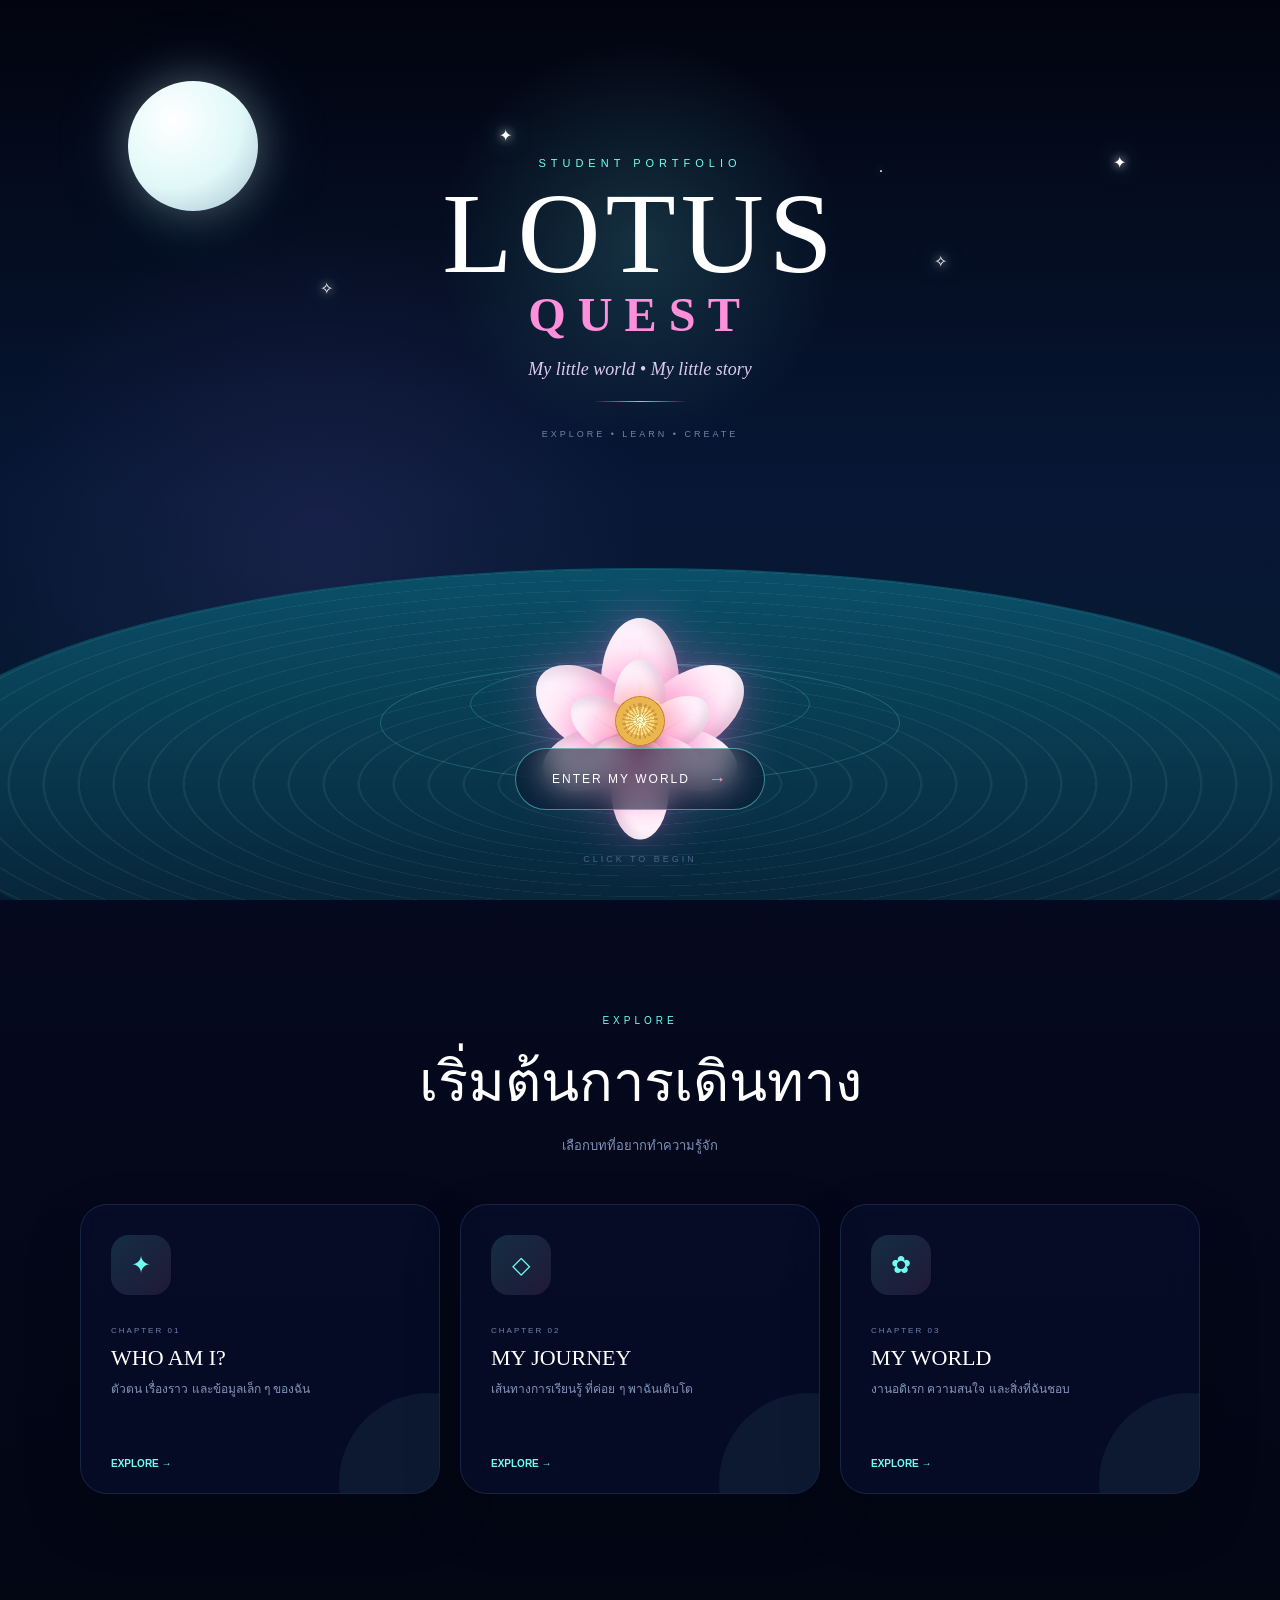
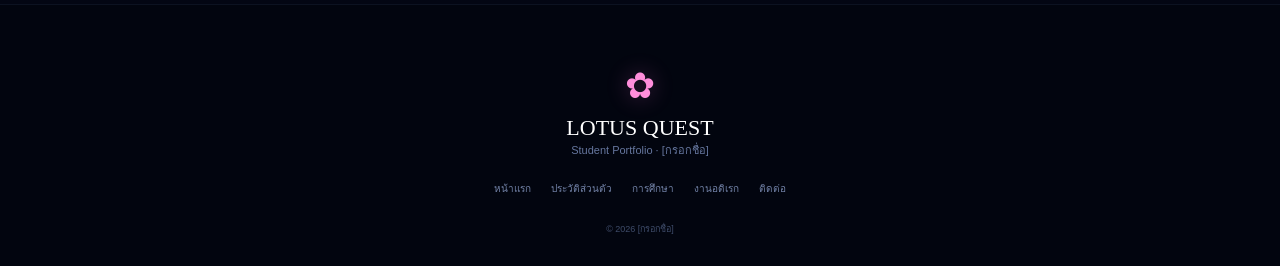
==== index.html @ 6afc5d07 "Update index.html" ====
<!DOCTYPE html>
<html lang="th">

<head>

<meta charset="UTF-8">
<meta name="viewport" content="width=device-width,initial-scale=1.0">

<title>LOTUS QUEST | Student Portfolio</title>

<style>

/* =========================================================
   LOTUS QUEST
   CSS เดิมของคุณทั้งหมด
========================================================= */

:root{
    --bg:#03051c;
    --bg2:#07112f;
    --panel:#09173d;

    --cyan:#6ffff1;
    --aqua:#25dfff;
    --pink:#ff8edb;
    --purple:#a978ff;
    --gold:#ffd98a;

    --white:#fff;
    --muted:#8fa1ca;
    --line:rgba(130,180,255,.15);
}

*{
    margin:0;
    padding:0;
    box-sizing:border-box;
}

html{
    scroll-behavior:smooth;
}

body{
    font-family:"Kanit",sans-serif;
    color:var(--white);

    background:
        radial-gradient(
            circle at 50% -10%,
            #1b2865 0,
            #0b1132 30%,
            #05081d 65%,
            #02030d 100%
        );

    overflow-x:hidden;
}

body::before{
    content:"";

    position:fixed;
    inset:0;
    z-index:0;
    pointer-events:none;

    background:
        linear-gradient(
            rgba(255,255,255,.015) 1px,
            transparent 1px
        ),
        linear-gradient(
            90deg,
            rgba(255,255,255,.015) 1px,
            transparent 1px
        );

    background-size:60px 60px;

    mask-image:
        linear-gradient(
            to bottom,
            rgba(0,0,0,.45),
            transparent 70%
        );
}

a{
    color:inherit;
    text-decoration:none;
}

button{
    font:inherit;
}


/* ================= MOUSE ================= */

#mouseGlow{
    position:fixed;

    width:320px;
    height:320px;

    transform:translate(-50%,-50%);

    border-radius:50%;

    pointer-events:none;

    z-index:9998;

    background:
        radial-gradient(
            circle,
            rgba(109,255,241,.16),
            rgba(169,120,255,.09) 35%,
            rgba(255,105,205,.04) 50%,
            transparent 72%
        );

    filter:blur(6px);

    mix-blend-mode:screen;
}


#mouseDot{
    position:fixed;

    width:8px;
    height:8px;

    transform:translate(-50%,-50%);

    border-radius:50%;

    background:white;

    pointer-events:none;

    z-index:9999;

    box-shadow:
        0 0 10px white,
        0 0 20px var(--cyan),
        0 0 30px var(--pink);
}


.mouse-star{
    position:fixed;

    z-index:9997;

    pointer-events:none;

    color:white;

    font-size:11px;

    text-shadow:
        0 0 8px var(--cyan),
        0 0 18px var(--pink);

    animation:
        trail .7s ease-out forwards;
}

@keyframes trail{

    from{
        opacity:1;
        transform:scale(.3);
    }

    to{
        opacity:0;

        transform:
            translate(var(--x),var(--y))
            scale(1.5)
            rotate(150deg);
    }
}


.click-ripple{

    position:fixed;

    width:10px;
    height:10px;

    transform:translate(-50%,-50%);

    border:
        2px solid var(--cyan);

    border-radius:50%;

    pointer-events:none;

    z-index:9996;

    box-shadow:
        0 0 14px var(--cyan),
        0 0 25px var(--pink);

    animation:
        click .85s ease-out forwards;
}

@keyframes click{

    to{
        width:180px;
        height:180px;
        opacity:0;
    }
}


/* ================= NAV ================= */

.site-header{
    position:fixed;

    top:14px;
    left:0;
    right:0;

    z-index:5000;

    padding:0 14px;
}

.navbar{

    width:min(1200px,94%);

    min-height:64px;

    margin:auto;

    padding:9px 15px;

    display:flex;

    align-items:center;

    justify-content:space-between;

    gap:15px;

    background:
        rgba(4,10,31,.68);

    border:
        1px solid var(--line);

    border-radius:25px;

    backdrop-filter:blur(20px);

    box-shadow:
        0 15px 45px rgba(0,0,0,.25);
}

.logo{
    display:flex;
    align-items:center;
    gap:9px;
    white-space:nowrap;
}

.logo-symbol{

    width:42px;
    height:42px;

    display:grid;
    place-items:center;

    border-radius:50%;

    color:#07182a;

    background:
        linear-gradient(
            135deg,
            var(--cyan),
            #72dcff 48%,
            var(--pink)
        );

    box-shadow:
        0 0 25px
        rgba(104,231,255,.25);

    transition:.35s;
}

.logo:hover .logo-symbol{
    transform:
        rotate(10deg)
        scale(1.08);
}

.logo-name{
    font:
        500 18px
        "Playfair Display",serif;
}

.logo-name b{
    display:block;

    color:var(--pink);

    font:
        600 8px
        "Kanit",sans-serif;

    letter-spacing:3px;
}

.nav-links{

    display:flex;

    gap:20px;

    align-items:center;
    justify-content:center;

    flex-wrap:wrap;
}

.nav-links a{

    position:relative;

    color:#afbddf;

    font-size:12px;

    transition:.3s;
}

.nav-links a:hover,
.nav-links a.active{

    color:white;

    text-shadow:
        0 0 12px
        rgba(115,255,242,.7);
}

.nav-links a::after{

    content:"";

    position:absolute;

    left:50%;
    bottom:-8px;

    width:0;
    height:2px;

    transform:
        translateX(-50%);

    background:
        linear-gradient(
            90deg,
            var(--pink),
            var(--cyan)
        );

    box-shadow:
        0 0 8px var(--cyan);

    transition:.3s;
}

.nav-links a:hover::after,
.nav-links a.active::after{
    width:100%;
}


/* ================= MUSIC BUTTON ================= */

.music-button{

    width:42px;
    height:42px;

    border-radius:50%;

    border:
        1px solid
        rgba(115,255,242,.22);

    color:#d9e8ff;

    background:
        rgba(255,255,255,.035);

    cursor:pointer;

    transition:.3s;
}

.music-button:hover,
.music-button.playing{

    color:var(--pink);

    transform:
        translateY(-3px);

    box-shadow:
        0 0 25px
        rgba(255,120,210,.25);
}


/* =========================================================
   INTRO
========================================================= */

.intro-check{
    display:none;
}

.intro{

    position:fixed;

    inset:0;

    z-index:99999;

    overflow:hidden;

    background:#02040f;

    transition:
        opacity 1s ease,
        visibility 1s ease,
        transform 1s ease;
}

.intro-check:checked + .intro{

    opacity:0;
    visibility:hidden;

    transform:scale(1.04);

    pointer-events:none;
}

.intro-bg{

    position:absolute;

    inset:0;

    background:

        radial-gradient(
            circle at 50% 27%,
            rgba(115,255,242,.15),
            transparent 22%
        ),

        radial-gradient(
            circle at 25% 60%,
            rgba(169,120,255,.10),
            transparent 30%
        ),

        linear-gradient(
            180deg,
            #02040f,
            #071735 55%,
            #061b2d
        );
}

.intro-moon{

    position:absolute;

    width:130px;
    height:130px;

    left:10%;
    top:9%;

    border-radius:50%;

    background:
        radial-gradient(
            circle at 35% 30%,
            #fff,
            #e0f8f8 55%,
            #a4bfd0
        );

    box-shadow:
        0 0 45px rgba(225,250,250,.3),
        0 0 90px rgba(100,220,255,.12);

    animation:
        moon 5s ease-in-out infinite;
}

@keyframes moon{
    50%{
        transform:translateY(-10px);
    }
}

.intro-stars span{

    position:absolute;

    color:white;

    text-shadow:
        0 0 10px white,
        0 0 25px var(--cyan);

    animation:
        blink 3s ease-in-out infinite;
}

@keyframes blink{

    0%,100%{
        opacity:.2;
        transform:scale(.7);
    }

    50%{
        opacity:1;
        transform:scale(1.3);
    }
}


/* ================= WATER ================= */

.intro-water{

    position:absolute;

    left:-8%;
    bottom:-100px;

    width:116%;
    height:48%;

    border-radius:50%;

    background:

        repeating-radial-gradient(
            ellipse at center,
            rgba(255,255,255,.06) 0 2px,
            transparent 3px 35px
        ),

        linear-gradient(
            180deg,
            #0a5068,
            #061a2d
        );

    animation:
        waterMove 8s ease-in-out infinite;
}

@keyframes waterMove{

    50%{
        transform:
            translateX(-2%)
            scaleY(1.04);
    }
}

.intro-water span{

    position:absolute;

    left:50%;
    top:22%;

    transform:
        translateX(-50%);

    border:
        1px solid
        rgba(115,255,242,.2);

    border-radius:50%;

    animation:
        ripple 5s ease-in-out infinite;
}

.intro-water span:nth-child(1){
    width:190px;
    height:45px;
}

.intro-water span:nth-child(2){
    width:340px;
    height:82px;
    animation-delay:1s;
}

.intro-water span:nth-child(3){
    width:520px;
    height:120px;
    animation-delay:2s;
}

@keyframes ripple{

    0%,100%{
        opacity:.2;

        transform:
            translateX(-50%)
            scale(.94);
    }

    50%{
        opacity:.9;

        transform:
            translateX(-50%)
            scale(1.08);
    }
}


/* ================= LOTUS ================= */

.lotus{

    position:absolute;

    width:280px;
    height:215px;
}

.petal{

    position:absolute;

    left:50%;
    bottom:10px;

    transform-origin:
        50% 100%;

    border-radius:
        72% 72% 40% 40%;

    background:
        linear-gradient(
            180deg,
            #fffaff 0%,
            #ffe8f6 24%,
            #ffabd9 63%,
            #c64b99 100%
        );

    box-shadow:

        inset 5px 0 12px
        rgba(255,255,255,.35),

        inset -8px 0 15px
        rgba(105,25,88,.18),

        0 0 14px
        rgba(255,128,215,.13);
}

.petal::after{

    content:"";

    position:absolute;

    left:50%;
    top:8%;

    width:2px;
    height:77%;

    transform:
        translateX(-50%);

    border-radius:20px;

    background:
        linear-gradient(
            180deg,
            rgba(255,255,255,.3),
            rgba(125,43,103,.16)
        );
}

.petal.outer{
    width:78px;
    height:128px;
}

.petal.mid{
    width:66px;
    height:108px;
}

.petal.inner{
    width:54px;
    height:88px;

    background:
        linear-gradient(
            180deg,
            #fffaff,
            #ffd6ea 30%,
            #ed8ebf 73%,
            #b9498e
        );
}

.o1{
    transform:
        translateX(-50%) rotate(0);
}

.o2{
    transform:
        translateX(-50%)
        rotate(55deg)
        scale(.95);
}

.o3{
    transform:
        translateX(-50%)
        rotate(-55deg)
        scale(.95);
}

.o4{
    transform:
        translateX(-50%)
        rotate(105deg)
        scale(.78);
}

.o5{
    transform:
        translateX(-50%)
        rotate(-105deg)
        scale(.78);
}

.o6{
    transform:
        translateX(-50%)
        rotate(180deg)
        scale(.73);
}

.m1{
    transform:
        translateX(-50%)
        rotate(0)
        scale(.80);
}

.m2{
    transform:
        translateX(-50%)
        rotate(58deg)
        scale(.73);
}

.m3{
    transform:
        translateX(-50%)
        rotate(-58deg)
        scale(.73);
}

.m4{
    transform:
        translateX(-50%)
        rotate(112deg)
        scale(.61);
}

.m5{
    transform:
        translateX(-50%)
        rotate(-112deg)
        scale(.61);
}

.i1{
    transform:
        translateX(-50%)
        rotate(18deg)
        scale(.55);
}

.i2{
    transform:
        translateX(-50%)
        rotate(138deg)
        scale(.52);
}

.i3{
    transform:
        translateX(-50%)
        rotate(-102deg)
        scale(.52);
}

.lotus-center{

    position:absolute;

    left:50%;
    bottom:10px;

    width:50px;
    height:50px;

    transform:
        translateX(-50%);

    border-radius:50%;

    background:
        radial-gradient(
            circle,
            #fff9bd 0 18%,
            #ffd879 20% 40%,
            #ebb64e 42% 67%,
            #c9852d 68%
        );

    box-shadow:
        0 0 25px
        rgba(255,220,128,.50);
}

.lotus-center::before{

    content:"";

    position:absolute;

    inset:7px;

    border-radius:50%;

    background:
        repeating-conic-gradient(
            rgba(145,92,33,.65) 0 7deg,
            transparent 7deg 16deg
        );

    opacity:.55;
}


/* ================= INTRO TITLE ================= */

.intro-lotus{

    left:50%;
    bottom:16%;

    transform:
        translateX(-50%);

    filter:
        drop-shadow(
            0 0 25px
            rgba(255,105,210,.35)
        );

    animation:
        lotusFloat
        4.5s ease-in-out infinite;
}

@keyframes lotusFloat{

    50%{

        transform:
            translateX(-50%)
            translateY(-10px);
    }
}

.intro-content{

    position:absolute;

    left:50%;
    top:17%;

    z-index:25;

    width:min(900px,92%);

    transform:
        translateX(-50%);

    text-align:center;

    animation:
        introText 1.3s ease both;
}

@keyframes introText{

    from{
        opacity:0;

        transform:
            translate(-50%,25px);
    }

    to{
        opacity:1;

        transform:
            translate(-50%,0);
    }
}

.intro-content>span{

    color:var(--cyan);

    font-size:11px;

    letter-spacing:5px;
}

.intro-content h1{

    margin:12px 0;

    font:
        500 clamp(56px,10vw,115px)/.88
        "Playfair Display",serif;

    letter-spacing:5px;
}

.intro-content h1 b{

    display:block;

    color:var(--pink);

    font-size:.42em;

    letter-spacing:12px;

    margin-top:10px;
}

.intro-content p{

    margin-top:22px;

    color:#dfcbed;

    font:
        italic 18px
        "Playfair Display",serif;
}

.intro-line{

    width:95px;
    height:1px;

    margin:21px auto;

    background:
        linear-gradient(
            90deg,
            transparent,
            var(--pink),
            transparent
        );
}

.intro-content small{

    color:#7181aa;

    font-size:9px;

    letter-spacing:3px;
}

.enter{

    position:absolute;

    left:50%;
    bottom:10%;

    z-index:30;

    transform:
        translateX(-50%);

    min-width:250px;
    min-height:62px;

    display:flex;

    align-items:center;
    justify-content:center;

    gap:18px;

    border:
        1px solid
        rgba(115,255,242,.48);

    border-radius:50px;

    color:white;

    background:
        rgba(5,21,42,.55);

    backdrop-filter:
        blur(14px);

    cursor:pointer;

    letter-spacing:2px;

    font-size:12px;

    transition:.35s;
}

.enter:hover{

    transform:
        translateX(-50%)
        translateY(-5px);

    box-shadow:
        0 0 32px
        rgba(115,255,242,.3);
}

.enter b{

    color:var(--pink);

    font-size:18px;
}

.intro-hint{

    position:absolute;

    left:50%;
    bottom:4%;

    transform:
        translateX(-50%);

    color:#50628a;

    font-size:9px;

    letter-spacing:3px;
}


/* =========================================================
   HOME
========================================================= */

.home-hero{

    position:relative;

    min-height:100vh;

    padding:145px 6% 80px;

    display:flex;

    align-items:center;

    overflow:hidden;
}

.hero-grid{

    position:relative;

    z-index:5;

    width:min(1180px,100%);

    margin:auto;

    display:grid;

    grid-template-columns:
        1fr 1fr;

    gap:65px;

    align-items:center;
}

.hero-copy{
    animation:
        rise 1s .15s ease both;
}

@keyframes rise{

    from{
        opacity:0;
        transform:translateY(30px);
    }

    to{
        opacity:1;
        transform:translateY(0);
    }
}

.eyebrow{

    display:inline-flex;

    padding:7px 14px;

    border:
        1px solid
        rgba(115,255,242,.23);

    border-radius:30px;

    color:var(--cyan);

    background:
        rgba(255,255,255,.025);

    font-size:10px;
}

.hero-copy .chapter{

    display:block;

    margin-top:20px;

    color:#6978a5;

    font-size:9px;

    letter-spacing:4px;
}

.hero-copy h2{

    margin-top:8px;

    font-size:
        clamp(
            44px,
            5.8vw,
            77px
        );

    line-height:1.08;
}

.hero-copy h2 span{

    color:var(--pink);

    text-shadow:
        0 0 24px
        rgba(255,125,215,.27);
}

.hero-role{

    margin-top:18px;

    color:var(--cyan);

    font-size:11px;

    letter-spacing:3px;
}

.hero-description{

    max-width:560px;

    margin-top:17px;

    color:#93a3c7;

    font-size:14px;

    line-height:2;
}

.hero-buttons{

    display:flex;

    flex-wrap:wrap;

    gap:12px;

    margin-top:30px;
}

.btn{

    min-height:49px;

    padding:0 21px;

    display:inline-flex;

    align-items:center;

    justify-content:center;

    gap:10px;

    border-radius:16px;

    font-size:12px;

    transition:.35s;
}

.btn-primary{

    color:#07182d;

    background:
        linear-gradient(
            135deg,
            #9efff7,
            #5edcff
        );

    box-shadow:
        0 16px 34px
        rgba(64,219,255,.17);
}

.btn-primary:hover{

    transform:
        translateY(-4px);

    box-shadow:
        0 22px 42px
        rgba(64,219,255,.27);
}

.btn-secondary{

    color:#e5edff;

    border:
        1px solid
        rgba(255,142,217,.25);

    background:
        rgba(255,255,255,.03);
}

.btn-secondary:hover{

    transform:
        translateY(-4px);

    box-shadow:
        0 0 25px
        rgba(255,110,210,.16);
}

.metrics{

    display:flex;

    width:max-content;

    max-width:100%;

    margin-top:38px;

    padding:13px 7px;

    border:
        1px solid
        rgba(132,176,255,.13);

    border-radius:20px;

    background:
        rgba(7,13,42,.55);

    backdrop-filter:
        blur(12px);
}

.metrics div{

    min-width:85px;

    padding:
        0 16px;

    text-align:center;
}

.metrics div+div{

    border-left:
        1px solid
        rgba(132,176,255,.11);
}

.metrics strong{

    display:block;

    color:var(--pink);

    font:
        500 23px
        "Playfair Display";
}

.metrics small{

    color:#6679a8;

    font-size:8px;

    letter-spacing:2px;
}


/* ================= HERO VISUAL ================= */

.hero-visual{

    position:relative;

    min-height:570px;

    display:grid;

    place-items:center;
}

.hero-halo{

    position:absolute;

    width:500px;
    height:500px;

    border-radius:50%;

    background:
        radial-gradient(
            circle,
            rgba(255,101,213,.17),
            rgba(74,224,255,.07),
            transparent 68%
        );

    filter:
        blur(10px);

    animation:
        halo 5s ease-in-out infinite;
}

@keyframes halo{

    50%{

        transform:
            scale(1.07);

        opacity:1;
    }
}

.hero-ring{

    position:absolute;

    border:
        1px solid
        rgba(115,255,242,.19);

    border-radius:50%;

    transform:
        rotateX(64deg);
}

.hero-ring.one{

    width:520px;
    height:190px;

    animation:
        spin 13s linear infinite;
}

.hero-ring.two{

    width:430px;
    height:150px;

    border-color:
        rgba(255,139,214,.18);

    animation:
        spin 18s linear infinite reverse;
}

@keyframes spin{

    to{

        transform:
            rotateX(64deg)
            rotateZ(360deg);
    }
}

.hero-water{

    position:absolute;

    left:50%;
    bottom:35px;

    width:550px;
    height:120px;

    transform:
        translateX(-50%);
}

.hero-water span{

    position:absolute;

    left:50%;

    transform:
        translateX(-50%);

    border:
        1px solid
        rgba(115,255,242,.18);

    border-radius:50%;

    animation:
        ripple 5s
        ease-in-out infinite;
}

.hero-water span:nth-child(1){

    width:450px;
    height:68px;
}

.hero-water span:nth-child(2){

    width:325px;
    height:49px;

    animation-delay:1s;
}

.hero-water span:nth-child(3){

    width:195px;
    height:31px;

    animation-delay:2s;
}

.hero-lotus{

    left:50%;
    top:50%;

    transform:
        translate(-50%,-50%)
        perspective(800px)
        rotateX(var(--rx,0))
        rotateY(var(--ry,0));

    z-index:8;

    filter:
        drop-shadow(
            0 0 20px
            rgba(255,105,210,.32)
        );

    animation:
        mainLotus
        4.8s ease-in-out infinite;
}

@keyframes mainLotus{

    50%{
        margin-top:-8px;
    }
}

.leaf{

    position:absolute;

    width:145px;
    height:90px;

    border-radius:
        85% 15% 85% 15%;

    background:
        radial-gradient(
            circle at 45% 45%,
            #78c38c,
            #2a704d 60%,
            #0b392a
        );

    box-shadow:
        inset 0 0 18px
        rgba(190,255,205,.10);

    animation:
        leaf 5s
        ease-in-out infinite;
}

.leaf::before{

    content:"";

    position:absolute;

    left:50%;
    top:12%;

    width:2px;
    height:76%;

    background:
        rgba(220,255,225,.23);

    transform:
        rotate(28deg);
}

.leaf-left{

    left:3%;
    bottom:100px;

    transform:
        rotate(-18deg);
}

.leaf-right{

    right:3%;
    bottom:140px;

    transform:
        rotate(18deg)
        scale(.8);

    animation-delay:1s;
}

@keyframes leaf{

    50%{
        translate:0 -9px;
    }
}

.lake-label{

    position:absolute;

    right:0;
    bottom:15px;

    display:flex;

    align-items:center;

    gap:10px;

    padding:10px 14px;

    border:
        1px solid
        rgba(255,143,220,.21);

    border-radius:16px;

    background:
        rgba(7,13,40,.7);

    backdrop-filter:
        blur(12px);
}

.lake-label>span{

    color:var(--pink);

    font-size:24px;
}

.lake-label strong,
.lake-label small{
    display:block;
}

.lake-label strong{

    color:var(--pink);

    font:
        500 12px
        "Playfair Display";

    letter-spacing:2px;
}

.lake-label small{

    color:#6c7ca7;

    font-size:9px;
}


/* =========================================================
   EXPLORE
========================================================= */

.explore{

    position:relative;

    z-index:2;

    padding:
        110px 6%;

    background:
        linear-gradient(
            180deg,
            #05091f,
            #030613
        );
}

.section-title{

    max-width:760px;

    margin:
        0 auto 48px;

    text-align:center;
}

.section-title span{

    color:var(--cyan);

    font-size:10px;

    letter-spacing:4px;
}

.section-title h2{

    margin:9px 0;

    font:
        500 clamp(35px,5vw,56px)
        "Playfair Display";
}

.section-title p{

    color:#8191b9;

    font-size:13px;
}

.chapter-grid{

    width:min(1120px,100%);

    margin:auto;

    display:grid;

    grid-template-columns:
        repeat(3,1fr);

    gap:20px;
}

.chapter-card{

    position:relative;

    min-height:290px;

    padding:30px;

    overflow:hidden;

    border:
        1px solid
        var(--line);

    border-radius:27px;

    background:
        rgba(8,15,43,.72);

    box-shadow:
        0 25px 60px
        rgba(0,0,0,.18);

    backdrop-filter:
        blur(12px);

    transition:.35s;
}

.chapter-card:hover{

    border-color:
        rgba(115,255,242,.38);

    box-shadow:
        0 25px 60px
        rgba(0,0,0,.28),

        0 0 30px
        rgba(115,255,242,.08);
}

.chapter-card::before{

    content:"";

    position:absolute;

    width:180px;
    height:180px;

    right:-80px;
    bottom:-80px;

    border-radius:50%;

    background:
        rgba(115,255,242,.06);

    transition:.5s;
}

.chapter-card:hover::before{

    transform:
        scale(1.6);
}

.chapter-icon{

    width:60px;
    height:60px;

    display:grid;

    place-items:center;

    margin-bottom:24px;

    border-radius:18px;

    color:var(--cyan);

    background:
        linear-gradient(
            135deg,
            rgba(115,255,242,.14),
            rgba(255,143,215,.10)
        );

    font-size:24px;
}

.chapter-card small{

    color:#7183b0;

    font-size:8px;

    letter-spacing:2px;
}

.chapter-card h3{

    margin:8px 0;

    font:
        500 22px
        "Playfair Display";
}

.chapter-card p{

    color:#8596bd;

    font-size:12px;
}

.chapter-card strong{

    position:absolute;

    left:30px;
    bottom:24px;

    color:var(--cyan);

    font-size:10px;
}


/* ================= FOOTER ================= */

.footer{

    position:relative;

    z-index:3;

    padding:
        60px 20px 30px;

    text-align:center;

    border-top:
        1px solid
        rgba(130,170,240,.08);

    background:#02050f;
}

.footer-icon{

    font-size:36px;

    color:var(--pink);

    text-shadow:
        0 0 22px
        rgba(255,118,210,.3);
}

.footer h3{

    margin-top:8px;

    font:
        500 22px
        "Playfair Display";
}

.footer p{

    color:#66779f;

    font-size:11px;
}

.footer-links{

    display:flex;

    justify-content:center;

    flex-wrap:wrap;

    gap:16px 20px;

    margin:22px 0;
}

.footer-links a{

    color:#7282a7;

    font-size:10px;
}

.footer-links a:hover{
    color:var(--cyan);
}

.footer small{

    color:#3f4c6a;

    font-size:9px;
}


/* ================= RESPONSIVE ================= */

@media(max-width:950px){

    .navbar{
        flex-direction:column;
    }

    .hero-grid{
        grid-template-columns:1fr;
    }

    .hero-copy{
        text-align:center;
        margin:auto;
    }

    .hero-description{
        margin-inline:auto;
    }

    .hero-buttons{
        justify-content:center;
    }

    .metrics{
        margin-inline:auto;
    }

    .hero-visual{
        min-height:480px;
    }

    .chapter-grid{
        grid-template-columns:
            repeat(2,1fr);
    }
}

@media(max-width:600px){

    .nav-links{
        display:none;
    }

    .intro-content{
        top:16%;
    }

    .intro-content h1{
        font-size:54px;
    }

    .intro-moon{
        width:82px;
        height:82px;
    }

    .enter{
        bottom:11%;
        min-width:225px;
    }

    .home-hero{
        padding:
            120px 18px 65px;
    }

    .hero-copy h2{
        font-size:44px;
    }

    .hero-buttons{
        flex-direction:column;
    }

    .btn{
        width:100%;
    }

    .metrics{
        width:100%;
    }

    .metrics div{
        min-width:0;
        flex:1;
        padding:0 6px;
    }

    .hero-visual{
        min-height:400px;
    }

    .hero-ring.one{
        width:350px;
        height:125px;
    }

    .hero-ring.two{
        width:295px;
        height:98px;
    }

    .hero-lotus{
        scale:.72;
    }

    .hero-water{
        width:400px;
    }

    .lake-label{
        right:50%;
        transform:
            translateX(50%);
    }

    .explore{
        padding:80px 5%;
    }

    .chapter-grid{
        grid-template-columns:1fr;
    }
}

</style>

</head>


<body>


<!-- ================= MOUSE ================= -->

<div id="mouseGlow"></div>
<div id="mouseDot"></div>


<!-- =====================================================
     MUSIC
===================================================== -->

<audio id="music" loop preload="auto">

    <!--
        ตรงนี้ต้องเป็นข้อมูล Base64 ของไฟล์ MP3 จริง
        ตัวอย่างรูปแบบ:
    -->

    <source
        src="[data-uri]เพลงของคุณ"
        type="audio/mpeg">

</audio>


<!-- ================= INTRO ================= -->

<input
    type="checkbox"
    id="introToggle"
    class="intro-check">


<section class="intro">

    <div class="intro-bg"></div>


    <div class="intro-stars">

        <span style="left:12%;top:20%">✦</span>
        <span style="left:25%;top:31%">✧</span>
        <span style="left:39%;top:14%">✦</span>
        <span style="right:26%;top:28%">✧</span>
        <span style="right:12%;top:17%">✦</span>
        <span style="right:31%;top:18%">·</span>

    </div>


    <div class="intro-moon"></div>


    <div class="intro-water">

        <span></span>
        <span></span>
        <span></span>

    </div>


    <div class="lotus intro-lotus">

        <span class="petal outer o1"></span>
        <span class="petal outer o2"></span>
        <span class="petal outer o3"></span>
        <span class="petal outer o4"></span>
        <span class="petal outer o5"></span>
        <span class="petal outer o6"></span>

        <span class="petal mid m1"></span>
        <span class="petal mid m2"></span>
        <span class="petal mid m3"></span>
        <span class="petal mid m4"></span>
        <span class="petal mid m5"></span>

        <span class="petal inner i1"></span>
        <span class="petal inner i2"></span>
        <span class="petal inner i3"></span>

        <span class="lotus-center"></span>

    </div>


    <div class="intro-content">

        <span>
            STUDENT PORTFOLIO
        </span>

        <h1>
            LOTUS
            <b>QUEST</b>
        </h1>

        <p>
            My little world • My little story
        </p>

        <div class="intro-line"></div>

        <small>
            EXPLORE • LEARN • CREATE
        </small>

    </div>


    <label
        for="introToggle"
        class="enter">

        ENTER MY WORLD

        <b>→</b>

    </label>


    <div class="intro-hint">
        CLICK TO BEGIN
    </div>

</section>


<!-- ================= NAV ================= -->

<header class="site-header">

    <nav class="navbar">


        <a
            href="index.html"
            class="logo">

            <span class="logo-symbol">
                ✿
            </span>

            <span class="logo-name">

                LOTUS

                <b>
                    QUEST
                </b>

            </span>

        </a>


        <div class="nav-links">

            <a
                href="index.html"
                class="active">
                หน้าแรก
            </a>

            <a href="profile.html">
                ประวัติส่วนตัว
            </a>

            <a href="education.html">
                การศึกษา
            </a>

            <a href="hobby.html">
                งานอดิเรก
            </a>

            <a href="contact.html">
                ติดต่อ
            </a>

        </div>


        <button
            class="music-button"
            id="musicButton">

            ♫

        </button>


    </nav>

</header>


<!-- ================= CONTENT ================= -->

<main>

<section class="home-hero">


    <div class="hero-grid">


        <div class="hero-copy">


            <span class="eyebrow">
                ✦ STUDENT PORTFOLIO
            </span>


            <span class="chapter">
                CHAPTER 00 · BEGIN
            </span>


            <h2>

                สวัสดีครับ/ค่ะ<br>

                ฉันชื่อ

                <span>
                    [กรอกชื่อ]
                </span>

            </h2>


            <p class="hero-role">
                STUDENT · DREAMER · CREATOR
            </p>


            <p class="hero-description">

                ยินดีต้อนรับเข้าสู่โลกเล็ก ๆ ของฉัน
                ที่รวบรวมตัวตน เรื่องราว การเรียนรู้
                งานอดิเรก และสิ่งที่ฉันสนใจ

            </p>


            <div class="hero-buttons">

                <a
                    href="profile.html"
                    class="btn btn-primary">

                    รู้จักฉันมากขึ้น →

                </a>


                <a
                    href="hobby.html"
                    class="btn btn-secondary">

                    ดูโลกของฉัน

                </a>

            </div>


            <div class="metrics">

                <div>

                    <strong>
                        03
                    </strong>

                    <small>
                        GRADE
                    </small>

                </div>


                <div>

                    <strong>
                        05
                    </strong>

                    <small>
                        PAGES
                    </small>

                </div>


                <div>

                    <strong>
                        01
                    </strong>

                    <small>
                        STORY
                    </small>

                </div>

            </div>


        </div>


        <div class="hero-visual">


            <div class="hero-halo"></div>

            <div class="hero-ring one"></div>
            <div class="hero-ring two"></div>


            <div class="hero-water">

                <span></span>
                <span></span>
                <span></span>

            </div>


            <div class="leaf leaf-left"></div>
            <div class="leaf leaf-right"></div>


            <div
                class="lotus hero-lotus"
                id="mainLotus">


                <span class="petal outer o1"></span>
                <span class="petal outer o2"></span>
                <span class="petal outer o3"></span>
                <span class="petal outer o4"></span>
                <span class="petal outer o5"></span>
                <span class="petal outer o6"></span>


                <span class="petal mid m1"></span>
                <span class="petal mid m2"></span>
                <span class="petal mid m3"></span>
                <span class="petal mid m4"></span>
                <span class="petal mid m5"></span>


                <span class="petal inner i1"></span>
                <span class="petal inner i2"></span>
                <span class="petal inner i3"></span>


                <span class="lotus-center"></span>

            </div>


            <div class="lake-label">

                <span>
                    ✿
                </span>

                <div>

                    <strong>
                        LOTUS LAKE
                    </strong>

                    <small>
                        my little world
                    </small>

                </div>

            </div>


        </div>


    </div>

</section>


<section class="explore">


    <div class="section-title">

        <span>
            EXPLORE
        </span>

        <h2>
            เริ่มต้นการเดินทาง
        </h2>

        <p>
            เลือกบทที่อยากทำความรู้จัก
        </p>

    </div>


    <div class="chapter-grid">


        <a
            href="profile.html"
            class="chapter-card tilt">

            <div class="chapter-icon">
                ✦
            </div>

            <small>
                CHAPTER 01
            </small>

            <h3>
                WHO AM I?
            </h3>

            <p>
                ตัวตน เรื่องราว
                และข้อมูลเล็ก ๆ ของฉัน
            </p>

            <strong>
                EXPLORE →
            </strong>

        </a>


        <a
            href="education.html"
            class="chapter-card tilt">

            <div class="chapter-icon">
                ◇
            </div>

            <small>
                CHAPTER 02
            </small>

            <h3>
                MY JOURNEY
            </h3>

            <p>
                เส้นทางการเรียนรู้
                ที่ค่อย ๆ พาฉันเติบโต
            </p>

            <strong>
                EXPLORE →
            </strong>

        </a>


        <a
            href="hobby.html"
            class="chapter-card tilt">

            <div class="chapter-icon">
                ✿
            </div>

            <small>
                CHAPTER 03
            </small>

            <h3>
                MY WORLD
            </h3>

            <p>
                งานอดิเรก
                ความสนใจ และสิ่งที่ฉันชอบ
            </p>

            <strong>
                EXPLORE →
            </strong>

        </a>


    </div>

</section>

</main>


<!-- ================= FOOTER ================= -->

<footer class="footer">

    <div class="footer-icon">
        ✿
    </div>

    <h3>
        LOTUS QUEST
    </h3>

    <p>
        Student Portfolio · [กรอกชื่อ]
    </p>


    <div class="footer-links">

        <a href="index.html">
            หน้าแรก
        </a>

        <a href="profile.html">
            ประวัติส่วนตัว
        </a>

        <a href="education.html">
            การศึกษา
        </a>

        <a href="hobby.html">
            งานอดิเรก
        </a>

        <a href="contact.html">
            ติดต่อ
        </a>

    </div>


    <small>
        © 2026 [กรอกชื่อ]
    </small>

</footer>


<!-- ================= JAVASCRIPT ================= -->

<script>

const glow =
    document.getElementById("mouseGlow");

const dot =
    document.getElementById("mouseDot");

const music =
    document.getElementById("music");

const musicButton =
    document.getElementById("musicButton");

const lotus =
    document.getElementById("mainLotus");


let mouseX =
    innerWidth / 2;

let mouseY =
    innerHeight / 2;

let glowX =
    mouseX;

let glowY =
    mouseY;

let lastSpark = 0;


/* ================= MOUSE ================= */

document.addEventListener(
    "mousemove",
    e => {

        mouseX =
            e.clientX;

        mouseY =
            e.clientY;


        dot.style.left =
            mouseX + "px";

        dot.style.top =
            mouseY + "px";


        const rx =
            ((mouseY / innerHeight) - .5) * -7;

        const ry =
            ((mouseX / innerWidth) - .5) * 9;


        lotus.style.setProperty(
            "--rx",
            rx + "deg"
        );

        lotus.style.setProperty(
            "--ry",
            ry + "deg"
        );


        const now =
            performance.now();


        if(
            now - lastSpark > 80
        ){

            lastSpark = now;


            const star =
                document.createElement(
                    "span"
                );


            star.className =
                "mouse-star";


            star.textContent =
                Math.random() > .5
                ? "✦"
                : "✧";


            star.style.left =
                mouseX + "px";

            star.style.top =
                mouseY + "px";


            star.style.setProperty(
                "--x",
                ((Math.random()-.5)*70)+"px"
            );


            star.style.setProperty(
                "--y",
                ((Math.random()-.5)*70)+"px"
            );


            document.body.appendChild(
                star
            );


            setTimeout(
                () => star.remove(),
                700
            );

        }

    }
);


/* ================= GLOW ================= */

function animateGlow(){

    glowX +=
        (mouseX - glowX) * .10;

    glowY +=
        (mouseY - glowY) * .10;


    glow.style.left =
        glowX + "px";

    glow.style.top =
        glowY + "px";


    requestAnimationFrame(
        animateGlow
    );
}

animateGlow();


/* ================= CLICK RIPPLE ================= */

document.addEventListener(
    "click",
    e => {

        const ripple =
            document.createElement(
                "span"
            );

        ripple.className =
            "click-ripple";


        ripple.style.left =
            e.clientX + "px";

        ripple.style.top =
            e.clientY + "px";


        document.body.appendChild(
            ripple
        );


        setTimeout(
            () => ripple.remove(),
            850
        );

    }
);


/* ================= CARD TILT ================= */

document
.querySelectorAll(".tilt")
.forEach(card => {


    card.addEventListener(
        "mousemove",
        e => {

            const rect =
                card.getBoundingClientRect();


            const x =
                (e.clientX - rect.left)
                / rect.width - .5;


            const y =
                (e.clientY - rect.top)
                / rect.height - .5;


            card.style.transform =
                `perspective(900px)
                 rotateX(${y*-5}deg)
                 rotateY(${x*5}deg)
                 translateY(-8px)`;

        }
    );


    card.addEventListener(
        "mouseleave",
        () => {

            card.style.transform = "";

        }
    );

});


/* ================= MUSIC ================= */

musicButton.addEventListener(
    "click",
    async () => {

        try{

            if(
                music.paused
            ){

                await music.play();


                musicButton.textContent =
                    "🔊";


                musicButton.classList.add(
                    "playing"
                );


            }else{

                music.pause();


                musicButton.textContent =
                    "♫";


                musicButton.classList.remove(
                    "playing"
                );

            }

        }catch(error){

            console.log(
                "ไม่สามารถเล่นเสียงได้",
                error
            );

        }

    }
);

</script>


</body>
</html>
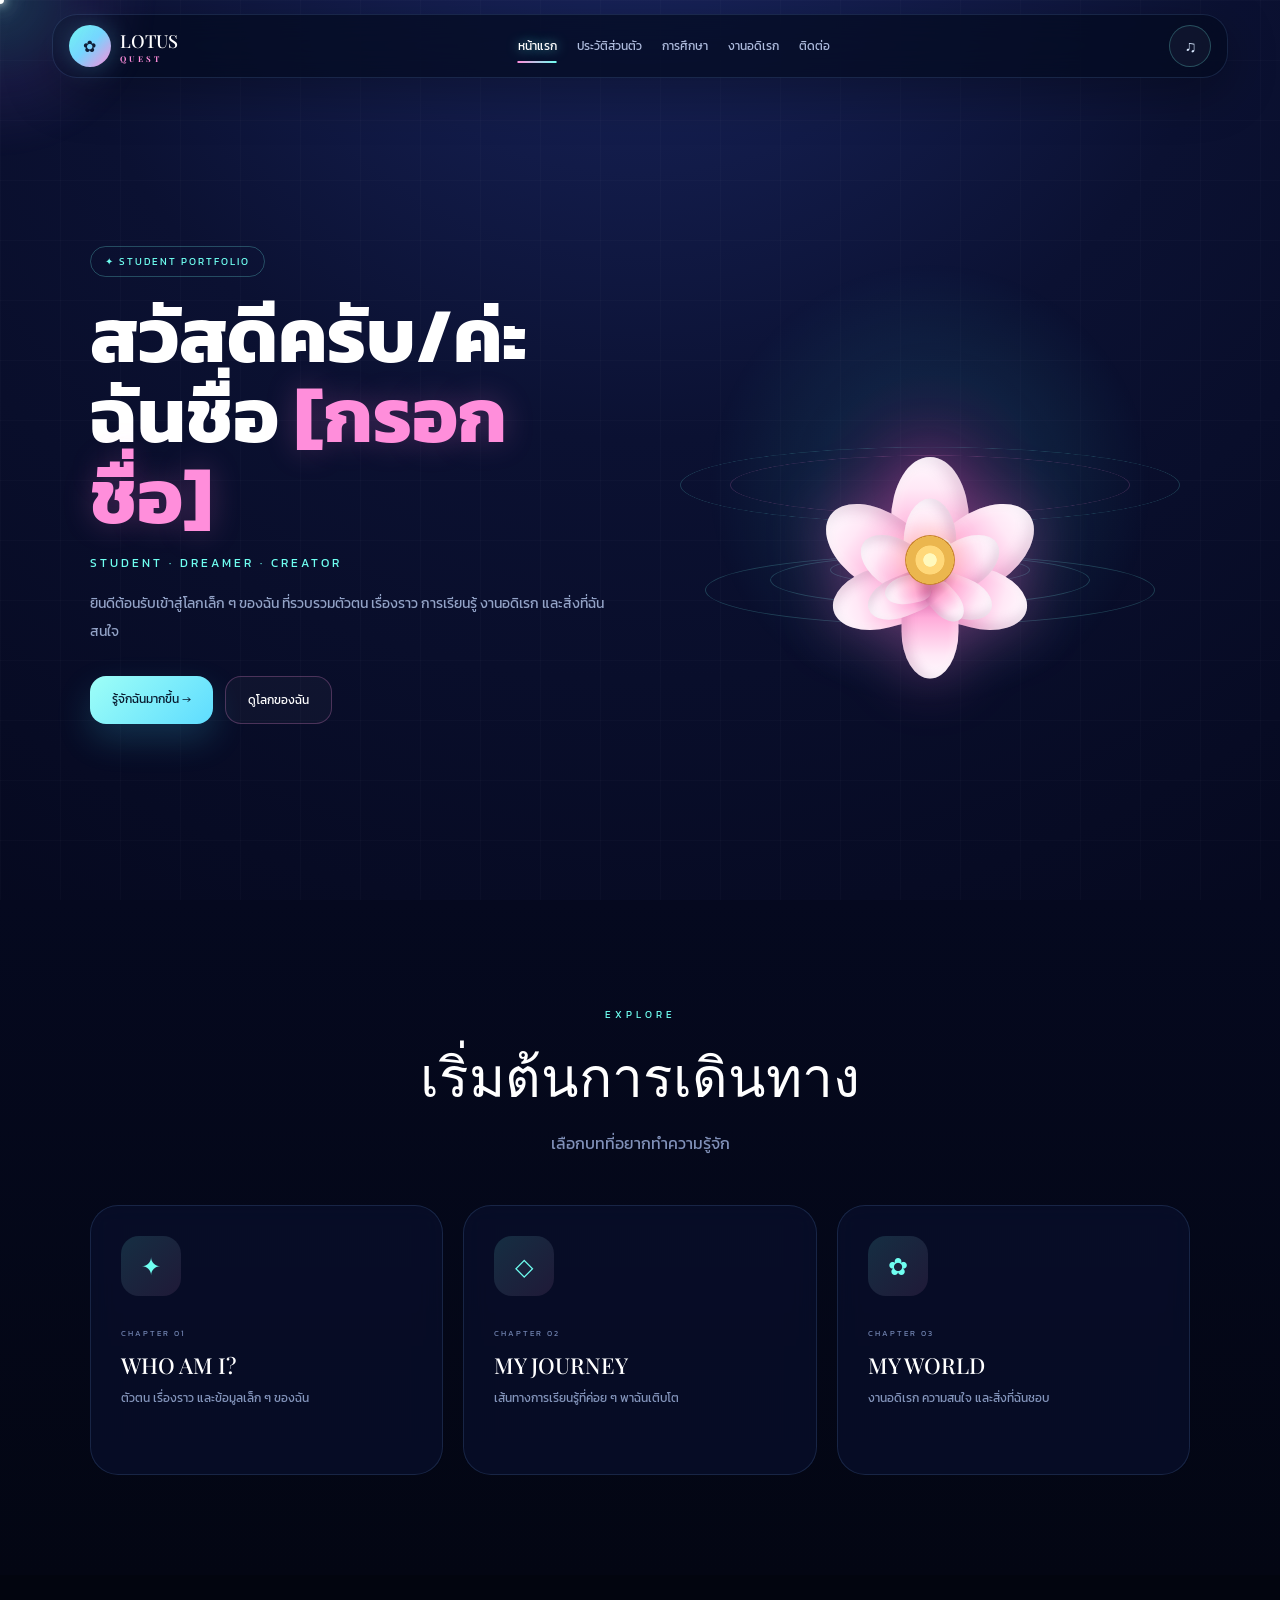
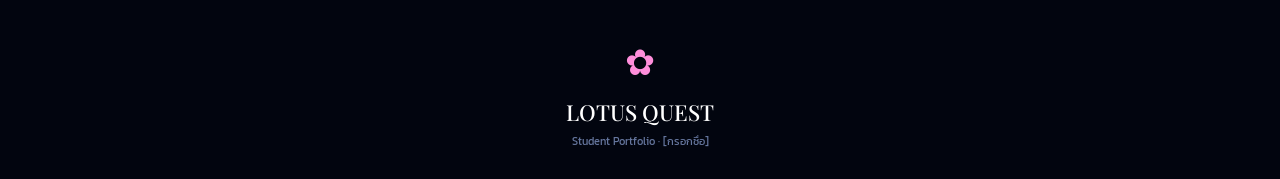
==== commit bd3e3f9c: "Update index.html" ====
--- a/index.html
+++ b/index.html
@@ -1,34 +1,23 @@
 <!DOCTYPE html>
 <html lang="th">
-
 <head>
-
 <meta charset="UTF-8">
 <meta name="viewport" content="width=device-width,initial-scale=1.0">
-
-<title>LOTUS QUEST | Student Portfolio</title>
+<title>LOTUS QUEST | หน้าแรก</title>
 
 <style>
-
-/* =========================================================
-   LOTUS QUEST
-   CSS เดิมของคุณทั้งหมด
-========================================================= */
+@import url('https://fonts.googleapis.com/css2?family=Kanit:wght@300;400;500;600;700&family=Playfair+Display:wght@400;500;600;700&display=swap');
 
 :root{
     --bg:#03051c;
     --bg2:#07112f;
-    --panel:#09173d;
-
     --cyan:#6ffff1;
     --aqua:#25dfff;
     --pink:#ff8edb;
     --purple:#a978ff;
     --gold:#ffd98a;
-
     --white:#fff;
     --muted:#8fa1ca;
-    --line:rgba(130,180,255,.15);
 }
 
 *{
@@ -44,46 +33,21 @@
 body{
     font-family:"Kanit",sans-serif;
     color:var(--white);
-
     background:
-        radial-gradient(
-            circle at 50% -10%,
-            #1b2865 0,
-            #0b1132 30%,
-            #05081d 65%,
-            #02030d 100%
-        );
-
+        radial-gradient(circle at 50% -10%,#1b2865 0,#0b1132 30%,#05081d 65%,#02030d 100%);
     overflow-x:hidden;
 }
 
 body::before{
     content:"";
-
     position:fixed;
     inset:0;
     z-index:0;
     pointer-events:none;
-
     background:
-        linear-gradient(
-            rgba(255,255,255,.015) 1px,
-            transparent 1px
-        ),
-        linear-gradient(
-            90deg,
-            rgba(255,255,255,.015) 1px,
-            transparent 1px
-        );
-
+        linear-gradient(rgba(255,255,255,.018) 1px,transparent 1px),
+        linear-gradient(90deg,rgba(255,255,255,.018) 1px,transparent 1px);
     background-size:60px 60px;
-
-    mask-image:
-        linear-gradient(
-            to bottom,
-            rgba(0,0,0,.45),
-            transparent 70%
-        );
 }
 
 a{
@@ -95,296 +59,116 @@
     font:inherit;
 }
 
-
-/* ================= MOUSE ================= */
-
 #mouseGlow{
     position:fixed;
-
-    width:320px;
-    height:320px;
-
+    width:300px;
+    height:300px;
     transform:translate(-50%,-50%);
-
     border-radius:50%;
-
     pointer-events:none;
-
     z-index:9998;
-
-    background:
-        radial-gradient(
-            circle,
-            rgba(109,255,241,.16),
-            rgba(169,120,255,.09) 35%,
-            rgba(255,105,205,.04) 50%,
-            transparent 72%
-        );
-
-    filter:blur(6px);
-
-    mix-blend-mode:screen;
-}
-
+    background:radial-gradient(
+        circle,
+        rgba(109,255,241,.16),
+        rgba(169,120,255,.08) 40%,
+        transparent 72%
+    );
+    filter:blur(8px);
+}
 
 #mouseDot{
     position:fixed;
-
     width:8px;
     height:8px;
-
     transform:translate(-50%,-50%);
-
     border-radius:50%;
-
-    background:white;
-
+    background:#fff;
+    z-index:9999;
     pointer-events:none;
-
-    z-index:9999;
-
-    box-shadow:
-        0 0 10px white,
-        0 0 20px var(--cyan),
-        0 0 30px var(--pink);
-}
-
-
-.mouse-star{
-    position:fixed;
-
-    z-index:9997;
-
-    pointer-events:none;
-
-    color:white;
-
-    font-size:11px;
-
-    text-shadow:
-        0 0 8px var(--cyan),
-        0 0 18px var(--pink);
-
-    animation:
-        trail .7s ease-out forwards;
-}
-
-@keyframes trail{
-
-    from{
-        opacity:1;
-        transform:scale(.3);
-    }
-
-    to{
-        opacity:0;
-
-        transform:
-            translate(var(--x),var(--y))
-            scale(1.5)
-            rotate(150deg);
-    }
-}
-
-
-.click-ripple{
-
-    position:fixed;
-
-    width:10px;
-    height:10px;
-
-    transform:translate(-50%,-50%);
-
-    border:
-        2px solid var(--cyan);
-
-    border-radius:50%;
-
-    pointer-events:none;
-
-    z-index:9996;
-
-    box-shadow:
-        0 0 14px var(--cyan),
-        0 0 25px var(--pink);
-
-    animation:
-        click .85s ease-out forwards;
-}
-
-@keyframes click{
-
-    to{
-        width:180px;
-        height:180px;
-        opacity:0;
-    }
-}
-
-
-/* ================= NAV ================= */
+    box-shadow:0 0 10px #fff,0 0 20px var(--cyan),0 0 30px var(--pink);
+}
 
 .site-header{
     position:fixed;
-
     top:14px;
     left:0;
     right:0;
-
     z-index:5000;
-
     padding:0 14px;
 }
 
 .navbar{
-
     width:min(1200px,94%);
-
     min-height:64px;
-
     margin:auto;
-
-    padding:9px 15px;
-
+    padding:10px 16px;
     display:flex;
-
     align-items:center;
-
     justify-content:space-between;
-
-    gap:15px;
-
-    background:
-        rgba(4,10,31,.68);
-
-    border:
-        1px solid var(--line);
-
+    gap:20px;
+    background:rgba(4,10,31,.72);
+    border:1px solid rgba(130,180,255,.15);
     border-radius:25px;
-
     backdrop-filter:blur(20px);
-
-    box-shadow:
-        0 15px 45px rgba(0,0,0,.25);
+    box-shadow:0 15px 50px rgba(0,0,0,.3);
 }
 
 .logo{
     display:flex;
     align-items:center;
     gap:9px;
-    white-space:nowrap;
 }
 
 .logo-symbol{
-
     width:42px;
     height:42px;
-
     display:grid;
     place-items:center;
-
     border-radius:50%;
-
     color:#07182a;
-
-    background:
-        linear-gradient(
-            135deg,
-            var(--cyan),
-            #72dcff 48%,
-            var(--pink)
-        );
-
-    box-shadow:
-        0 0 25px
-        rgba(104,231,255,.25);
-
-    transition:.35s;
-}
-
-.logo:hover .logo-symbol{
-    transform:
-        rotate(10deg)
-        scale(1.08);
+    background:linear-gradient(135deg,var(--cyan),#72dcff 48%,var(--pink));
+    box-shadow:0 0 25px rgba(104,231,255,.25);
 }
 
 .logo-name{
-    font:
-        500 18px
-        "Playfair Display",serif;
+    font:500 18px "Playfair Display",serif;
 }
 
 .logo-name b{
     display:block;
-
     color:var(--pink);
-
-    font:
-        600 8px
-        "Kanit",sans-serif;
-
+    font-size:8px;
     letter-spacing:3px;
 }
 
 .nav-links{
-
     display:flex;
-
     gap:20px;
-
     align-items:center;
-    justify-content:center;
-
-    flex-wrap:wrap;
 }
 
 .nav-links a{
-
     position:relative;
-
     color:#afbddf;
-
     font-size:12px;
-
     transition:.3s;
 }
 
 .nav-links a:hover,
 .nav-links a.active{
-
-    color:white;
-
-    text-shadow:
-        0 0 12px
-        rgba(115,255,242,.7);
+    color:#fff;
+    text-shadow:0 0 12px rgba(115,255,242,.7);
 }
 
 .nav-links a::after{
-
     content:"";
-
     position:absolute;
-
     left:50%;
     bottom:-8px;
-
     width:0;
     height:2px;
-
-    transform:
-        translateX(-50%);
-
-    background:
-        linear-gradient(
-            90deg,
-            var(--pink),
-            var(--cyan)
-        );
-
-    box-shadow:
-        0 0 8px var(--cyan);
-
+    transform:translateX(-50%);
+    background:linear-gradient(90deg,var(--pink),var(--cyan));
     transition:.3s;
 }
 
@@ -393,335 +177,181 @@
     width:100%;
 }
 
-
-/* ================= MUSIC BUTTON ================= */
-
-.music-button{
-
+.music-btn{
     width:42px;
     height:42px;
-
+    border:1px solid rgba(115,255,242,.25);
     border-radius:50%;
-
-    border:
-        1px solid
-        rgba(115,255,242,.22);
-
     color:#d9e8ff;
-
-    background:
-        rgba(255,255,255,.035);
-
+    background:rgba(255,255,255,.04);
     cursor:pointer;
-
     transition:.3s;
 }
 
-.music-button:hover,
-.music-button.playing{
-
+.music-btn:hover,
+.music-btn.playing{
     color:var(--pink);
-
-    transform:
-        translateY(-3px);
-
-    box-shadow:
-        0 0 25px
-        rgba(255,120,210,.25);
-}
-
-
-/* =========================================================
-   INTRO
-========================================================= */
-
-.intro-check{
-    display:none;
-}
-
-.intro{
-
-    position:fixed;
-
-    inset:0;
-
-    z-index:99999;
-
-    overflow:hidden;
-
-    background:#02040f;
-
-    transition:
-        opacity 1s ease,
-        visibility 1s ease,
-        transform 1s ease;
-}
-
-.intro-check:checked + .intro{
-
-    opacity:0;
-    visibility:hidden;
-
-    transform:scale(1.04);
-
-    pointer-events:none;
-}
-
-.intro-bg{
-
+    box-shadow:0 0 25px rgba(255,120,210,.3);
+    transform:translateY(-3px);
+}
+
+.hero{
+    position:relative;
+    min-height:100vh;
+    padding:150px 7% 80px;
+    display:grid;
+    place-items:center;
+}
+
+.hero-inner{
+    width:min(1200px,100%);
+    display:grid;
+    grid-template-columns:1fr 1fr;
+    gap:60px;
+    align-items:center;
+    position:relative;
+    z-index:2;
+}
+
+.hero-text{
+    animation:up 1s ease both;
+}
+
+@keyframes up{
+    from{opacity:0;transform:translateY(30px)}
+    to{opacity:1;transform:none}
+}
+
+.badge{
+    display:inline-block;
+    padding:7px 14px;
+    border:1px solid rgba(115,255,242,.25);
+    border-radius:30px;
+    color:var(--cyan);
+    font-size:10px;
+    letter-spacing:2px;
+}
+
+.hero h1{
+    margin-top:18px;
+    font-size:clamp(44px,6vw,78px);
+    line-height:1.05;
+}
+
+.hero h1 span{
+    color:var(--pink);
+    text-shadow:0 0 30px rgba(255,125,215,.25);
+}
+
+.subtitle{
+    margin-top:18px;
+    color:var(--cyan);
+    font-size:12px;
+    letter-spacing:3px;
+}
+
+.desc{
+    max-width:600px;
+    margin-top:18px;
+    color:#93a3c7;
+    line-height:2;
+    font-size:14px;
+}
+
+.buttons{
+    display:flex;
+    gap:12px;
+    flex-wrap:wrap;
+    margin-top:30px;
+}
+
+.btn{
+    padding:14px 22px;
+    border-radius:16px;
+    transition:.35s;
+    font-size:12px;
+}
+
+.primary{
+    color:#07182d;
+    background:linear-gradient(135deg,#9efff7,#5edcff);
+    box-shadow:0 15px 35px rgba(64,219,255,.18);
+}
+
+.secondary{
+    border:1px solid rgba(255,142,217,.25);
+    background:rgba(255,255,255,.03);
+}
+
+.btn:hover{
+    transform:translateY(-4px);
+}
+
+.lotus-stage{
+    position:relative;
+    min-height:520px;
+    display:grid;
+    place-items:center;
+}
+
+.glow{
     position:absolute;
-
-    inset:0;
-
-    background:
-
-        radial-gradient(
-            circle at 50% 27%,
-            rgba(115,255,242,.15),
-            transparent 22%
-        ),
-
-        radial-gradient(
-            circle at 25% 60%,
-            rgba(169,120,255,.10),
-            transparent 30%
-        ),
-
-        linear-gradient(
-            180deg,
-            #02040f,
-            #071735 55%,
-            #061b2d
-        );
-}
-
-.intro-moon{
-
+    width:450px;
+    height:450px;
+    border-radius:50%;
+    background:radial-gradient(circle,rgba(255,101,213,.18),rgba(74,224,255,.08),transparent 70%);
+    animation:pulse 5s ease-in-out infinite;
+}
+
+@keyframes pulse{
+    50%{transform:scale(1.08)}
+}
+
+.ring{
     position:absolute;
-
-    width:130px;
-    height:130px;
-
-    left:10%;
-    top:9%;
-
+    width:500px;
+    height:180px;
+    border:1px solid rgba(115,255,242,.18);
     border-radius:50%;
-
-    background:
-        radial-gradient(
-            circle at 35% 30%,
-            #fff,
-            #e0f8f8 55%,
-            #a4bfd0
-        );
-
-    box-shadow:
-        0 0 45px rgba(225,250,250,.3),
-        0 0 90px rgba(100,220,255,.12);
-
-    animation:
-        moon 5s ease-in-out infinite;
-}
-
-@keyframes moon{
-    50%{
-        transform:translateY(-10px);
-    }
-}
-
-.intro-stars span{
-
+    transform:rotateX(65deg);
+    animation:spin 14s linear infinite;
+}
+
+.ring.two{
+    width:400px;
+    height:140px;
+    border-color:rgba(255,139,214,.18);
+    animation-duration:18s;
+    animation-direction:reverse;
+}
+
+@keyframes spin{
+    to{transform:rotateX(65deg) rotateZ(360deg)}
+}
+
+.lotus{
+    position:relative;
+    width:280px;
+    height:220px;
+    filter:drop-shadow(0 0 30px rgba(255,105,210,.35));
+    animation:float 4s ease-in-out infinite;
+    z-index:4;
+}
+
+@keyframes float{
+    50%{transform:translateY(-10px)}
+}
+
+.petal{
     position:absolute;
-
-    color:white;
-
-    text-shadow:
-        0 0 10px white,
-        0 0 25px var(--cyan);
-
-    animation:
-        blink 3s ease-in-out infinite;
-}
-
-@keyframes blink{
-
-    0%,100%{
-        opacity:.2;
-        transform:scale(.7);
-    }
-
-    50%{
-        opacity:1;
-        transform:scale(1.3);
-    }
-}
-
-
-/* ================= WATER ================= */
-
-.intro-water{
-
-    position:absolute;
-
-    left:-8%;
-    bottom:-100px;
-
-    width:116%;
-    height:48%;
-
-    border-radius:50%;
-
-    background:
-
-        repeating-radial-gradient(
-            ellipse at center,
-            rgba(255,255,255,.06) 0 2px,
-            transparent 3px 35px
-        ),
-
-        linear-gradient(
-            180deg,
-            #0a5068,
-            #061a2d
-        );
-
-    animation:
-        waterMove 8s ease-in-out infinite;
-}
-
-@keyframes waterMove{
-
-    50%{
-        transform:
-            translateX(-2%)
-            scaleY(1.04);
-    }
-}
-
-.intro-water span{
-
-    position:absolute;
-
-    left:50%;
-    top:22%;
-
-    transform:
-        translateX(-50%);
-
-    border:
-        1px solid
-        rgba(115,255,242,.2);
-
-    border-radius:50%;
-
-    animation:
-        ripple 5s ease-in-out infinite;
-}
-
-.intro-water span:nth-child(1){
-    width:190px;
-    height:45px;
-}
-
-.intro-water span:nth-child(2){
-    width:340px;
-    height:82px;
-    animation-delay:1s;
-}
-
-.intro-water span:nth-child(3){
-    width:520px;
-    height:120px;
-    animation-delay:2s;
-}
-
-@keyframes ripple{
-
-    0%,100%{
-        opacity:.2;
-
-        transform:
-            translateX(-50%)
-            scale(.94);
-    }
-
-    50%{
-        opacity:.9;
-
-        transform:
-            translateX(-50%)
-            scale(1.08);
-    }
-}
-
-
-/* ================= LOTUS ================= */
-
-.lotus{
-
-    position:absolute;
-
-    width:280px;
-    height:215px;
-}
-
-.petal{
-
-    position:absolute;
-
     left:50%;
     bottom:10px;
-
-    transform-origin:
-        50% 100%;
-
-    border-radius:
-        72% 72% 40% 40%;
-
-    background:
-        linear-gradient(
-            180deg,
-            #fffaff 0%,
-            #ffe8f6 24%,
-            #ffabd9 63%,
-            #c64b99 100%
-        );
-
+    transform-origin:50% 100%;
+    border-radius:72% 72% 40% 40%;
+    background:linear-gradient(180deg,#fffaff,#ffe8f6 25%,#ffabd9 65%,#c64b99);
     box-shadow:
-
-        inset 5px 0 12px
-        rgba(255,255,255,.35),
-
-        inset -8px 0 15px
-        rgba(105,25,88,.18),
-
-        0 0 14px
-        rgba(255,128,215,.13);
-}
-
-.petal::after{
-
-    content:"";
-
-    position:absolute;
-
-    left:50%;
-    top:8%;
-
-    width:2px;
-    height:77%;
-
-    transform:
-        translateX(-50%);
-
-    border-radius:20px;
-
-    background:
-        linear-gradient(
-            180deg,
-            rgba(255,255,255,.3),
-            rgba(125,43,103,.16)
-        );
+        inset 5px 0 12px rgba(255,255,255,.35),
+        inset -8px 0 15px rgba(105,25,88,.18);
 }
 
 .petal.outer{
@@ -737,2243 +367,414 @@
 .petal.inner{
     width:54px;
     height:88px;
-
-    background:
-        linear-gradient(
-            180deg,
-            #fffaff,
-            #ffd6ea 30%,
-            #ed8ebf 73%,
-            #b9498e
-        );
-}
-
-.o1{
-    transform:
-        translateX(-50%) rotate(0);
-}
-
-.o2{
-    transform:
-        translateX(-50%)
-        rotate(55deg)
-        scale(.95);
-}
-
-.o3{
-    transform:
-        translateX(-50%)
-        rotate(-55deg)
-        scale(.95);
-}
-
-.o4{
-    transform:
-        translateX(-50%)
-        rotate(105deg)
-        scale(.78);
-}
-
-.o5{
-    transform:
-        translateX(-50%)
-        rotate(-105deg)
-        scale(.78);
-}
-
-.o6{
-    transform:
-        translateX(-50%)
-        rotate(180deg)
-        scale(.73);
-}
-
-.m1{
-    transform:
-        translateX(-50%)
-        rotate(0)
-        scale(.80);
-}
-
-.m2{
-    transform:
-        translateX(-50%)
-        rotate(58deg)
-        scale(.73);
-}
-
-.m3{
-    transform:
-        translateX(-50%)
-        rotate(-58deg)
-        scale(.73);
-}
-
-.m4{
-    transform:
-        translateX(-50%)
-        rotate(112deg)
-        scale(.61);
-}
-
-.m5{
-    transform:
-        translateX(-50%)
-        rotate(-112deg)
-        scale(.61);
-}
-
-.i1{
-    transform:
-        translateX(-50%)
-        rotate(18deg)
-        scale(.55);
-}
-
-.i2{
-    transform:
-        translateX(-50%)
-        rotate(138deg)
-        scale(.52);
-}
-
-.i3{
-    transform:
-        translateX(-50%)
-        rotate(-102deg)
-        scale(.52);
-}
-
-.lotus-center{
-
+}
+
+.o1{transform:translateX(-50%) rotate(0)}
+.o2{transform:translateX(-50%) rotate(55deg) scale(.95)}
+.o3{transform:translateX(-50%) rotate(-55deg) scale(.95)}
+.o4{transform:translateX(-50%) rotate(105deg) scale(.78)}
+.o5{transform:translateX(-50%) rotate(-105deg) scale(.78)}
+.o6{transform:translateX(-50%) rotate(180deg) scale(.73)}
+
+.m1{transform:translateX(-50%) rotate(0) scale(.8)}
+.m2{transform:translateX(-50%) rotate(58deg) scale(.73)}
+.m3{transform:translateX(-50%) rotate(-58deg) scale(.73)}
+.m4{transform:translateX(-50%) rotate(112deg) scale(.61)}
+.m5{transform:translateX(-50%) rotate(-112deg) scale(.61)}
+
+.i1{transform:translateX(-50%) rotate(18deg) scale(.55)}
+.i2{transform:translateX(-50%) rotate(138deg) scale(.52)}
+.i3{transform:translateX(-50%) rotate(-102deg) scale(.52)}
+
+.center{
     position:absolute;
-
     left:50%;
     bottom:10px;
-
     width:50px;
     height:50px;
-
-    transform:
-        translateX(-50%);
-
+    transform:translateX(-50%);
     border-radius:50%;
-
-    background:
-        radial-gradient(
-            circle,
-            #fff9bd 0 18%,
-            #ffd879 20% 40%,
-            #ebb64e 42% 67%,
-            #c9852d 68%
-        );
-
-    box-shadow:
-        0 0 25px
-        rgba(255,220,128,.50);
-}
-
-.lotus-center::before{
-
-    content:"";
-
+    background:radial-gradient(circle,#fff9bd 0 18%,#ffd879 20% 40%,#ebb64e 42% 67%,#c9852d 68%);
+    box-shadow:0 0 25px rgba(255,220,128,.5);
+}
+
+.ripples{
     position:absolute;
-
-    inset:7px;
-
+    bottom:60px;
+    width:520px;
+    height:130px;
+}
+
+.ripples span{
+    position:absolute;
+    left:50%;
+    transform:translateX(-50%);
+    border:1px solid rgba(115,255,242,.2);
     border-radius:50%;
-
-    background:
-        repeating-conic-gradient(
-            rgba(145,92,33,.65) 0 7deg,
-            transparent 7deg 16deg
-        );
-
-    opacity:.55;
-}
-
-
-/* ================= INTRO TITLE ================= */
-
-.intro-lotus{
-
-    left:50%;
-    bottom:16%;
-
-    transform:
-        translateX(-50%);
-
-    filter:
-        drop-shadow(
-            0 0 25px
-            rgba(255,105,210,.35)
-        );
-
-    animation:
-        lotusFloat
-        4.5s ease-in-out infinite;
-}
-
-@keyframes lotusFloat{
-
-    50%{
-
-        transform:
-            translateX(-50%)
-            translateY(-10px);
-    }
-}
-
-.intro-content{
-
-    position:absolute;
-
-    left:50%;
-    top:17%;
-
-    z-index:25;
-
-    width:min(900px,92%);
-
-    transform:
-        translateX(-50%);
-
+    animation:ripple 5s ease-in-out infinite;
+}
+
+.ripples span:nth-child(1){width:450px;height:70px}
+.ripples span:nth-child(2){width:320px;height:50px;animation-delay:1s}
+.ripples span:nth-child(3){width:200px;height:30px;animation-delay:2s}
+
+@keyframes ripple{
+    50%{opacity:.9;transform:translateX(-50%) scale(1.08)}
+}
+
+.section{
+    position:relative;
+    z-index:2;
+    padding:100px 7%;
+    background:linear-gradient(180deg,#05091f,#030613);
+}
+
+.section-title{
     text-align:center;
-
-    animation:
-        introText 1.3s ease both;
-}
-
-@keyframes introText{
-
-    from{
-        opacity:0;
-
-        transform:
-            translate(-50%,25px);
-    }
-
-    to{
-        opacity:1;
-
-        transform:
-            translate(-50%,0);
-    }
-}
-
-.intro-content>span{
-
+    margin-bottom:50px;
+}
+
+.section-title span{
     color:var(--cyan);
-
-    font-size:11px;
-
-    letter-spacing:5px;
-}
-
-.intro-content h1{
-
-    margin:12px 0;
-
-    font:
-        500 clamp(56px,10vw,115px)/.88
-        "Playfair Display",serif;
-
-    letter-spacing:5px;
-}
-
-.intro-content h1 b{
-
-    display:block;
-
-    color:var(--pink);
-
-    font-size:.42em;
-
-    letter-spacing:12px;
-
+    font-size:10px;
+    letter-spacing:4px;
+}
+
+.section-title h2{
     margin-top:10px;
-}
-
-.intro-content p{
-
-    margin-top:22px;
-
-    color:#dfcbed;
-
-    font:
-        italic 18px
-        "Playfair Display",serif;
-}
-
-.intro-line{
-
-    width:95px;
-    height:1px;
-
-    margin:21px auto;
-
-    background:
-        linear-gradient(
-            90deg,
-            transparent,
-            var(--pink),
-            transparent
-        );
-}
-
-.intro-content small{
-
-    color:#7181aa;
-
-    font-size:9px;
-
-    letter-spacing:3px;
-}
-
-.enter{
-
-    position:absolute;
-
-    left:50%;
-    bottom:10%;
-
-    z-index:30;
-
-    transform:
-        translateX(-50%);
-
-    min-width:250px;
-    min-height:62px;
-
-    display:flex;
-
-    align-items:center;
-    justify-content:center;
-
-    gap:18px;
-
-    border:
-        1px solid
-        rgba(115,255,242,.48);
-
-    border-radius:50px;
-
-    color:white;
-
-    background:
-        rgba(5,21,42,.55);
-
-    backdrop-filter:
-        blur(14px);
-
-    cursor:pointer;
-
-    letter-spacing:2px;
-
-    font-size:12px;
-
+    font:500 clamp(34px,5vw,55px) "Playfair Display";
+}
+
+.section-title p{
+    color:#8191b9;
+    margin-top:10px;
+}
+
+.cards{
+    width:min(1150px,100%);
+    margin:auto;
+    display:grid;
+    grid-template-columns:repeat(3,1fr);
+    gap:20px;
+}
+
+.card{
+    min-height:270px;
+    padding:30px;
+    border:1px solid rgba(130,180,255,.15);
+    border-radius:28px;
+    background:rgba(8,15,43,.75);
+    backdrop-filter:blur(12px);
     transition:.35s;
-}
-
-.enter:hover{
-
-    transform:
-        translateX(-50%)
-        translateY(-5px);
-
-    box-shadow:
-        0 0 32px
-        rgba(115,255,242,.3);
-}
-
-.enter b{
-
-    color:var(--pink);
-
-    font-size:18px;
-}
-
-.intro-hint{
-
-    position:absolute;
-
-    left:50%;
-    bottom:4%;
-
-    transform:
-        translateX(-50%);
-
-    color:#50628a;
-
-    font-size:9px;
-
-    letter-spacing:3px;
-}
-
-
-/* =========================================================
-   HOME
-========================================================= */
-
-.home-hero{
-
     position:relative;
-
-    min-height:100vh;
-
-    padding:145px 6% 80px;
-
-    display:flex;
-
-    align-items:center;
-
     overflow:hidden;
 }
 
-.hero-grid{
-
-    position:relative;
-
-    z-index:5;
-
-    width:min(1180px,100%);
-
-    margin:auto;
-
-    display:grid;
-
-    grid-template-columns:
-        1fr 1fr;
-
-    gap:65px;
-
-    align-items:center;
-}
-
-.hero-copy{
-    animation:
-        rise 1s .15s ease both;
-}
-
-@keyframes rise{
-
-    from{
-        opacity:0;
-        transform:translateY(30px);
-    }
-
-    to{
-        opacity:1;
-        transform:translateY(0);
-    }
-}
-
-.eyebrow{
-
-    display:inline-flex;
-
-    padding:7px 14px;
-
-    border:
-        1px solid
-        rgba(115,255,242,.23);
-
-    border-radius:30px;
-
-    color:var(--cyan);
-
-    background:
-        rgba(255,255,255,.025);
-
-    font-size:10px;
-}
-
-.hero-copy .chapter{
-
-    display:block;
-
-    margin-top:20px;
-
-    color:#6978a5;
-
-    font-size:9px;
-
-    letter-spacing:4px;
-}
-
-.hero-copy h2{
-
-    margin-top:8px;
-
-    font-size:
-        clamp(
-            44px,
-            5.8vw,
-            77px
-        );
-
-    line-height:1.08;
-}
-
-.hero-copy h2 span{
-
-    color:var(--pink);
-
-    text-shadow:
-        0 0 24px
-        rgba(255,125,215,.27);
-}
-
-.hero-role{
-
-    margin-top:18px;
-
-    color:var(--cyan);
-
-    font-size:11px;
-
-    letter-spacing:3px;
-}
-
-.hero-description{
-
-    max-width:560px;
-
-    margin-top:17px;
-
-    color:#93a3c7;
-
-    font-size:14px;
-
-    line-height:2;
-}
-
-.hero-buttons{
-
-    display:flex;
-
-    flex-wrap:wrap;
-
-    gap:12px;
-
-    margin-top:30px;
-}
-
-.btn{
-
-    min-height:49px;
-
-    padding:0 21px;
-
-    display:inline-flex;
-
-    align-items:center;
-
-    justify-content:center;
-
-    gap:10px;
-
-    border-radius:16px;
-
-    font-size:12px;
-
-    transition:.35s;
-}
-
-.btn-primary{
-
-    color:#07182d;
-
-    background:
-        linear-gradient(
-            135deg,
-            #9efff7,
-            #5edcff
-        );
-
-    box-shadow:
-        0 16px 34px
-        rgba(64,219,255,.17);
-}
-
-.btn-primary:hover{
-
-    transform:
-        translateY(-4px);
-
-    box-shadow:
-        0 22px 42px
-        rgba(64,219,255,.27);
-}
-
-.btn-secondary{
-
-    color:#e5edff;
-
-    border:
-        1px solid
-        rgba(255,142,217,.25);
-
-    background:
-        rgba(255,255,255,.03);
-}
-
-.btn-secondary:hover{
-
-    transform:
-        translateY(-4px);
-
-    box-shadow:
-        0 0 25px
-        rgba(255,110,210,.16);
-}
-
-.metrics{
-
-    display:flex;
-
-    width:max-content;
-
-    max-width:100%;
-
-    margin-top:38px;
-
-    padding:13px 7px;
-
-    border:
-        1px solid
-        rgba(132,176,255,.13);
-
-    border-radius:20px;
-
-    background:
-        rgba(7,13,42,.55);
-
-    backdrop-filter:
-        blur(12px);
-}
-
-.metrics div{
-
-    min-width:85px;
-
-    padding:
-        0 16px;
-
-    text-align:center;
-}
-
-.metrics div+div{
-
-    border-left:
-        1px solid
-        rgba(132,176,255,.11);
-}
-
-.metrics strong{
-
-    display:block;
-
-    color:var(--pink);
-
-    font:
-        500 23px
-        "Playfair Display";
-}
-
-.metrics small{
-
-    color:#6679a8;
-
-    font-size:8px;
-
-    letter-spacing:2px;
-}
-
-
-/* ================= HERO VISUAL ================= */
-
-.hero-visual{
-
-    position:relative;
-
-    min-height:570px;
-
-    display:grid;
-
-    place-items:center;
-}
-
-.hero-halo{
-
-    position:absolute;
-
-    width:500px;
-    height:500px;
-
-    border-radius:50%;
-
-    background:
-        radial-gradient(
-            circle,
-            rgba(255,101,213,.17),
-            rgba(74,224,255,.07),
-            transparent 68%
-        );
-
-    filter:
-        blur(10px);
-
-    animation:
-        halo 5s ease-in-out infinite;
-}
-
-@keyframes halo{
-
-    50%{
-
-        transform:
-            scale(1.07);
-
-        opacity:1;
-    }
-}
-
-.hero-ring{
-
-    position:absolute;
-
-    border:
-        1px solid
-        rgba(115,255,242,.19);
-
-    border-radius:50%;
-
-    transform:
-        rotateX(64deg);
-}
-
-.hero-ring.one{
-
-    width:520px;
-    height:190px;
-
-    animation:
-        spin 13s linear infinite;
-}
-
-.hero-ring.two{
-
-    width:430px;
-    height:150px;
-
-    border-color:
-        rgba(255,139,214,.18);
-
-    animation:
-        spin 18s linear infinite reverse;
-}
-
-@keyframes spin{
-
-    to{
-
-        transform:
-            rotateX(64deg)
-            rotateZ(360deg);
-    }
-}
-
-.hero-water{
-
-    position:absolute;
-
-    left:50%;
-    bottom:35px;
-
-    width:550px;
-    height:120px;
-
-    transform:
-        translateX(-50%);
-}
-
-.hero-water span{
-
-    position:absolute;
-
-    left:50%;
-
-    transform:
-        translateX(-50%);
-
-    border:
-        1px solid
-        rgba(115,255,242,.18);
-
-    border-radius:50%;
-
-    animation:
-        ripple 5s
-        ease-in-out infinite;
-}
-
-.hero-water span:nth-child(1){
-
-    width:450px;
-    height:68px;
-}
-
-.hero-water span:nth-child(2){
-
-    width:325px;
-    height:49px;
-
-    animation-delay:1s;
-}
-
-.hero-water span:nth-child(3){
-
-    width:195px;
-    height:31px;
-
-    animation-delay:2s;
-}
-
-.hero-lotus{
-
-    left:50%;
-    top:50%;
-
-    transform:
-        translate(-50%,-50%)
-        perspective(800px)
-        rotateX(var(--rx,0))
-        rotateY(var(--ry,0));
-
-    z-index:8;
-
-    filter:
-        drop-shadow(
-            0 0 20px
-            rgba(255,105,210,.32)
-        );
-
-    animation:
-        mainLotus
-        4.8s ease-in-out infinite;
-}
-
-@keyframes mainLotus{
-
-    50%{
-        margin-top:-8px;
-    }
-}
-
-.leaf{
-
-    position:absolute;
-
-    width:145px;
-    height:90px;
-
-    border-radius:
-        85% 15% 85% 15%;
-
-    background:
-        radial-gradient(
-            circle at 45% 45%,
-            #78c38c,
-            #2a704d 60%,
-            #0b392a
-        );
-
-    box-shadow:
-        inset 0 0 18px
-        rgba(190,255,205,.10);
-
-    animation:
-        leaf 5s
-        ease-in-out infinite;
-}
-
-.leaf::before{
-
-    content:"";
-
-    position:absolute;
-
-    left:50%;
-    top:12%;
-
-    width:2px;
-    height:76%;
-
-    background:
-        rgba(220,255,225,.23);
-
-    transform:
-        rotate(28deg);
-}
-
-.leaf-left{
-
-    left:3%;
-    bottom:100px;
-
-    transform:
-        rotate(-18deg);
-}
-
-.leaf-right{
-
-    right:3%;
-    bottom:140px;
-
-    transform:
-        rotate(18deg)
-        scale(.8);
-
-    animation-delay:1s;
-}
-
-@keyframes leaf{
-
-    50%{
-        translate:0 -9px;
-    }
-}
-
-.lake-label{
-
-    position:absolute;
-
-    right:0;
-    bottom:15px;
-
-    display:flex;
-
-    align-items:center;
-
-    gap:10px;
-
-    padding:10px 14px;
-
-    border:
-        1px solid
-        rgba(255,143,220,.21);
-
-    border-radius:16px;
-
-    background:
-        rgba(7,13,40,.7);
-
-    backdrop-filter:
-        blur(12px);
-}
-
-.lake-label>span{
-
-    color:var(--pink);
-
-    font-size:24px;
-}
-
-.lake-label strong,
-.lake-label small{
-    display:block;
-}
-
-.lake-label strong{
-
-    color:var(--pink);
-
-    font:
-        500 12px
-        "Playfair Display";
-
-    letter-spacing:2px;
-}
-
-.lake-label small{
-
-    color:#6c7ca7;
-
-    font-size:9px;
-}
-
-
-/* =========================================================
-   EXPLORE
-========================================================= */
-
-.explore{
-
-    position:relative;
-
-    z-index:2;
-
-    padding:
-        110px 6%;
-
-    background:
-        linear-gradient(
-            180deg,
-            #05091f,
-            #030613
-        );
-}
-
-.section-title{
-
-    max-width:760px;
-
-    margin:
-        0 auto 48px;
-
-    text-align:center;
-}
-
-.section-title span{
-
-    color:var(--cyan);
-
-    font-size:10px;
-
-    letter-spacing:4px;
-}
-
-.section-title h2{
-
-    margin:9px 0;
-
-    font:
-        500 clamp(35px,5vw,56px)
-        "Playfair Display";
-}
-
-.section-title p{
-
-    color:#8191b9;
-
-    font-size:13px;
-}
-
-.chapter-grid{
-
-    width:min(1120px,100%);
-
-    margin:auto;
-
-    display:grid;
-
-    grid-template-columns:
-        repeat(3,1fr);
-
-    gap:20px;
-}
-
-.chapter-card{
-
-    position:relative;
-
-    min-height:290px;
-
-    padding:30px;
-
-    overflow:hidden;
-
-    border:
-        1px solid
-        var(--line);
-
-    border-radius:27px;
-
-    background:
-        rgba(8,15,43,.72);
-
-    box-shadow:
-        0 25px 60px
-        rgba(0,0,0,.18);
-
-    backdrop-filter:
-        blur(12px);
-
-    transition:.35s;
-}
-
-.chapter-card:hover{
-
-    border-color:
-        rgba(115,255,242,.38);
-
-    box-shadow:
-        0 25px 60px
-        rgba(0,0,0,.28),
-
-        0 0 30px
-        rgba(115,255,242,.08);
-}
-
-.chapter-card::before{
-
-    content:"";
-
-    position:absolute;
-
-    width:180px;
-    height:180px;
-
-    right:-80px;
-    bottom:-80px;
-
-    border-radius:50%;
-
-    background:
-        rgba(115,255,242,.06);
-
-    transition:.5s;
-}
-
-.chapter-card:hover::before{
-
-    transform:
-        scale(1.6);
-}
-
-.chapter-icon{
-
+.card:hover{
+    transform:translateY(-8px);
+    border-color:rgba(115,255,242,.4);
+    box-shadow:0 25px 60px rgba(0,0,0,.3);
+}
+
+.icon{
     width:60px;
     height:60px;
-
     display:grid;
-
     place-items:center;
-
-    margin-bottom:24px;
-
     border-radius:18px;
-
     color:var(--cyan);
-
-    background:
-        linear-gradient(
-            135deg,
-            rgba(115,255,242,.14),
-            rgba(255,143,215,.10)
-        );
-
+    background:linear-gradient(135deg,rgba(115,255,242,.14),rgba(255,143,215,.1));
     font-size:24px;
-}
-
-.chapter-card small{
-
+    margin-bottom:22px;
+}
+
+.card small{
     color:#7183b0;
-
+    letter-spacing:2px;
     font-size:8px;
-
-    letter-spacing:2px;
-}
-
-.chapter-card h3{
-
+}
+
+.card h3{
     margin:8px 0;
-
-    font:
-        500 22px
-        "Playfair Display";
-}
-
-.chapter-card p{
-
+    font:500 22px "Playfair Display";
+}
+
+.card p{
     color:#8596bd;
-
     font-size:12px;
-}
-
-.chapter-card strong{
-
-    position:absolute;
-
-    left:30px;
-    bottom:24px;
-
-    color:var(--cyan);
-
-    font-size:10px;
-}
-
-
-/* ================= FOOTER ================= */
+    line-height:1.8;
+}
 
 .footer{
-
-    position:relative;
-
-    z-index:3;
-
-    padding:
-        60px 20px 30px;
-
+    padding:60px 20px 30px;
     text-align:center;
-
-    border-top:
-        1px solid
-        rgba(130,170,240,.08);
-
     background:#02050f;
 }
 
-.footer-icon{
-
+.footer .flower{
+    color:var(--pink);
     font-size:36px;
-
-    color:var(--pink);
-
-    text-shadow:
-        0 0 22px
-        rgba(255,118,210,.3);
 }
 
 .footer h3{
-
     margin-top:8px;
-
-    font:
-        500 22px
-        "Playfair Display";
+    font:500 22px "Playfair Display";
 }
 
 .footer p{
-
     color:#66779f;
-
     font-size:11px;
-}
-
-.footer-links{
-
-    display:flex;
-
-    justify-content:center;
-
-    flex-wrap:wrap;
-
-    gap:16px 20px;
-
-    margin:22px 0;
-}
-
-.footer-links a{
-
-    color:#7282a7;
-
-    font-size:10px;
-}
-
-.footer-links a:hover{
-    color:var(--cyan);
-}
-
-.footer small{
-
-    color:#3f4c6a;
-
-    font-size:9px;
-}
-
-
-/* ================= RESPONSIVE ================= */
+    margin-top:6px;
+}
 
 @media(max-width:950px){
-
-    .navbar{
-        flex-direction:column;
-    }
-
-    .hero-grid{
+    .hero-inner{
         grid-template-columns:1fr;
-    }
-
-    .hero-copy{
         text-align:center;
-        margin:auto;
-    }
-
-    .hero-description{
+    }
+
+    .desc{
         margin-inline:auto;
     }
 
-    .hero-buttons{
+    .buttons{
         justify-content:center;
     }
 
-    .metrics{
-        margin-inline:auto;
-    }
-
-    .hero-visual{
-        min-height:480px;
-    }
-
-    .chapter-grid{
-        grid-template-columns:
-            repeat(2,1fr);
-    }
-}
-
-@media(max-width:600px){
-
+    .cards{
+        grid-template-columns:1fr 1fr;
+    }
+}
+
+@media(max-width:650px){
     .nav-links{
         display:none;
     }
 
-    .intro-content{
-        top:16%;
-    }
-
-    .intro-content h1{
-        font-size:54px;
-    }
-
-    .intro-moon{
-        width:82px;
-        height:82px;
-    }
-
-    .enter{
-        bottom:11%;
-        min-width:225px;
-    }
-
-    .home-hero{
-        padding:
-            120px 18px 65px;
-    }
-
-    .hero-copy h2{
-        font-size:44px;
-    }
-
-    .hero-buttons{
-        flex-direction:column;
-    }
-
-    .btn{
-        width:100%;
-    }
-
-    .metrics{
-        width:100%;
-    }
-
-    .metrics div{
-        min-width:0;
-        flex:1;
-        padding:0 6px;
-    }
-
-    .hero-visual{
+    .hero{
+        padding:130px 18px 60px;
+    }
+
+    .lotus-stage{
         min-height:400px;
     }
 
-    .hero-ring.one{
+    .ring{
         width:350px;
-        height:125px;
-    }
-
-    .hero-ring.two{
-        width:295px;
-        height:98px;
-    }
-
-    .hero-lotus{
-        scale:.72;
-    }
-
-    .hero-water{
-        width:400px;
-    }
-
-    .lake-label{
-        right:50%;
-        transform:
-            translateX(50%);
-    }
-
-    .explore{
-        padding:80px 5%;
-    }
-
-    .chapter-grid{
+    }
+
+    .cards{
         grid-template-columns:1fr;
     }
 }
-
 </style>
-
 </head>
 
-
 <body>
-
-
-<!-- ================= MOUSE ================= -->
 
 <div id="mouseGlow"></div>
 <div id="mouseDot"></div>
 
-
-<!-- =====================================================
-     MUSIC
-===================================================== -->
-
 <audio id="music" loop preload="auto">
-
-    <!--
-        ตรงนี้ต้องเป็นข้อมูล Base64 ของไฟล์ MP3 จริง
-        ตัวอย่างรูปแบบ:
-    -->
-
-    <source
-        src="[data-uri]เพลงของคุณ"
-        type="audio/mpeg">
-
+    <source src="audio/lotus-music.mp3" type="audio/mpeg">
 </audio>
 
-
-<!-- ================= INTRO ================= -->
-
-<input
-    type="checkbox"
-    id="introToggle"
-    class="intro-check">
-
-
-<section class="intro">
-
-    <div class="intro-bg"></div>
-
-
-    <div class="intro-stars">
-
-        <span style="left:12%;top:20%">✦</span>
-        <span style="left:25%;top:31%">✧</span>
-        <span style="left:39%;top:14%">✦</span>
-        <span style="right:26%;top:28%">✧</span>
-        <span style="right:12%;top:17%">✦</span>
-        <span style="right:31%;top:18%">·</span>
-
-    </div>
-
-
-    <div class="intro-moon"></div>
-
-
-    <div class="intro-water">
-
-        <span></span>
-        <span></span>
-        <span></span>
-
-    </div>
-
-
-    <div class="lotus intro-lotus">
-
-        <span class="petal outer o1"></span>
-        <span class="petal outer o2"></span>
-        <span class="petal outer o3"></span>
-        <span class="petal outer o4"></span>
-        <span class="petal outer o5"></span>
-        <span class="petal outer o6"></span>
-
-        <span class="petal mid m1"></span>
-        <span class="petal mid m2"></span>
-        <span class="petal mid m3"></span>
-        <span class="petal mid m4"></span>
-        <span class="petal mid m5"></span>
-
-        <span class="petal inner i1"></span>
-        <span class="petal inner i2"></span>
-        <span class="petal inner i3"></span>
-
-        <span class="lotus-center"></span>
-
-    </div>
-
-
-    <div class="intro-content">
-
-        <span>
-            STUDENT PORTFOLIO
-        </span>
-
-        <h1>
-            LOTUS
-            <b>QUEST</b>
-        </h1>
-
-        <p>
-            My little world • My little story
-        </p>
-
-        <div class="intro-line"></div>
-
-        <small>
-            EXPLORE • LEARN • CREATE
-        </small>
-
-    </div>
-
-
-    <label
-        for="introToggle"
-        class="enter">
-
-        ENTER MY WORLD
-
-        <b>→</b>
-
-    </label>
-
-
-    <div class="intro-hint">
-        CLICK TO BEGIN
-    </div>
+<header class="site-header">
+<nav class="navbar">
+
+<a class="logo" href="index.html">
+    <span class="logo-symbol">✿</span>
+    <span class="logo-name">
+        LOTUS
+        <b>QUEST</b>
+    </span>
+</a>
+
+<div class="nav-links">
+    <a href="index.html" class="active">หน้าแรก</a>
+    <a href="profile.html">ประวัติส่วนตัว</a>
+    <a href="education.html">การศึกษา</a>
+    <a href="hobby.html">งานอดิเรก</a>
+    <a href="contact.html">ติดต่อ</a>
+</div>
+
+<button class="music-btn" id="musicBtn">♫</button>
+
+</nav>
+</header>
+
+<main>
+
+<section class="hero">
+
+<div class="hero-inner">
+
+<div class="hero-text">
+
+<span class="badge">✦ STUDENT PORTFOLIO</span>
+
+<h1>
+สวัสดีครับ/ค่ะ<br>
+ฉันชื่อ <span>[กรอกชื่อ]</span>
+</h1>
+
+<div class="subtitle">
+STUDENT · DREAMER · CREATOR
+</div>
+
+<p class="desc">
+ยินดีต้อนรับเข้าสู่โลกเล็ก ๆ ของฉัน
+ที่รวบรวมตัวตน เรื่องราว การเรียนรู้
+งานอดิเรก และสิ่งที่ฉันสนใจ
+</p>
+
+<div class="buttons">
+
+<a href="profile.html" class="btn primary">
+รู้จักฉันมากขึ้น →
+</a>
+
+<a href="hobby.html" class="btn secondary">
+ดูโลกของฉัน
+</a>
+
+</div>
+
+</div>
+
+<div class="lotus-stage">
+
+<div class="glow"></div>
+<div class="ring"></div>
+<div class="ring two"></div>
+
+<div class="ripples">
+    <span></span>
+    <span></span>
+    <span></span>
+</div>
+
+<div class="lotus">
+
+<span class="petal outer o1"></span>
+<span class="petal outer o2"></span>
+<span class="petal outer o3"></span>
+<span class="petal outer o4"></span>
+<span class="petal outer o5"></span>
+<span class="petal outer o6"></span>
+
+<span class="petal mid m1"></span>
+<span class="petal mid m2"></span>
+<span class="petal mid m3"></span>
+<span class="petal mid m4"></span>
+<span class="petal mid m5"></span>
+
+<span class="petal inner i1"></span>
+<span class="petal inner i2"></span>
+<span class="petal inner i3"></span>
+
+<span class="center"></span>
+
+</div>
+
+</div>
+
+</div>
 
 </section>
 
-
-<!-- ================= NAV ================= -->
-
-<header class="site-header">
-
-    <nav class="navbar">
-
-
-        <a
-            href="index.html"
-            class="logo">
-
-            <span class="logo-symbol">
-                ✿
-            </span>
-
-            <span class="logo-name">
-
-                LOTUS
-
-                <b>
-                    QUEST
-                </b>
-
-            </span>
-
-        </a>
-
-
-        <div class="nav-links">
-
-            <a
-                href="index.html"
-                class="active">
-                หน้าแรก
-            </a>
-
-            <a href="profile.html">
-                ประวัติส่วนตัว
-            </a>
-
-            <a href="education.html">
-                การศึกษา
-            </a>
-
-            <a href="hobby.html">
-                งานอดิเรก
-            </a>
-
-            <a href="contact.html">
-                ติดต่อ
-            </a>
-
-        </div>
-
-
-        <button
-            class="music-button"
-            id="musicButton">
-
-            ♫
-
-        </button>
-
-
-    </nav>
-
-</header>
-
-
-<!-- ================= CONTENT ================= -->
-
-<main>
-
-<section class="home-hero">
-
-
-    <div class="hero-grid">
-
-
-        <div class="hero-copy">
-
-
-            <span class="eyebrow">
-                ✦ STUDENT PORTFOLIO
-            </span>
-
-
-            <span class="chapter">
-                CHAPTER 00 · BEGIN
-            </span>
-
-
-            <h2>
-
-                สวัสดีครับ/ค่ะ<br>
-
-                ฉันชื่อ
-
-                <span>
-                    [กรอกชื่อ]
-                </span>
-
-            </h2>
-
-
-            <p class="hero-role">
-                STUDENT · DREAMER · CREATOR
-            </p>
-
-
-            <p class="hero-description">
-
-                ยินดีต้อนรับเข้าสู่โลกเล็ก ๆ ของฉัน
-                ที่รวบรวมตัวตน เรื่องราว การเรียนรู้
-                งานอดิเรก และสิ่งที่ฉันสนใจ
-
-            </p>
-
-
-            <div class="hero-buttons">
-
-                <a
-                    href="profile.html"
-                    class="btn btn-primary">
-
-                    รู้จักฉันมากขึ้น →
-
-                </a>
-
-
-                <a
-                    href="hobby.html"
-                    class="btn btn-secondary">
-
-                    ดูโลกของฉัน
-
-                </a>
-
-            </div>
-
-
-            <div class="metrics">
-
-                <div>
-
-                    <strong>
-                        03
-                    </strong>
-
-                    <small>
-                        GRADE
-                    </small>
-
-                </div>
-
-
-                <div>
-
-                    <strong>
-                        05
-                    </strong>
-
-                    <small>
-                        PAGES
-                    </small>
-
-                </div>
-
-
-                <div>
-
-                    <strong>
-                        01
-                    </strong>
-
-                    <small>
-                        STORY
-                    </small>
-
-                </div>
-
-            </div>
-
-
-        </div>
-
-
-        <div class="hero-visual">
-
-
-            <div class="hero-halo"></div>
-
-            <div class="hero-ring one"></div>
-            <div class="hero-ring two"></div>
-
-
-            <div class="hero-water">
-
-                <span></span>
-                <span></span>
-                <span></span>
-
-            </div>
-
-
-            <div class="leaf leaf-left"></div>
-            <div class="leaf leaf-right"></div>
-
-
-            <div
-                class="lotus hero-lotus"
-                id="mainLotus">
-
-
-                <span class="petal outer o1"></span>
-                <span class="petal outer o2"></span>
-                <span class="petal outer o3"></span>
-                <span class="petal outer o4"></span>
-                <span class="petal outer o5"></span>
-                <span class="petal outer o6"></span>
-
-
-                <span class="petal mid m1"></span>
-                <span class="petal mid m2"></span>
-                <span class="petal mid m3"></span>
-                <span class="petal mid m4"></span>
-                <span class="petal mid m5"></span>
-
-
-                <span class="petal inner i1"></span>
-                <span class="petal inner i2"></span>
-                <span class="petal inner i3"></span>
-
-
-                <span class="lotus-center"></span>
-
-            </div>
-
-
-            <div class="lake-label">
-
-                <span>
-                    ✿
-                </span>
-
-                <div>
-
-                    <strong>
-                        LOTUS LAKE
-                    </strong>
-
-                    <small>
-                        my little world
-                    </small>
-
-                </div>
-
-            </div>
-
-
-        </div>
-
-
-    </div>
+<section class="section">
+
+<div class="section-title">
+<span>EXPLORE</span>
+<h2>เริ่มต้นการเดินทาง</h2>
+<p>เลือกบทที่อยากทำความรู้จัก</p>
+</div>
+
+<div class="cards">
+
+<a class="card" href="profile.html">
+<div class="icon">✦</div>
+<small>CHAPTER 01</small>
+<h3>WHO AM I?</h3>
+<p>ตัวตน เรื่องราว และข้อมูลเล็ก ๆ ของฉัน</p>
+</a>
+
+<a class="card" href="education.html">
+<div class="icon">◇</div>
+<small>CHAPTER 02</small>
+<h3>MY JOURNEY</h3>
+<p>เส้นทางการเรียนรู้ที่ค่อย ๆ พาฉันเติบโต</p>
+</a>
+
+<a class="card" href="hobby.html">
+<div class="icon">✿</div>
+<small>CHAPTER 03</small>
+<h3>MY WORLD</h3>
+<p>งานอดิเรก ความสนใจ และสิ่งที่ฉันชอบ</p>
+</a>
+
+</div>
 
 </section>
 
-
-<section class="explore">
-
-
-    <div class="section-title">
-
-        <span>
-            EXPLORE
-        </span>
-
-        <h2>
-            เริ่มต้นการเดินทาง
-        </h2>
-
-        <p>
-            เลือกบทที่อยากทำความรู้จัก
-        </p>
-
-    </div>
-
-
-    <div class="chapter-grid">
-
-
-        <a
-            href="profile.html"
-            class="chapter-card tilt">
-
-            <div class="chapter-icon">
-                ✦
-            </div>
-
-            <small>
-                CHAPTER 01
-            </small>
-
-            <h3>
-                WHO AM I?
-            </h3>
-
-            <p>
-                ตัวตน เรื่องราว
-                และข้อมูลเล็ก ๆ ของฉัน
-            </p>
-
-            <strong>
-                EXPLORE →
-            </strong>
-
-        </a>
-
-
-        <a
-            href="education.html"
-            class="chapter-card tilt">
-
-            <div class="chapter-icon">
-                ◇
-            </div>
-
-            <small>
-                CHAPTER 02
-            </small>
-
-            <h3>
-                MY JOURNEY
-            </h3>
-
-            <p>
-                เส้นทางการเรียนรู้
-                ที่ค่อย ๆ พาฉันเติบโต
-            </p>
-
-            <strong>
-                EXPLORE →
-            </strong>
-
-        </a>
-
-
-        <a
-            href="hobby.html"
-            class="chapter-card tilt">
-
-            <div class="chapter-icon">
-                ✿
-            </div>
-
-            <small>
-                CHAPTER 03
-            </small>
-
-            <h3>
-                MY WORLD
-            </h3>
-
-            <p>
-                งานอดิเรก
-                ความสนใจ และสิ่งที่ฉันชอบ
-            </p>
-
-            <strong>
-                EXPLORE →
-            </strong>
-
-        </a>
-
-
-    </div>
-
-</section>
-
 </main>
 
-
-<!-- ================= FOOTER ================= -->
-
 <footer class="footer">
-
-    <div class="footer-icon">
-        ✿
-    </div>
-
-    <h3>
-        LOTUS QUEST
-    </h3>
-
-    <p>
-        Student Portfolio · [กรอกชื่อ]
-    </p>
-
-
-    <div class="footer-links">
-
-        <a href="index.html">
-            หน้าแรก
-        </a>
-
-        <a href="profile.html">
-            ประวัติส่วนตัว
-        </a>
-
-        <a href="education.html">
-            การศึกษา
-        </a>
-
-        <a href="hobby.html">
-            งานอดิเรก
-        </a>
-
-        <a href="contact.html">
-            ติดต่อ
-        </a>
-
-    </div>
-
-
-    <small>
-        © 2026 [กรอกชื่อ]
-    </small>
-
+<div class="flower">✿</div>
+<h3>LOTUS QUEST</h3>
+<p>Student Portfolio · [กรอกชื่อ]</p>
 </footer>
 
-
-<!-- ================= JAVASCRIPT ================= -->
-
 <script>
-
-const glow =
-    document.getElementById("mouseGlow");
-
-const dot =
-    document.getElementById("mouseDot");
-
-const music =
-    document.getElementById("music");
-
-const musicButton =
-    document.getElementById("musicButton");
-
-const lotus =
-    document.getElementById("mainLotus");
-
-
-let mouseX =
-    innerWidth / 2;
-
-let mouseY =
-    innerHeight / 2;
-
-let glowX =
-    mouseX;
-
-let glowY =
-    mouseY;
-
-let lastSpark = 0;
-
-
-/* ================= MOUSE ================= */
-
-document.addEventListener(
-    "mousemove",
-    e => {
-
-        mouseX =
-            e.clientX;
-
-        mouseY =
-            e.clientY;
-
-
-        dot.style.left =
-            mouseX + "px";
-
-        dot.style.top =
-            mouseY + "px";
-
-
-        const rx =
-            ((mouseY / innerHeight) - .5) * -7;
-
-        const ry =
-            ((mouseX / innerWidth) - .5) * 9;
-
-
-        lotus.style.setProperty(
-            "--rx",
-            rx + "deg"
-        );
-
-        lotus.style.setProperty(
-            "--ry",
-            ry + "deg"
-        );
-
-
-        const now =
-            performance.now();
-
-
-        if(
-            now - lastSpark > 80
-        ){
-
-            lastSpark = now;
-
-
-            const star =
-                document.createElement(
-                    "span"
-                );
-
-
-            star.className =
-                "mouse-star";
-
-
-            star.textContent =
-                Math.random() > .5
-                ? "✦"
-                : "✧";
-
-
-            star.style.left =
-                mouseX + "px";
-
-            star.style.top =
-                mouseY + "px";
-
-
-            star.style.setProperty(
-                "--x",
-                ((Math.random()-.5)*70)+"px"
-            );
-
-
-            star.style.setProperty(
-                "--y",
-                ((Math.random()-.5)*70)+"px"
-            );
-
-
-            document.body.appendChild(
-                star
-            );
-
-
-            setTimeout(
-                () => star.remove(),
-                700
-            );
-
+const music=document.getElementById("music");
+const musicBtn=document.getElementById("musicBtn");
+const glow=document.getElementById("mouseGlow");
+const dot=document.getElementById("mouseDot");
+
+let playing=localStorage.getItem("lotusMusicPlaying")==="true";
+let savedTime=localStorage.getItem("lotusMusicTime");
+
+if(savedTime){
+    music.addEventListener("loadedmetadata",()=>{
+        music.currentTime=Number(savedTime);
+    });
+}
+
+function updateButton(){
+    musicBtn.textContent=music.paused?"♫":"🔊";
+    musicBtn.classList.toggle("playing",!music.paused);
+}
+
+musicBtn.addEventListener("click",async()=>{
+    try{
+        if(music.paused){
+            await music.play();
+            localStorage.setItem("lotusMusicPlaying","true");
+        }else{
+            music.pause();
+            localStorage.setItem("lotusMusicPlaying","false");
         }
-
-    }
-);
-
-
-/* ================= GLOW ================= */
-
-function animateGlow(){
-
-    glowX +=
-        (mouseX - glowX) * .10;
-
-    glowY +=
-        (mouseY - glowY) * .10;
-
-
-    glow.style.left =
-        glowX + "px";
-
-    glow.style.top =
-        glowY + "px";
-
-
-    requestAnimationFrame(
-        animateGlow
-    );
-}
-
-animateGlow();
-
-
-/* ================= CLICK RIPPLE ================= */
-
-document.addEventListener(
-    "click",
-    e => {
-
-        const ripple =
-            document.createElement(
-                "span"
-            );
-
-        ripple.className =
-            "click-ripple";
-
-
-        ripple.style.left =
-            e.clientX + "px";
-
-        ripple.style.top =
-            e.clientY + "px";
-
-
-        document.body.appendChild(
-            ripple
-        );
-
-
-        setTimeout(
-            () => ripple.remove(),
-            850
-        );
-
-    }
-);
-
-
-/* ================= CARD TILT ================= */
-
-document
-.querySelectorAll(".tilt")
-.forEach(card => {
-
-
-    card.addEventListener(
-        "mousemove",
-        e => {
-
-            const rect =
-                card.getBoundingClientRect();
-
-
-            const x =
-                (e.clientX - rect.left)
-                / rect.width - .5;
-
-
-            const y =
-                (e.clientY - rect.top)
-                / rect.height - .5;
-
-
-            card.style.transform =
-                `perspective(900px)
-                 rotateX(${y*-5}deg)
-                 rotateY(${x*5}deg)
-                 translateY(-8px)`;
-
-        }
-    );
-
-
-    card.addEventListener(
-        "mouseleave",
-        () => {
-
-            card.style.transform = "";
-
-        }
-    );
-
+        updateButton();
+    }catch(e){
+        console.log(e);
+    }
 });
 
-
-/* ================= MUSIC ================= */
-
-musicButton.addEventListener(
-    "click",
-    async () => {
-
-        try{
-
-            if(
-                music.paused
-            ){
-
-                await music.play();
-
-
-                musicButton.textContent =
-                    "🔊";
-
-
-                musicButton.classList.add(
-                    "playing"
-                );
-
-
-            }else{
-
-                music.pause();
-
-
-                musicButton.textContent =
-                    "♫";
-
-
-                musicButton.classList.remove(
-                    "playing"
-                );
-
-            }
-
-        }catch(error){
-
-            console.log(
-                "ไม่สามารถเล่นเสียงได้",
-                error
-            );
-
-        }
-
-    }
-);
-
+music.addEventListener("timeupdate",()=>{
+    localStorage.setItem("lotusMusicTime",music.currentTime);
+});
+
+document.addEventListener("mousemove",e=>{
+    dot.style.left=e.clientX+"px";
+    dot.style.top=e.clientY+"px";
+
+    glow.style.left=e.clientX+"px";
+    glow.style.top=e.clientY+"px";
+});
+
+updateButton();
 </script>
-
 
 </body>
 </html>
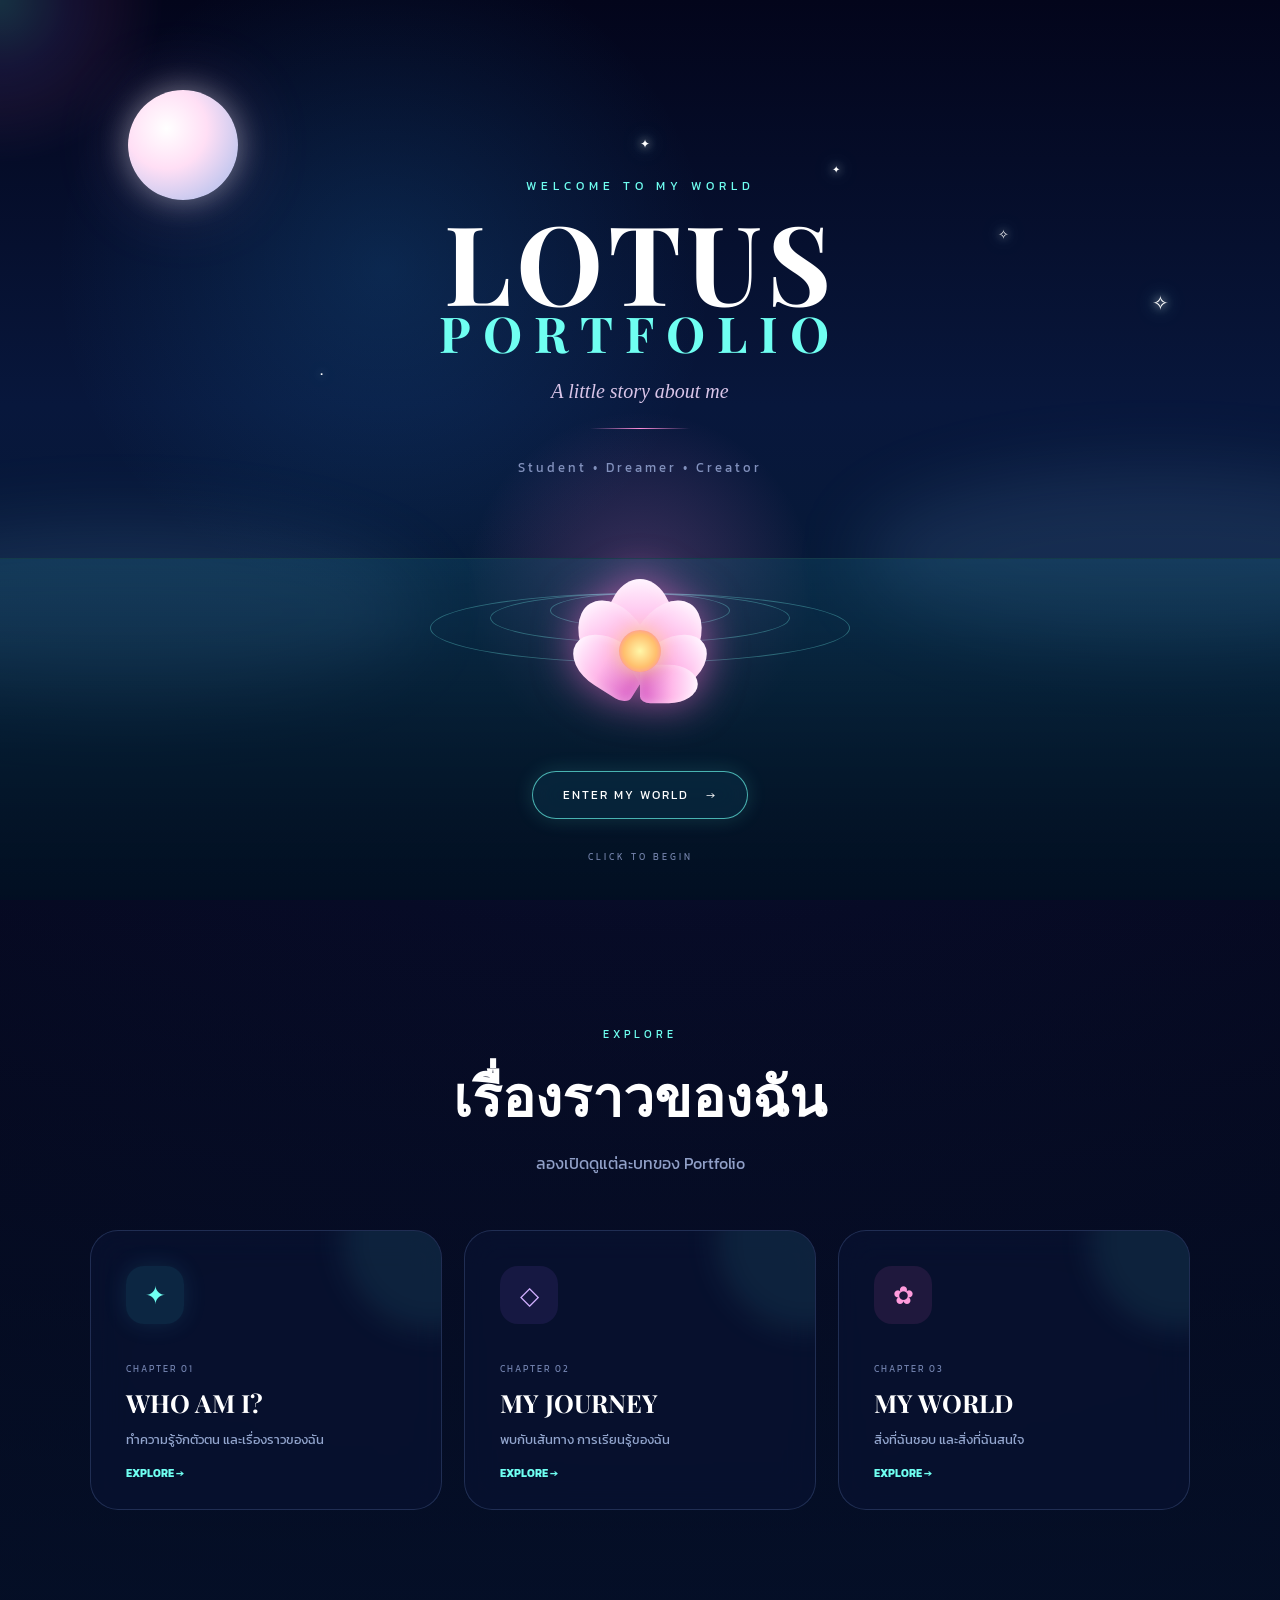
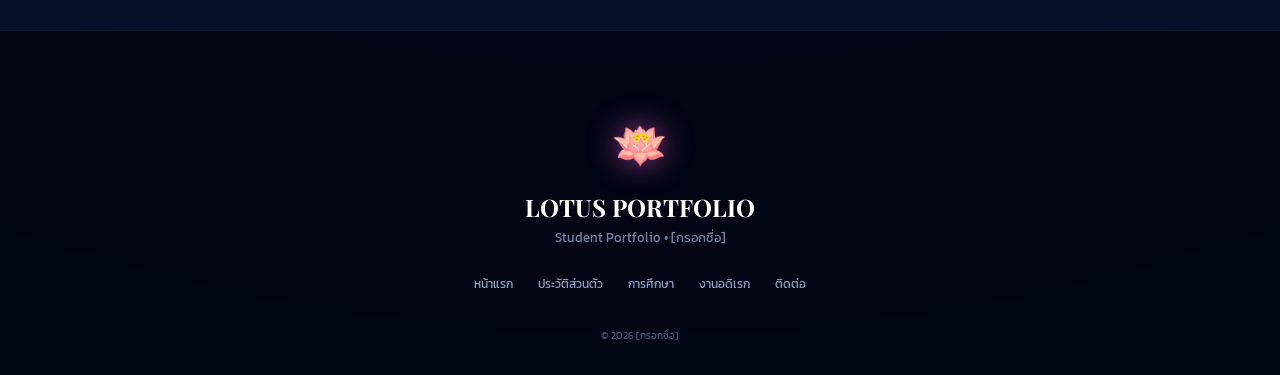
==== commit cfb7990d: "Update index.html" ====
--- a/index.html
+++ b/index.html
@@ -1,24 +1,51 @@
 <!DOCTYPE html>
 <html lang="th">
 <head>
+
 <meta charset="UTF-8">
-<meta name="viewport" content="width=device-width,initial-scale=1.0">
-<title>LOTUS QUEST | หน้าแรก</title>
+<meta name="viewport" content="width=device-width, initial-scale=1.0">
+<meta name="description" content="LOTUS PORTFOLIO - Student Portfolio">
+<title>LOTUS PORTFOLIO</title>
 
 <style>
+
+/* =========================================================
+   GOOGLE FONT
+========================================================= */
+
 @import url('https://fonts.googleapis.com/css2?family=Kanit:wght@300;400;500;600;700&family=Playfair+Display:wght@400;500;600;700&display=swap');
 
+
+/* =========================================================
+   ROOT
+========================================================= */
+
 :root{
-    --bg:#03051c;
-    --bg2:#07112f;
+
+    --night:#03051c;
+    --deep:#07102e;
+    --blue:#10285a;
+
     --cyan:#6ffff1;
     --aqua:#25dfff;
+
     --pink:#ff8edb;
+    --pink2:#ff5fc8;
+
     --purple:#a978ff;
+
     --gold:#ffd98a;
-    --white:#fff;
-    --muted:#8fa1ca;
-}
+
+    --white:#ffffff;
+    --soft:#dce7ff;
+    --muted:#91a0c8;
+
+}
+
+
+/* =========================================================
+   RESET
+========================================================= */
 
 *{
     margin:0;
@@ -31,23 +58,21 @@
 }
 
 body{
+
     font-family:"Kanit",sans-serif;
+
     color:var(--white);
-    background:
-        radial-gradient(circle at 50% -10%,#1b2865 0,#0b1132 30%,#05081d 65%,#02030d 100%);
+
     overflow-x:hidden;
-}
-
-body::before{
-    content:"";
-    position:fixed;
-    inset:0;
-    z-index:0;
-    pointer-events:none;
-    background:
-        linear-gradient(rgba(255,255,255,.018) 1px,transparent 1px),
-        linear-gradient(90deg,rgba(255,255,255,.018) 1px,transparent 1px);
-    background-size:60px 60px;
+
+    background:
+
+        radial-gradient(
+            circle at 50% 0%,
+            #17245a,
+            #070b26 45%,
+            #02030e 100%
+        );
 }
 
 a{
@@ -55,120 +80,964 @@
     text-decoration:none;
 }
 
-button{
-    font:inherit;
-}
+
+/* =========================================================
+   SCROLLBAR
+========================================================= */
+
+::-webkit-scrollbar{
+    width:8px;
+}
+
+::-webkit-scrollbar-track{
+    background:#020617;
+}
+
+::-webkit-scrollbar-thumb{
+
+    background:
+        linear-gradient(
+            var(--pink),
+            var(--cyan)
+        );
+
+    border-radius:20px;
+}
+
+
+/* =========================================================
+   MOUSE GLOW
+========================================================= */
 
 #mouseGlow{
+
     position:fixed;
+
+    width:320px;
+    height:320px;
+
+    border-radius:50%;
+
+    pointer-events:none;
+
+    z-index:99999;
+
+    transform:
+        translate(-50%,-50%);
+
+    background:
+
+        radial-gradient(
+            circle,
+            rgba(109,255,241,.18) 0%,
+            rgba(169,120,255,.10) 30%,
+            rgba(255,105,205,.06) 48%,
+            transparent 72%
+        );
+
+    filter:blur(5px);
+
+    mix-blend-mode:screen;
+}
+
+
+/* =========================================================
+   MOUSE STAR
+========================================================= */
+
+.mouse-star{
+
+    position:fixed;
+
+    pointer-events:none;
+
+    z-index:99998;
+
+    color:white;
+
+    font-size:12px;
+
+    text-shadow:
+        0 0 8px var(--cyan),
+        0 0 15px var(--pink);
+
+    animation:
+        mouseStar .8s ease-out forwards;
+}
+
+@keyframes mouseStar{
+
+    0%{
+        opacity:1;
+        transform:scale(.4);
+    }
+
+    100%{
+
+        opacity:0;
+
+        transform:
+            translate(
+                var(--mx),
+                var(--my)
+            )
+            scale(1.5)
+            rotate(180deg);
+    }
+}
+
+
+/* =========================================================
+   CLICK RIPPLE
+========================================================= */
+
+.click-ripple{
+
+    position:fixed;
+
+    width:20px;
+    height:20px;
+
+    border-radius:50%;
+
+    border:
+        2px solid
+        var(--cyan);
+
+    pointer-events:none;
+
+    z-index:99997;
+
+    transform:
+        translate(-50%,-50%);
+
+    box-shadow:
+        0 0 12px var(--cyan),
+        0 0 25px var(--pink);
+
+    animation:
+        clickRipple 1s ease-out forwards;
+}
+
+@keyframes clickRipple{
+
+    0%{
+        width:10px;
+        height:10px;
+        opacity:1;
+    }
+
+    100%{
+        width:180px;
+        height:180px;
+        opacity:0;
+    }
+}
+
+
+/* =========================================================
+   OPENING SCREEN
+========================================================= */
+
+.opening-control{
+    display:none;
+}
+
+.opening-screen{
+
+    position:fixed;
+
+    inset:0;
+
+    z-index:50000;
+
+    display:flex;
+
+    justify-content:center;
+    align-items:center;
+
+    overflow:hidden;
+
+    background:#02030e;
+
+    transition:
+        opacity 1.2s ease,
+        visibility 1.2s ease,
+        transform 1.2s ease;
+}
+
+#opening-control:checked ~ .opening-screen{
+
+    opacity:0;
+
+    visibility:hidden;
+
+    transform:
+        scale(1.12);
+
+    pointer-events:none;
+}
+
+
+/* =========================================================
+   OPENING BACKGROUND
+========================================================= */
+
+.opening-bg{
+
+    position:absolute;
+
+    inset:0;
+
+    background:
+
+        radial-gradient(
+            circle at 50% 65%,
+            rgba(255,130,220,.22),
+            transparent 20%
+        ),
+
+        radial-gradient(
+            circle at 30% 30%,
+            rgba(40,170,255,.15),
+            transparent 30%
+        ),
+
+        linear-gradient(
+            180deg,
+            #03051b,
+            #08173c 45%,
+            #061a36 70%,
+            #020814
+        );
+}
+
+
+/* =========================================================
+   STARS
+========================================================= */
+
+.opening-stars{
+    position:absolute;
+    inset:0;
+}
+
+.opening-stars span{
+
+    position:absolute;
+
+    color:#fff;
+
+    text-shadow:
+        0 0 10px white,
+        0 0 20px var(--cyan);
+
+    animation:
+        starTwinkle 2s
+        ease-in-out infinite;
+}
+
+.opening-stars span:nth-child(1){
+    top:12%;
+    left:15%;
+    font-size:18px;
+}
+
+.opening-stars span:nth-child(2){
+    top:25%;
+    left:78%;
+    font-size:13px;
+    animation-delay:.5s;
+}
+
+.opening-stars span:nth-child(3){
+    top:15%;
+    left:50%;
+    font-size:12px;
+    animation-delay:1s;
+}
+
+.opening-stars span:nth-child(4){
+    top:40%;
+    left:25%;
+    font-size:18px;
+    animation-delay:.2s;
+}
+
+.opening-stars span:nth-child(5){
+    top:32%;
+    left:90%;
+    font-size:20px;
+    animation-delay:1.2s;
+}
+
+.opening-stars span:nth-child(6){
+    top:18%;
+    left:65%;
+    font-size:10px;
+    animation-delay:.7s;
+}
+
+@keyframes starTwinkle{
+
+    0%,100%{
+        opacity:.25;
+        transform:scale(.7);
+    }
+
+    50%{
+        opacity:1;
+        transform:scale(1.5);
+    }
+}
+
+
+/* =========================================================
+   MOON
+========================================================= */
+
+.opening-moon{
+
+    position:absolute;
+
+    top:10%;
+    left:10%;
+
+    width:110px;
+    height:110px;
+
+    border-radius:50%;
+
+    background:
+
+        radial-gradient(
+            circle at 35% 35%,
+            #fff,
+            #ffdff5 40%,
+            #c8c9ef 75%
+        );
+
+    box-shadow:
+
+        0 0 30px
+        rgba(255,255,255,.4),
+
+        0 0 80px
+        rgba(255,160,230,.2);
+
+    animation:
+        moonFloat 6s
+        ease-in-out infinite;
+}
+
+@keyframes moonFloat{
+
+    0%,100%{
+        transform:translateY(0);
+    }
+
+    50%{
+        transform:translateY(-12px);
+    }
+}
+
+
+/* =========================================================
+   MIST
+========================================================= */
+
+.opening-mist{
+
+    position:absolute;
+
+    width:600px;
+    height:180px;
+
+    border-radius:50%;
+
+    filter:blur(35px);
+
+    background:
+        rgba(130,190,255,.12);
+
+    animation:
+        mistMove 8s
+        ease-in-out infinite;
+}
+
+.mist-left{
+    bottom:22%;
+    left:-180px;
+}
+
+.mist-right{
+    bottom:28%;
+    right:-180px;
+    animation-delay:3s;
+}
+
+@keyframes mistMove{
+
+    0%,100%{
+        transform:translateX(0);
+    }
+
+    50%{
+        transform:translateX(80px);
+    }
+}
+
+
+/* =========================================================
+   OPENING WATER
+========================================================= */
+
+.opening-water{
+
+    position:absolute;
+
+    bottom:0;
+    left:0;
+
+    width:100%;
+    height:38%;
+
+    background:
+
+        linear-gradient(
+            180deg,
+            rgba(20,104,130,.25),
+            rgba(2,15,35,.95)
+        );
+
+    border-top:
+        1px solid
+        rgba(100,255,245,.18);
+}
+
+
+/* =========================================================
+   WATER RIPPLES
+========================================================= */
+
+.opening-ripple{
+
+    position:absolute;
+
+    left:50%;
+    top:10%;
+
+    transform:
+        translateX(-50%);
+
+    border:
+        1px solid
+        rgba(120,255,245,.3);
+
+    border-radius:50%;
+}
+
+.ripple-1{
+    width:420px;
+    height:70px;
+
+    animation:
+        waterRipple 4s infinite;
+}
+
+.ripple-2{
+
     width:300px;
-    height:300px;
-    transform:translate(-50%,-50%);
-    border-radius:50%;
-    pointer-events:none;
-    z-index:9998;
-    background:radial-gradient(
-        circle,
-        rgba(109,255,241,.16),
-        rgba(169,120,255,.08) 40%,
-        transparent 72%
-    );
-    filter:blur(8px);
-}
-
-#mouseDot{
-    position:fixed;
-    width:8px;
-    height:8px;
-    transform:translate(-50%,-50%);
-    border-radius:50%;
-    background:#fff;
-    z-index:9999;
-    pointer-events:none;
-    box-shadow:0 0 10px #fff,0 0 20px var(--cyan),0 0 30px var(--pink);
-}
-
-.site-header{
-    position:fixed;
-    top:14px;
-    left:0;
-    right:0;
-    z-index:5000;
-    padding:0 14px;
-}
-
-.navbar{
-    width:min(1200px,94%);
-    min-height:64px;
-    margin:auto;
-    padding:10px 16px;
-    display:flex;
-    align-items:center;
-    justify-content:space-between;
-    gap:20px;
-    background:rgba(4,10,31,.72);
-    border:1px solid rgba(130,180,255,.15);
-    border-radius:25px;
-    backdrop-filter:blur(20px);
-    box-shadow:0 15px 50px rgba(0,0,0,.3);
-}
-
-.logo{
-    display:flex;
-    align-items:center;
-    gap:9px;
-}
-
-.logo-symbol{
+    height:50px;
+
+    animation:
+        waterRipple 4s infinite 1s;
+}
+
+.ripple-3{
+
+    width:180px;
+    height:35px;
+
+    animation:
+        waterRipple 4s infinite 2s;
+}
+
+@keyframes waterRipple{
+
+    0%,100%{
+
+        opacity:.2;
+
+        transform:
+            translateX(-50%)
+            scale(.8);
+    }
+
+    50%{
+
+        opacity:.8;
+
+        transform:
+            translateX(-50%)
+            scale(1.15);
+    }
+}
+
+
+/* =========================================================
+   OPENING LOTUS
+========================================================= */
+
+.opening-lotus{
+
+    position:absolute;
+
+    bottom:24%;
+    left:50%;
+
+    width:210px;
+    height:120px;
+
+    transform:
+        translateX(-50%);
+
+    filter:
+        drop-shadow(
+            0 0 20px
+            rgba(255,110,210,.6)
+        );
+
+    animation:
+        lotusFloat 4s
+        ease-in-out infinite;
+}
+
+.petal{
+
+    position:absolute;
+
+    width:70px;
+    height:105px;
+
+    left:50%;
+    bottom:0;
+
+    transform-origin:
+        50% 100%;
+
+    border-radius:
+        70% 70% 25% 25%;
+
+    background:
+
+        linear-gradient(
+            180deg,
+            #fff2ff,
+            #ffb8e9 45%,
+            #d95cc4
+        );
+
+    box-shadow:
+        inset 0 0 15px
+        rgba(255,255,255,.4);
+}
+
+.opening-lotus .p1{
+    transform:
+        translateX(-50%)
+        rotate(0deg);
+}
+
+.opening-lotus .p2{
+    transform:
+        translateX(-50%)
+        rotate(-32deg)
+        scale(.9);
+}
+
+.opening-lotus .p3{
+    transform:
+        translateX(-50%)
+        rotate(32deg)
+        scale(.9);
+}
+
+.opening-lotus .p4{
+    transform:
+        translateX(-50%)
+        rotate(-58deg)
+        scale(.72);
+}
+
+.opening-lotus .p5{
+    transform:
+        translateX(-50%)
+        rotate(58deg)
+        scale(.72);
+}
+
+.opening-lotus .p6{
+    transform:
+        translateX(-50%)
+        rotate(90deg)
+        scale(.55);
+}
+
+.lotus-center{
+
+    position:absolute;
+
     width:42px;
     height:42px;
+
+    left:50%;
+    bottom:12px;
+
+    transform:
+        translateX(-50%);
+
+    border-radius:50%;
+
+    background:
+
+        radial-gradient(
+            circle,
+            #fff7a8,
+            #ffbf6d 55%,
+            #ff78bc
+        );
+
+    box-shadow:
+        0 0 20px
+        #ffd98a;
+}
+
+
+/* =========================================================
+   OPENING CONTENT
+========================================================= */
+
+.opening-content{
+
+    position:relative;
+
+    z-index:5;
+
+    text-align:center;
+
+    margin-top:-250px;
+}
+
+.opening-small{
+
+    color:var(--cyan);
+
+    letter-spacing:5px;
+
+    font-size:12px;
+}
+
+.opening-content h1{
+
+    margin-top:15px;
+
+    font-family:
+        "Playfair Display",
+        serif;
+
+    font-size:
+        clamp(55px,10vw,110px);
+
+    line-height:.9;
+
+    letter-spacing:5px;
+}
+
+.opening-content h1 span{
+
+    display:block;
+
+    font-size:.45em;
+
+    letter-spacing:12px;
+
+    color:var(--cyan);
+}
+
+.opening-content p{
+
+    margin-top:25px;
+
+    color:#d9c5e8;
+
+    font-family:
+        "Playfair Display",
+        serif;
+
+    font-size:20px;
+
+    font-style:italic;
+}
+
+.opening-line{
+
+    width:100px;
+    height:1px;
+
+    margin:25px auto;
+
+    background:
+
+        linear-gradient(
+            90deg,
+            transparent,
+            var(--pink),
+            transparent
+        );
+}
+
+.opening-content small{
+
+    color:#8291bd;
+
+    letter-spacing:3px;
+}
+
+
+/* =========================================================
+   ENTER BUTTON
+========================================================= */
+
+.enter-button{
+
+    position:absolute;
+
+    bottom:9%;
+    left:50%;
+
+    transform:
+        translateX(-50%);
+
+    z-index:10;
+
+    cursor:pointer;
+
+    padding:
+        14px 30px;
+
+    border-radius:40px;
+
+    border:
+        1px solid
+        rgba(110,255,241,.65);
+
+    color:white;
+
+    background:
+        rgba(10,50,75,.5);
+
+    backdrop-filter:
+        blur(15px);
+
+    box-shadow:
+        0 0 20px
+        rgba(100,255,240,.15);
+
+    letter-spacing:2px;
+
+    font-size:12px;
+
+    transition:.35s;
+}
+
+.enter-button span{
+    margin-left:12px;
+}
+
+.enter-button:hover{
+
+    background:
+
+        linear-gradient(
+            90deg,
+            rgba(255,95,200,.3),
+            rgba(60,235,255,.3)
+        );
+
+    box-shadow:
+        0 0 30px
+        rgba(100,255,240,.45);
+
+    transform:
+        translateX(-50%)
+        translateY(-5px);
+}
+
+.opening-hint{
+
+    position:absolute;
+
+    bottom:4%;
+
+    color:#7180a8;
+
+    font-size:9px;
+
+    letter-spacing:3px;
+}
+
+
+/* =========================================================
+   NAVBAR
+========================================================= */
+
+.site-header{
+
+    position:fixed;
+
+    top:18px;
+    left:0;
+
+    width:100%;
+
+    z-index:1000;
+}
+
+.navbar{
+
+    width:min(1180px,92%);
+
+    margin:auto;
+
+    display:flex;
+
+    align-items:center;
+
+    justify-content:space-between;
+
+    padding:
+        12px 20px;
+
+    border:
+        1px solid
+        rgba(255,160,230,.2);
+
+    border-radius:30px;
+
+    background:
+        rgba(5,12,39,.58);
+
+    backdrop-filter:
+        blur(18px);
+
+    box-shadow:
+        0 10px 50px
+        rgba(0,0,0,.2);
+}
+
+.logo{
+
+    display:flex;
+
+    align-items:center;
+
+    gap:10px;
+
+    color:white;
+
+    font-family:
+        "Playfair Display",
+        serif;
+
+    font-size:20px;
+}
+
+.logo-icon{
+
+    width:38px;
+    height:38px;
+
     display:grid;
+
     place-items:center;
+
     border-radius:50%;
-    color:#07182a;
-    background:linear-gradient(135deg,var(--cyan),#72dcff 48%,var(--pink));
-    box-shadow:0 0 25px rgba(104,231,255,.25);
-}
-
-.logo-name{
-    font:500 18px "Playfair Display",serif;
-}
-
-.logo-name b{
+
+    font-size:22px;
+
+    background:
+        linear-gradient(
+            135deg,
+            #ff9de2,
+            #a979ff
+        );
+
+    box-shadow:
+        0 0 20px
+        rgba(255,120,220,.5);
+}
+
+.logo strong{
+
     display:block;
-    color:var(--pink);
-    font-size:8px;
+
+    font-size:9px;
+
     letter-spacing:3px;
+
+    color:var(--cyan);
 }
 
 .nav-links{
+
     display:flex;
-    gap:20px;
-    align-items:center;
+
+    gap:28px;
 }
 
 .nav-links a{
+
     position:relative;
-    color:#afbddf;
-    font-size:12px;
+
+    color:#b8c8eb;
+
+    font-size:13px;
+
     transition:.3s;
 }
 
 .nav-links a:hover,
 .nav-links a.active{
+
     color:#fff;
-    text-shadow:0 0 12px rgba(115,255,242,.7);
+
+    text-shadow:
+        0 0 12px var(--cyan);
 }
 
 .nav-links a::after{
+
     content:"";
+
     position:absolute;
+
     left:50%;
     bottom:-8px;
+
     width:0;
     height:2px;
-    transform:translateX(-50%);
-    background:linear-gradient(90deg,var(--pink),var(--cyan));
+
+    transform:
+        translateX(-50%);
+
+    background:
+        linear-gradient(
+            90deg,
+            var(--pink),
+            var(--cyan)
+        );
+
     transition:.3s;
 }
 
@@ -177,603 +1046,2415 @@
     width:100%;
 }
 
-.music-btn{
-    width:42px;
-    height:42px;
-    border:1px solid rgba(115,255,242,.25);
+
+/* =========================================================
+   HOME HERO
+========================================================= */
+
+.home-hero{
+
+    min-height:100vh;
+
+    position:relative;
+
+    overflow:hidden;
+
+    padding:
+        150px 6% 100px;
+
+    display:flex;
+
+    align-items:center;
+}
+
+.home-hero::before{
+
+    content:"";
+
+    position:absolute;
+
+    inset:0;
+
+    background:
+
+        radial-gradient(
+            circle at 75% 30%,
+            rgba(160,90,255,.18),
+            transparent 25%
+        ),
+
+        radial-gradient(
+            circle at 30% 80%,
+            rgba(255,80,190,.13),
+            transparent 25%
+        );
+
+    pointer-events:none;
+}
+
+.home-decoration{
+
+    position:absolute;
+
     border-radius:50%;
-    color:#d9e8ff;
-    background:rgba(255,255,255,.04);
-    cursor:pointer;
+
+    filter:blur(5px);
+
+    pointer-events:none;
+}
+
+.decoration-1{
+
+    width:300px;
+    height:300px;
+
+    top:10%;
+    left:-150px;
+
+    background:
+
+        radial-gradient(
+            circle,
+            rgba(40,220,255,.18),
+            transparent 70%
+        );
+}
+
+.decoration-2{
+
+    width:400px;
+    height:400px;
+
+    right:-200px;
+    bottom:-100px;
+
+    background:
+
+        radial-gradient(
+            circle,
+            rgba(255,90,210,.15),
+            transparent 70%
+        );
+}
+
+
+/* =========================================================
+   HOME BUBBLES
+========================================================= */
+
+.home-bubble{
+
+    position:absolute;
+
+    border-radius:50%;
+
+    border:
+        1px solid
+        rgba(170,255,255,.45);
+
+    background:
+
+        radial-gradient(
+            circle at 30% 25%,
+            rgba(255,255,255,.7),
+            rgba(70,230,255,.08) 35%,
+            transparent 70%
+        );
+
+    box-shadow:
+        0 0 15px
+        rgba(80,255,250,.2);
+
+    animation:
+        bubbleUp 9s
+        linear infinite;
+}
+
+@keyframes bubbleUp{
+
+    0%{
+        opacity:0;
+
+        transform:
+            translateY(0)
+            translateX(0);
+    }
+
+    15%{
+        opacity:.8;
+    }
+
+    100%{
+
+        opacity:0;
+
+        transform:
+            translateY(-100vh)
+            translateX(50px);
+    }
+}
+
+
+/* =========================================================
+   HOME CONTENT
+========================================================= */
+
+.home-content{
+
+    position:relative;
+
+    z-index:5;
+
+    width:min(1180px,100%);
+
+    margin:auto;
+
+    display:grid;
+
+    grid-template-columns:
+        1fr 1fr;
+
+    gap:70px;
+
+    align-items:center;
+}
+
+.home-copy{
+
+    animation:
+        contentIn 1.2s
+        ease forwards;
+}
+
+@keyframes contentIn{
+
+    from{
+        opacity:0;
+
+        transform:
+            translateY(35px);
+    }
+
+    to{
+        opacity:1;
+
+        transform:
+            translateY(0);
+    }
+}
+
+.eyebrow{
+
+    display:inline-flex;
+
+    align-items:center;
+
+    gap:8px;
+
+    padding:
+        8px 16px;
+
+    border-radius:30px;
+
+    border:
+        1px solid
+        rgba(110,255,240,.35);
+
+    background:
+        rgba(40,220,240,.06);
+
+    color:var(--cyan);
+
+    font-size:11px;
+
+    letter-spacing:2px;
+}
+
+.chapter{
+
+    display:block;
+
+    margin-top:22px;
+
+    color:#8f7fae;
+
+    font-size:11px;
+
+    letter-spacing:4px;
+}
+
+.home-copy h2{
+
+    margin-top:10px;
+
+    font-size:
+        clamp(40px,6vw,72px);
+
+    line-height:1.12;
+}
+
+.home-copy h2 span{
+
+    display:inline-block;
+
+    color:var(--pink);
+
+    text-shadow:
+        0 0 20px
+        rgba(255,110,210,.5);
+}
+
+.role{
+
+    margin-top:20px;
+
+    color:var(--cyan);
+
+    letter-spacing:3px;
+
+    font-size:11px;
+}
+
+.description{
+
+    margin-top:18px;
+
+    max-width:570px;
+
+    color:#a7b6d7;
+
+    line-height:2;
+
+    font-size:15px;
+}
+
+.home-buttons{
+
+    display:flex;
+
+    gap:14px;
+
+    margin-top:30px;
+
+    flex-wrap:wrap;
+}
+
+.button{
+
+    padding:
+        13px 23px;
+
+    border-radius:30px;
+
+    display:inline-flex;
+
+    align-items:center;
+
+    gap:10px;
+
+    transition:.35s;
+
+    font-size:13px;
+}
+
+.button.primary{
+
+    color:#07172c;
+
+    background:
+        linear-gradient(
+            135deg,
+            #8efff5,
+            #4edaff
+        );
+
+    box-shadow:
+        0 0 20px
+        rgba(70,240,255,.3);
+}
+
+.button.primary:hover{
+
+    transform:
+        translateY(-5px)
+        scale(1.03);
+
+    box-shadow:
+        0 0 35px
+        rgba(70,240,255,.55);
+}
+
+.button.secondary{
+
+    color:white;
+
+    border:
+        1px solid
+        rgba(255,145,220,.4);
+
+    background:
+        rgba(255,100,200,.05);
+}
+
+.button.secondary:hover{
+
+    transform:
+        translateY(-5px);
+
+    background:
+        rgba(255,100,200,.12);
+}
+
+
+/* =========================================================
+   MINI INFO
+========================================================= */
+
+.home-mini-info{
+
+    display:flex;
+
+    margin-top:40px;
+
+    width:max-content;
+
+    max-width:100%;
+
+    padding:
+        17px 25px;
+
+    border-radius:22px;
+
+    border:
+        1px solid
+        rgba(130,170,240,.18);
+
+    background:
+        rgba(7,18,47,.5);
+
+    backdrop-filter:
+        blur(12px);
+}
+
+.home-mini-info div{
+
+    min-width:80px;
+
+    text-align:center;
+
+    padding:
+        0 18px;
+}
+
+.home-mini-info div+div{
+
+    border-left:
+        1px solid
+        rgba(150,180,240,.15);
+}
+
+.home-mini-info strong{
+
+    display:block;
+
+    color:var(--pink);
+
+    font-family:
+        "Playfair Display";
+
+    font-size:25px;
+}
+
+.home-mini-info span{
+
+    color:#7887ad;
+
+    font-size:9px;
+
+    letter-spacing:2px;
+}
+
+
+/* =========================================================
+   LOTUS LAKE
+========================================================= */
+
+.home-lake{
+
+    position:relative;
+
+    height:560px;
+
+    display:grid;
+
+    place-items:center;
+}
+
+.lake-glow{
+
+    position:absolute;
+
+    width:520px;
+    height:520px;
+
+    border-radius:50%;
+
+    background:
+
+        radial-gradient(
+            circle,
+            rgba(255,100,210,.18),
+            rgba(80,220,255,.08) 35%,
+            transparent 70%
+        );
+
+    filter:blur(10px);
+
+    animation:
+        lakeGlow 5s
+        ease-in-out infinite;
+}
+
+@keyframes lakeGlow{
+
+    0%,100%{
+        transform:scale(.95);
+        opacity:.7;
+    }
+
+    50%{
+        transform:scale(1.08);
+        opacity:1;
+    }
+}
+
+.lake-orbit{
+
+    position:absolute;
+
+    border:
+        1px solid
+        rgba(100,255,245,.25);
+
+    border-radius:50%;
+
+    transform:
+        rotateX(65deg);
+}
+
+.orbit-one{
+
+    width:510px;
+    height:180px;
+
+    animation:
+        orbitSpin 12s
+        linear infinite;
+}
+
+.orbit-two{
+
+    width:420px;
+    height:140px;
+
+    border-color:
+        rgba(255,120,220,.3);
+
+    animation:
+        orbitSpin 18s
+        linear infinite reverse;
+}
+
+@keyframes orbitSpin{
+
+    to{
+
+        transform:
+            rotateX(65deg)
+            rotateZ(360deg);
+    }
+}
+
+.lake-lotus{
+
+    position:relative;
+
+    width:270px;
+    height:170px;
+
+    filter:
+        drop-shadow(
+            0 0 25px
+            rgba(255,100,220,.65)
+        );
+
+    animation:
+        mainLotus 4s
+        ease-in-out infinite;
+}
+
+.lake-lotus .petal{
+
+    width:85px;
+    height:135px;
+}
+
+@keyframes mainLotus{
+
+    0%,100%{
+        transform:
+            translateY(0);
+    }
+
+    50%{
+        transform:
+            translateY(-15px);
+    }
+}
+
+.lake-water{
+
+    position:absolute;
+
+    bottom:60px;
+
+    width:500px;
+    height:100px;
+}
+
+.lake-water span{
+
+    position:absolute;
+
+    left:50%;
+
+    transform:
+        translateX(-50%);
+
+    border:
+        1px solid
+        rgba(100,255,245,.25);
+
+    border-radius:50%;
+}
+
+.lake-water span:nth-child(1){
+
+    width:450px;
+    height:70px;
+}
+
+.lake-water span:nth-child(2){
+
+    width:330px;
+    height:50px;
+}
+
+.lake-water span:nth-child(3){
+
+    width:200px;
+    height:30px;
+}
+
+.leaf{
+
+    position:absolute;
+
+    width:145px;
+    height:90px;
+
+    border-radius:
+        80% 20% 80% 20%;
+
+    background:
+
+        radial-gradient(
+            circle at 45% 45%,
+            #6da96b,
+            #1d684e 60%,
+            #0b382e
+        );
+
+    box-shadow:
+        inset 0 0 20px
+        rgba(180,255,190,.1),
+
+        0 0 20px
+        rgba(20,180,130,.18);
+
+    animation:
+        leafFloat 5s
+        ease-in-out infinite;
+}
+
+.leaf::before{
+
+    content:"";
+
+    position:absolute;
+
+    width:2px;
+    height:75%;
+
+    left:50%;
+    top:15%;
+
+    background:
+        rgba(200,255,210,.3);
+
+    transform:
+        rotate(30deg);
+}
+
+.leaf::after{
+
+    content:"";
+
+    position:absolute;
+
+    width:75%;
+    height:2px;
+
+    left:13%;
+    top:50%;
+
+    background:
+        rgba(200,255,210,.18);
+
+    transform:
+        rotate(-8deg);
+}
+
+.leaf-left{
+
+    left:5%;
+    bottom:130px;
+
+    transform:
+        rotate(-18deg);
+}
+
+.leaf-right{
+
+    right:2%;
+    bottom:170px;
+
+    transform:
+        rotate(18deg)
+        scale(.85);
+
+    animation-delay:1.5s;
+}
+
+@keyframes leafFloat{
+
+    0%,100%{
+        transform:
+            translateY(0)
+            rotate(-15deg);
+    }
+
+    50%{
+        transform:
+            translateY(-10px)
+            rotate(-10deg);
+    }
+}
+
+.lake-light{
+
+    position:absolute;
+
+    color:white;
+
+    text-shadow:
+        0 0 10px white,
+        0 0 25px var(--cyan);
+
+    animation:
+        lightTwinkle 2.5s infinite;
+}
+
+.light-1{
+    top:20%;
+    right:15%;
+}
+
+.light-2{
+    top:35%;
+    left:10%;
+    animation-delay:1s;
+}
+
+.light-3{
+    bottom:22%;
+    right:20%;
+    animation-delay:.5s;
+}
+
+@keyframes lightTwinkle{
+
+    0%,100%{
+        opacity:.3;
+        transform:scale(.7);
+    }
+
+    50%{
+        opacity:1;
+        transform:scale(1.4);
+    }
+}
+
+.lake-label{
+
+    position:absolute;
+
+    bottom:20px;
+    right:0;
+
+    display:flex;
+
+    align-items:center;
+
+    gap:12px;
+
+    padding:
+        12px 18px;
+
+    border:
+        1px solid
+        rgba(255,150,220,.25);
+
+    border-radius:18px;
+
+    background:
+        rgba(10,20,50,.6);
+
+    backdrop-filter:
+        blur(15px);
+}
+
+.lake-label > span{
+    font-size:28px;
+}
+
+.lake-label strong{
+
+    display:block;
+
+    font-family:
+        "Playfair Display";
+
+    color:var(--pink);
+
+    font-size:13px;
+
+    letter-spacing:2px;
+}
+
+.lake-label small{
+
+    color:#7585ae;
+
+    font-size:10px;
+}
+
+
+/* =========================================================
+   EXPLORE
+========================================================= */
+
+.explore{
+
+    position:relative;
+
+    padding:
+        120px 6%;
+
+    background:
+
+        linear-gradient(
+            180deg,
+            transparent,
+            rgba(5,20,48,.65)
+        );
+}
+
+.section-heading{
+
+    text-align:center;
+
+    margin-bottom:55px;
+}
+
+.section-heading > span{
+
+    color:var(--cyan);
+
+    font-size:11px;
+
+    letter-spacing:4px;
+}
+
+.section-heading h2{
+
+    margin-top:10px;
+
+    font-size:
+        clamp(35px,5vw,55px);
+
+    font-family:
+        "Playfair Display";
+}
+
+.section-heading p{
+
+    margin-top:10px;
+
+    color:var(--muted);
+}
+
+.chapter-grid{
+
+    width:min(1100px,100%);
+
+    margin:auto;
+
+    display:grid;
+
+    grid-template-columns:
+        repeat(3,1fr);
+
+    gap:22px;
+}
+
+.chapter-card{
+
+    position:relative;
+
+    overflow:hidden;
+
+    padding:35px;
+
+    min-height:280px;
+
+    border-radius:28px;
+
+    color:white;
+
+    border:
+        1px solid
+        rgba(150,180,255,.18);
+
+    background:
+        rgba(10,20,52,.58);
+
+    backdrop-filter:
+        blur(18px);
+
+    transition:
+        transform .4s,
+        border-color .4s,
+        box-shadow .4s;
+}
+
+.chapter-card::before{
+
+    content:"";
+
+    position:absolute;
+
+    width:180px;
+    height:180px;
+
+    right:-80px;
+    top:-80px;
+
+    border-radius:50%;
+
+    background:
+        rgba(100,255,245,.08);
+
+    filter:
+        blur(15px);
+}
+
+.chapter-card:hover{
+
+    transform:
+        translateY(-12px);
+
+    border-color:
+        rgba(110,255,245,.55);
+
+    box-shadow:
+
+        0 20px 50px
+        rgba(0,0,0,.25),
+
+        0 0 30px
+        rgba(80,240,255,.1);
+}
+
+.chapter-icon{
+
+    width:58px;
+    height:58px;
+
+    display:grid;
+
+    place-items:center;
+
+    border-radius:18px;
+
+    font-size:25px;
+
+    margin-bottom:30px;
+}
+
+.blue-card .chapter-icon{
+
+    color:var(--cyan);
+
+    background:
+        rgba(70,230,255,.1);
+
+    box-shadow:
+        0 0 25px
+        rgba(70,230,255,.12);
+}
+
+.purple-card .chapter-icon{
+
+    color:#d1b0ff;
+
+    background:
+        rgba(170,100,255,.1);
+}
+
+.pink-card .chapter-icon{
+
+    color:#ff9bdd;
+
+    background:
+        rgba(255,100,200,.1);
+}
+
+.chapter-card small{
+
+    color:#7181ad;
+
+    letter-spacing:2px;
+
+    font-size:9px;
+}
+
+.chapter-card h3{
+
+    margin-top:8px;
+
+    font-family:
+        "Playfair Display";
+
+    font-size:25px;
+}
+
+.chapter-card p{
+
+    margin-top:10px;
+
+    color:#93a6ce;
+
+    line-height:1.7;
+
+    font-size:13px;
+}
+
+.chapter-card strong{
+
+    position:absolute;
+
+    bottom:28px;
+    left:35px;
+
+    color:var(--cyan);
+
+    font-size:11px;
+}
+
+
+/* =========================================================
+   FOOTER
+========================================================= */
+
+.footer{
+
+    position:relative;
+
+    text-align:center;
+
+    padding:
+        80px 20px 30px;
+
+    border-top:
+        1px solid
+        rgba(140,180,255,.12);
+
+    background:
+        rgba(1,5,20,.8);
+}
+
+.footer-lotus{
+
+    font-size:45px;
+
+    filter:
+        drop-shadow(
+            0 0 15px
+            rgba(255,100,220,.6)
+        );
+
+    animation:
+        footerLotus 4s
+        ease-in-out infinite;
+}
+
+@keyframes footerLotus{
+
+    50%{
+        transform:
+            translateY(-8px)
+            rotate(3deg);
+    }
+}
+
+.footer h3{
+
+    margin-top:12px;
+
+    font-family:
+        "Playfair Display";
+
+    font-size:24px;
+}
+
+.footer p{
+
+    color:#7585a9;
+
+    margin-top:5px;
+
+    font-size:13px;
+}
+
+.footer-links{
+
+    display:flex;
+
+    justify-content:center;
+
+    gap:25px;
+
+    flex-wrap:wrap;
+
+    margin:
+        28px 0;
+}
+
+.footer-links a{
+
+    color:#91a1c3;
+
+    font-size:12px;
+
     transition:.3s;
 }
 
-.music-btn:hover,
-.music-btn.playing{
-    color:var(--pink);
-    box-shadow:0 0 25px rgba(255,120,210,.3);
-    transform:translateY(-3px);
-}
-
-.hero{
-    position:relative;
-    min-height:100vh;
-    padding:150px 7% 80px;
-    display:grid;
-    place-items:center;
-}
-
-.hero-inner{
-    width:min(1200px,100%);
-    display:grid;
-    grid-template-columns:1fr 1fr;
-    gap:60px;
-    align-items:center;
-    position:relative;
+.footer-links a:hover{
+    color:var(--cyan);
+}
+
+.footer > small{
+
+    color:#4d5a7c;
+
+    font-size:10px;
+}
+
+
+/* =========================================================
+   PETALS
+========================================================= */
+
+.petals-container{
+
+    position:fixed;
+
+    inset:0;
+
+    pointer-events:none;
+
     z-index:2;
-}
-
-.hero-text{
-    animation:up 1s ease both;
-}
-
-@keyframes up{
-    from{opacity:0;transform:translateY(30px)}
-    to{opacity:1;transform:none}
-}
-
-.badge{
-    display:inline-block;
-    padding:7px 14px;
-    border:1px solid rgba(115,255,242,.25);
-    border-radius:30px;
-    color:var(--cyan);
-    font-size:10px;
-    letter-spacing:2px;
-}
-
-.hero h1{
-    margin-top:18px;
-    font-size:clamp(44px,6vw,78px);
-    line-height:1.05;
-}
-
-.hero h1 span{
-    color:var(--pink);
-    text-shadow:0 0 30px rgba(255,125,215,.25);
-}
-
-.subtitle{
-    margin-top:18px;
-    color:var(--cyan);
-    font-size:12px;
-    letter-spacing:3px;
-}
-
-.desc{
-    max-width:600px;
-    margin-top:18px;
-    color:#93a3c7;
-    line-height:2;
-    font-size:14px;
-}
-
-.buttons{
-    display:flex;
-    gap:12px;
-    flex-wrap:wrap;
-    margin-top:30px;
-}
-
-.btn{
-    padding:14px 22px;
-    border-radius:16px;
-    transition:.35s;
-    font-size:12px;
-}
-
-.primary{
-    color:#07182d;
-    background:linear-gradient(135deg,#9efff7,#5edcff);
-    box-shadow:0 15px 35px rgba(64,219,255,.18);
-}
-
-.secondary{
-    border:1px solid rgba(255,142,217,.25);
-    background:rgba(255,255,255,.03);
-}
-
-.btn:hover{
-    transform:translateY(-4px);
-}
-
-.lotus-stage{
-    position:relative;
-    min-height:520px;
-    display:grid;
-    place-items:center;
-}
-
-.glow{
+
+    overflow:hidden;
+}
+
+.floating-petal{
+
     position:absolute;
-    width:450px;
-    height:450px;
+
+    top:-50px;
+
+    font-size:18px;
+
+    opacity:.7;
+
+    filter:
+        drop-shadow(
+            0 0 5px
+            rgba(255,130,220,.5)
+        );
+
+    animation:
+        petalFall
+        linear infinite;
+}
+
+@keyframes petalFall{
+
+    0%{
+
+        transform:
+            translateY(-50px)
+            translateX(0)
+            rotate(0deg);
+
+        opacity:0;
+    }
+
+    10%{
+        opacity:.8;
+    }
+
+    50%{
+
+        transform:
+            translateY(50vh)
+            translateX(70px)
+            rotate(180deg);
+    }
+
+    100%{
+
+        transform:
+            translateY(110vh)
+            translateX(-80px)
+            rotate(360deg);
+
+        opacity:0;
+    }
+}
+
+
+/* =========================================================
+   FIREFLY
+========================================================= */
+
+.firefly{
+
+    position:fixed;
+
+    width:4px;
+    height:4px;
+
     border-radius:50%;
-    background:radial-gradient(circle,rgba(255,101,213,.18),rgba(74,224,255,.08),transparent 70%);
-    animation:pulse 5s ease-in-out infinite;
-}
-
-@keyframes pulse{
-    50%{transform:scale(1.08)}
-}
-
-.ring{
-    position:absolute;
-    width:500px;
-    height:180px;
-    border:1px solid rgba(115,255,242,.18);
-    border-radius:50%;
-    transform:rotateX(65deg);
-    animation:spin 14s linear infinite;
-}
-
-.ring.two{
-    width:400px;
-    height:140px;
-    border-color:rgba(255,139,214,.18);
-    animation-duration:18s;
-    animation-direction:reverse;
-}
-
-@keyframes spin{
-    to{transform:rotateX(65deg) rotateZ(360deg)}
-}
-
-.lotus{
-    position:relative;
-    width:280px;
-    height:220px;
-    filter:drop-shadow(0 0 30px rgba(255,105,210,.35));
-    animation:float 4s ease-in-out infinite;
-    z-index:4;
-}
-
-@keyframes float{
-    50%{transform:translateY(-10px)}
-}
-
-.petal{
-    position:absolute;
-    left:50%;
-    bottom:10px;
-    transform-origin:50% 100%;
-    border-radius:72% 72% 40% 40%;
-    background:linear-gradient(180deg,#fffaff,#ffe8f6 25%,#ffabd9 65%,#c64b99);
+
+    background:#d7fff5;
+
     box-shadow:
-        inset 5px 0 12px rgba(255,255,255,.35),
-        inset -8px 0 15px rgba(105,25,88,.18);
-}
-
-.petal.outer{
-    width:78px;
-    height:128px;
-}
-
-.petal.mid{
-    width:66px;
-    height:108px;
-}
-
-.petal.inner{
-    width:54px;
-    height:88px;
-}
-
-.o1{transform:translateX(-50%) rotate(0)}
-.o2{transform:translateX(-50%) rotate(55deg) scale(.95)}
-.o3{transform:translateX(-50%) rotate(-55deg) scale(.95)}
-.o4{transform:translateX(-50%) rotate(105deg) scale(.78)}
-.o5{transform:translateX(-50%) rotate(-105deg) scale(.78)}
-.o6{transform:translateX(-50%) rotate(180deg) scale(.73)}
-
-.m1{transform:translateX(-50%) rotate(0) scale(.8)}
-.m2{transform:translateX(-50%) rotate(58deg) scale(.73)}
-.m3{transform:translateX(-50%) rotate(-58deg) scale(.73)}
-.m4{transform:translateX(-50%) rotate(112deg) scale(.61)}
-.m5{transform:translateX(-50%) rotate(-112deg) scale(.61)}
-
-.i1{transform:translateX(-50%) rotate(18deg) scale(.55)}
-.i2{transform:translateX(-50%) rotate(138deg) scale(.52)}
-.i3{transform:translateX(-50%) rotate(-102deg) scale(.52)}
-
-.center{
-    position:absolute;
-    left:50%;
-    bottom:10px;
-    width:50px;
-    height:50px;
-    transform:translateX(-50%);
-    border-radius:50%;
-    background:radial-gradient(circle,#fff9bd 0 18%,#ffd879 20% 40%,#ebb64e 42% 67%,#c9852d 68%);
-    box-shadow:0 0 25px rgba(255,220,128,.5);
-}
-
-.ripples{
-    position:absolute;
-    bottom:60px;
-    width:520px;
-    height:130px;
-}
-
-.ripples span{
-    position:absolute;
-    left:50%;
-    transform:translateX(-50%);
-    border:1px solid rgba(115,255,242,.2);
-    border-radius:50%;
-    animation:ripple 5s ease-in-out infinite;
-}
-
-.ripples span:nth-child(1){width:450px;height:70px}
-.ripples span:nth-child(2){width:320px;height:50px;animation-delay:1s}
-.ripples span:nth-child(3){width:200px;height:30px;animation-delay:2s}
-
-@keyframes ripple{
-    50%{opacity:.9;transform:translateX(-50%) scale(1.08)}
-}
-
-.section{
-    position:relative;
-    z-index:2;
-    padding:100px 7%;
-    background:linear-gradient(180deg,#05091f,#030613);
-}
-
-.section-title{
-    text-align:center;
-    margin-bottom:50px;
-}
-
-.section-title span{
-    color:var(--cyan);
-    font-size:10px;
-    letter-spacing:4px;
-}
-
-.section-title h2{
-    margin-top:10px;
-    font:500 clamp(34px,5vw,55px) "Playfair Display";
-}
-
-.section-title p{
-    color:#8191b9;
-    margin-top:10px;
-}
-
-.cards{
-    width:min(1150px,100%);
-    margin:auto;
-    display:grid;
-    grid-template-columns:repeat(3,1fr);
-    gap:20px;
-}
-
-.card{
-    min-height:270px;
-    padding:30px;
-    border:1px solid rgba(130,180,255,.15);
-    border-radius:28px;
-    background:rgba(8,15,43,.75);
-    backdrop-filter:blur(12px);
-    transition:.35s;
-    position:relative;
-    overflow:hidden;
-}
-
-.card:hover{
-    transform:translateY(-8px);
-    border-color:rgba(115,255,242,.4);
-    box-shadow:0 25px 60px rgba(0,0,0,.3);
-}
-
-.icon{
-    width:60px;
-    height:60px;
-    display:grid;
-    place-items:center;
-    border-radius:18px;
-    color:var(--cyan);
-    background:linear-gradient(135deg,rgba(115,255,242,.14),rgba(255,143,215,.1));
-    font-size:24px;
-    margin-bottom:22px;
-}
-
-.card small{
-    color:#7183b0;
-    letter-spacing:2px;
-    font-size:8px;
-}
-
-.card h3{
-    margin:8px 0;
-    font:500 22px "Playfair Display";
-}
-
-.card p{
-    color:#8596bd;
-    font-size:12px;
-    line-height:1.8;
-}
-
-.footer{
-    padding:60px 20px 30px;
-    text-align:center;
-    background:#02050f;
-}
-
-.footer .flower{
-    color:var(--pink);
-    font-size:36px;
-}
-
-.footer h3{
-    margin-top:8px;
-    font:500 22px "Playfair Display";
-}
-
-.footer p{
-    color:#66779f;
-    font-size:11px;
-    margin-top:6px;
-}
-
-@media(max-width:950px){
-    .hero-inner{
+        0 0 8px #6ffff1,
+        0 0 18px #6ffff1;
+
+    pointer-events:none;
+
+    z-index:3;
+
+    animation:
+        fireflyMove
+        var(--duration)
+        ease-in-out
+        infinite alternate;
+}
+
+@keyframes fireflyMove{
+
+    from{
+
+        transform:
+            translate(0,0)
+            scale(.5);
+
+        opacity:.2;
+    }
+
+    to{
+
+        transform:
+            translate(
+                var(--x),
+                var(--y)
+            )
+            scale(1.5);
+
+        opacity:1;
+    }
+}
+
+
+/* =========================================================
+   RESPONSIVE
+========================================================= */
+
+@media(max-width:900px){
+
+    .home-content{
         grid-template-columns:1fr;
         text-align:center;
     }
 
-    .desc{
-        margin-inline:auto;
-    }
-
-    .buttons{
+    .home-copy{
+        order:1;
+    }
+
+    .home-lake{
+        order:2;
+        height:480px;
+    }
+
+    .description{
+        margin:auto;
+    }
+
+    .home-buttons{
         justify-content:center;
     }
 
-    .cards{
-        grid-template-columns:1fr 1fr;
-    }
-}
-
-@media(max-width:650px){
+    .home-mini-info{
+        margin-left:auto;
+        margin-right:auto;
+    }
+
+    .lake-label{
+        right:50%;
+        transform:
+            translateX(50%);
+    }
+
+    .chapter-grid{
+        grid-template-columns:1fr;
+    }
+}
+
+@media(max-width:600px){
+
+    .site-header{
+        top:8px;
+    }
+
+    .navbar{
+        padding:
+            9px 12px;
+    }
+
+    .logo{
+        font-size:15px;
+    }
+
+    .logo-icon{
+        width:32px;
+        height:32px;
+        font-size:18px;
+    }
+
     .nav-links{
         display:none;
     }
 
-    .hero{
-        padding:130px 18px 60px;
-    }
-
-    .lotus-stage{
-        min-height:400px;
-    }
-
-    .ring{
+    .home-hero{
+        padding:
+            120px 20px 70px;
+    }
+
+    .home-copy h2{
+        font-size:43px;
+    }
+
+    .home-mini-info{
+        width:100%;
+        justify-content:center;
+    }
+
+    .home-mini-info div{
+        min-width:0;
+        flex:1;
+        padding:0 8px;
+    }
+
+    .home-lake{
+        height:400px;
+    }
+
+    .lake-glow{
         width:350px;
-    }
-
-    .cards{
-        grid-template-columns:1fr;
-    }
-}
+        height:350px;
+    }
+
+    .lake-orbit.orbit-one{
+        width:350px;
+        height:130px;
+    }
+
+    .lake-orbit.orbit-two{
+        width:290px;
+        height:100px;
+    }
+
+    .lake-lotus{
+        transform:
+            scale(.75);
+    }
+
+    .leaf{
+        width:100px;
+        height:65px;
+    }
+
+    .opening-moon{
+        width:70px;
+        height:70px;
+    }
+
+    .opening-content{
+        margin-top:-150px;
+    }
+
+    .opening-content h1{
+        font-size:55px;
+    }
+
+    .opening-content h1 span{
+        letter-spacing:6px;
+    }
+
+    .opening-lotus{
+        transform:
+            translateX(-50%)
+            scale(.7);
+    }
+
+    .chapter-card{
+        min-height:250px;
+    }
+}
+
 </style>
 </head>
 
-<body>
-
-<div id="mouseGlow"></div>
-<div id="mouseDot"></div>
-
-<audio id="music" loop preload="auto">
+
+<body class="home-page">
+
+
+<!-- =========================================================
+     MUSIC
+========================================================= -->
+
+<audio id="bgMusic" loop preload="auto">
     <source src="audio/lotus-music.mp3" type="audio/mpeg">
 </audio>
 
+
+<!-- =========================================================
+     MOUSE
+========================================================= -->
+
+<div id="mouseGlow"></div>
+
+
+<!-- =========================================================
+     PETALS
+========================================================= -->
+
+<div class="petals-container">
+
+    <span class="floating-petal"
+          style="left:5%;animation-duration:12s;">
+        🌸
+    </span>
+
+    <span class="floating-petal"
+          style="left:18%;animation-duration:16s;animation-delay:3s;">
+        ✿
+    </span>
+
+    <span class="floating-petal"
+          style="left:32%;animation-duration:13s;animation-delay:5s;">
+        🌸
+    </span>
+
+    <span class="floating-petal"
+          style="left:50%;animation-duration:17s;animation-delay:2s;">
+        ✿
+    </span>
+
+    <span class="floating-petal"
+          style="left:67%;animation-duration:14s;animation-delay:6s;">
+        🌸
+    </span>
+
+    <span class="floating-petal"
+          style="left:83%;animation-duration:18s;animation-delay:1s;">
+        ✿
+    </span>
+
+    <span class="floating-petal"
+          style="left:94%;animation-duration:15s;animation-delay:4s;">
+        🌸
+    </span>
+
+</div>
+
+
+<!-- =========================================================
+     OPENING CONTROL
+========================================================= -->
+
+<input
+    type="checkbox"
+    id="opening-control"
+    class="opening-control"
+>
+
+
+<!-- =========================================================
+     OPENING SCREEN
+========================================================= -->
+
+<section class="opening-screen">
+
+    <div class="opening-bg"></div>
+
+
+    <div class="opening-stars">
+
+        <span>✦</span>
+        <span>✧</span>
+        <span>✦</span>
+        <span>·</span>
+        <span>✧</span>
+        <span>✦</span>
+
+    </div>
+
+
+    <div class="opening-moon"></div>
+
+
+    <div class="opening-mist mist-left"></div>
+    <div class="opening-mist mist-right"></div>
+
+
+    <div class="opening-water">
+
+        <div class="opening-ripple ripple-1"></div>
+        <div class="opening-ripple ripple-2"></div>
+        <div class="opening-ripple ripple-3"></div>
+
+    </div>
+
+
+    <div class="opening-lotus">
+
+        <span class="petal p1"></span>
+        <span class="petal p2"></span>
+        <span class="petal p3"></span>
+        <span class="petal p4"></span>
+        <span class="petal p5"></span>
+        <span class="petal p6"></span>
+
+        <span class="lotus-center"></span>
+
+    </div>
+
+
+    <div class="opening-content">
+
+        <span class="opening-small">
+            WELCOME TO MY WORLD
+        </span>
+
+        <h1>
+            LOTUS
+            <span>
+                PORTFOLIO
+            </span>
+        </h1>
+
+        <p>
+            A little story about me
+        </p>
+
+        <div class="opening-line"></div>
+
+        <small>
+            Student • Dreamer • Creator
+        </small>
+
+    </div>
+
+
+    <label
+        for="opening-control"
+        class="enter-button"
+    >
+
+        ENTER MY WORLD
+
+        <span>→</span>
+
+    </label>
+
+
+    <div class="opening-hint">
+        CLICK TO BEGIN
+    </div>
+
+</section>
+
+
+<!-- =========================================================
+     NAVIGATION
+========================================================= -->
+
 <header class="site-header">
+
 <nav class="navbar">
 
-<a class="logo" href="index.html">
-    <span class="logo-symbol">✿</span>
-    <span class="logo-name">
+
+<a href="index.html" class="logo">
+
+    <span class="logo-icon">
+        🪷
+    </span>
+
+    <span>
+
         LOTUS
-        <b>QUEST</b>
+
+        <strong>
+            PORTFOLIO
+        </strong>
+
     </span>
+
 </a>
 
+
 <div class="nav-links">
-    <a href="index.html" class="active">หน้าแรก</a>
-    <a href="profile.html">ประวัติส่วนตัว</a>
-    <a href="education.html">การศึกษา</a>
-    <a href="hobby.html">งานอดิเรก</a>
-    <a href="contact.html">ติดต่อ</a>
+
+    <a
+        href="index.html"
+        class="active">
+        หน้าแรก
+    </a>
+
+    <a href="profile.html">
+        ประวัติส่วนตัว
+    </a>
+
+    <a href="education.html">
+        การศึกษา
+    </a>
+
+    <a href="hobby.html">
+        งานอดิเรก
+    </a>
+
+    <a href="contact.html">
+        ติดต่อ
+    </a>
+
 </div>
 
-<button class="music-btn" id="musicBtn">♫</button>
-
 </nav>
+
 </header>
 
+
+<!-- =========================================================
+     MAIN
+========================================================= -->
+
 <main>
 
-<section class="hero">
-
-<div class="hero-inner">
-
-<div class="hero-text">
-
-<span class="badge">✦ STUDENT PORTFOLIO</span>
-
-<h1>
-สวัสดีครับ/ค่ะ<br>
-ฉันชื่อ <span>[กรอกชื่อ]</span>
-</h1>
-
-<div class="subtitle">
-STUDENT · DREAMER · CREATOR
-</div>
-
-<p class="desc">
-ยินดีต้อนรับเข้าสู่โลกเล็ก ๆ ของฉัน
-ที่รวบรวมตัวตน เรื่องราว การเรียนรู้
-งานอดิเรก และสิ่งที่ฉันสนใจ
-</p>
-
-<div class="buttons">
-
-<a href="profile.html" class="btn primary">
-รู้จักฉันมากขึ้น →
-</a>
-
-<a href="hobby.html" class="btn secondary">
-ดูโลกของฉัน
-</a>
-
-</div>
-
-</div>
-
-<div class="lotus-stage">
-
-<div class="glow"></div>
-<div class="ring"></div>
-<div class="ring two"></div>
-
-<div class="ripples">
-    <span></span>
-    <span></span>
-    <span></span>
-</div>
-
-<div class="lotus">
-
-<span class="petal outer o1"></span>
-<span class="petal outer o2"></span>
-<span class="petal outer o3"></span>
-<span class="petal outer o4"></span>
-<span class="petal outer o5"></span>
-<span class="petal outer o6"></span>
-
-<span class="petal mid m1"></span>
-<span class="petal mid m2"></span>
-<span class="petal mid m3"></span>
-<span class="petal mid m4"></span>
-<span class="petal mid m5"></span>
-
-<span class="petal inner i1"></span>
-<span class="petal inner i2"></span>
-<span class="petal inner i3"></span>
-
-<span class="center"></span>
-
-</div>
-
-</div>
-
-</div>
+
+<section class="home-hero">
+
+
+    <div class="home-decoration decoration-1"></div>
+    <div class="home-decoration decoration-2"></div>
+
+
+    <div class="home-bubble bubble-1"></div>
+    <div class="home-bubble bubble-2"></div>
+    <div class="home-bubble bubble-3"></div>
+
+
+    <div class="home-content">
+
+
+        <div class="home-copy">
+
+
+            <span class="eyebrow">
+                ✦
+                STUDENT PORTFOLIO
+            </span>
+
+
+            <span class="chapter">
+                CHAPTER 00
+            </span>
+
+
+            <h2>
+
+                สวัสดีครับ/ค่ะ
+                <br>
+
+                ฉันชื่อ
+
+                <span>
+                    [กรอกชื่อ]
+                </span>
+
+            </h2>
+
+
+            <p class="role">
+                STUDENT • DREAMER • CREATOR
+            </p>
+
+
+            <p class="description">
+
+                ยินดีต้อนรับเข้าสู่ Portfolio
+                ของฉันที่รวบรวมเรื่องราวเกี่ยวกับตัวตน
+                การศึกษา งานอดิเรก
+                และความสนใจต่าง ๆ
+
+            </p>
+
+
+            <div class="home-buttons">
+
+
+                <a
+                    href="profile.html"
+                    class="button primary">
+
+                    รู้จักฉันมากขึ้น
+
+                    <span>
+                        →
+                    </span>
+
+                </a>
+
+
+                <a
+                    href="hobby.html"
+                    class="button secondary">
+
+                    ดูงานอดิเรก
+
+                </a>
+
+
+            </div>
+
+
+            <div class="home-mini-info">
+
+
+                <div>
+
+                    <strong>
+                        03
+                    </strong>
+
+                    <span>
+                        GRADE
+                    </span>
+
+                </div>
+
+
+                <div>
+
+                    <strong>
+                        05
+                    </strong>
+
+                    <span>
+                        PAGES
+                    </span>
+
+                </div>
+
+
+                <div>
+
+                    <strong>
+                        01
+                    </strong>
+
+                    <span>
+                        STORY
+                    </span>
+
+                </div>
+
+
+            </div>
+
+
+        </div>
+
+
+        <div class="home-lake">
+
+
+            <div class="lake-glow"></div>
+
+            <div class="lake-orbit orbit-one"></div>
+            <div class="lake-orbit orbit-two"></div>
+
+
+            <div class="lake-lotus">
+
+                <span class="petal p1"></span>
+                <span class="petal p2"></span>
+                <span class="petal p3"></span>
+                <span class="petal p4"></span>
+                <span class="petal p5"></span>
+                <span class="petal p6"></span>
+
+                <span class="lotus-center"></span>
+
+            </div>
+
+
+            <div class="lake-water">
+
+                <span></span>
+                <span></span>
+                <span></span>
+
+            </div>
+
+
+            <div class="leaf leaf-left"></div>
+            <div class="leaf leaf-right"></div>
+
+
+            <div class="lake-light light-1">
+                ✦
+            </div>
+
+            <div class="lake-light light-2">
+                ✧
+            </div>
+
+            <div class="lake-light light-3">
+                ·
+            </div>
+
+
+            <div class="lake-label">
+
+                <span>
+                    🪷
+                </span>
+
+                <div>
+
+                    <strong>
+                        LOTUS LAKE
+                    </strong>
+
+                    <small>
+                        my little world
+                    </small>
+
+                </div>
+
+            </div>
+
+
+        </div>
+
+
+    </div>
+
 
 </section>
 
-<section class="section">
-
-<div class="section-title">
-<span>EXPLORE</span>
-<h2>เริ่มต้นการเดินทาง</h2>
-<p>เลือกบทที่อยากทำความรู้จัก</p>
-</div>
-
-<div class="cards">
-
-<a class="card" href="profile.html">
-<div class="icon">✦</div>
-<small>CHAPTER 01</small>
-<h3>WHO AM I?</h3>
-<p>ตัวตน เรื่องราว และข้อมูลเล็ก ๆ ของฉัน</p>
-</a>
-
-<a class="card" href="education.html">
-<div class="icon">◇</div>
-<small>CHAPTER 02</small>
-<h3>MY JOURNEY</h3>
-<p>เส้นทางการเรียนรู้ที่ค่อย ๆ พาฉันเติบโต</p>
-</a>
-
-<a class="card" href="hobby.html">
-<div class="icon">✿</div>
-<small>CHAPTER 03</small>
-<h3>MY WORLD</h3>
-<p>งานอดิเรก ความสนใจ และสิ่งที่ฉันชอบ</p>
-</a>
-
-</div>
+
+<section class="explore">
+
+
+    <div class="section-heading">
+
+        <span>
+            EXPLORE
+        </span>
+
+        <h2>
+            เรื่องราวของฉัน
+        </h2>
+
+        <p>
+            ลองเปิดดูแต่ละบทของ Portfolio
+        </p>
+
+    </div>
+
+
+    <div class="chapter-grid">
+
+
+        <a
+            href="profile.html"
+            class="chapter-card blue-card">
+
+            <div class="chapter-icon">
+                ✦
+            </div>
+
+            <small>
+                CHAPTER 01
+            </small>
+
+            <h3>
+                WHO AM I?
+            </h3>
+
+            <p>
+                ทำความรู้จักตัวตน
+                และเรื่องราวของฉัน
+            </p>
+
+            <strong>
+                EXPLORE →
+            </strong>
+
+        </a>
+
+
+        <a
+            href="education.html"
+            class="chapter-card purple-card">
+
+            <div class="chapter-icon">
+                ◇
+            </div>
+
+            <small>
+                CHAPTER 02
+            </small>
+
+            <h3>
+                MY JOURNEY
+            </h3>
+
+            <p>
+                พบกับเส้นทาง
+                การเรียนรู้ของฉัน
+            </p>
+
+            <strong>
+                EXPLORE →
+            </strong>
+
+        </a>
+
+
+        <a
+            href="hobby.html"
+            class="chapter-card pink-card">
+
+            <div class="chapter-icon">
+                ✿
+            </div>
+
+            <small>
+                CHAPTER 03
+            </small>
+
+            <h3>
+                MY WORLD
+            </h3>
+
+            <p>
+                สิ่งที่ฉันชอบ
+                และสิ่งที่ฉันสนใจ
+            </p>
+
+            <strong>
+                EXPLORE →
+            </strong>
+
+        </a>
+
+
+    </div>
+
 
 </section>
 
+
 </main>
 
+
+<!-- =========================================================
+     FOOTER
+========================================================= -->
+
 <footer class="footer">
-<div class="flower">✿</div>
-<h3>LOTUS QUEST</h3>
-<p>Student Portfolio · [กรอกชื่อ]</p>
+
+    <div class="footer-lotus">
+        🪷
+    </div>
+
+    <h3>
+        LOTUS PORTFOLIO
+    </h3>
+
+    <p>
+        Student Portfolio • [กรอกชื่อ]
+    </p>
+
+
+    <div class="footer-links">
+
+        <a href="index.html">
+            หน้าแรก
+        </a>
+
+        <a href="profile.html">
+            ประวัติส่วนตัว
+        </a>
+
+        <a href="education.html">
+            การศึกษา
+        </a>
+
+        <a href="hobby.html">
+            งานอดิเรก
+        </a>
+
+        <a href="contact.html">
+            ติดต่อ
+        </a>
+
+    </div>
+
+
+    <small>
+        © 2026 [กรอกชื่อ]
+    </small>
+
 </footer>
 
+
+<!-- =========================================================
+     JAVASCRIPT
+========================================================= -->
+
 <script>
-const music=document.getElementById("music");
-const musicBtn=document.getElementById("musicBtn");
-const glow=document.getElementById("mouseGlow");
-const dot=document.getElementById("mouseDot");
-
-let playing=localStorage.getItem("lotusMusicPlaying")==="true";
-let savedTime=localStorage.getItem("lotusMusicTime");
+
+const mouseGlow =
+    document.getElementById("mouseGlow");
+
+let mouseX = 0;
+let mouseY = 0;
+
+let glowX = 0;
+let glowY = 0;
+
+
+document.addEventListener(
+    "mousemove",
+    function(e){
+
+        mouseX = e.clientX;
+        mouseY = e.clientY;
+
+    }
+);
+
+
+function animateGlow(){
+
+    glowX +=
+        (mouseX - glowX) * .12;
+
+    glowY +=
+        (mouseY - glowY) * .12;
+
+    mouseGlow.style.left =
+        glowX + "px";
+
+    mouseGlow.style.top =
+        glowY + "px";
+
+    requestAnimationFrame(
+        animateGlow
+    );
+}
+
+animateGlow();
+
+
+/* =========================================================
+   MOUSE SPARKLE
+========================================================= */
+
+let lastSpark = 0;
+
+document.addEventListener(
+    "mousemove",
+    function(e){
+
+        const now =
+            Date.now();
+
+        if(
+            now - lastSpark < 80
+        ) return;
+
+        lastSpark = now;
+
+
+        const star =
+            document.createElement(
+                "span"
+            );
+
+        star.className =
+            "mouse-star";
+
+
+        const symbols =
+            ["✦","✧","·","✿"];
+
+        star.textContent =
+            symbols[
+                Math.floor(
+                    Math.random()
+                    *
+                    symbols.length
+                )
+            ];
+
+
+        star.style.left =
+            e.clientX + "px";
+
+        star.style.top =
+            e.clientY + "px";
+
+
+        star.style.setProperty(
+            "--mx",
+            ((Math.random()-.5)*80)
+            + "px"
+        );
+
+
+        star.style.setProperty(
+            "--my",
+            ((Math.random()-.5)*80)
+            + "px"
+        );
+
+
+        document.body.appendChild(
+            star
+        );
+
+
+        setTimeout(
+            () => star.remove(),
+            800
+        );
+
+    }
+);
+
+
+/* =========================================================
+   CLICK RIPPLE
+========================================================= */
+
+document.addEventListener(
+    "click",
+    function(e){
+
+        const ripple =
+            document.createElement(
+                "span"
+            );
+
+        ripple.className =
+            "click-ripple";
+
+
+        ripple.style.left =
+            e.clientX + "px";
+
+        ripple.style.top =
+            e.clientY + "px";
+
+
+        document.body.appendChild(
+            ripple
+        );
+
+
+        setTimeout(
+            () => ripple.remove(),
+            1000
+        );
+
+    }
+);
+
+
+/* =========================================================
+   FIREFLIES
+========================================================= */
+
+function createFirefly(){
+
+    const firefly =
+        document.createElement(
+            "span"
+        );
+
+    firefly.className =
+        "firefly";
+
+
+    firefly.style.left =
+        Math.random()*100 + "%";
+
+    firefly.style.top =
+        Math.random()*100 + "%";
+
+
+    firefly.style.setProperty(
+        "--x",
+        ((Math.random()-.5)*250)
+        + "px"
+    );
+
+
+    firefly.style.setProperty(
+        "--y",
+        ((Math.random()-.5)*250)
+        + "px"
+    );
+
+
+    firefly.style.setProperty(
+        "--duration",
+        (3 + Math.random()*5)
+        + "s"
+    );
+
+
+    document.body.appendChild(
+        firefly
+    );
+}
+
+
+for(
+    let i=0;
+    i<25;
+    i++
+){
+
+    createFirefly();
+
+}
+
+
+/* =========================================================
+   EXTRA BUBBLES
+========================================================= */
+
+function createBubble(){
+
+    const bubble =
+        document.createElement(
+            "span"
+        );
+
+    bubble.className =
+        "home-bubble";
+
+
+    const size =
+        Math.random()*25 + 7;
+
+
+    bubble.style.width =
+        size + "px";
+
+    bubble.style.height =
+        size + "px";
+
+
+    bubble.style.left =
+        Math.random()*100 + "%";
+
+    bubble.style.bottom =
+        "-60px";
+
+
+    bubble.style.animationDuration =
+        (7 + Math.random()*8)
+        + "s";
+
+
+    document
+        .querySelector(
+            ".home-hero"
+        )
+        .appendChild(
+            bubble
+        );
+
+
+    setTimeout(
+        () => bubble.remove(),
+        16000
+    );
+}
+
+
+setInterval(
+    createBubble,
+    1200
+);
+
+
+/* =========================================================
+   MUSIC
+========================================================= */
+
+const music =
+    document.getElementById(
+        "bgMusic"
+    );
+
+
+const savedTime =
+    localStorage.getItem(
+        "lotusMusicTime"
+    );
+
 
 if(savedTime){
-    music.addEventListener("loadedmetadata",()=>{
-        music.currentTime=Number(savedTime);
-    });
-}
-
-function updateButton(){
-    musicBtn.textContent=music.paused?"♫":"🔊";
-    musicBtn.classList.toggle("playing",!music.paused);
-}
-
-musicBtn.addEventListener("click",async()=>{
-    try{
-        if(music.paused){
-            await music.play();
-            localStorage.setItem("lotusMusicPlaying","true");
-        }else{
-            music.pause();
-            localStorage.setItem("lotusMusicPlaying","false");
+
+    music.addEventListener(
+        "loadedmetadata",
+        function(){
+
+            music.currentTime =
+                Number(savedTime);
+
         }
-        updateButton();
-    }catch(e){
-        console.log(e);
-    }
-});
-
-music.addEventListener("timeupdate",()=>{
-    localStorage.setItem("lotusMusicTime",music.currentTime);
-});
-
-document.addEventListener("mousemove",e=>{
-    dot.style.left=e.clientX+"px";
-    dot.style.top=e.clientY+"px";
-
-    glow.style.left=e.clientX+"px";
-    glow.style.top=e.clientY+"px";
-});
-
-updateButton();
+    );
+
+}
+
+
+/* บันทึกตำแหน่งเพลง */
+
+music.addEventListener(
+    "timeupdate",
+    function(){
+
+        localStorage.setItem(
+            "lotusMusicTime",
+            music.currentTime
+        );
+
+    }
+);
+
+
+/* เปิดเพลงหลังจากผู้ใช้คลิก */
+
+document.addEventListener(
+    "click",
+    function startMusic(){
+
+        music.play()
+        .then(() => {
+
+            localStorage.setItem(
+                "lotusMusicPlaying",
+                "true"
+            );
+
+        })
+        .catch(() => {});
+
+        document.removeEventListener(
+            "click",
+            startMusic
+        );
+
+    },
+    {once:true}
+);
+
+
+/* ENTER ด้วยคีย์บอร์ด */
+
+document.addEventListener(
+    "keydown",
+    function(e){
+
+        if(
+            e.key === "Enter"
+        ){
+
+            document
+                .getElementById(
+                    "opening-control"
+                )
+                .checked = true;
+
+        }
+
+    }
+);
+
 </script>
 
 </body>
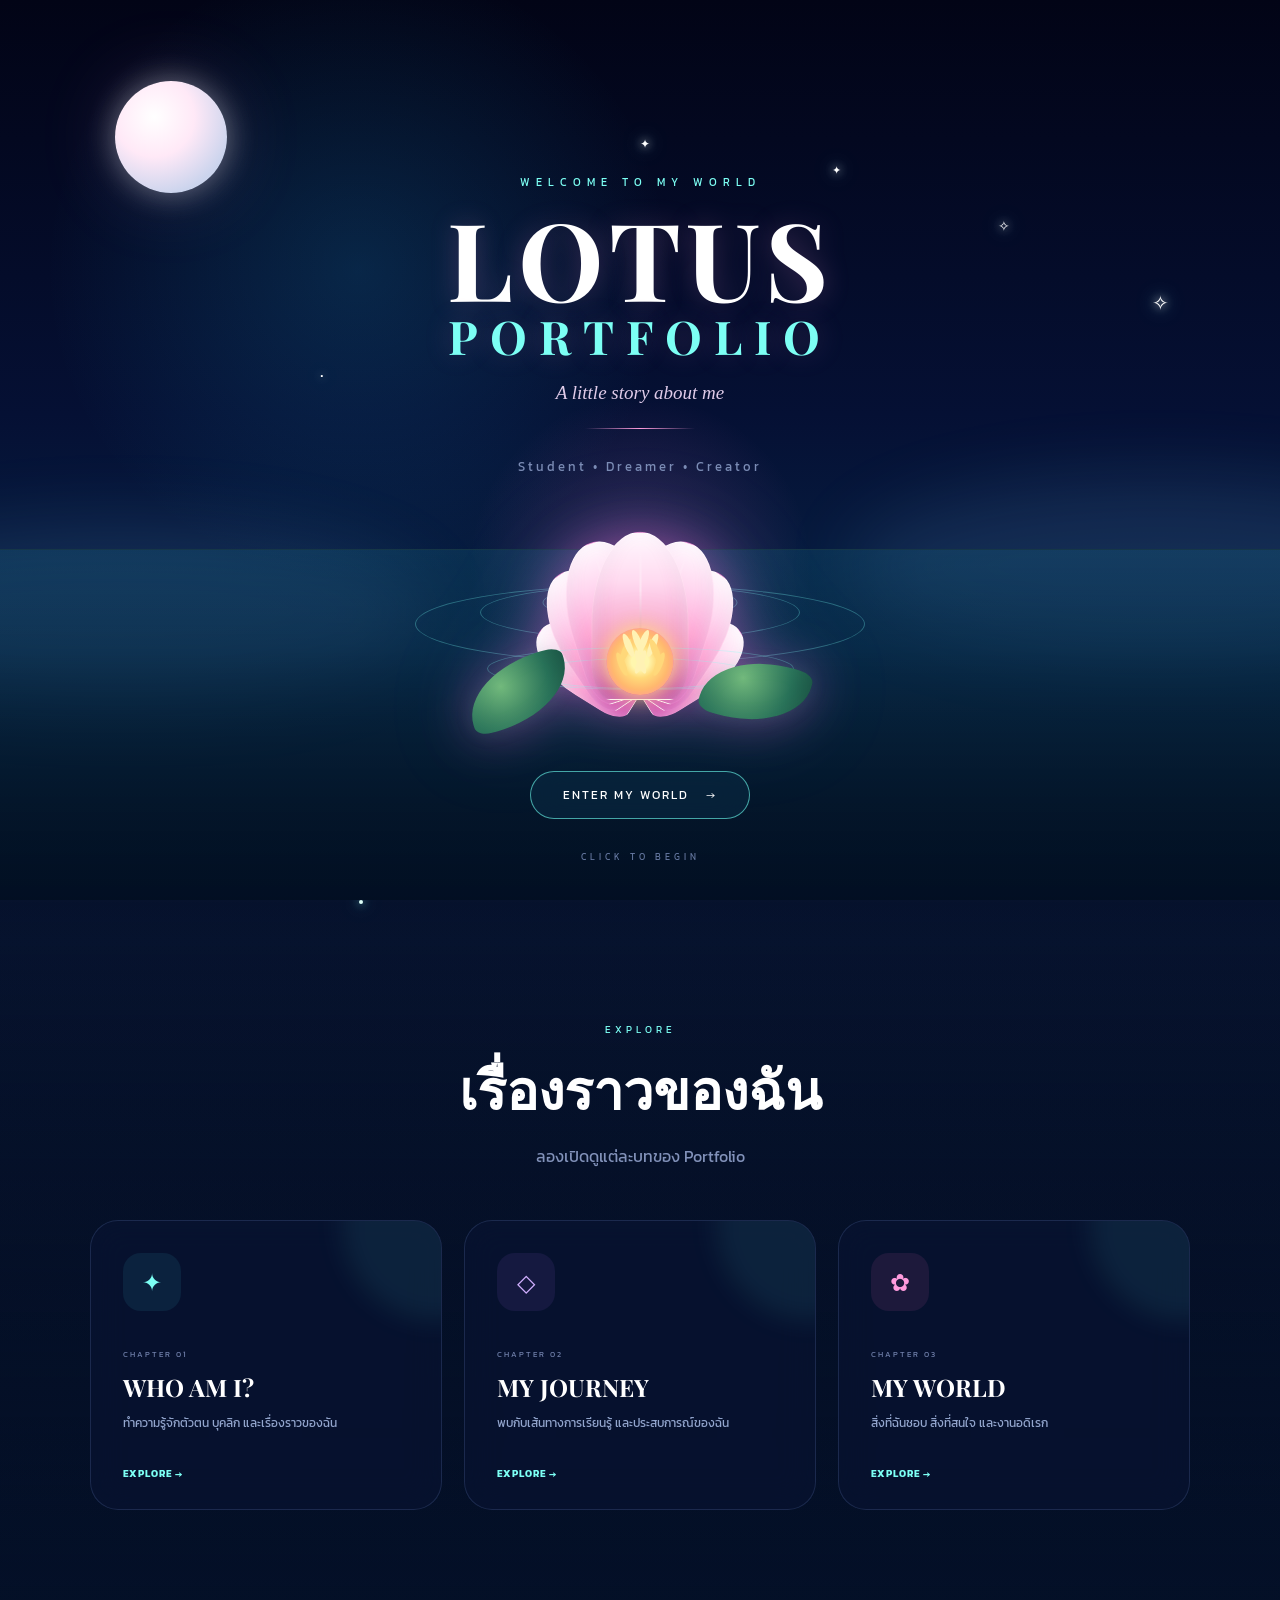
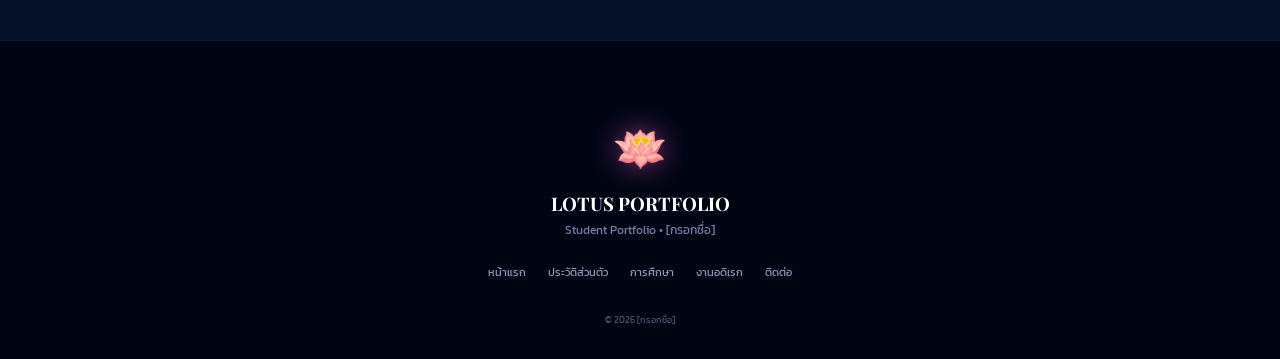
==== commit 11d96204: "Update index.html" ====
--- a/index.html
+++ b/index.html
@@ -1,51 +1,29 @@
 <!DOCTYPE html>
 <html lang="th">
 <head>
-
 <meta charset="UTF-8">
 <meta name="viewport" content="width=device-width, initial-scale=1.0">
-<meta name="description" content="LOTUS PORTFOLIO - Student Portfolio">
+
 <title>LOTUS PORTFOLIO</title>
 
 <style>
-
-/* =========================================================
-   GOOGLE FONT
-========================================================= */
-
 @import url('https://fonts.googleapis.com/css2?family=Kanit:wght@300;400;500;600;700&family=Playfair+Display:wght@400;500;600;700&display=swap');
 
-
-/* =========================================================
-   ROOT
-========================================================= */
-
 :root{
-
-    --night:#03051c;
-    --deep:#07102e;
-    --blue:#10285a;
-
-    --cyan:#6ffff1;
-    --aqua:#25dfff;
-
-    --pink:#ff8edb;
-    --pink2:#ff5fc8;
-
-    --purple:#a978ff;
-
-    --gold:#ffd98a;
-
+    --night:#020617;
+    --deep:#07132e;
+    --blue:#123a76;
+    --cyan:#7cfff4;
+    --aqua:#2ce8ff;
+    --pink:#ff9ddd;
+    --pink2:#ff63c9;
+    --purple:#a878ff;
+    --gold:#ffe29b;
     --white:#ffffff;
-    --soft:#dce7ff;
-    --muted:#91a0c8;
-
-}
-
-
-/* =========================================================
-   RESET
-========================================================= */
+    --soft:#dce8ff;
+    --muted:#8292ba;
+    --glass:rgba(8,18,49,.62);
+}
 
 *{
     margin:0;
@@ -58,185 +36,189 @@
 }
 
 body{
-
     font-family:"Kanit",sans-serif;
-
     color:var(--white);
-
+    background:
+        radial-gradient(circle at 15% 10%,rgba(88,141,255,.12),transparent 22%),
+        radial-gradient(circle at 85% 20%,rgba(207,96,255,.10),transparent 23%),
+        linear-gradient(180deg,#020617 0%,#07132e 48%,#020510 100%);
     overflow-x:hidden;
-
+}
+
+body::before{
+    content:"";
+    position:fixed;
+    inset:0;
+    pointer-events:none;
     background:
-
-        radial-gradient(
-            circle at 50% 0%,
-            #17245a,
-            #070b26 45%,
-            #02030e 100%
-        );
-}
-
-a{
-    color:inherit;
-    text-decoration:none;
-}
-
-
-/* =========================================================
-   SCROLLBAR
-========================================================= */
+        radial-gradient(circle at 50% 20%,rgba(112,255,244,.035),transparent 25%),
+        radial-gradient(circle at 50% 80%,rgba(255,120,210,.035),transparent 30%);
+    z-index:0;
+}
 
 ::-webkit-scrollbar{
     width:8px;
 }
 
 ::-webkit-scrollbar-track{
-    background:#020617;
+    background:#02030e;
 }
 
 ::-webkit-scrollbar-thumb{
-
+    border-radius:20px;
+    background:linear-gradient(var(--pink),var(--cyan));
+}
+
+/* =========================================================
+MOUSE
+========================================================= */
+
+#mouseGlow{
+    position:fixed;
+    width:330px;
+    height:330px;
+    border-radius:50%;
+    pointer-events:none;
+    z-index:9999;
+    transform:translate(-50%,-50%);
     background:
-        linear-gradient(
-            var(--pink),
-            var(--cyan)
-        );
-
-    border-radius:20px;
-}
-
-
-/* =========================================================
-   MOUSE GLOW
-========================================================= */
-
-#mouseGlow{
-
+        radial-gradient(circle,
+        rgba(115,255,246,.15) 0%,
+        rgba(165,120,255,.10) 34%,
+        rgba(255,100,210,.07) 52%,
+        transparent 72%);
+    filter:blur(5px);
+}
+
+.mouse-star{
     position:fixed;
-
-    width:320px;
-    height:320px;
-
-    border-radius:50%;
-
     pointer-events:none;
-
-    z-index:99999;
-
-    transform:
-        translate(-50%,-50%);
-
-    background:
-
-        radial-gradient(
-            circle,
-            rgba(109,255,241,.18) 0%,
-            rgba(169,120,255,.10) 30%,
-            rgba(255,105,205,.06) 48%,
-            transparent 72%
-        );
-
-    filter:blur(5px);
-
-    mix-blend-mode:screen;
-}
-
-
-/* =========================================================
-   MOUSE STAR
-========================================================= */
-
-.mouse-star{
-
-    position:fixed;
-
-    pointer-events:none;
-
-    z-index:99998;
-
+    z-index:9998;
     color:white;
-
     font-size:12px;
-
     text-shadow:
-        0 0 8px var(--cyan),
-        0 0 15px var(--pink);
-
-    animation:
-        mouseStar .8s ease-out forwards;
+        0 0 8px white,
+        0 0 15px var(--cyan),
+        0 0 25px var(--pink);
+    animation:mouseStar .8s ease-out forwards;
 }
 
 @keyframes mouseStar{
-
     0%{
         opacity:1;
-        transform:scale(.4);
-    }
-
+        transform:scale(.4) rotate(0);
+    }
     100%{
-
         opacity:0;
-
         transform:
-            translate(
-                var(--mx),
-                var(--my)
-            )
+            translate(var(--mx),var(--my))
             scale(1.5)
             rotate(180deg);
     }
 }
 
+.click-ripple{
+    position:fixed;
+    width:12px;
+    height:12px;
+    border-radius:50%;
+    border:2px solid var(--cyan);
+    pointer-events:none;
+    z-index:9997;
+    transform:translate(-50%,-50%);
+    box-shadow:
+        0 0 15px var(--cyan),
+        0 0 25px var(--pink);
+    animation:clickRipple 1s ease-out forwards;
+}
+
+@keyframes clickRipple{
+    from{
+        width:12px;
+        height:12px;
+        opacity:1;
+    }
+    to{
+        width:190px;
+        height:190px;
+        opacity:0;
+    }
+}
 
 /* =========================================================
-   CLICK RIPPLE
+FLOATING PETALS
 ========================================================= */
 
-.click-ripple{
-
+.petals-container{
     position:fixed;
-
-    width:20px;
-    height:20px;
-
+    inset:0;
+    pointer-events:none;
+    overflow:hidden;
+    z-index:3;
+}
+
+.floating-petal{
+    position:absolute;
+    top:-50px;
+    color:#ffd6ef;
+    opacity:.65;
+    text-shadow:
+        0 0 7px rgba(255,120,210,.8),
+        0 0 18px rgba(120,255,245,.35);
+    animation:petalFall linear infinite;
+}
+
+@keyframes petalFall{
+    0%{
+        transform:translateY(-50px) translateX(0) rotate(0);
+        opacity:0;
+    }
+    10%{
+        opacity:.75;
+    }
+    50%{
+        transform:translateY(50vh) translateX(80px) rotate(180deg);
+    }
+    100%{
+        transform:translateY(110vh) translateX(-100px) rotate(360deg);
+        opacity:0;
+    }
+}
+
+/* ========================================================= FIREFLIES
+========================================================= */
+
+.firefly{
+    position:fixed;
+    width:4px;
+    height:4px;
     border-radius:50%;
-
-    border:
-        2px solid
-        var(--cyan);
-
+    background:#dffff8;
+    box-shadow:
+        0 0 8px var(--cyan),
+        0 0 20px var(--cyan);
     pointer-events:none;
-
-    z-index:99997;
-
-    transform:
-        translate(-50%,-50%);
-
-    box-shadow:
-        0 0 12px var(--cyan),
-        0 0 25px var(--pink);
-
+    z-index:2;
     animation:
-        clickRipple 1s ease-out forwards;
-}
-
-@keyframes clickRipple{
-
-    0%{
-        width:10px;
-        height:10px;
+        fireflyMove var(--duration)
+        ease-in-out infinite alternate;
+}
+
+@keyframes fireflyMove{
+    from{
+        transform:translate(0,0) scale(.5);
+        opacity:.2;
+    }
+    to{
+        transform:
+            translate(var(--x),var(--y))
+            scale(1.5);
         opacity:1;
     }
-
-    100%{
-        width:180px;
-        height:180px;
-        opacity:0;
-    }
-}
-
+}
 
 /* =========================================================
-   OPENING SCREEN
+OPENING
 ========================================================= */
 
 .opening-control{
@@ -244,22 +226,14 @@
 }
 
 .opening-screen{
-
     position:fixed;
-
     inset:0;
-
     z-index:50000;
-
     display:flex;
-
     justify-content:center;
     align-items:center;
-
     overflow:hidden;
-
-    background:#02030e;
-
+    background:#02030d;
     transition:
         opacity 1.2s ease,
         visibility 1.2s ease,
@@ -267,55 +241,28 @@
 }
 
 #opening-control:checked ~ .opening-screen{
-
     opacity:0;
-
     visibility:hidden;
-
-    transform:
-        scale(1.12);
-
+    transform:scale(1.12);
     pointer-events:none;
 }
 
-
-/* =========================================================
-   OPENING BACKGROUND
-========================================================= */
-
 .opening-bg{
-
-    position:absolute;
-
+    position:absolute;
     inset:0;
-
     background:
-
-        radial-gradient(
-            circle at 50% 65%,
-            rgba(255,130,220,.22),
-            transparent 20%
-        ),
-
-        radial-gradient(
-            circle at 30% 30%,
-            rgba(40,170,255,.15),
-            transparent 30%
-        ),
-
+        radial-gradient(circle at 50% 63%,rgba(255,120,220,.19),transparent 20%),
+        radial-gradient(circle at 28% 30%,rgba(35,200,255,.14),transparent 28%),
         linear-gradient(
             180deg,
-            #03051b,
-            #08173c 45%,
-            #061a36 70%,
-            #020814
+            #020416 0%,
+            #051034 46%,
+            #072245 72%,
+            #020813 100%
         );
 }
 
-
-/* =========================================================
-   STARS
-========================================================= */
+/* STARS */
 
 .opening-stars{
     position:absolute;
@@ -323,44 +270,38 @@
 }
 
 .opening-stars span{
-
-    position:absolute;
-
-    color:#fff;
-
+    position:absolute;
+    color:white;
     text-shadow:
         0 0 10px white,
         0 0 20px var(--cyan);
-
-    animation:
-        starTwinkle 2s
-        ease-in-out infinite;
+    animation:starTwinkle 2s ease-in-out infinite;
 }
 
 .opening-stars span:nth-child(1){
     top:12%;
     left:15%;
-    font-size:18px;
+    font-size:20px;
 }
 
 .opening-stars span:nth-child(2){
-    top:25%;
+    top:24%;
     left:78%;
-    font-size:13px;
-    animation-delay:.5s;
+    font-size:14px;
+    animation-delay:.4s;
 }
 
 .opening-stars span:nth-child(3){
     top:15%;
     left:50%;
     font-size:12px;
-    animation-delay:1s;
+    animation-delay:.8s;
 }
 
 .opening-stars span:nth-child(4){
     top:40%;
     left:25%;
-    font-size:18px;
+    font-size:20px;
     animation-delay:.2s;
 }
 
@@ -368,676 +309,555 @@
     top:32%;
     left:90%;
     font-size:20px;
-    animation-delay:1.2s;
+    animation-delay:1.1s;
 }
 
 .opening-stars span:nth-child(6){
     top:18%;
     left:65%;
-    font-size:10px;
+    font-size:11px;
     animation-delay:.7s;
 }
 
 @keyframes starTwinkle{
-
     0%,100%{
-        opacity:.25;
+        opacity:.2;
         transform:scale(.7);
     }
-
     50%{
         opacity:1;
         transform:scale(1.5);
     }
 }
 
-
-/* =========================================================
-   MOON
-========================================================= */
+/* MOON */
 
 .opening-moon{
-
-    position:absolute;
-
-    top:10%;
-    left:10%;
-
-    width:110px;
-    height:110px;
-
+    position:absolute;
+    top:9%;
+    left:9%;
+    width:112px;
+    height:112px;
     border-radius:50%;
-
     background:
-
-        radial-gradient(
-            circle at 35% 35%,
-            #fff,
-            #ffdff5 40%,
-            #c8c9ef 75%
-        );
-
+        radial-gradient(circle at 35% 32%,#ffffff,#ffe9f7 38%,#cbd4ed 75%);
     box-shadow:
-
-        0 0 30px
-        rgba(255,255,255,.4),
-
-        0 0 80px
-        rgba(255,160,230,.2);
-
-    animation:
-        moonFloat 6s
-        ease-in-out infinite;
+        0 0 30px rgba(255,255,255,.38),
+        0 0 85px rgba(255,170,235,.16);
+    animation:moonFloat 6s ease-in-out infinite;
 }
 
 @keyframes moonFloat{
-
     0%,100%{
         transform:translateY(0);
     }
-
     50%{
         transform:translateY(-12px);
     }
 }
 
-
-/* =========================================================
-   MIST
-========================================================= */
+/* MIST */
 
 .opening-mist{
-
-    position:absolute;
-
-    width:600px;
+    position:absolute;
+    width:620px;
     height:180px;
-
     border-radius:50%;
-
     filter:blur(35px);
-
-    background:
-        rgba(130,190,255,.12);
-
-    animation:
-        mistMove 8s
-        ease-in-out infinite;
+    background:rgba(125,190,255,.11);
+    animation:mistMove 8s ease-in-out infinite;
 }
 
 .mist-left{
     bottom:22%;
-    left:-180px;
+    left:-190px;
 }
 
 .mist-right{
-    bottom:28%;
-    right:-180px;
+    bottom:27%;
+    right:-190px;
     animation-delay:3s;
 }
 
 @keyframes mistMove{
-
     0%,100%{
         transform:translateX(0);
     }
-
     50%{
         transform:translateX(80px);
     }
 }
 
-
-/* =========================================================
-   OPENING WATER
-========================================================= */
+/* WATER */
 
 .opening-water{
-
-    position:absolute;
-
+    position:absolute;
+    left:0;
     bottom:0;
-    left:0;
-
     width:100%;
-    height:38%;
-
+    height:39%;
     background:
-
         linear-gradient(
             180deg,
-            rgba(20,104,130,.25),
-            rgba(2,15,35,.95)
+            rgba(22,110,140,.24),
+            rgba(2,15,35,.98)
         );
-
-    border-top:
-        1px solid
-        rgba(100,255,245,.18);
-}
-
+    border-top:1px solid rgba(120,255,250,.16);
+}
+
+.opening-ripple{
+    position:absolute;
+    top:10%;
+    left:50%;
+    transform:translateX(-50%);
+    border:1px solid rgba(120,255,245,.3);
+    border-radius:50%;
+}
+
+.ripple-1{
+    width:450px;
+    height:78px;
+    animation:waterRipple 4s infinite;
+}
+
+.ripple-2{
+    width:320px;
+    height:55px;
+    animation:waterRipple 4s infinite 1s;
+}
+
+.ripple-3{
+    width:195px;
+    height:35px;
+    animation:waterRipple 4s infinite 2s;
+}
+
+@keyframes waterRipple{
+    0%,100%{
+        opacity:.18;
+        transform:translateX(-50%) scale(.8);
+    }
+    50%{
+        opacity:.85;
+        transform:translateX(-50%) scale(1.15);
+    }
+}
 
 /* =========================================================
-   WATER RIPPLES
+NEW LOTUS
 ========================================================= */
 
-.opening-ripple{
-
-    position:absolute;
-
+.lotus-wrap{
+    position:absolute;
     left:50%;
-    top:10%;
-
-    transform:
-        translateX(-50%);
-
-    border:
-        1px solid
-        rgba(120,255,245,.3);
-
+    transform:translateX(-50%);
+    width:320px;
+    height:240px;
+    filter:
+        drop-shadow(0 0 25px rgba(255,100,220,.42))
+        drop-shadow(0 0 45px rgba(80,230,255,.10));
+    animation:lotusFloat 4.5s ease-in-out infinite;
+}
+
+.opening-lotus{
+    bottom:19%;
+}
+
+.lotus-shadow{
+    position:absolute;
+    left:50%;
+    bottom:28px;
+    transform:translateX(-50%);
+    width:300px;
+    height:58px;
     border-radius:50%;
-}
-
-.ripple-1{
-    width:420px;
-    height:70px;
-
-    animation:
-        waterRipple 4s infinite;
-}
-
-.ripple-2{
-
-    width:300px;
-    height:50px;
-
-    animation:
-        waterRipple 4s infinite 1s;
-}
-
-.ripple-3{
-
-    width:180px;
-    height:35px;
-
-    animation:
-        waterRipple 4s infinite 2s;
-}
-
-@keyframes waterRipple{
-
-    0%,100%{
-
-        opacity:.2;
-
-        transform:
-            translateX(-50%)
-            scale(.8);
-    }
-
-    50%{
-
-        opacity:.8;
-
-        transform:
-            translateX(-50%)
-            scale(1.15);
-    }
-}
-
-
-/* =========================================================
-   OPENING LOTUS
-========================================================= */
-
-.opening-lotus{
-
-    position:absolute;
-
-    bottom:24%;
+    background:radial-gradient(
+        ellipse,
+        rgba(100,255,245,.28),
+        rgba(255,120,220,.10) 40%,
+        transparent 72%
+    );
+    filter:blur(7px);
+}
+
+.lotus-petal{
+    position:absolute;
     left:50%;
-
-    width:210px;
-    height:120px;
-
-    transform:
-        translateX(-50%);
-
-    filter:
-        drop-shadow(
-            0 0 20px
-            rgba(255,110,210,.6)
-        );
-
-    animation:
-        lotusFloat 4s
-        ease-in-out infinite;
-}
-
-.petal{
-
-    position:absolute;
-
-    width:70px;
-    height:105px;
-
-    left:50%;
-    bottom:0;
-
-    transform-origin:
-        50% 100%;
-
+    bottom:34px;
+    width:95px;
+    height:165px;
+    transform-origin:50% 100%;
     border-radius:
-        70% 70% 25% 25%;
-
+        72% 72% 28% 28% /
+        78% 78% 32% 32%;
     background:
-
         linear-gradient(
             180deg,
-            #fff2ff,
-            #ffb8e9 45%,
-            #d95cc4
+            #fffaff 0%,
+            #ffd8f0 26%,
+            #ffabd9 54%,
+            #d85dbd 100%
         );
-
+    border:1px solid rgba(255,255,255,.18);
     box-shadow:
-        inset 0 0 15px
-        rgba(255,255,255,.4);
-}
-
-.opening-lotus .p1{
+        inset 0 4px 15px rgba(255,255,255,.42),
+        inset 0 -12px 22px rgba(164,52,138,.20);
+}
+
+.lotus-petal::before{
+    content:"";
+    position:absolute;
+    left:50%;
+    top:8%;
+    width:2px;
+    height:80%;
+    transform:translateX(-50%);
+    background:linear-gradient(
+        transparent,
+        rgba(255,255,255,.42),
+        rgba(154,58,135,.14),
+        transparent
+    );
+}
+
+.lotus-petal.back-1{
+    transform:translateX(-50%) rotate(-58deg) scale(.72);
+}
+
+.lotus-petal.back-2{
+    transform:translateX(-50%) rotate(58deg) scale(.72);
+}
+
+.lotus-petal.back-3{
+    transform:translateX(-50%) rotate(-34deg) scale(.88);
+}
+
+.lotus-petal.back-4{
+    transform:translateX(-50%) rotate(34deg) scale(.88);
+}
+
+.lotus-petal.middle-1{
+    transform:translateX(-50%) rotate(-18deg) scale(.97);
+}
+
+.lotus-petal.middle-2{
+    transform:translateX(-50%) rotate(18deg) scale(.97);
+}
+
+.lotus-petal.front{
     transform:
         translateX(-50%)
-        rotate(0deg);
-}
-
-.opening-lotus .p2{
-    transform:
-        translateX(-50%)
-        rotate(-32deg)
-        scale(.9);
-}
-
-.opening-lotus .p3{
-    transform:
-        translateX(-50%)
-        rotate(32deg)
-        scale(.9);
-}
-
-.opening-lotus .p4{
-    transform:
-        translateX(-50%)
-        rotate(-58deg)
-        scale(.72);
-}
-
-.opening-lotus .p5{
-    transform:
-        translateX(-50%)
-        rotate(58deg)
-        scale(.72);
-}
-
-.opening-lotus .p6{
-    transform:
-        translateX(-50%)
-        rotate(90deg)
-        scale(.55);
+        translateY(5px)
+        scale(1.02);
+    background:
+        linear-gradient(
+            180deg,
+            #fff9ff,
+            #ffd9ef 30%,
+            #f69cca 67%,
+            #c44fae
+        );
 }
 
 .lotus-center{
-
-    position:absolute;
-
-    width:42px;
-    height:42px;
-
+    position:absolute;
     left:50%;
-    bottom:12px;
-
-    transform:
-        translateX(-50%);
-
+    bottom:34px;
+    transform:translateX(-50%);
+    width:67px;
+    height:67px;
     border-radius:50%;
-
+    z-index:5;
     background:
-
         radial-gradient(
             circle,
-            #fff7a8,
-            #ffbf6d 55%,
-            #ff78bc
+            #fff6ae 0 18%,
+            #ffd979 35%,
+            #ffb86e 60%,
+            #ff7fba 100%
         );
-
     box-shadow:
-        0 0 20px
-        #ffd98a;
-}
-
-
-/* =========================================================
-   OPENING CONTENT
-========================================================= */
+        0 0 18px #ffd98a,
+        0 0 35px rgba(255,184,100,.45);
+}
+
+.lotus-center::before,
+.lotus-center::after{
+    content:"";
+    position:absolute;
+    left:50%;
+    top:50%;
+    width:7px;
+    height:25px;
+    border-radius:100%;
+    background:#fff2b4;
+    box-shadow:
+        18px -5px 0 #ffd87a,
+        -18px -5px 0 #ffd87a,
+        5px -20px 0 #fff2b4,
+        -5px -20px 0 #fff2b4;
+}
+
+.lotus-center::before{
+    transform:translate(-50%,-50%) rotate(22deg);
+}
+
+.lotus-center::after{
+    transform:translate(-50%,-50%) rotate(-22deg);
+}
+
+.lotus-water{
+    position:absolute;
+    left:50%;
+    bottom:7px;
+    transform:translateX(-50%);
+    width:305px;
+    height:75px;
+}
+
+.lotus-water::before,
+.lotus-water::after{
+    content:"";
+    position:absolute;
+    left:50%;
+    transform:translateX(-50%);
+    border:1px solid rgba(124,255,244,.28);
+    border-radius:50%;
+}
+
+.lotus-water::before{
+    width:100%;
+    height:55%;
+}
+
+.lotus-water::after{
+    width:72%;
+    height:38%;
+    top:15%;
+}
+
+.lily{
+    position:absolute;
+    bottom:5px;
+    width:105px;
+    height:65px;
+    border-radius:80% 15% 80% 15%;
+    background:
+        radial-gradient(circle at 35% 35%,#72b97c,#287158 60%,#0d4037);
+    box-shadow:
+        inset 0 0 20px rgba(170,255,190,.08),
+        0 0 18px rgba(35,190,130,.13);
+}
+
+.lily-left{
+    left:-14px;
+    transform:rotate(-16deg);
+}
+
+.lily-right{
+    right:-8px;
+    transform:rotate(16deg);
+}
+
+@keyframes lotusFloat{
+    0%,100%{
+        transform:translateX(-50%) translateY(0);
+    }
+    50%{
+        transform:translateX(-50%) translateY(-12px);
+    }
+}
+
+/* OPENING CONTENT */
 
 .opening-content{
-
     position:relative;
-
-    z-index:5;
-
+    z-index:10;
     text-align:center;
-
-    margin-top:-250px;
+    margin-top:-255px;
 }
 
 .opening-small{
-
     color:var(--cyan);
-
+    letter-spacing:6px;
+    font-size:11px;
+}
+
+.opening-content h1{
+    margin-top:16px;
+    font-family:"Playfair Display",serif;
+    font-size:clamp(52px,9vw,108px);
+    line-height:.92;
     letter-spacing:5px;
-
+    text-shadow:0 0 28px rgba(255,150,225,.22);
+}
+
+.opening-content h1 span{
+    display:block;
+    margin-top:7px;
+    font-size:.43em;
+    letter-spacing:12px;
+    color:var(--cyan);
+}
+
+.opening-content p{
+    margin-top:24px;
+    color:#dfcbe9;
+    font-family:"Playfair Display",serif;
+    font-size:19px;
+    font-style:italic;
+}
+
+.opening-line{
+    width:110px;
+    height:1px;
+    margin:24px auto;
+    background:linear-gradient(
+        90deg,
+        transparent,
+        var(--pink),
+        transparent
+    );
+}
+
+.opening-content small{
+    color:#7b8cb5;
+    letter-spacing:3px;
+}
+
+.enter-button{
+    position:absolute;
+    left:50%;
+    bottom:9%;
+    transform:translateX(-50%);
+    z-index:20;
+    padding:14px 32px;
+    border-radius:40px;
+    border:1px solid rgba(110,255,241,.6);
+    color:white;
+    background:rgba(10,45,70,.5);
+    backdrop-filter:blur(18px);
+    cursor:pointer;
+    letter-spacing:2px;
     font-size:12px;
-}
-
-.opening-content h1{
-
-    margin-top:15px;
-
-    font-family:
-        "Playfair Display",
-        serif;
-
-    font-size:
-        clamp(55px,10vw,110px);
-
-    line-height:.9;
-
-    letter-spacing:5px;
-}
-
-.opening-content h1 span{
-
-    display:block;
-
-    font-size:.45em;
-
-    letter-spacing:12px;
-
-    color:var(--cyan);
-}
-
-.opening-content p{
-
-    margin-top:25px;
-
-    color:#d9c5e8;
-
-    font-family:
-        "Playfair Display",
-        serif;
-
-    font-size:20px;
-
-    font-style:italic;
-}
-
-.opening-line{
-
-    width:100px;
-    height:1px;
-
-    margin:25px auto;
-
+    transition:.35s;
+}
+
+.enter-button span{
+    margin-left:12px;
+}
+
+.enter-button:hover{
+    transform:translateX(-50%) translateY(-5px);
     background:
-
         linear-gradient(
             90deg,
-            transparent,
-            var(--pink),
-            transparent
+            rgba(255,95,200,.25),
+            rgba(60,235,255,.24)
         );
-}
-
-.opening-content small{
-
-    color:#8291bd;
-
-    letter-spacing:3px;
-}
-
+    box-shadow:0 0 32px rgba(110,255,240,.42);
+}
+
+.opening-hint{
+    position:absolute;
+    bottom:4%;
+    color:#64779f;
+    font-size:9px;
+    letter-spacing:4px;
+}
 
 /* =========================================================
-   ENTER BUTTON
+HEADER
 ========================================================= */
 
-.enter-button{
-
-    position:absolute;
-
-    bottom:9%;
-    left:50%;
-
-    transform:
-        translateX(-50%);
-
-    z-index:10;
-
-    cursor:pointer;
-
-    padding:
-        14px 30px;
-
-    border-radius:40px;
-
-    border:
-        1px solid
-        rgba(110,255,241,.65);
-
-    color:white;
-
-    background:
-        rgba(10,50,75,.5);
-
-    backdrop-filter:
-        blur(15px);
-
-    box-shadow:
-        0 0 20px
-        rgba(100,255,240,.15);
-
-    letter-spacing:2px;
-
-    font-size:12px;
-
-    transition:.35s;
-}
-
-.enter-button span{
-    margin-left:12px;
-}
-
-.enter-button:hover{
-
-    background:
-
-        linear-gradient(
-            90deg,
-            rgba(255,95,200,.3),
-            rgba(60,235,255,.3)
-        );
-
-    box-shadow:
-        0 0 30px
-        rgba(100,255,240,.45);
-
-    transform:
-        translateX(-50%)
-        translateY(-5px);
-}
-
-.opening-hint{
-
-    position:absolute;
-
-    bottom:4%;
-
-    color:#7180a8;
-
-    font-size:9px;
-
-    letter-spacing:3px;
-}
-
-
-/* =========================================================
-   NAVBAR
-========================================================= */
-
 .site-header{
-
     position:fixed;
-
     top:18px;
     left:0;
-
     width:100%;
-
-    z-index:1000;
+    z-index:2000;
 }
 
 .navbar{
-
     width:min(1180px,92%);
-
     margin:auto;
-
     display:flex;
-
     align-items:center;
-
     justify-content:space-between;
-
-    padding:
-        12px 20px;
-
-    border:
-        1px solid
-        rgba(255,160,230,.2);
-
+    padding:12px 20px;
+    border:1px solid rgba(255,160,230,.18);
     border-radius:30px;
-
-    background:
-        rgba(5,12,39,.58);
-
-    backdrop-filter:
-        blur(18px);
-
-    box-shadow:
-        0 10px 50px
-        rgba(0,0,0,.2);
+    background:rgba(5,12,39,.62);
+    backdrop-filter:blur(18px);
+    box-shadow:0 12px 45px rgba(0,0,0,.18);
 }
 
 .logo{
-
     display:flex;
-
     align-items:center;
-
     gap:10px;
-
+    text-decoration:none;
     color:white;
-
-    font-family:
-        "Playfair Display",
-        serif;
-
+    font-family:"Playfair Display",serif;
     font-size:20px;
 }
 
 .logo-icon{
-
-    width:38px;
-    height:38px;
-
+    width:40px;
+    height:40px;
     display:grid;
-
     place-items:center;
-
     border-radius:50%;
-
-    font-size:22px;
-
+    font-size:21px;
     background:
         linear-gradient(
             135deg,
             #ff9de2,
             #a979ff
         );
-
-    box-shadow:
-        0 0 20px
-        rgba(255,120,220,.5);
+    box-shadow:0 0 20px rgba(255,120,220,.45);
 }
 
 .logo strong{
-
     display:block;
-
-    font-size:9px;
-
+    font-family:"Kanit",sans-serif;
+    font-size:8px;
     letter-spacing:3px;
-
     color:var(--cyan);
 }
 
 .nav-links{
-
     display:flex;
-
-    gap:28px;
+    gap:27px;
 }
 
 .nav-links a{
-
     position:relative;
-
-    color:#b8c8eb;
-
-    font-size:13px;
-
+    text-decoration:none;
+    color:#aec0e7;
+    font-size:12px;
     transition:.3s;
 }
 
 .nav-links a:hover,
 .nav-links a.active{
-
-    color:#fff;
-
-    text-shadow:
-        0 0 12px var(--cyan);
+    color:white;
+    text-shadow:0 0 12px var(--cyan);
 }
 
 .nav-links a::after{
-
     content:"";
-
-    position:absolute;
-
+    position:absolute;
     left:50%;
     bottom:-8px;
-
     width:0;
     height:2px;
-
-    transform:
-        translateX(-50%);
-
-    background:
-        linear-gradient(
-            90deg,
-            var(--pink),
-            var(--cyan)
-        );
-
+    transform:translateX(-50%);
+    background:linear-gradient(
+        90deg,
+        var(--pink),
+        var(--cyan)
+    );
     transition:.3s;
 }
 
@@ -1046,912 +866,473 @@
     width:100%;
 }
 
-
 /* =========================================================
-   HOME HERO
+MUSIC
 ========================================================= */
 
+.music-button{
+    position:fixed;
+    right:22px;
+    bottom:22px;
+    width:48px;
+    height:48px;
+    border:none;
+    border-radius:50%;
+    z-index:2500;
+    cursor:pointer;
+    color:white;
+    background:rgba(8,23,56,.75);
+    border:1px solid rgba(124,255,244,.30);
+    backdrop-filter:blur(15px);
+    box-shadow:
+        0 0 20px rgba(80,230,255,.15);
+    transition:.3s;
+}
+
+.music-button:hover{
+    transform:translateY(-5px);
+    box-shadow:
+        0 0 28px rgba(80,230,255,.34);
+}
+
+.music-button.playing{
+    animation:musicPulse 1.7s ease-in-out infinite;
+}
+
+@keyframes musicPulse{
+    50%{
+        box-shadow:
+            0 0 15px rgba(124,255,244,.25),
+            0 0 35px rgba(255,105,210,.18);
+    }
+}
+
+/* =========================================================
+HOME
+========================================================= */
+
 .home-hero{
-
     min-height:100vh;
-
     position:relative;
-
     overflow:hidden;
-
-    padding:
-        150px 6% 100px;
-
+    padding:145px 6% 100px;
     display:flex;
-
     align-items:center;
 }
 
-.home-hero::before{
-
+.home-hero::after{
     content:"";
-
-    position:absolute;
-
+    position:absolute;
     inset:0;
-
+    pointer-events:none;
     background:
-
         radial-gradient(
-            circle at 75% 30%,
-            rgba(160,90,255,.18),
+            circle at 74% 28%,
+            rgba(165,100,255,.16),
             transparent 25%
         ),
-
         radial-gradient(
-            circle at 30% 80%,
-            rgba(255,80,190,.13),
+            circle at 25% 78%,
+            rgba(255,90,190,.10),
             transparent 25%
         );
-
+}
+
+.home-decoration{
+    position:absolute;
+    border-radius:50%;
+    filter:blur(8px);
     pointer-events:none;
 }
 
-.home-decoration{
-
-    position:absolute;
-
+.decoration-1{
+    width:340px;
+    height:340px;
+    left:-160px;
+    top:15%;
+    background:radial-gradient(
+        circle,
+        rgba(40,220,255,.15),
+        transparent 70%
+    );
+}
+
+.decoration-2{
+    width:440px;
+    height:440px;
+    right:-210px;
+    bottom:-130px;
+    background:radial-gradient(
+        circle,
+        rgba(255,90,210,.13),
+        transparent 70%
+    );
+}
+
+.home-content{
+    position:relative;
+    z-index:10;
+    width:min(1180px,100%);
+    margin:auto;
+    display:grid;
+    grid-template-columns:1fr 1fr;
+    gap:65px;
+    align-items:center;
+}
+
+.home-copy{
+    animation:contentIn 1.1s ease forwards;
+}
+
+@keyframes contentIn{
+    from{
+        opacity:0;
+        transform:translateY(32px);
+    }
+    to{
+        opacity:1;
+        transform:translateY(0);
+    }
+}
+
+.eyebrow{
+    display:inline-flex;
+    gap:8px;
+    padding:8px 16px;
+    border-radius:30px;
+    border:1px solid rgba(110,255,240,.30);
+    color:var(--cyan);
+    background:rgba(40,220,240,.05);
+    font-size:10px;
+    letter-spacing:2px;
+}
+
+.chapter{
+    display:block;
+    margin-top:22px;
+    color:#8d7ead;
+    font-size:10px;
+    letter-spacing:4px;
+}
+
+.home-copy h2{
+    margin-top:10px;
+    font-size:clamp(40px,6vw,70px);
+    line-height:1.08;
+    letter-spacing:-2px;
+}
+
+.home-copy h2 span{
+    color:var(--pink);
+    text-shadow:0 0 20px rgba(255,110,210,.42);
+}
+
+.role{
+    margin-top:18px;
+    color:var(--cyan);
+    letter-spacing:3px;
+    font-size:11px;
+}
+
+.description{
+    margin-top:18px;
+    max-width:570px;
+    color:#9eafd3;
+    line-height:2;
+    font-size:14px;
+}
+
+.home-buttons{
+    display:flex;
+    gap:13px;
+    margin-top:30px;
+    flex-wrap:wrap;
+}
+
+.button{
+    display:inline-flex;
+    align-items:center;
+    gap:10px;
+    padding:13px 23px;
+    border-radius:30px;
+    text-decoration:none;
+    font-size:12px;
+    transition:.35s;
+}
+
+.button.primary{
+    color:#05192a;
+    background:
+        linear-gradient(
+            135deg,
+            #90fff6,
+            #4bdcff
+        );
+    box-shadow:
+        0 0 24px rgba(70,240,255,.26);
+}
+
+.button.primary:hover{
+    transform:translateY(-5px) scale(1.03);
+    box-shadow:
+        0 0 36px rgba(70,240,255,.48);
+}
+
+.button.secondary{
+    color:white;
+    background:rgba(255,100,200,.04);
+    border:1px solid rgba(255,145,220,.36);
+}
+
+.button.secondary:hover{
+    transform:translateY(-5px);
+    background:rgba(255,100,200,.10);
+}
+
+.home-mini-info{
+    display:flex;
+    margin-top:37px;
+    width:max-content;
+    max-width:100%;
+    padding:15px 21px;
+    border-radius:22px;
+    border:1px solid rgba(130,170,240,.15);
+    background:rgba(7,18,47,.48);
+    backdrop-filter:blur(12px);
+}
+
+.home-mini-info div{
+    min-width:80px;
+    text-align:center;
+    padding:0 17px;
+}
+
+.home-mini-info div + div{
+    border-left:1px solid rgba(150,180,240,.14);
+}
+
+.home-mini-info strong{
+    display:block;
+    color:var(--pink);
+    font-family:"Playfair Display",serif;
+    font-size:24px;
+}
+
+.home-mini-info span{
+    color:#7887ac;
+    font-size:8px;
+    letter-spacing:2px;
+}
+
+/* =========================================================
+HOME LOTUS
+========================================================= */
+
+.home-lake{
+    position:relative;
+    height:560px;
+    display:grid;
+    place-items:center;
+}
+
+.lake-glow{
+    position:absolute;
+    width:520px;
+    height:520px;
     border-radius:50%;
-
-    filter:blur(5px);
-
-    pointer-events:none;
-}
-
-.decoration-1{
-
-    width:300px;
-    height:300px;
-
-    top:10%;
-    left:-150px;
-
     background:
-
         radial-gradient(
             circle,
-            rgba(40,220,255,.18),
+            rgba(255,100,210,.16),
+            rgba(80,220,255,.08) 35%,
             transparent 70%
         );
-}
-
-.decoration-2{
-
-    width:400px;
-    height:400px;
-
-    right:-200px;
-    bottom:-100px;
-
+    filter:blur(9px);
+    animation:lakeGlow 5s ease-in-out infinite;
+}
+
+@keyframes lakeGlow{
+    0%,100%{
+        transform:scale(.95);
+        opacity:.7;
+    }
+    50%{
+        transform:scale(1.08);
+        opacity:1;
+    }
+}
+
+.lake-orbit{
+    position:absolute;
+    border:1px solid rgba(100,255,245,.22);
+    border-radius:50%;
+    transform:rotateX(65deg);
+}
+
+.orbit-one{
+    width:520px;
+    height:180px;
+    animation:orbitSpin 12s linear infinite;
+}
+
+.orbit-two{
+    width:420px;
+    height:140px;
+    border-color:rgba(255,120,220,.28);
+    animation:orbitSpin 18s linear infinite reverse;
+}
+
+@keyframes orbitSpin{
+    to{
+        transform:
+            rotateX(65deg)
+            rotateZ(360deg);
+    }
+}
+
+.home-lake .lotus-wrap{
+    position:relative;
+    left:auto;
+    bottom:auto;
+    transform:none;
+    width:330px;
+    height:245px;
+}
+
+.home-lake .lotus-petal{
+    width:100px;
+    height:170px;
+}
+
+.home-lake .lotus-center{
+    width:70px;
+    height:70px;
+}
+
+.home-lake .lotus-shadow{
+    width:315px;
+}
+
+.lake-label{
+    position:absolute;
+    right:0;
+    bottom:18px;
+    display:flex;
+    align-items:center;
+    gap:12px;
+    padding:12px 18px;
+    border-radius:18px;
+    border:1px solid rgba(255,150,220,.23);
+    background:rgba(10,20,50,.58);
+    backdrop-filter:blur(15px);
+}
+
+.lake-label > span{
+    font-size:28px;
+}
+
+.lake-label strong{
+    display:block;
+    color:var(--pink);
+    font-family:"Playfair Display",serif;
+    font-size:13px;
+    letter-spacing:2px;
+}
+
+.lake-label small{
+    color:#7383aa;
+    font-size:9px;
+}
+
+/* =========================================================
+BUBBLES
+========================================================= */
+
+.home-bubble{
+    position:absolute;
+    border-radius:50%;
+    border:1px solid rgba(170,255,255,.4);
     background:
-
-        radial-gradient(
-            circle,
-            rgba(255,90,210,.15),
-            transparent 70%
-        );
-}
-
-
-/* =========================================================
-   HOME BUBBLES
-========================================================= */
-
-.home-bubble{
-
-    position:absolute;
-
-    border-radius:50%;
-
-    border:
-        1px solid
-        rgba(170,255,255,.45);
-
-    background:
-
         radial-gradient(
             circle at 30% 25%,
             rgba(255,255,255,.7),
             rgba(70,230,255,.08) 35%,
             transparent 70%
         );
-
-    box-shadow:
-        0 0 15px
-        rgba(80,255,250,.2);
-
-    animation:
-        bubbleUp 9s
-        linear infinite;
+    box-shadow:0 0 15px rgba(80,255,250,.16);
+    animation:bubbleUp 9s linear infinite;
 }
 
 @keyframes bubbleUp{
-
     0%{
         opacity:0;
-
-        transform:
-            translateY(0)
-            translateX(0);
-    }
-
+        transform:translateY(0);
+    }
     15%{
         opacity:.8;
     }
-
     100%{
-
         opacity:0;
-
-        transform:
-            translateY(-100vh)
-            translateX(50px);
-    }
-}
-
+        transform:translateY(-100vh) translateX(50px);
+    }
+}
 
 /* =========================================================
-   HOME CONTENT
+EXPLORE
 ========================================================= */
 
-.home-content{
-
+.explore{
     position:relative;
-
-    z-index:5;
-
-    width:min(1180px,100%);
-
-    margin:auto;
-
-    display:grid;
-
-    grid-template-columns:
-        1fr 1fr;
-
-    gap:70px;
-
-    align-items:center;
-}
-
-.home-copy{
-
-    animation:
-        contentIn 1.2s
-        ease forwards;
-}
-
-@keyframes contentIn{
-
-    from{
-        opacity:0;
-
-        transform:
-            translateY(35px);
-    }
-
-    to{
-        opacity:1;
-
-        transform:
-            translateY(0);
-    }
-}
-
-.eyebrow{
-
-    display:inline-flex;
-
-    align-items:center;
-
-    gap:8px;
-
-    padding:
-        8px 16px;
-
-    border-radius:30px;
-
-    border:
-        1px solid
-        rgba(110,255,240,.35);
-
+    padding:115px 6% 130px;
     background:
-        rgba(40,220,240,.06);
-
-    color:var(--cyan);
-
-    font-size:11px;
-
-    letter-spacing:2px;
-}
-
-.chapter{
-
-    display:block;
-
-    margin-top:22px;
-
-    color:#8f7fae;
-
-    font-size:11px;
-
-    letter-spacing:4px;
-}
-
-.home-copy h2{
-
-    margin-top:10px;
-
-    font-size:
-        clamp(40px,6vw,72px);
-
-    line-height:1.12;
-}
-
-.home-copy h2 span{
-
-    display:inline-block;
-
-    color:var(--pink);
-
-    text-shadow:
-        0 0 20px
-        rgba(255,110,210,.5);
-}
-
-.role{
-
-    margin-top:20px;
-
-    color:var(--cyan);
-
-    letter-spacing:3px;
-
-    font-size:11px;
-}
-
-.description{
-
-    margin-top:18px;
-
-    max-width:570px;
-
-    color:#a7b6d7;
-
-    line-height:2;
-
-    font-size:15px;
-}
-
-.home-buttons{
-
-    display:flex;
-
-    gap:14px;
-
-    margin-top:30px;
-
-    flex-wrap:wrap;
-}
-
-.button{
-
-    padding:
-        13px 23px;
-
-    border-radius:30px;
-
-    display:inline-flex;
-
-    align-items:center;
-
-    gap:10px;
-
-    transition:.35s;
-
-    font-size:13px;
-}
-
-.button.primary{
-
-    color:#07172c;
-
-    background:
-        linear-gradient(
-            135deg,
-            #8efff5,
-            #4edaff
-        );
-
-    box-shadow:
-        0 0 20px
-        rgba(70,240,255,.3);
-}
-
-.button.primary:hover{
-
-    transform:
-        translateY(-5px)
-        scale(1.03);
-
-    box-shadow:
-        0 0 35px
-        rgba(70,240,255,.55);
-}
-
-.button.secondary{
-
-    color:white;
-
-    border:
-        1px solid
-        rgba(255,145,220,.4);
-
-    background:
-        rgba(255,100,200,.05);
-}
-
-.button.secondary:hover{
-
-    transform:
-        translateY(-5px);
-
-    background:
-        rgba(255,100,200,.12);
-}
-
-
-/* =========================================================
-   MINI INFO
-========================================================= */
-
-.home-mini-info{
-
-    display:flex;
-
-    margin-top:40px;
-
-    width:max-content;
-
-    max-width:100%;
-
-    padding:
-        17px 25px;
-
-    border-radius:22px;
-
-    border:
-        1px solid
-        rgba(130,170,240,.18);
-
-    background:
-        rgba(7,18,47,.5);
-
-    backdrop-filter:
-        blur(12px);
-}
-
-.home-mini-info div{
-
-    min-width:80px;
-
-    text-align:center;
-
-    padding:
-        0 18px;
-}
-
-.home-mini-info div+div{
-
-    border-left:
-        1px solid
-        rgba(150,180,240,.15);
-}
-
-.home-mini-info strong{
-
-    display:block;
-
-    color:var(--pink);
-
-    font-family:
-        "Playfair Display";
-
-    font-size:25px;
-}
-
-.home-mini-info span{
-
-    color:#7887ad;
-
-    font-size:9px;
-
-    letter-spacing:2px;
-}
-
-
-/* =========================================================
-   LOTUS LAKE
-========================================================= */
-
-.home-lake{
-
-    position:relative;
-
-    height:560px;
-
-    display:grid;
-
-    place-items:center;
-}
-
-.lake-glow{
-
-    position:absolute;
-
-    width:520px;
-    height:520px;
-
-    border-radius:50%;
-
-    background:
-
-        radial-gradient(
-            circle,
-            rgba(255,100,210,.18),
-            rgba(80,220,255,.08) 35%,
-            transparent 70%
-        );
-
-    filter:blur(10px);
-
-    animation:
-        lakeGlow 5s
-        ease-in-out infinite;
-}
-
-@keyframes lakeGlow{
-
-    0%,100%{
-        transform:scale(.95);
-        opacity:.7;
-    }
-
-    50%{
-        transform:scale(1.08);
-        opacity:1;
-    }
-}
-
-.lake-orbit{
-
-    position:absolute;
-
-    border:
-        1px solid
-        rgba(100,255,245,.25);
-
-    border-radius:50%;
-
-    transform:
-        rotateX(65deg);
-}
-
-.orbit-one{
-
-    width:510px;
-    height:180px;
-
-    animation:
-        orbitSpin 12s
-        linear infinite;
-}
-
-.orbit-two{
-
-    width:420px;
-    height:140px;
-
-    border-color:
-        rgba(255,120,220,.3);
-
-    animation:
-        orbitSpin 18s
-        linear infinite reverse;
-}
-
-@keyframes orbitSpin{
-
-    to{
-
-        transform:
-            rotateX(65deg)
-            rotateZ(360deg);
-    }
-}
-
-.lake-lotus{
-
-    position:relative;
-
-    width:270px;
-    height:170px;
-
-    filter:
-        drop-shadow(
-            0 0 25px
-            rgba(255,100,220,.65)
-        );
-
-    animation:
-        mainLotus 4s
-        ease-in-out infinite;
-}
-
-.lake-lotus .petal{
-
-    width:85px;
-    height:135px;
-}
-
-@keyframes mainLotus{
-
-    0%,100%{
-        transform:
-            translateY(0);
-    }
-
-    50%{
-        transform:
-            translateY(-15px);
-    }
-}
-
-.lake-water{
-
-    position:absolute;
-
-    bottom:60px;
-
-    width:500px;
-    height:100px;
-}
-
-.lake-water span{
-
-    position:absolute;
-
-    left:50%;
-
-    transform:
-        translateX(-50%);
-
-    border:
-        1px solid
-        rgba(100,255,245,.25);
-
-    border-radius:50%;
-}
-
-.lake-water span:nth-child(1){
-
-    width:450px;
-    height:70px;
-}
-
-.lake-water span:nth-child(2){
-
-    width:330px;
-    height:50px;
-}
-
-.lake-water span:nth-child(3){
-
-    width:200px;
-    height:30px;
-}
-
-.leaf{
-
-    position:absolute;
-
-    width:145px;
-    height:90px;
-
-    border-radius:
-        80% 20% 80% 20%;
-
-    background:
-
-        radial-gradient(
-            circle at 45% 45%,
-            #6da96b,
-            #1d684e 60%,
-            #0b382e
-        );
-
-    box-shadow:
-        inset 0 0 20px
-        rgba(180,255,190,.1),
-
-        0 0 20px
-        rgba(20,180,130,.18);
-
-    animation:
-        leafFloat 5s
-        ease-in-out infinite;
-}
-
-.leaf::before{
-
-    content:"";
-
-    position:absolute;
-
-    width:2px;
-    height:75%;
-
-    left:50%;
-    top:15%;
-
-    background:
-        rgba(200,255,210,.3);
-
-    transform:
-        rotate(30deg);
-}
-
-.leaf::after{
-
-    content:"";
-
-    position:absolute;
-
-    width:75%;
-    height:2px;
-
-    left:13%;
-    top:50%;
-
-    background:
-        rgba(200,255,210,.18);
-
-    transform:
-        rotate(-8deg);
-}
-
-.leaf-left{
-
-    left:5%;
-    bottom:130px;
-
-    transform:
-        rotate(-18deg);
-}
-
-.leaf-right{
-
-    right:2%;
-    bottom:170px;
-
-    transform:
-        rotate(18deg)
-        scale(.85);
-
-    animation-delay:1.5s;
-}
-
-@keyframes leafFloat{
-
-    0%,100%{
-        transform:
-            translateY(0)
-            rotate(-15deg);
-    }
-
-    50%{
-        transform:
-            translateY(-10px)
-            rotate(-10deg);
-    }
-}
-
-.lake-light{
-
-    position:absolute;
-
-    color:white;
-
-    text-shadow:
-        0 0 10px white,
-        0 0 25px var(--cyan);
-
-    animation:
-        lightTwinkle 2.5s infinite;
-}
-
-.light-1{
-    top:20%;
-    right:15%;
-}
-
-.light-2{
-    top:35%;
-    left:10%;
-    animation-delay:1s;
-}
-
-.light-3{
-    bottom:22%;
-    right:20%;
-    animation-delay:.5s;
-}
-
-@keyframes lightTwinkle{
-
-    0%,100%{
-        opacity:.3;
-        transform:scale(.7);
-    }
-
-    50%{
-        opacity:1;
-        transform:scale(1.4);
-    }
-}
-
-.lake-label{
-
-    position:absolute;
-
-    bottom:20px;
-    right:0;
-
-    display:flex;
-
-    align-items:center;
-
-    gap:12px;
-
-    padding:
-        12px 18px;
-
-    border:
-        1px solid
-        rgba(255,150,220,.25);
-
-    border-radius:18px;
-
-    background:
-        rgba(10,20,50,.6);
-
-    backdrop-filter:
-        blur(15px);
-}
-
-.lake-label > span{
-    font-size:28px;
-}
-
-.lake-label strong{
-
-    display:block;
-
-    font-family:
-        "Playfair Display";
-
-    color:var(--pink);
-
-    font-size:13px;
-
-    letter-spacing:2px;
-}
-
-.lake-label small{
-
-    color:#7585ae;
-
-    font-size:10px;
-}
-
-
-/* =========================================================
-   EXPLORE
-========================================================= */
-
-.explore{
-
-    position:relative;
-
-    padding:
-        120px 6%;
-
-    background:
-
         linear-gradient(
             180deg,
             transparent,
-            rgba(5,20,48,.65)
+            rgba(4,19,46,.72)
         );
 }
 
 .section-heading{
-
     text-align:center;
-
-    margin-bottom:55px;
+    margin-bottom:52px;
 }
 
 .section-heading > span{
-
     color:var(--cyan);
-
-    font-size:11px;
-
+    font-size:10px;
     letter-spacing:4px;
 }
 
 .section-heading h2{
-
+    margin-top:9px;
+    font-family:"Playfair Display",serif;
+    font-size:clamp(35px,5vw,54px);
+}
+
+.section-heading p{
     margin-top:10px;
-
-    font-size:
-        clamp(35px,5vw,55px);
-
-    font-family:
-        "Playfair Display";
-}
-
-.section-heading p{
-
-    margin-top:10px;
-
     color:var(--muted);
 }
 
 .chapter-grid{
-
     width:min(1100px,100%);
-
     margin:auto;
-
     display:grid;
-
-    grid-template-columns:
-        repeat(3,1fr);
-
+    grid-template-columns:repeat(3,1fr);
     gap:22px;
 }
 
 .chapter-card{
-
     position:relative;
-
+    min-height:290px;
     overflow:hidden;
-
-    padding:35px;
-
-    min-height:280px;
-
+    padding:32px;
     border-radius:28px;
-
+    text-decoration:none;
     color:white;
-
-    border:
-        1px solid
-        rgba(150,180,255,.18);
-
-    background:
-        rgba(10,20,52,.58);
-
-    backdrop-filter:
-        blur(18px);
-
+    border:1px solid rgba(150,180,255,.15);
+    background:rgba(10,20,52,.56);
+    backdrop-filter:blur(17px);
     transition:
         transform .4s,
         border-color .4s,
@@ -1959,214 +1340,125 @@
 }
 
 .chapter-card::before{
-
     content:"";
-
-    position:absolute;
-
-    width:180px;
-    height:180px;
-
-    right:-80px;
-    top:-80px;
-
+    position:absolute;
+    width:190px;
+    height:190px;
+    right:-90px;
+    top:-90px;
     border-radius:50%;
-
-    background:
-        rgba(100,255,245,.08);
-
-    filter:
-        blur(15px);
+    background:rgba(100,255,245,.07);
+    filter:blur(13px);
 }
 
 .chapter-card:hover{
-
-    transform:
-        translateY(-12px);
-
-    border-color:
-        rgba(110,255,245,.55);
-
+    transform:translateY(-11px);
+    border-color:rgba(110,255,245,.48);
     box-shadow:
-
-        0 20px 50px
-        rgba(0,0,0,.25),
-
-        0 0 30px
-        rgba(80,240,255,.1);
+        0 20px 50px rgba(0,0,0,.25),
+        0 0 32px rgba(80,240,255,.09);
 }
 
 .chapter-icon{
-
     width:58px;
     height:58px;
-
     display:grid;
-
     place-items:center;
-
     border-radius:18px;
-
-    font-size:25px;
-
-    margin-bottom:30px;
+    font-size:24px;
+    margin-bottom:28px;
 }
 
 .blue-card .chapter-icon{
-
     color:var(--cyan);
-
-    background:
-        rgba(70,230,255,.1);
-
-    box-shadow:
-        0 0 25px
-        rgba(70,230,255,.12);
+    background:rgba(70,230,255,.08);
 }
 
 .purple-card .chapter-icon{
-
     color:#d1b0ff;
-
-    background:
-        rgba(170,100,255,.1);
+    background:rgba(170,100,255,.09);
 }
 
 .pink-card .chapter-icon{
-
     color:#ff9bdd;
-
-    background:
-        rgba(255,100,200,.1);
+    background:rgba(255,100,200,.09);
 }
 
 .chapter-card small{
-
-    color:#7181ad;
-
+    color:#7181ac;
     letter-spacing:2px;
-
-    font-size:9px;
+    font-size:8px;
 }
 
 .chapter-card h3{
-
     margin-top:8px;
-
-    font-family:
-        "Playfair Display";
-
-    font-size:25px;
+    font-family:"Playfair Display",serif;
+    font-size:24px;
 }
 
 .chapter-card p{
-
     margin-top:10px;
-
     color:#93a6ce;
-
-    line-height:1.7;
-
-    font-size:13px;
+    line-height:1.8;
+    font-size:12px;
 }
 
 .chapter-card strong{
-
-    position:absolute;
-
+    position:absolute;
+    left:32px;
     bottom:28px;
-    left:35px;
-
     color:var(--cyan);
-
+    font-size:10px;
+    letter-spacing:1px;
+}
+
+/* =========================================================
+FOOTER
+========================================================= */
+
+.footer{
+    position:relative;
+    text-align:center;
+    padding:75px 20px 30px;
+    border-top:1px solid rgba(140,180,255,.11);
+    background:rgba(1,5,20,.82);
+}
+
+.footer-lotus{
+    font-size:44px;
+    filter:drop-shadow(0 0 14px rgba(255,100,220,.52));
+    animation:footerLotus 4s ease-in-out infinite;
+}
+
+@keyframes footerLotus{
+    50%{
+        transform:translateY(-7px) rotate(3deg);
+    }
+}
+
+.footer h3{
+    margin-top:10px;
+    font-family:"Playfair Display",serif;
+}
+
+.footer p{
+    margin-top:5px;
+    color:#7281a7;
+    font-size:12px;
+}
+
+.footer-links{
+    display:flex;
+    justify-content:center;
+    gap:22px;
+    flex-wrap:wrap;
+    margin:25px 0;
+}
+
+.footer-links a{
+    color:#8d9dbf;
+    text-decoration:none;
     font-size:11px;
-}
-
-
-/* =========================================================
-   FOOTER
-========================================================= */
-
-.footer{
-
-    position:relative;
-
-    text-align:center;
-
-    padding:
-        80px 20px 30px;
-
-    border-top:
-        1px solid
-        rgba(140,180,255,.12);
-
-    background:
-        rgba(1,5,20,.8);
-}
-
-.footer-lotus{
-
-    font-size:45px;
-
-    filter:
-        drop-shadow(
-            0 0 15px
-            rgba(255,100,220,.6)
-        );
-
-    animation:
-        footerLotus 4s
-        ease-in-out infinite;
-}
-
-@keyframes footerLotus{
-
-    50%{
-        transform:
-            translateY(-8px)
-            rotate(3deg);
-    }
-}
-
-.footer h3{
-
-    margin-top:12px;
-
-    font-family:
-        "Playfair Display";
-
-    font-size:24px;
-}
-
-.footer p{
-
-    color:#7585a9;
-
-    margin-top:5px;
-
-    font-size:13px;
-}
-
-.footer-links{
-
-    display:flex;
-
-    justify-content:center;
-
-    gap:25px;
-
-    flex-wrap:wrap;
-
-    margin:
-        28px 0;
-}
-
-.footer-links a{
-
-    color:#91a1c3;
-
-    font-size:12px;
-
     transition:.3s;
 }
 
@@ -2174,148 +1466,24 @@
     color:var(--cyan);
 }
 
-.footer > small{
-
+.footer small{
     color:#4d5a7c;
-
-    font-size:10px;
-}
-
+    font-size:9px;
+}
 
 /* =========================================================
-   PETALS
+RESPONSIVE
 ========================================================= */
 
-.petals-container{
-
-    position:fixed;
-
-    inset:0;
-
-    pointer-events:none;
-
-    z-index:2;
-
-    overflow:hidden;
-}
-
-.floating-petal{
-
-    position:absolute;
-
-    top:-50px;
-
-    font-size:18px;
-
-    opacity:.7;
-
-    filter:
-        drop-shadow(
-            0 0 5px
-            rgba(255,130,220,.5)
-        );
-
-    animation:
-        petalFall
-        linear infinite;
-}
-
-@keyframes petalFall{
-
-    0%{
-
-        transform:
-            translateY(-50px)
-            translateX(0)
-            rotate(0deg);
-
-        opacity:0;
-    }
-
-    10%{
-        opacity:.8;
-    }
-
-    50%{
-
-        transform:
-            translateY(50vh)
-            translateX(70px)
-            rotate(180deg);
-    }
-
-    100%{
-
-        transform:
-            translateY(110vh)
-            translateX(-80px)
-            rotate(360deg);
-
-        opacity:0;
-    }
-}
-
-
-/* =========================================================
-   FIREFLY
-========================================================= */
-
-.firefly{
-
-    position:fixed;
-
-    width:4px;
-    height:4px;
-
-    border-radius:50%;
-
-    background:#d7fff5;
-
-    box-shadow:
-        0 0 8px #6ffff1,
-        0 0 18px #6ffff1;
-
-    pointer-events:none;
-
-    z-index:3;
-
-    animation:
-        fireflyMove
-        var(--duration)
-        ease-in-out
-        infinite alternate;
-}
-
-@keyframes fireflyMove{
-
-    from{
-
-        transform:
-            translate(0,0)
-            scale(.5);
-
-        opacity:.2;
-    }
-
-    to{
-
-        transform:
-            translate(
-                var(--x),
-                var(--y)
-            )
-            scale(1.5);
-
-        opacity:1;
-    }
-}
-
-
-/* =========================================================
-   RESPONSIVE
-========================================================= */
-
 @media(max-width:900px){
+
+    .nav-links{
+        gap:12px;
+    }
+
+    .nav-links a{
+        font-size:9px;
+    }
 
     .home-content{
         grid-template-columns:1fr;
@@ -2328,7 +1496,7 @@
 
     .home-lake{
         order:2;
-        height:480px;
+        height:470px;
     }
 
     .description{
@@ -2346,8 +1514,7 @@
 
     .lake-label{
         right:50%;
-        transform:
-            translateX(50%);
+        transform:translateX(50%);
     }
 
     .chapter-grid{
@@ -2362,8 +1529,7 @@
     }
 
     .navbar{
-        padding:
-            9px 12px;
+        padding:9px 12px;
     }
 
     .logo{
@@ -2371,8 +1537,8 @@
     }
 
     .logo-icon{
-        width:32px;
-        height:32px;
+        width:33px;
+        height:33px;
         font-size:18px;
     }
 
@@ -2381,12 +1547,11 @@
     }
 
     .home-hero{
-        padding:
-            120px 20px 70px;
+        padding:120px 20px 65px;
     }
 
     .home-copy h2{
-        font-size:43px;
+        font-size:42px;
     }
 
     .home-mini-info{
@@ -2395,8 +1560,8 @@
     }
 
     .home-mini-info div{
+        flex:1;
         min-width:0;
-        flex:1;
         padding:0 8px;
     }
 
@@ -2411,22 +1576,16 @@
 
     .lake-orbit.orbit-one{
         width:350px;
-        height:130px;
+        height:125px;
     }
 
     .lake-orbit.orbit-two{
-        width:290px;
-        height:100px;
-    }
-
-    .lake-lotus{
-        transform:
-            scale(.75);
-    }
-
-    .leaf{
-        width:100px;
-        height:65px;
+        width:285px;
+        height:95px;
+    }
+
+    .home-lake .lotus-wrap{
+        transform:scale(.76);
     }
 
     .opening-moon{
@@ -2435,11 +1594,11 @@
     }
 
     .opening-content{
-        margin-top:-150px;
+        margin-top:-160px;
     }
 
     .opening-content h1{
-        font-size:55px;
+        font-size:52px;
     }
 
     .opening-content h1 span{
@@ -2447,9 +1606,8 @@
     }
 
     .opening-lotus{
-        transform:
-            translateX(-50%)
-            scale(.7);
+        transform:translateX(-50%) scale(.72);
+        transform-origin:center;
     }
 
     .chapter-card{
@@ -2457,111 +1615,52 @@
     }
 }
 
+@media(prefers-reduced-motion:reduce){
+
+    *,
+    *::before,
+    *::after{
+        animation-duration:.01ms !important;
+        animation-iteration-count:1 !important;
+        transition-duration:.01ms !important;
+        scroll-behavior:auto !important;
+    }
+}
 </style>
 </head>
 
-
-<body class="home-page">
-
-
-<!-- =========================================================
-     MUSIC
-========================================================= -->
-
-<audio id="bgMusic" loop preload="auto">
-    <source src="audio/lotus-music.mp3" type="audio/mpeg">
-</audio>
-
-
-<!-- =========================================================
-     MOUSE
-========================================================= -->
+<body>
 
 <div id="mouseGlow"></div>
 
-
-<!-- =========================================================
-     PETALS
-========================================================= -->
-
 <div class="petals-container">
-
-    <span class="floating-petal"
-          style="left:5%;animation-duration:12s;">
-        🌸
-    </span>
-
-    <span class="floating-petal"
-          style="left:18%;animation-duration:16s;animation-delay:3s;">
-        ✿
-    </span>
-
-    <span class="floating-petal"
-          style="left:32%;animation-duration:13s;animation-delay:5s;">
-        🌸
-    </span>
-
-    <span class="floating-petal"
-          style="left:50%;animation-duration:17s;animation-delay:2s;">
-        ✿
-    </span>
-
-    <span class="floating-petal"
-          style="left:67%;animation-duration:14s;animation-delay:6s;">
-        🌸
-    </span>
-
-    <span class="floating-petal"
-          style="left:83%;animation-duration:18s;animation-delay:1s;">
-        ✿
-    </span>
-
-    <span class="floating-petal"
-          style="left:94%;animation-duration:15s;animation-delay:4s;">
-        🌸
-    </span>
-
+    <span class="floating-petal" style="left:5%;animation-duration:12s;">✿</span>
+    <span class="floating-petal" style="left:18%;animation-duration:16s;animation-delay:3s;">✧</span>
+    <span class="floating-petal" style="left:32%;animation-duration:13s;animation-delay:5s;">✿</span>
+    <span class="floating-petal" style="left:50%;animation-duration:17s;animation-delay:2s;">·</span>
+    <span class="floating-petal" style="left:67%;animation-duration:14s;animation-delay:6s;">✿</span>
+    <span class="floating-petal" style="left:83%;animation-duration:18s;animation-delay:1s;">✧</span>
 </div>
 
-
-<!-- =========================================================
-     OPENING CONTROL
-========================================================= -->
-
-<input
-    type="checkbox"
-    id="opening-control"
-    class="opening-control"
->
-
-
-<!-- =========================================================
-     OPENING SCREEN
-========================================================= -->
+<input type="checkbox" id="opening-control" class="opening-control">
 
 <section class="opening-screen">
 
     <div class="opening-bg"></div>
 
-
     <div class="opening-stars">
-
         <span>✦</span>
         <span>✧</span>
         <span>✦</span>
         <span>·</span>
         <span>✧</span>
         <span>✦</span>
-
     </div>
 
-
     <div class="opening-moon"></div>
-
 
     <div class="opening-mist mist-left"></div>
     <div class="opening-mist mist-right"></div>
-
 
     <div class="opening-water">
 
@@ -2571,20 +1670,29 @@
 
     </div>
 
-
-    <div class="opening-lotus">
-
-        <span class="petal p1"></span>
-        <span class="petal p2"></span>
-        <span class="petal p3"></span>
-        <span class="petal p4"></span>
-        <span class="petal p5"></span>
-        <span class="petal p6"></span>
-
-        <span class="lotus-center"></span>
+    <!-- LOTUS -->
+    <div class="lotus-wrap opening-lotus">
+
+        <div class="lotus-shadow"></div>
+
+        <div class="lotus-petal back-1"></div>
+        <div class="lotus-petal back-2"></div>
+        <div class="lotus-petal back-3"></div>
+        <div class="lotus-petal back-4"></div>
+
+        <div class="lotus-petal middle-1"></div>
+        <div class="lotus-petal middle-2"></div>
+
+        <div class="lotus-petal front"></div>
+
+        <div class="lotus-center"></div>
+
+        <div class="lotus-water"></div>
+
+        <div class="lily lily-left"></div>
+        <div class="lily lily-right"></div>
 
     </div>
-
 
     <div class="opening-content">
 
@@ -2594,9 +1702,7 @@
 
         <h1>
             LOTUS
-            <span>
-                PORTFOLIO
-            </span>
+            <span>PORTFOLIO</span>
         </h1>
 
         <p>
@@ -2611,18 +1717,10 @@
 
     </div>
 
-
-    <label
-        for="opening-control"
-        class="enter-button"
-    >
-
+    <label for="opening-control" class="enter-button">
         ENTER MY WORLD
-
         <span>→</span>
-
     </label>
-
 
     <div class="opening-hint">
         CLICK TO BEGIN
@@ -2630,58 +1728,26 @@
 
 </section>
 
-
-<!-- =========================================================
-     NAVIGATION
-========================================================= -->
-
 <header class="site-header">
 
 <nav class="navbar">
 
-
 <a href="index.html" class="logo">
-
-    <span class="logo-icon">
-        🪷
+    <span class="logo-icon">🪷</span>
+
+    <span>
+        LOTUS
+        <strong>PORTFOLIO</strong>
     </span>
-
-    <span>
-
-        LOTUS
-
-        <strong>
-            PORTFOLIO
-        </strong>
-
-    </span>
-
 </a>
 
-
 <div class="nav-links">
 
-    <a
-        href="index.html"
-        class="active">
-        หน้าแรก
-    </a>
-
-    <a href="profile.html">
-        ประวัติส่วนตัว
-    </a>
-
-    <a href="education.html">
-        การศึกษา
-    </a>
-
-    <a href="hobby.html">
-        งานอดิเรก
-    </a>
-
-    <a href="contact.html">
-        ติดต่อ
-    </a>
+    <a href="index.html" class="active">หน้าแรก</a>
+    <a href="profile.html">ประวัติส่วนตัว</a>
+    <a href="education.html">การศึกษา</a>
+    <a href="hobby.html">งานอดิเรก</a>
+    <a href="contact.html">ติดต่อ</a>
 
 </div>
 
@@ -2689,772 +1755,582 @@
 
 </header>
 
-
-<!-- =========================================================
-     MAIN
-========================================================= -->
-
 <main>
 
-
 <section class="home-hero">
 
-
-    <div class="home-decoration decoration-1"></div>
-    <div class="home-decoration decoration-2"></div>
-
-
-    <div class="home-bubble bubble-1"></div>
-    <div class="home-bubble bubble-2"></div>
-    <div class="home-bubble bubble-3"></div>
-
-
-    <div class="home-content">
-
-
-        <div class="home-copy">
-
-
-            <span class="eyebrow">
-                ✦
-                STUDENT PORTFOLIO
-            </span>
-
-
-            <span class="chapter">
-                CHAPTER 00
-            </span>
-
-
-            <h2>
-
-                สวัสดีครับ/ค่ะ
-                <br>
-
-                ฉันชื่อ
-
-                <span>
-                    [กรอกชื่อ]
-                </span>
-
-            </h2>
-
-
-            <p class="role">
-                STUDENT • DREAMER • CREATOR
-            </p>
-
-
-            <p class="description">
-
-                ยินดีต้อนรับเข้าสู่ Portfolio
-                ของฉันที่รวบรวมเรื่องราวเกี่ยวกับตัวตน
-                การศึกษา งานอดิเรก
-                และความสนใจต่าง ๆ
-
-            </p>
-
-
-            <div class="home-buttons">
-
-
-                <a
-                    href="profile.html"
-                    class="button primary">
-
-                    รู้จักฉันมากขึ้น
-
-                    <span>
-                        →
-                    </span>
-
-                </a>
-
-
-                <a
-                    href="hobby.html"
-                    class="button secondary">
-
-                    ดูงานอดิเรก
-
-                </a>
-
-
-            </div>
-
-
-            <div class="home-mini-info">
-
-
-                <div>
-
-                    <strong>
-                        03
-                    </strong>
-
-                    <span>
-                        GRADE
-                    </span>
-
-                </div>
-
-
-                <div>
-
-                    <strong>
-                        05
-                    </strong>
-
-                    <span>
-                        PAGES
-                    </span>
-
-                </div>
-
-
-                <div>
-
-                    <strong>
-                        01
-                    </strong>
-
-                    <span>
-                        STORY
-                    </span>
-
-                </div>
-
-
-            </div>
-
-
-        </div>
-
-
-        <div class="home-lake">
-
-
-            <div class="lake-glow"></div>
-
-            <div class="lake-orbit orbit-one"></div>
-            <div class="lake-orbit orbit-two"></div>
-
-
-            <div class="lake-lotus">
-
-                <span class="petal p1"></span>
-                <span class="petal p2"></span>
-                <span class="petal p3"></span>
-                <span class="petal p4"></span>
-                <span class="petal p5"></span>
-                <span class="petal p6"></span>
-
-                <span class="lotus-center"></span>
-
-            </div>
-
-
-            <div class="lake-water">
-
-                <span></span>
-                <span></span>
-                <span></span>
-
-            </div>
-
-
-            <div class="leaf leaf-left"></div>
-            <div class="leaf leaf-right"></div>
-
-
-            <div class="lake-light light-1">
-                ✦
-            </div>
-
-            <div class="lake-light light-2">
-                ✧
-            </div>
-
-            <div class="lake-light light-3">
-                ·
-            </div>
-
-
-            <div class="lake-label">
-
-                <span>
-                    🪷
-                </span>
-
-                <div>
-
-                    <strong>
-                        LOTUS LAKE
-                    </strong>
-
-                    <small>
-                        my little world
-                    </small>
-
-                </div>
-
-            </div>
-
-
-        </div>
-
-
-    </div>
-
+<div class="home-decoration decoration-1"></div>
+<div class="home-decoration decoration-2"></div>
+
+<div class="home-bubble" style="width:30px;height:30px;left:10%;bottom:-50px;"></div>
+<div class="home-bubble" style="width:15px;height:15px;left:35%;bottom:-20px;animation-delay:3s;"></div>
+<div class="home-bubble" style="width:42px;height:42px;right:12%;bottom:-60px;animation-delay:5s;"></div>
+
+<div class="home-content">
+
+<div class="home-copy">
+
+<span class="eyebrow">
+    ✦ STUDENT PORTFOLIO
+</span>
+
+<span class="chapter">
+    CHAPTER 00
+</span>
+
+<h2>
+    สวัสดีครับ/ค่ะ
+    <br>
+    ฉันชื่อ
+    <span>[กรอกชื่อ]</span>
+</h2>
+
+<p class="role">
+    STUDENT • DREAMER • CREATOR
+</p>
+
+<p class="description">
+    ยินดีต้อนรับเข้าสู่ Portfolio ของฉัน
+    เว็บไซต์เล็ก ๆ ที่รวบรวมเรื่องราวเกี่ยวกับตัวตน
+    การศึกษา งานอดิเรก ความสนใจ
+    และสิ่งต่าง ๆ ที่เป็นส่วนหนึ่งของตัวฉัน
+</p>
+
+<div class="home-buttons">
+
+<a href="profile.html" class="button primary">
+    รู้จักฉันมากขึ้น
+    <span>→</span>
+</a>
+
+<a href="hobby.html" class="button secondary">
+    ดูงานอดิเรก
+</a>
+
+</div>
+
+<div class="home-mini-info">
+
+<div>
+    <strong>03</strong>
+    <span>GRADE</span>
+</div>
+
+<div>
+    <strong>05</strong>
+    <span>PAGES</span>
+</div>
+
+<div>
+    <strong>01</strong>
+    <span>STORY</span>
+</div>
+
+</div>
+
+</div>
+
+<div class="home-lake">
+
+<div class="lake-glow"></div>
+
+<div class="lake-orbit orbit-one"></div>
+<div class="lake-orbit orbit-two"></div>
+
+<div class="lotus-wrap">
+
+<div class="lotus-shadow"></div>
+
+<div class="lotus-petal back-1"></div>
+<div class="lotus-petal back-2"></div>
+<div class="lotus-petal back-3"></div>
+<div class="lotus-petal back-4"></div>
+
+<div class="lotus-petal middle-1"></div>
+<div class="lotus-petal middle-2"></div>
+
+<div class="lotus-petal front"></div>
+
+<div class="lotus-center"></div>
+
+<div class="lotus-water"></div>
+
+<div class="lily lily-left"></div>
+<div class="lily lily-right"></div>
+
+</div>
+
+<div class="lake-label">
+
+<span>🪷</span>
+
+<div>
+    <strong>LOTUS LAKE</strong>
+    <small>my little world</small>
+</div>
+
+</div>
+
+</div>
+
+</div>
 
 </section>
 
-
 <section class="explore">
 
-
-    <div class="section-heading">
-
-        <span>
-            EXPLORE
-        </span>
-
-        <h2>
-            เรื่องราวของฉัน
-        </h2>
-
-        <p>
-            ลองเปิดดูแต่ละบทของ Portfolio
-        </p>
-
-    </div>
-
-
-    <div class="chapter-grid">
-
-
-        <a
-            href="profile.html"
-            class="chapter-card blue-card">
-
-            <div class="chapter-icon">
-                ✦
-            </div>
-
-            <small>
-                CHAPTER 01
-            </small>
-
-            <h3>
-                WHO AM I?
-            </h3>
-
-            <p>
-                ทำความรู้จักตัวตน
-                และเรื่องราวของฉัน
-            </p>
-
-            <strong>
-                EXPLORE →
-            </strong>
-
-        </a>
-
-
-        <a
-            href="education.html"
-            class="chapter-card purple-card">
-
-            <div class="chapter-icon">
-                ◇
-            </div>
-
-            <small>
-                CHAPTER 02
-            </small>
-
-            <h3>
-                MY JOURNEY
-            </h3>
-
-            <p>
-                พบกับเส้นทาง
-                การเรียนรู้ของฉัน
-            </p>
-
-            <strong>
-                EXPLORE →
-            </strong>
-
-        </a>
-
-
-        <a
-            href="hobby.html"
-            class="chapter-card pink-card">
-
-            <div class="chapter-icon">
-                ✿
-            </div>
-
-            <small>
-                CHAPTER 03
-            </small>
-
-            <h3>
-                MY WORLD
-            </h3>
-
-            <p>
-                สิ่งที่ฉันชอบ
-                และสิ่งที่ฉันสนใจ
-            </p>
-
-            <strong>
-                EXPLORE →
-            </strong>
-
-        </a>
-
-
-    </div>
-
+<div class="section-heading">
+
+<span>EXPLORE</span>
+
+<h2>
+    เรื่องราวของฉัน
+</h2>
+
+<p>
+    ลองเปิดดูแต่ละบทของ Portfolio
+</p>
+
+</div>
+
+<div class="chapter-grid">
+
+<a href="profile.html" class="chapter-card blue-card">
+
+<div class="chapter-icon">✦</div>
+
+<small>CHAPTER 01</small>
+
+<h3>WHO AM I?</h3>
+
+<p>
+    ทำความรู้จักตัวตน
+    บุคลิก และเรื่องราวของฉัน
+</p>
+
+<strong>
+    EXPLORE →
+</strong>
+
+</a>
+
+<a href="education.html" class="chapter-card purple-card">
+
+<div class="chapter-icon">◇</div>
+
+<small>CHAPTER 02</small>
+
+<h3>MY JOURNEY</h3>
+
+<p>
+    พบกับเส้นทางการเรียนรู้
+    และประสบการณ์ของฉัน
+</p>
+
+<strong>
+    EXPLORE →
+</strong>
+
+</a>
+
+<a href="hobby.html" class="chapter-card pink-card">
+
+<div class="chapter-icon">✿</div>
+
+<small>CHAPTER 03</small>
+
+<h3>MY WORLD</h3>
+
+<p>
+    สิ่งที่ฉันชอบ
+    สิ่งที่สนใจ และงานอดิเรก
+</p>
+
+<strong>
+    EXPLORE →
+</strong>
+
+</a>
+
+</div>
 
 </section>
 
-
 </main>
 
-
-<!-- =========================================================
-     FOOTER
-========================================================= -->
-
 <footer class="footer">
 
-    <div class="footer-lotus">
-        🪷
-    </div>
-
-    <h3>
-        LOTUS PORTFOLIO
-    </h3>
-
-    <p>
-        Student Portfolio • [กรอกชื่อ]
-    </p>
-
-
-    <div class="footer-links">
-
-        <a href="index.html">
-            หน้าแรก
-        </a>
-
-        <a href="profile.html">
-            ประวัติส่วนตัว
-        </a>
-
-        <a href="education.html">
-            การศึกษา
-        </a>
-
-        <a href="hobby.html">
-            งานอดิเรก
-        </a>
-
-        <a href="contact.html">
-            ติดต่อ
-        </a>
-
-    </div>
-
-
-    <small>
-        © 2026 [กรอกชื่อ]
-    </small>
+<div class="footer-lotus">
+    🪷
+</div>
+
+<h3>LOTUS PORTFOLIO</h3>
+
+<p>
+    Student Portfolio • [กรอกชื่อ]
+</p>
+
+<div class="footer-links">
+
+<a href="index.html">หน้าแรก</a>
+<a href="profile.html">ประวัติส่วนตัว</a>
+<a href="education.html">การศึกษา</a>
+<a href="hobby.html">งานอดิเรก</a>
+<a href="contact.html">ติดต่อ</a>
+
+</div>
+
+<small>
+    © 2026 [กรอกชื่อ]
+</small>
 
 </footer>
 
-
-<!-- =========================================================
-     JAVASCRIPT
-========================================================= -->
+<audio id="bgMusic" loop preload="auto">
+    <source src="audio/lotus-music.mp3" type="audio/mpeg">
+</audio>
+
+<button id="musicBtn" class="music-button">♫</button>
 
 <script>
 
-const mouseGlow =
-    document.getElementById("mouseGlow");
+/* MOUSE GLOW */
+
+const mouseGlow = document.getElementById("mouseGlow");
 
 let mouseX = 0;
 let mouseY = 0;
-
 let glowX = 0;
 let glowY = 0;
 
-
-document.addEventListener(
-    "mousemove",
-    function(e){
-
-        mouseX = e.clientX;
-        mouseY = e.clientY;
-
-    }
-);
-
+document.addEventListener("mousemove",e=>{
+    mouseX=e.clientX;
+    mouseY=e.clientY;
+});
 
 function animateGlow(){
 
-    glowX +=
-        (mouseX - glowX) * .12;
-
-    glowY +=
-        (mouseY - glowY) * .12;
-
-    mouseGlow.style.left =
-        glowX + "px";
-
-    mouseGlow.style.top =
-        glowY + "px";
-
-    requestAnimationFrame(
-        animateGlow
+    glowX += (mouseX-glowX)*.12;
+    glowY += (mouseY-glowY)*.12;
+
+    mouseGlow.style.left=glowX+"px";
+    mouseGlow.style.top=glowY+"px";
+
+    requestAnimationFrame(animateGlow);
+}
+
+animateGlow();
+
+/* MOUSE SPARK */
+
+let lastSpark=0;
+
+document.addEventListener("mousemove",e=>{
+
+    const now=Date.now();
+
+    if(now-lastSpark<85)return;
+
+    lastSpark=now;
+
+    const star=document.createElement("span");
+
+    star.className="mouse-star";
+
+    star.textContent=
+        ["✦","✧","·","✿"]
+        [Math.floor(Math.random()*4)];
+
+    star.style.left=e.clientX+"px";
+    star.style.top=e.clientY+"px";
+
+    star.style.setProperty(
+        "--mx",
+        ((Math.random()-.5)*80)+"px"
     );
-}
-
-animateGlow();
-
+
+    star.style.setProperty(
+        "--my",
+        ((Math.random()-.5)*80)+"px"
+    );
+
+    document.body.appendChild(star);
+
+    setTimeout(()=>{
+        star.remove();
+    },800);
+
+});
+
+/* CLICK RIPPLE */
+
+document.addEventListener("click",e=>{
+
+    const ripple=document.createElement("span");
+
+    ripple.className="click-ripple";
+
+    ripple.style.left=e.clientX+"px";
+    ripple.style.top=e.clientY+"px";
+
+    document.body.appendChild(ripple);
+
+    setTimeout(()=>{
+        ripple.remove();
+    },1000);
+
+});
+
+/* FIREFLIES */
+
+function createFirefly(){
+
+    const firefly=document.createElement("span");
+
+    firefly.className="firefly";
+
+    firefly.style.left=Math.random()*100+"%";
+    firefly.style.top=Math.random()*100+"%";
+
+    firefly.style.setProperty(
+        "--x",
+        ((Math.random()-.5)*250)+"px"
+    );
+
+    firefly.style.setProperty(
+        "--y",
+        ((Math.random()-.5)*250)+"px"
+    );
+
+    firefly.style.setProperty(
+        "--duration",
+        (3+Math.random()*5)+"s"
+    );
+
+    document.body.appendChild(firefly);
+}
+
+for(let i=0;i<24;i++){
+    createFirefly();
+}
+
+/* BUBBLES */
+
+function createBubble(){
+
+    const bubble=document.createElement("span");
+
+    bubble.className="home-bubble";
+
+    const size=Math.random()*24+8;
+
+    bubble.style.width=size+"px";
+    bubble.style.height=size+"px";
+    bubble.style.left=Math.random()*100+"%";
+    bubble.style.bottom="-60px";
+    bubble.style.animationDuration=
+        (7+Math.random()*8)+"s";
+
+    const hero=document.querySelector(".home-hero");
+
+    if(hero){
+        hero.appendChild(bubble);
+
+        setTimeout(()=>{
+            bubble.remove();
+        },16000);
+    }
+}
+
+setInterval(createBubble,1200);
+
+/* CARD TILT */
+
+document.querySelectorAll(".chapter-card")
+.forEach(card=>{
+
+    card.addEventListener("mousemove",e=>{
+
+        const rect=card.getBoundingClientRect();
+
+        const x=e.clientX-rect.left;
+        const y=e.clientY-rect.top;
+
+        const rotateX=((y/rect.height)-.5)*-6;
+        const rotateY=((x/rect.width)-.5)*6;
+
+        card.style.transform=
+            `perspective(800px)
+            rotateX(${rotateX}deg)
+            rotateY(${rotateY}deg)
+            translateY(-10px)`;
+    });
+
+    card.addEventListener("mouseleave",()=>{
+        card.style.transform="";
+    });
+
+});
+
+/* LOTUS PARALLAX */
+
+const lotus=document.querySelector(".home-lake .lotus-wrap");
+
+document.addEventListener("mousemove",e=>{
+
+    if(!lotus)return;
+
+    const x=
+        (e.clientX/window.innerWidth-.5)*14;
+
+    const y=
+        (e.clientY/window.innerHeight-.5)*14;
+
+    lotus.style.marginLeft=x+"px";
+    lotus.style.marginTop=y+"px";
+});
+
+/* NAVBAR */
+
+window.addEventListener("scroll",()=>{
+
+    const navbar=document.querySelector(".navbar");
+
+    if(window.scrollY>60){
+
+        navbar.style.background="rgba(3,8,30,.90)";
+        navbar.style.boxShadow=
+            "0 10px 50px rgba(0,0,0,.3)";
+
+    }else{
+
+        navbar.style.background=
+            "rgba(5,12,39,.62)";
+
+        navbar.style.boxShadow=
+            "0 10px 50px rgba(0,0,0,.18)";
+    }
+});
+
+/* OPENING ENTER */
+
+document.addEventListener("keydown",e=>{
+
+    if(e.key==="Enter"){
+
+        const control=
+            document.getElementById("opening-control");
+
+        control.checked=true;
+    }
+
+});
+
+/* EXTRA PETALS */
+
+function createPetal(){
+
+    const petal=document.createElement("span");
+
+    petal.className="floating-petal";
+
+    petal.textContent=
+        Math.random()>.5 ? "✿":"✧";
+
+    petal.style.left=
+        Math.random()*100+"%";
+
+    petal.style.animationDuration=
+        (10+Math.random()*12)+"s";
+
+    petal.style.animationDelay=
+        Math.random()*8+"s";
+
+    petal.style.fontSize=
+        (10+Math.random()*14)+"px";
+
+    document
+        .querySelector(".petals-container")
+        .appendChild(petal);
+}
+
+for(let i=0;i<12;i++){
+    createPetal();
+}
 
 /* =========================================================
-   MOUSE SPARKLE
+MUSIC
 ========================================================= */
 
-let lastSpark = 0;
-
-document.addEventListener(
-    "mousemove",
-    function(e){
-
-        const now =
-            Date.now();
-
-        if(
-            now - lastSpark < 80
-        ) return;
-
-        lastSpark = now;
-
-
-        const star =
-            document.createElement(
-                "span"
-            );
-
-        star.className =
-            "mouse-star";
-
-
-        const symbols =
-            ["✦","✧","·","✿"];
-
-        star.textContent =
-            symbols[
-                Math.floor(
-                    Math.random()
-                    *
-                    symbols.length
-                )
-            ];
-
-
-        star.style.left =
-            e.clientX + "px";
-
-        star.style.top =
-            e.clientY + "px";
-
-
-        star.style.setProperty(
-            "--mx",
-            ((Math.random()-.5)*80)
-            + "px"
-        );
-
-
-        star.style.setProperty(
-            "--my",
-            ((Math.random()-.5)*80)
-            + "px"
-        );
-
-
-        document.body.appendChild(
-            star
-        );
-
-
-        setTimeout(
-            () => star.remove(),
-            800
-        );
-
-    }
-);
-
-
-/* =========================================================
-   CLICK RIPPLE
-========================================================= */
+const music=document.getElementById("bgMusic");
+const musicBtn=document.getElementById("musicBtn");
+
+const savedTime=
+    localStorage.getItem("lotusMusicTime");
+
+if(savedTime){
+
+    music.addEventListener(
+        "loadedmetadata",
+        ()=>{
+            music.currentTime=
+                Number(savedTime);
+        },
+        {once:true}
+    );
+}
+
+music.addEventListener("timeupdate",()=>{
+
+    localStorage.setItem(
+        "lotusMusicTime",
+        music.currentTime
+    );
+
+});
+
+musicBtn.addEventListener("click",async()=>{
+
+    try{
+
+        if(music.paused){
+
+            await music.play();
+
+            musicBtn.textContent="🔊";
+            musicBtn.classList.add("playing");
+
+        }else{
+
+            music.pause();
+
+            musicBtn.textContent="♫";
+            musicBtn.classList.remove("playing");
+
+        }
+
+    }catch(error){
+
+        console.log(error);
+
+    }
+
+});
 
 document.addEventListener(
     "click",
-    function(e){
-
-        const ripple =
-            document.createElement(
-                "span"
-            );
-
-        ripple.className =
-            "click-ripple";
-
-
-        ripple.style.left =
-            e.clientX + "px";
-
-        ripple.style.top =
-            e.clientY + "px";
-
-
-        document.body.appendChild(
-            ripple
-        );
-
-
-        setTimeout(
-            () => ripple.remove(),
-            1000
-        );
-
-    }
-);
-
-
-/* =========================================================
-   FIREFLIES
-========================================================= */
-
-function createFirefly(){
-
-    const firefly =
-        document.createElement(
-            "span"
-        );
-
-    firefly.className =
-        "firefly";
-
-
-    firefly.style.left =
-        Math.random()*100 + "%";
-
-    firefly.style.top =
-        Math.random()*100 + "%";
-
-
-    firefly.style.setProperty(
-        "--x",
-        ((Math.random()-.5)*250)
-        + "px"
-    );
-
-
-    firefly.style.setProperty(
-        "--y",
-        ((Math.random()-.5)*250)
-        + "px"
-    );
-
-
-    firefly.style.setProperty(
-        "--duration",
-        (3 + Math.random()*5)
-        + "s"
-    );
-
-
-    document.body.appendChild(
-        firefly
-    );
-}
-
-
-for(
-    let i=0;
-    i<25;
-    i++
-){
-
-    createFirefly();
-
-}
-
-
-/* =========================================================
-   EXTRA BUBBLES
-========================================================= */
-
-function createBubble(){
-
-    const bubble =
-        document.createElement(
-            "span"
-        );
-
-    bubble.className =
-        "home-bubble";
-
-
-    const size =
-        Math.random()*25 + 7;
-
-
-    bubble.style.width =
-        size + "px";
-
-    bubble.style.height =
-        size + "px";
-
-
-    bubble.style.left =
-        Math.random()*100 + "%";
-
-    bubble.style.bottom =
-        "-60px";
-
-
-    bubble.style.animationDuration =
-        (7 + Math.random()*8)
-        + "s";
-
-
-    document
-        .querySelector(
-            ".home-hero"
-        )
-        .appendChild(
-            bubble
-        );
-
-
-    setTimeout(
-        () => bubble.remove(),
-        16000
-    );
-}
-
-
-setInterval(
-    createBubble,
-    1200
-);
-
-
-/* =========================================================
-   MUSIC
-========================================================= */
-
-const music =
-    document.getElementById(
-        "bgMusic"
-    );
-
-
-const savedTime =
-    localStorage.getItem(
-        "lotusMusicTime"
-    );
-
-
-if(savedTime){
-
-    music.addEventListener(
-        "loadedmetadata",
-        function(){
-
-            music.currentTime =
-                Number(savedTime);
-
+    async()=>{
+        if(music.paused){
+            try{
+                await music.play();
+                musicBtn.textContent="🔊";
+                musicBtn.classList.add("playing");
+            }catch(error){}
         }
-    );
-
-}
-
-
-/* บันทึกตำแหน่งเพลง */
-
-music.addEventListener(
-    "timeupdate",
-    function(){
-
-        localStorage.setItem(
-            "lotusMusicTime",
-            music.currentTime
-        );
-
-    }
-);
-
-
-/* เปิดเพลงหลังจากผู้ใช้คลิก */
-
-document.addEventListener(
-    "click",
-    function startMusic(){
-
-        music.play()
-        .then(() => {
-
-            localStorage.setItem(
-                "lotusMusicPlaying",
-                "true"
-            );
-
-        })
-        .catch(() => {});
-
-        document.removeEventListener(
-            "click",
-            startMusic
-        );
-
     },
     {once:true}
 );
 
-
-/* ENTER ด้วยคีย์บอร์ด */
-
-document.addEventListener(
-    "keydown",
-    function(e){
-
-        if(
-            e.key === "Enter"
-        ){
-
-            document
-                .getElementById(
-                    "opening-control"
-                )
-                .checked = true;
-
-        }
-
-    }
-);
-
 </script>
 
 </body>
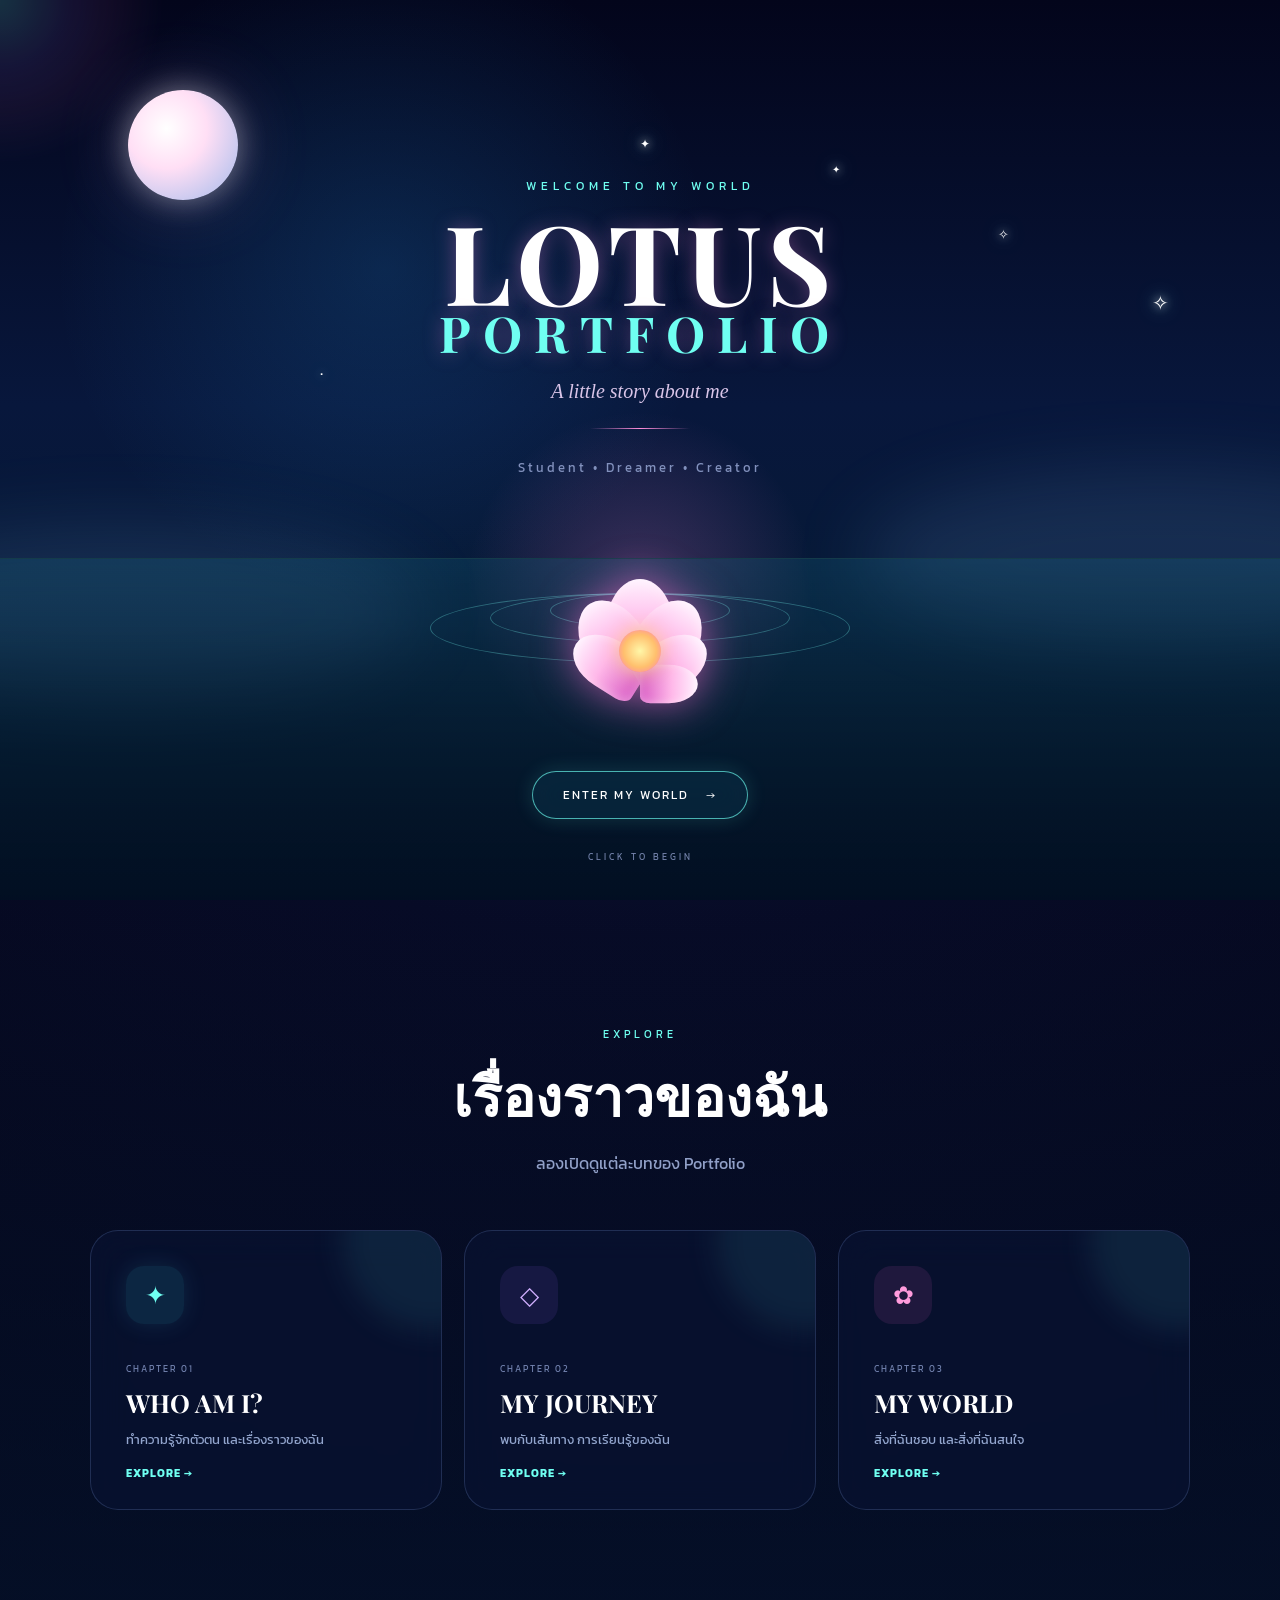
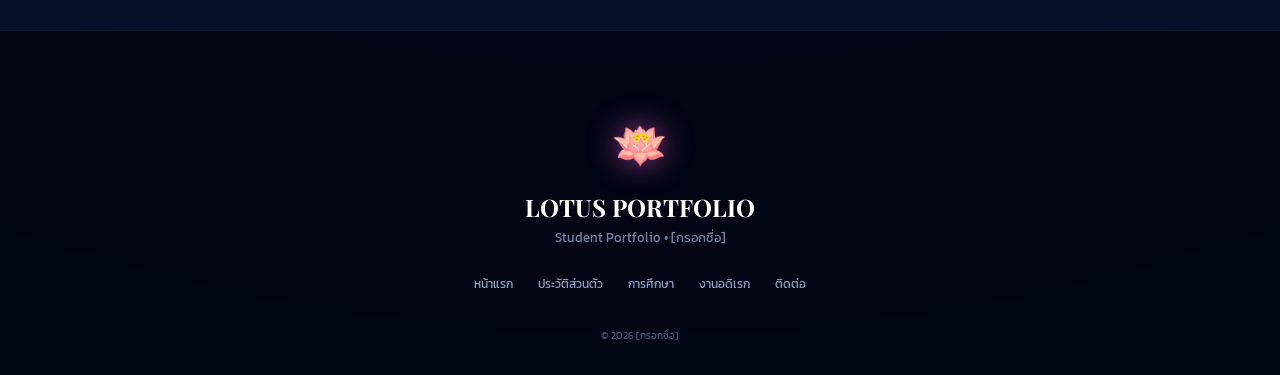
==== commit 42651240: "Update index.html" ====
--- a/index.html
+++ b/index.html
@@ -10,19 +10,18 @@
 @import url('https://fonts.googleapis.com/css2?family=Kanit:wght@300;400;500;600;700&family=Playfair+Display:wght@400;500;600;700&display=swap');
 
 :root{
-    --night:#020617;
-    --deep:#07132e;
-    --blue:#123a76;
-    --cyan:#7cfff4;
-    --aqua:#2ce8ff;
-    --pink:#ff9ddd;
-    --pink2:#ff63c9;
-    --purple:#a878ff;
-    --gold:#ffe29b;
+    --night:#03051c;
+    --deep:#07102e;
+    --blue:#10285a;
+    --cyan:#6ffff1;
+    --aqua:#25dfff;
+    --pink:#ff8edb;
+    --pink2:#ff5fc8;
+    --purple:#a978ff;
+    --gold:#ffd98a;
     --white:#ffffff;
-    --soft:#dce8ff;
-    --muted:#8292ba;
-    --glass:rgba(8,18,49,.62);
+    --soft:#dce7ff;
+    --muted:#91a0c8;
 }
 
 *{
@@ -37,77 +36,63 @@
 
 body{
     font-family:"Kanit",sans-serif;
+    background:
+        radial-gradient(
+            circle at 50% 0%,
+            #17245a,
+            #070b26 45%,
+            #02030e 100%
+        );
     color:var(--white);
-    background:
-        radial-gradient(circle at 15% 10%,rgba(88,141,255,.12),transparent 22%),
-        radial-gradient(circle at 85% 20%,rgba(207,96,255,.10),transparent 23%),
-        linear-gradient(180deg,#020617 0%,#07132e 48%,#020510 100%);
     overflow-x:hidden;
 }
 
-body::before{
-    content:"";
-    position:fixed;
-    inset:0;
-    pointer-events:none;
-    background:
-        radial-gradient(circle at 50% 20%,rgba(112,255,244,.035),transparent 25%),
-        radial-gradient(circle at 50% 80%,rgba(255,120,210,.035),transparent 30%);
-    z-index:0;
-}
-
-::-webkit-scrollbar{
-    width:8px;
-}
-
-::-webkit-scrollbar-track{
-    background:#02030e;
-}
-
-::-webkit-scrollbar-thumb{
-    border-radius:20px;
-    background:linear-gradient(var(--pink),var(--cyan));
-}
-
-/* =========================================================
-MOUSE
-========================================================= */
+/* =========================
+MOUSE GLOW
+========================= */
 
 #mouseGlow{
     position:fixed;
-    width:330px;
-    height:330px;
+    width:320px;
+    height:320px;
     border-radius:50%;
     pointer-events:none;
-    z-index:9999;
+    z-index:99999;
     transform:translate(-50%,-50%);
     background:
-        radial-gradient(circle,
-        rgba(115,255,246,.15) 0%,
-        rgba(165,120,255,.10) 34%,
-        rgba(255,100,210,.07) 52%,
-        transparent 72%);
+        radial-gradient(
+            circle,
+            rgba(109,255,241,.18) 0%,
+            rgba(169,120,255,.10) 30%,
+            rgba(255,105,205,.06) 48%,
+            transparent 72%
+        );
     filter:blur(5px);
+    mix-blend-mode:screen;
 }
 
 .mouse-star{
     position:fixed;
     pointer-events:none;
-    z-index:9998;
-    color:white;
+    z-index:99998;
+    color:#fff;
     font-size:12px;
     text-shadow:
-        0 0 8px white,
-        0 0 15px var(--cyan),
-        0 0 25px var(--pink);
+        0 0 8px var(--cyan),
+        0 0 15px var(--pink);
     animation:mouseStar .8s ease-out forwards;
 }
 
 @keyframes mouseStar{
     0%{
         opacity:1;
-        transform:scale(.4) rotate(0);
-    }
+        transform:scale(.4) rotate(0deg);
+    }
+
+    60%{
+        opacity:1;
+    }
+
     100%{
         opacity:0;
         transform:
@@ -117,98 +102,125 @@
     }
 }
 
+/* =========================
+CLICK RIPPLE
+========================= */
+
 .click-ripple{
     position:fixed;
-    width:12px;
-    height:12px;
+    width:20px;
+    height:20px;
     border-radius:50%;
     border:2px solid var(--cyan);
     pointer-events:none;
-    z-index:9997;
+    z-index:99997;
     transform:translate(-50%,-50%);
     box-shadow:
-        0 0 15px var(--cyan),
+        0 0 12px var(--cyan),
         0 0 25px var(--pink);
     animation:clickRipple 1s ease-out forwards;
 }
 
 @keyframes clickRipple{
-    from{
-        width:12px;
-        height:12px;
+    0%{
+        width:10px;
+        height:10px;
         opacity:1;
     }
-    to{
-        width:190px;
-        height:190px;
+
+    100%{
+        width:180px;
+        height:180px;
         opacity:0;
     }
 }
 
-/* =========================================================
+/* =========================
 FLOATING PETALS
-========================================================= */
+========================= */
 
 .petals-container{
     position:fixed;
     inset:0;
     pointer-events:none;
+    z-index:2;
     overflow:hidden;
-    z-index:3;
 }
 
 .floating-petal{
     position:absolute;
     top:-50px;
-    color:#ffd6ef;
-    opacity:.65;
-    text-shadow:
-        0 0 7px rgba(255,120,210,.8),
-        0 0 18px rgba(120,255,245,.35);
+    font-size:18px;
+    opacity:.7;
+    filter:
+        drop-shadow(
+            0 0 5px
+            rgba(255,130,220,.5)
+        );
     animation:petalFall linear infinite;
 }
 
 @keyframes petalFall{
     0%{
-        transform:translateY(-50px) translateX(0) rotate(0);
+        transform:
+            translateY(-50px)
+            translateX(0)
+            rotate(0deg);
         opacity:0;
     }
+
     10%{
-        opacity:.75;
-    }
+        opacity:.8;
+    }
+
     50%{
-        transform:translateY(50vh) translateX(80px) rotate(180deg);
-    }
+        transform:
+            translateY(50vh)
+            translateX(70px)
+            rotate(180deg);
+    }
+
     100%{
-        transform:translateY(110vh) translateX(-100px) rotate(360deg);
+        transform:
+            translateY(110vh)
+            translateX(-80px)
+            rotate(360deg);
         opacity:0;
     }
 }
 
-/* ========================================================= FIREFLIES
-========================================================= */
+/* =========================
+FIREFLY
+========================= */
 
 .firefly{
     position:fixed;
     width:4px;
     height:4px;
     border-radius:50%;
-    background:#dffff8;
+    background:#d7fff5;
     box-shadow:
-        0 0 8px var(--cyan),
-        0 0 20px var(--cyan);
+        0 0 8px #6ffff1,
+        0 0 18px #6ffff1;
     pointer-events:none;
-    z-index:2;
+    z-index:3;
+
     animation:
-        fireflyMove var(--duration)
-        ease-in-out infinite alternate;
+        fireflyMove
+        var(--duration)
+        ease-in-out
+        infinite
+        alternate;
 }
 
 @keyframes fireflyMove{
     from{
-        transform:translate(0,0) scale(.5);
+        transform:
+            translate(0,0)
+            scale(.5);
         opacity:.2;
     }
+
     to{
         transform:
             translate(var(--x),var(--y))
@@ -217,9 +229,9 @@
     }
 }
 
-/* =========================================================
+/* =========================
 OPENING
-========================================================= */
+========================= */
 
 .opening-control{
     display:none;
@@ -233,7 +245,8 @@
     justify-content:center;
     align-items:center;
     overflow:hidden;
-    background:#02030d;
+    background:#02030e;
+
     transition:
         opacity 1.2s ease,
         visibility 1.2s ease,
@@ -250,15 +263,24 @@
 .opening-bg{
     position:absolute;
     inset:0;
-    background:
-        radial-gradient(circle at 50% 63%,rgba(255,120,220,.19),transparent 20%),
-        radial-gradient(circle at 28% 30%,rgba(35,200,255,.14),transparent 28%),
+
+    background:
+        radial-gradient(
+            circle at 50% 65%,
+            rgba(255,130,220,.22),
+            transparent 20%
+        ),
+        radial-gradient(
+            circle at 30% 30%,
+            rgba(40,170,255,.15),
+            transparent 30%
+        ),
         linear-gradient(
             180deg,
-            #020416 0%,
-            #051034 46%,
-            #072245 72%,
-            #020813 100%
+            #03051b,
+            #08173c 45%,
+            #061a36 70%,
+            #020814
         );
 }
 
@@ -271,37 +293,42 @@
 
 .opening-stars span{
     position:absolute;
-    color:white;
+    color:#fff;
     text-shadow:
         0 0 10px white,
         0 0 20px var(--cyan);
-    animation:starTwinkle 2s ease-in-out infinite;
+
+    animation:
+        starTwinkle
+        2s
+        ease-in-out
+        infinite;
 }
 
 .opening-stars span:nth-child(1){
     top:12%;
     left:15%;
-    font-size:20px;
+    font-size:18px;
 }
 
 .opening-stars span:nth-child(2){
-    top:24%;
+    top:25%;
     left:78%;
-    font-size:14px;
-    animation-delay:.4s;
+    font-size:13px;
+    animation-delay:.5s;
 }
 
 .opening-stars span:nth-child(3){
     top:15%;
     left:50%;
     font-size:12px;
-    animation-delay:.8s;
+    animation-delay:1s;
 }
 
 .opening-stars span:nth-child(4){
     top:40%;
     left:25%;
-    font-size:20px;
+    font-size:18px;
     animation-delay:.2s;
 }
 
@@ -309,21 +336,22 @@
     top:32%;
     left:90%;
     font-size:20px;
-    animation-delay:1.1s;
+    animation-delay:1.2s;
 }
 
 .opening-stars span:nth-child(6){
     top:18%;
     left:65%;
-    font-size:11px;
+    font-size:10px;
     animation-delay:.7s;
 }
 
 @keyframes starTwinkle{
     0%,100%{
-        opacity:.2;
+        opacity:.25;
         transform:scale(.7);
     }
+
     50%{
         opacity:1;
         transform:scale(1.5);
@@ -334,23 +362,36 @@
 
 .opening-moon{
     position:absolute;
-    top:9%;
-    left:9%;
-    width:112px;
-    height:112px;
+    top:10%;
+    left:10%;
+    width:110px;
+    height:110px;
     border-radius:50%;
-    background:
-        radial-gradient(circle at 35% 32%,#ffffff,#ffe9f7 38%,#cbd4ed 75%);
+
+    background:
+        radial-gradient(
+            circle at 35% 35%,
+            #fff,
+            #ffdff5 40%,
+            #c8c9ef 75%
+        );
+
     box-shadow:
-        0 0 30px rgba(255,255,255,.38),
-        0 0 85px rgba(255,170,235,.16);
-    animation:moonFloat 6s ease-in-out infinite;
+        0 0 30px rgba(255,255,255,.4),
+        0 0 80px rgba(255,160,230,.2);
+
+    animation:
+        moonFloat
+        6s
+        ease-in-out
+        infinite;
 }
 
 @keyframes moonFloat{
     0%,100%{
         transform:translateY(0);
     }
+
     50%{
         transform:translateY(-12px);
     }
@@ -360,22 +401,27 @@
 
 .opening-mist{
     position:absolute;
-    width:620px;
+    width:600px;
     height:180px;
     border-radius:50%;
     filter:blur(35px);
-    background:rgba(125,190,255,.11);
-    animation:mistMove 8s ease-in-out infinite;
+    background:rgba(130,190,255,.12);
+
+    animation:
+        mistMove
+        8s
+        ease-in-out
+        infinite;
 }
 
 .mist-left{
     bottom:22%;
-    left:-190px;
+    left:-180px;
 }
 
 .mist-right{
-    bottom:27%;
-    right:-190px;
+    bottom:28%;
+    right:-180px;
     animation-delay:3s;
 }
 
@@ -383,6 +429,7 @@
     0%,100%{
         transform:translateX(0);
     }
+
     50%{
         transform:translateX(80px);
     }
@@ -392,354 +439,321 @@
 
 .opening-water{
     position:absolute;
+    bottom:0;
     left:0;
-    bottom:0;
     width:100%;
-    height:39%;
+    height:38%;
+
     background:
         linear-gradient(
             180deg,
-            rgba(22,110,140,.24),
-            rgba(2,15,35,.98)
-        );
-    border-top:1px solid rgba(120,255,250,.16);
-}
+            rgba(20,104,130,.25),
+            rgba(2,15,35,.95)
+        );
+
+    border-top:
+        1px solid
+        rgba(100,255,245,.18);
+}
+
+/* WATER RIPPLES */
 
 .opening-ripple{
     position:absolute;
+    left:50%;
     top:10%;
-    left:50%;
     transform:translateX(-50%);
-    border:1px solid rgba(120,255,245,.3);
+    border:
+        1px solid
+        rgba(120,255,245,.3);
     border-radius:50%;
 }
 
 .ripple-1{
-    width:450px;
-    height:78px;
+    width:420px;
+    height:70px;
     animation:waterRipple 4s infinite;
 }
 
 .ripple-2{
-    width:320px;
-    height:55px;
-    animation:waterRipple 4s infinite 1s;
+    width:300px;
+    height:50px;
+    animation:
+        waterRipple
+        4s
+        infinite
+        1s;
 }
 
 .ripple-3{
-    width:195px;
+    width:180px;
     height:35px;
-    animation:waterRipple 4s infinite 2s;
+    animation:
+        waterRipple
+        4s
+        infinite
+        2s;
 }
 
 @keyframes waterRipple{
     0%,100%{
-        opacity:.18;
-        transform:translateX(-50%) scale(.8);
-    }
+        opacity:.2;
+        transform:
+            translateX(-50%)
+            scale(.8);
+    }
+
     50%{
-        opacity:.85;
-        transform:translateX(-50%) scale(1.15);
-    }
-}
-
-/* =========================================================
-NEW LOTUS
-========================================================= */
-
-.lotus-wrap{
+        opacity:.8;
+        transform:
+            translateX(-50%)
+            scale(1.15);
+    }
+}
+
+/* =========================
+ORIGINAL LOTUS
+========================= */
+
+.opening-lotus{
     position:absolute;
+    bottom:24%;
     left:50%;
+    width:210px;
+    height:120px;
+
     transform:translateX(-50%);
-    width:320px;
-    height:240px;
+
     filter:
-        drop-shadow(0 0 25px rgba(255,100,220,.42))
-        drop-shadow(0 0 45px rgba(80,230,255,.10));
-    animation:lotusFloat 4.5s ease-in-out infinite;
-}
-
-.opening-lotus{
-    bottom:19%;
-}
-
-.lotus-shadow{
+        drop-shadow(
+            0 0 20px
+            rgba(255,110,210,.6)
+        );
+
+    animation:
+        lotusFloat
+        4s
+        ease-in-out
+        infinite;
+}
+
+.petal{
     position:absolute;
+    width:70px;
+    height:105px;
     left:50%;
-    bottom:28px;
-    transform:translateX(-50%);
-    width:300px;
-    height:58px;
-    border-radius:50%;
-    background:radial-gradient(
-        ellipse,
-        rgba(100,255,245,.28),
-        rgba(255,120,220,.10) 40%,
-        transparent 72%
-    );
-    filter:blur(7px);
-}
-
-.lotus-petal{
-    position:absolute;
-    left:50%;
-    bottom:34px;
-    width:95px;
-    height:165px;
-    transform-origin:50% 100%;
+    bottom:0;
+
+    transform-origin:
+        50% 100%;
+
     border-radius:
-        72% 72% 28% 28% /
-        78% 78% 32% 32%;
+        70% 70% 25% 25%;
+
     background:
         linear-gradient(
             180deg,
-            #fffaff 0%,
-            #ffd8f0 26%,
-            #ffabd9 54%,
-            #d85dbd 100%
-        );
-    border:1px solid rgba(255,255,255,.18);
+            #fff2ff,
+            #ffb8e9 45%,
+            #d95cc4
+        );
+
     box-shadow:
-        inset 0 4px 15px rgba(255,255,255,.42),
-        inset 0 -12px 22px rgba(164,52,138,.20);
-}
-
-.lotus-petal::before{
-    content:"";
-    position:absolute;
-    left:50%;
-    top:8%;
-    width:2px;
-    height:80%;
-    transform:translateX(-50%);
-    background:linear-gradient(
-        transparent,
-        rgba(255,255,255,.42),
-        rgba(154,58,135,.14),
-        transparent
-    );
-}
-
-.lotus-petal.back-1{
-    transform:translateX(-50%) rotate(-58deg) scale(.72);
-}
-
-.lotus-petal.back-2{
-    transform:translateX(-50%) rotate(58deg) scale(.72);
-}
-
-.lotus-petal.back-3{
-    transform:translateX(-50%) rotate(-34deg) scale(.88);
-}
-
-.lotus-petal.back-4{
-    transform:translateX(-50%) rotate(34deg) scale(.88);
-}
-
-.lotus-petal.middle-1{
-    transform:translateX(-50%) rotate(-18deg) scale(.97);
-}
-
-.lotus-petal.middle-2{
-    transform:translateX(-50%) rotate(18deg) scale(.97);
-}
-
-.lotus-petal.front{
+        inset 0 0 15px
+        rgba(255,255,255,.4);
+}
+
+.opening-lotus .p1{
     transform:
         translateX(-50%)
-        translateY(5px)
-        scale(1.02);
-    background:
-        linear-gradient(
-            180deg,
-            #fff9ff,
-            #ffd9ef 30%,
-            #f69cca 67%,
-            #c44fae
-        );
+        rotate(0deg);
+}
+
+.opening-lotus .p2{
+    transform:
+        translateX(-50%)
+        rotate(-32deg)
+        scale(.9);
+}
+
+.opening-lotus .p3{
+    transform:
+        translateX(-50%)
+        rotate(32deg)
+        scale(.9);
+}
+
+.opening-lotus .p4{
+    transform:
+        translateX(-50%)
+        rotate(-58deg)
+        scale(.72);
+}
+
+.opening-lotus .p5{
+    transform:
+        translateX(-50%)
+        rotate(58deg)
+        scale(.72);
+}
+
+.opening-lotus .p6{
+    transform:
+        translateX(-50%)
+        rotate(90deg)
+        scale(.55);
 }
 
 .lotus-center{
     position:absolute;
+    width:42px;
+    height:42px;
     left:50%;
-    bottom:34px;
+    bottom:12px;
+
     transform:translateX(-50%);
-    width:67px;
-    height:67px;
+
     border-radius:50%;
-    z-index:5;
+
     background:
         radial-gradient(
             circle,
-            #fff6ae 0 18%,
-            #ffd979 35%,
-            #ffb86e 60%,
-            #ff7fba 100%
-        );
+            #fff7a8,
+            #ffbf6d 55%,
+            #ff78bc
+        );
+
     box-shadow:
-        0 0 18px #ffd98a,
-        0 0 35px rgba(255,184,100,.45);
-}
-
-.lotus-center::before,
-.lotus-center::after{
-    content:"";
-    position:absolute;
-    left:50%;
-    top:50%;
-    width:7px;
-    height:25px;
-    border-radius:100%;
-    background:#fff2b4;
-    box-shadow:
-        18px -5px 0 #ffd87a,
-        -18px -5px 0 #ffd87a,
-        5px -20px 0 #fff2b4,
-        -5px -20px 0 #fff2b4;
-}
-
-.lotus-center::before{
-    transform:translate(-50%,-50%) rotate(22deg);
-}
-
-.lotus-center::after{
-    transform:translate(-50%,-50%) rotate(-22deg);
-}
-
-.lotus-water{
-    position:absolute;
-    left:50%;
-    bottom:7px;
-    transform:translateX(-50%);
-    width:305px;
-    height:75px;
-}
-
-.lotus-water::before,
-.lotus-water::after{
-    content:"";
-    position:absolute;
-    left:50%;
-    transform:translateX(-50%);
-    border:1px solid rgba(124,255,244,.28);
-    border-radius:50%;
-}
-
-.lotus-water::before{
-    width:100%;
-    height:55%;
-}
-
-.lotus-water::after{
-    width:72%;
-    height:38%;
-    top:15%;
-}
-
-.lily{
-    position:absolute;
-    bottom:5px;
-    width:105px;
-    height:65px;
-    border-radius:80% 15% 80% 15%;
-    background:
-        radial-gradient(circle at 35% 35%,#72b97c,#287158 60%,#0d4037);
-    box-shadow:
-        inset 0 0 20px rgba(170,255,190,.08),
-        0 0 18px rgba(35,190,130,.13);
-}
-
-.lily-left{
-    left:-14px;
-    transform:rotate(-16deg);
-}
-
-.lily-right{
-    right:-8px;
-    transform:rotate(16deg);
+        0 0 20px #ffd98a;
 }
 
 @keyframes lotusFloat{
     0%,100%{
-        transform:translateX(-50%) translateY(0);
-    }
+        transform:
+            translateX(-50%)
+            translateY(0);
+    }
+
     50%{
-        transform:translateX(-50%) translateY(-12px);
-    }
-}
-
-/* OPENING CONTENT */
+        transform:
+            translateX(-50%)
+            translateY(-12px);
+    }
+}
+
+/* =========================
+OPENING TEXT
+========================= */
 
 .opening-content{
     position:relative;
-    z-index:10;
+    z-index:5;
     text-align:center;
-    margin-top:-255px;
+    margin-top:-250px;
 }
 
 .opening-small{
     color:var(--cyan);
-    letter-spacing:6px;
-    font-size:11px;
+    letter-spacing:5px;
+    font-size:12px;
 }
 
 .opening-content h1{
-    margin-top:16px;
-    font-family:"Playfair Display",serif;
-    font-size:clamp(52px,9vw,108px);
-    line-height:.92;
+    margin-top:15px;
+
+    font-family:
+        "Playfair Display",
+        serif;
+
+    font-size:
+        clamp(
+            55px,
+            10vw,
+            110px
+        );
+
+    line-height:.9;
     letter-spacing:5px;
-    text-shadow:0 0 28px rgba(255,150,225,.22);
+
+    text-shadow:
+        0 0 20px
+        rgba(255,140,225,.35);
 }
 
 .opening-content h1 span{
     display:block;
-    margin-top:7px;
-    font-size:.43em;
+    font-size:.45em;
     letter-spacing:12px;
     color:var(--cyan);
 }
 
 .opening-content p{
-    margin-top:24px;
-    color:#dfcbe9;
-    font-family:"Playfair Display",serif;
-    font-size:19px;
+    margin-top:25px;
+    color:#d9c5e8;
+
+    font-family:
+        "Playfair Display",
+        serif;
+
+    font-size:20px;
     font-style:italic;
 }
 
 .opening-line{
-    width:110px;
+    width:100px;
     height:1px;
-    margin:24px auto;
-    background:linear-gradient(
-        90deg,
-        transparent,
-        var(--pink),
-        transparent
-    );
+    margin:25px auto;
+
+    background:
+        linear-gradient(
+            90deg,
+            transparent,
+            var(--pink),
+            transparent
+        );
 }
 
 .opening-content small{
-    color:#7b8cb5;
+    color:#8291bd;
     letter-spacing:3px;
 }
+
+/* ENTER */
 
 .enter-button{
     position:absolute;
+    bottom:9%;
     left:50%;
-    bottom:9%;
+
     transform:translateX(-50%);
-    z-index:20;
-    padding:14px 32px;
+
+    z-index:10;
+    cursor:pointer;
+
+    padding:
+        14px
+        30px;
+
     border-radius:40px;
-    border:1px solid rgba(110,255,241,.6);
+
+    border:
+        1px solid
+        rgba(110,255,241,.65);
+
     color:white;
-    background:rgba(10,45,70,.5);
-    backdrop-filter:blur(18px);
-    cursor:pointer;
+
+    background:
+        rgba(10,50,75,.5);
+
+    backdrop-filter:blur(15px);
+
+    box-shadow:
+        0 0 20px
+        rgba(100,255,240,.15);
+
     letter-spacing:2px;
     font-size:12px;
+
     transition:.35s;
 }
 
@@ -748,116 +762,163 @@
 }
 
 .enter-button:hover{
-    transform:translateX(-50%) translateY(-5px);
     background:
         linear-gradient(
             90deg,
-            rgba(255,95,200,.25),
-            rgba(60,235,255,.24)
-        );
-    box-shadow:0 0 32px rgba(110,255,240,.42);
+            rgba(255,95,200,.3),
+            rgba(60,235,255,.3)
+        );
+
+    box-shadow:
+        0 0 30px
+        rgba(100,255,240,.45);
+
+    transform:
+        translateX(-50%)
+        translateY(-5px);
 }
 
 .opening-hint{
     position:absolute;
     bottom:4%;
-    color:#64779f;
+    color:#7180a8;
     font-size:9px;
-    letter-spacing:4px;
-}
-
-/* =========================================================
-HEADER
-========================================================= */
+    letter-spacing:3px;
+}
+
+/* =========================
+NAV
+========================= */
 
 .site-header{
     position:fixed;
     top:18px;
     left:0;
     width:100%;
-    z-index:2000;
+    z-index:1000;
 }
 
 .navbar{
     width:min(1180px,92%);
     margin:auto;
+
     display:flex;
     align-items:center;
     justify-content:space-between;
-    padding:12px 20px;
-    border:1px solid rgba(255,160,230,.18);
+
+    padding:
+        12px
+        20px;
+
+    border:
+        1px solid
+        rgba(255,160,230,.2);
+
     border-radius:30px;
-    background:rgba(5,12,39,.62);
+
+    background:
+        rgba(5,12,39,.58);
+
     backdrop-filter:blur(18px);
-    box-shadow:0 12px 45px rgba(0,0,0,.18);
+
+    box-shadow:
+        0 10px 50px
+        rgba(0,0,0,.2);
 }
 
 .logo{
     display:flex;
     align-items:center;
     gap:10px;
+
     text-decoration:none;
     color:white;
-    font-family:"Playfair Display",serif;
+
+    font-family:
+        "Playfair Display",
+        serif;
+
     font-size:20px;
+    letter-spacing:1px;
 }
 
 .logo-icon{
-    width:40px;
-    height:40px;
+    width:38px;
+    height:38px;
+
     display:grid;
     place-items:center;
+
     border-radius:50%;
-    font-size:21px;
+
+    font-size:22px;
+
     background:
         linear-gradient(
             135deg,
             #ff9de2,
             #a979ff
         );
-    box-shadow:0 0 20px rgba(255,120,220,.45);
+
+    box-shadow:
+        0 0 20px
+        rgba(255,120,220,.5);
 }
 
 .logo strong{
     display:block;
     font-family:"Kanit",sans-serif;
-    font-size:8px;
+    font-size:9px;
     letter-spacing:3px;
     color:var(--cyan);
 }
 
 .nav-links{
     display:flex;
-    gap:27px;
+    gap:28px;
 }
 
 .nav-links a{
     position:relative;
     text-decoration:none;
-    color:#aec0e7;
-    font-size:12px;
+    color:#b8c8eb;
+    font-size:13px;
     transition:.3s;
 }
 
 .nav-links a:hover,
 .nav-links a.active{
-    color:white;
-    text-shadow:0 0 12px var(--cyan);
+    color:#fff;
+
+    text-shadow:
+        0 0 12px
+        var(--cyan);
 }
 
 .nav-links a::after{
     content:"";
+
     position:absolute;
     left:50%;
     bottom:-8px;
+
     width:0;
     height:2px;
-    transform:translateX(-50%);
-    background:linear-gradient(
-        90deg,
-        var(--pink),
-        var(--cyan)
-    );
+
+    transform:
+        translateX(-50%);
+
+    background:
+        linear-gradient(
+            90deg,
+            var(--pink),
+            var(--cyan)
+        );
+
+    box-shadow:
+        0 0 8px
+        var(--cyan);
+
     transition:.3s;
 }
 
@@ -866,392 +927,150 @@
     width:100%;
 }
 
-/* =========================================================
-MUSIC
-========================================================= */
+/* =========================
+MUSIC BUTTON
+========================= */
 
 .music-button{
     position:fixed;
     right:22px;
     bottom:22px;
+
     width:48px;
     height:48px;
+
     border:none;
     border-radius:50%;
+
     z-index:2500;
     cursor:pointer;
+
     color:white;
-    background:rgba(8,23,56,.75);
-    border:1px solid rgba(124,255,244,.30);
+
+    background:
+        rgba(8,23,56,.75);
+
+    border:
+        1px solid
+        rgba(124,255,244,.3);
+
     backdrop-filter:blur(15px);
+
     box-shadow:
-        0 0 20px rgba(80,230,255,.15);
+        0 0 20px
+        rgba(80,230,255,.15);
+
     transition:.3s;
 }
 
 .music-button:hover{
     transform:translateY(-5px);
+
     box-shadow:
-        0 0 28px rgba(80,230,255,.34);
+        0 0 28px
+        rgba(80,230,255,.34);
 }
 
 .music-button.playing{
-    animation:musicPulse 1.7s ease-in-out infinite;
+    animation:
+        musicPulse
+        1.7s
+        ease-in-out
+        infinite;
 }
 
 @keyframes musicPulse{
     50%{
         box-shadow:
-            0 0 15px rgba(124,255,244,.25),
-            0 0 35px rgba(255,105,210,.18);
-    }
-}
-
-/* =========================================================
+            0 0 15px
+            rgba(124,255,244,.25),
+            0 0 35px
+            rgba(255,105,210,.18);
+    }
+}
+
+/* =========================
 HOME
-========================================================= */
+========================= */
 
 .home-hero{
     min-height:100vh;
     position:relative;
     overflow:hidden;
-    padding:145px 6% 100px;
+
+    padding:
+        150px
+        6%
+        100px;
+
     display:flex;
     align-items:center;
 }
 
-.home-hero::after{
+.home-hero::before{
     content:"";
+
     position:absolute;
     inset:0;
-    pointer-events:none;
+
     background:
         radial-gradient(
-            circle at 74% 28%,
-            rgba(165,100,255,.16),
+            circle at 75% 30%,
+            rgba(160,90,255,.18),
             transparent 25%
         ),
         radial-gradient(
-            circle at 25% 78%,
-            rgba(255,90,190,.10),
+            circle at 30% 80%,
+            rgba(255,80,190,.13),
             transparent 25%
         );
+
+    pointer-events:none;
 }
 
 .home-decoration{
     position:absolute;
     border-radius:50%;
-    filter:blur(8px);
+    filter:blur(5px);
     pointer-events:none;
 }
 
 .decoration-1{
-    width:340px;
-    height:340px;
-    left:-160px;
-    top:15%;
-    background:radial-gradient(
-        circle,
-        rgba(40,220,255,.15),
-        transparent 70%
-    );
-}
-
-.decoration-2{
-    width:440px;
-    height:440px;
-    right:-210px;
-    bottom:-130px;
-    background:radial-gradient(
-        circle,
-        rgba(255,90,210,.13),
-        transparent 70%
-    );
-}
-
-.home-content{
-    position:relative;
-    z-index:10;
-    width:min(1180px,100%);
-    margin:auto;
-    display:grid;
-    grid-template-columns:1fr 1fr;
-    gap:65px;
-    align-items:center;
-}
-
-.home-copy{
-    animation:contentIn 1.1s ease forwards;
-}
-
-@keyframes contentIn{
-    from{
-        opacity:0;
-        transform:translateY(32px);
-    }
-    to{
-        opacity:1;
-        transform:translateY(0);
-    }
-}
-
-.eyebrow{
-    display:inline-flex;
-    gap:8px;
-    padding:8px 16px;
-    border-radius:30px;
-    border:1px solid rgba(110,255,240,.30);
-    color:var(--cyan);
-    background:rgba(40,220,240,.05);
-    font-size:10px;
-    letter-spacing:2px;
-}
-
-.chapter{
-    display:block;
-    margin-top:22px;
-    color:#8d7ead;
-    font-size:10px;
-    letter-spacing:4px;
-}
-
-.home-copy h2{
-    margin-top:10px;
-    font-size:clamp(40px,6vw,70px);
-    line-height:1.08;
-    letter-spacing:-2px;
-}
-
-.home-copy h2 span{
-    color:var(--pink);
-    text-shadow:0 0 20px rgba(255,110,210,.42);
-}
-
-.role{
-    margin-top:18px;
-    color:var(--cyan);
-    letter-spacing:3px;
-    font-size:11px;
-}
-
-.description{
-    margin-top:18px;
-    max-width:570px;
-    color:#9eafd3;
-    line-height:2;
-    font-size:14px;
-}
-
-.home-buttons{
-    display:flex;
-    gap:13px;
-    margin-top:30px;
-    flex-wrap:wrap;
-}
-
-.button{
-    display:inline-flex;
-    align-items:center;
-    gap:10px;
-    padding:13px 23px;
-    border-radius:30px;
-    text-decoration:none;
-    font-size:12px;
-    transition:.35s;
-}
-
-.button.primary{
-    color:#05192a;
-    background:
-        linear-gradient(
-            135deg,
-            #90fff6,
-            #4bdcff
-        );
-    box-shadow:
-        0 0 24px rgba(70,240,255,.26);
-}
-
-.button.primary:hover{
-    transform:translateY(-5px) scale(1.03);
-    box-shadow:
-        0 0 36px rgba(70,240,255,.48);
-}
-
-.button.secondary{
-    color:white;
-    background:rgba(255,100,200,.04);
-    border:1px solid rgba(255,145,220,.36);
-}
-
-.button.secondary:hover{
-    transform:translateY(-5px);
-    background:rgba(255,100,200,.10);
-}
-
-.home-mini-info{
-    display:flex;
-    margin-top:37px;
-    width:max-content;
-    max-width:100%;
-    padding:15px 21px;
-    border-radius:22px;
-    border:1px solid rgba(130,170,240,.15);
-    background:rgba(7,18,47,.48);
-    backdrop-filter:blur(12px);
-}
-
-.home-mini-info div{
-    min-width:80px;
-    text-align:center;
-    padding:0 17px;
-}
-
-.home-mini-info div + div{
-    border-left:1px solid rgba(150,180,240,.14);
-}
-
-.home-mini-info strong{
-    display:block;
-    color:var(--pink);
-    font-family:"Playfair Display",serif;
-    font-size:24px;
-}
-
-.home-mini-info span{
-    color:#7887ac;
-    font-size:8px;
-    letter-spacing:2px;
-}
-
-/* =========================================================
-HOME LOTUS
-========================================================= */
-
-.home-lake{
-    position:relative;
-    height:560px;
-    display:grid;
-    place-items:center;
-}
-
-.lake-glow{
-    position:absolute;
-    width:520px;
-    height:520px;
-    border-radius:50%;
+    width:300px;
+    height:300px;
+    top:10%;
+    left:-150px;
+
     background:
         radial-gradient(
             circle,
-            rgba(255,100,210,.16),
-            rgba(80,220,255,.08) 35%,
+            rgba(40,220,255,.18),
             transparent 70%
         );
-    filter:blur(9px);
-    animation:lakeGlow 5s ease-in-out infinite;
-}
-
-@keyframes lakeGlow{
-    0%,100%{
-        transform:scale(.95);
-        opacity:.7;
-    }
-    50%{
-        transform:scale(1.08);
-        opacity:1;
-    }
-}
-
-.lake-orbit{
-    position:absolute;
-    border:1px solid rgba(100,255,245,.22);
-    border-radius:50%;
-    transform:rotateX(65deg);
-}
-
-.orbit-one{
-    width:520px;
-    height:180px;
-    animation:orbitSpin 12s linear infinite;
-}
-
-.orbit-two{
-    width:420px;
-    height:140px;
-    border-color:rgba(255,120,220,.28);
-    animation:orbitSpin 18s linear infinite reverse;
-}
-
-@keyframes orbitSpin{
-    to{
-        transform:
-            rotateX(65deg)
-            rotateZ(360deg);
-    }
-}
-
-.home-lake .lotus-wrap{
-    position:relative;
-    left:auto;
-    bottom:auto;
-    transform:none;
-    width:330px;
-    height:245px;
-}
-
-.home-lake .lotus-petal{
-    width:100px;
-    height:170px;
-}
-
-.home-lake .lotus-center{
-    width:70px;
-    height:70px;
-}
-
-.home-lake .lotus-shadow{
-    width:315px;
-}
-
-.lake-label{
-    position:absolute;
-    right:0;
-    bottom:18px;
-    display:flex;
-    align-items:center;
-    gap:12px;
-    padding:12px 18px;
-    border-radius:18px;
-    border:1px solid rgba(255,150,220,.23);
-    background:rgba(10,20,50,.58);
-    backdrop-filter:blur(15px);
-}
-
-.lake-label > span{
-    font-size:28px;
-}
-
-.lake-label strong{
-    display:block;
-    color:var(--pink);
-    font-family:"Playfair Display",serif;
-    font-size:13px;
-    letter-spacing:2px;
-}
-
-.lake-label small{
-    color:#7383aa;
-    font-size:9px;
-}
-
-/* =========================================================
-BUBBLES
-========================================================= */
+}
+
+.decoration-2{
+    width:400px;
+    height:400px;
+    right:-200px;
+    bottom:-100px;
+
+    background:
+        radial-gradient(
+            circle,
+            rgba(255,90,210,.15),
+            transparent 70%
+        );
+}
 
 .home-bubble{
     position:absolute;
     border-radius:50%;
-    border:1px solid rgba(170,255,255,.4);
+
+    border:
+        1px solid
+        rgba(170,255,255,.45);
+
     background:
         radial-gradient(
             circle at 30% 25%,
@@ -1259,80 +1078,750 @@
             rgba(70,230,255,.08) 35%,
             transparent 70%
         );
-    box-shadow:0 0 15px rgba(80,255,250,.16);
-    animation:bubbleUp 9s linear infinite;
+
+    box-shadow:
+        0 0 15px
+        rgba(80,255,250,.2);
+
+    animation:
+        bubbleUp
+        9s
+        linear
+        infinite;
 }
 
 @keyframes bubbleUp{
+
     0%{
         opacity:0;
-        transform:translateY(0);
-    }
+        transform:
+            translateY(0)
+            translateX(0);
+    }
+
     15%{
         opacity:.8;
     }
+
     100%{
         opacity:0;
-        transform:translateY(-100vh) translateX(50px);
-    }
-}
-
-/* =========================================================
+        transform:
+            translateY(-100vh)
+            translateX(50px);
+    }
+}
+
+.home-content{
+    position:relative;
+    z-index:5;
+
+    width:min(1180px,100%);
+    margin:auto;
+
+    display:grid;
+
+    grid-template-columns:
+        1fr
+        1fr;
+
+    gap:70px;
+
+    align-items:center;
+}
+
+.home-copy{
+    animation:
+        contentIn
+        1.2s
+        ease
+        forwards;
+}
+
+@keyframes contentIn{
+
+    from{
+        opacity:0;
+        transform:translateY(35px);
+    }
+
+    to{
+        opacity:1;
+        transform:translateY(0);
+    }
+}
+
+.eyebrow{
+    display:inline-flex;
+    align-items:center;
+    gap:8px;
+
+    padding:
+        8px
+        16px;
+
+    border-radius:30px;
+
+    border:
+        1px solid
+        rgba(110,255,240,.35);
+
+    background:
+        rgba(40,220,240,.06);
+
+    color:var(--cyan);
+
+    font-size:11px;
+    letter-spacing:2px;
+}
+
+.chapter{
+    display:block;
+    margin-top:22px;
+
+    color:#8f7fae;
+
+    font-size:11px;
+    letter-spacing:4px;
+}
+
+.home-copy h2{
+    margin-top:10px;
+
+    font-size:
+        clamp(
+            40px,
+            6vw,
+            72px
+        );
+
+    line-height:1.12;
+
+    letter-spacing:-2px;
+}
+
+.home-copy h2 span{
+    display:inline-block;
+
+    color:var(--pink);
+
+    text-shadow:
+        0 0 20px
+        rgba(255,110,210,.5);
+}
+
+.role{
+    margin-top:20px;
+
+    color:var(--cyan);
+
+    letter-spacing:3px;
+
+    font-size:11px;
+}
+
+.description{
+    margin-top:18px;
+
+    max-width:570px;
+
+    color:#a7b6d7;
+
+    line-height:2;
+
+    font-size:15px;
+}
+
+.home-buttons{
+    display:flex;
+    gap:14px;
+    margin-top:30px;
+    flex-wrap:wrap;
+}
+
+.button{
+    text-decoration:none;
+
+    padding:
+        13px
+        23px;
+
+    border-radius:30px;
+
+    display:inline-flex;
+
+    align-items:center;
+    gap:10px;
+
+    transition:.35s;
+
+    font-size:13px;
+}
+
+.button.primary{
+    color:#07172c;
+
+    background:
+        linear-gradient(
+            135deg,
+            #8efff5,
+            #4edaff
+        );
+
+    box-shadow:
+        0 0 20px
+        rgba(70,240,255,.3);
+}
+
+.button.primary:hover{
+    transform:
+        translateY(-5px)
+        scale(1.03);
+
+    box-shadow:
+        0 0 35px
+        rgba(70,240,255,.55);
+}
+
+.button.secondary{
+    color:white;
+
+    border:
+        1px solid
+        rgba(255,145,220,.4);
+
+    background:
+        rgba(255,100,200,.05);
+}
+
+.button.secondary:hover{
+    transform:
+        translateY(-5px);
+
+    background:
+        rgba(255,100,200,.12);
+
+    box-shadow:
+        0 0 25px
+        rgba(255,100,200,.2);
+}
+
+.home-mini-info{
+    display:flex;
+
+    margin-top:40px;
+
+    width:max-content;
+    max-width:100%;
+
+    padding:
+        17px
+        25px;
+
+    border-radius:22px;
+
+    border:
+        1px solid
+        rgba(130,170,240,.18);
+
+    background:
+        rgba(7,18,47,.5);
+
+    backdrop-filter:blur(12px);
+}
+
+.home-mini-info div{
+    min-width:80px;
+
+    text-align:center;
+
+    padding:
+        0
+        18px;
+}
+
+.home-mini-info div + div{
+    border-left:
+        1px solid
+        rgba(150,180,240,.15);
+}
+
+.home-mini-info strong{
+    display:block;
+
+    color:var(--pink);
+
+    font-family:
+        "Playfair Display";
+
+    font-size:25px;
+}
+
+.home-mini-info span{
+    color:#7887ad;
+
+    font-size:9px;
+
+    letter-spacing:2px;
+}
+
+/* =========================
+LOTUS LAKE
+========================= */
+
+.home-lake{
+    position:relative;
+
+    height:560px;
+
+    display:grid;
+    place-items:center;
+}
+
+.lake-glow{
+    position:absolute;
+
+    width:520px;
+    height:520px;
+
+    border-radius:50%;
+
+    background:
+        radial-gradient(
+            circle,
+            rgba(255,100,210,.18),
+            rgba(80,220,255,.08) 35%,
+            transparent 70%
+        );
+
+    filter:blur(10px);
+
+    animation:
+        lakeGlow
+        5s
+        ease-in-out
+        infinite;
+}
+
+@keyframes lakeGlow{
+
+    0%,100%{
+        transform:scale(.95);
+        opacity:.7;
+    }
+
+    50%{
+        transform:scale(1.08);
+        opacity:1;
+    }
+}
+
+.lake-orbit{
+    position:absolute;
+
+    border:
+        1px solid
+        rgba(100,255,245,.25);
+
+    border-radius:50%;
+
+    transform:rotateX(65deg);
+}
+
+.orbit-one{
+    width:510px;
+    height:180px;
+
+    animation:
+        orbitSpin
+        12s
+        linear
+        infinite;
+}
+
+.orbit-two{
+    width:420px;
+    height:140px;
+
+    border-color:
+        rgba(255,120,220,.3);
+
+    animation:
+        orbitSpin
+        18s
+        linear
+        infinite reverse;
+}
+
+@keyframes orbitSpin{
+
+    to{
+        transform:
+            rotateX(65deg)
+            rotateZ(360deg);
+    }
+}
+
+.lake-lotus{
+    position:relative;
+
+    width:270px;
+    height:170px;
+
+    filter:
+        drop-shadow(
+            0 0 25px
+            rgba(255,100,220,.65)
+        );
+
+    animation:
+        mainLotus
+        4s
+        ease-in-out
+        infinite;
+}
+
+.lake-lotus .petal{
+    width:85px;
+    height:135px;
+}
+
+@keyframes mainLotus{
+
+    0%,100%{
+        transform:translateY(0);
+    }
+
+    50%{
+        transform:translateY(-15px);
+    }
+}
+
+.lake-water{
+    position:absolute;
+
+    bottom:60px;
+
+    width:500px;
+    height:100px;
+}
+
+.lake-water span{
+    position:absolute;
+
+    left:50%;
+
+    transform:
+        translateX(-50%);
+
+    border:
+        1px solid
+        rgba(100,255,245,.25);
+
+    border-radius:50%;
+}
+
+.lake-water span:nth-child(1){
+    width:450px;
+    height:70px;
+}
+
+.lake-water span:nth-child(2){
+    width:330px;
+    height:50px;
+}
+
+.lake-water span:nth-child(3){
+    width:200px;
+    height:30px;
+}
+
+/* LEAVES */
+
+.leaf{
+    position:absolute;
+
+    width:145px;
+    height:90px;
+
+    border-radius:
+        80% 20%
+        80% 20%;
+
+    background:
+        radial-gradient(
+            circle at 45% 45%,
+            #6da96b,
+            #1d684e 60%,
+            #0b382e
+        );
+
+    box-shadow:
+        inset 0 0 20px
+        rgba(180,255,190,.1),
+
+        0 0 20px
+        rgba(20,180,130,.18);
+
+    animation:
+        leafFloat
+        5s
+        ease-in-out
+        infinite;
+}
+
+.leaf::before{
+    content:"";
+
+    position:absolute;
+
+    width:2px;
+    height:75%;
+
+    left:50%;
+    top:15%;
+
+    background:
+        rgba(200,255,210,.3);
+
+    transform:rotate(30deg);
+}
+
+.leaf::after{
+    content:"";
+
+    position:absolute;
+
+    width:75%;
+    height:2px;
+
+    left:13%;
+    top:50%;
+
+    background:
+        rgba(200,255,210,.18);
+
+    transform:rotate(-8deg);
+}
+
+.leaf-left{
+    left:5%;
+    bottom:130px;
+
+    transform:
+        rotate(-18deg);
+}
+
+.leaf-right{
+    right:2%;
+    bottom:170px;
+
+    transform:
+        rotate(18deg)
+        scale(.85);
+
+    animation-delay:1.5s;
+}
+
+@keyframes leafFloat{
+
+    0%,100%{
+        transform:
+            translateY(0)
+            rotate(-15deg);
+    }
+
+    50%{
+        transform:
+            translateY(-10px)
+            rotate(-10deg);
+    }
+}
+
+/* LIGHTS */
+
+.lake-light{
+    position:absolute;
+
+    color:white;
+
+    text-shadow:
+        0 0 10px white,
+        0 0 25px var(--cyan);
+
+    animation:
+        lightTwinkle
+        2.5s
+        infinite;
+}
+
+.light-1{
+    top:20%;
+    right:15%;
+}
+
+.light-2{
+    top:35%;
+    left:10%;
+    animation-delay:1s;
+}
+
+.light-3{
+    bottom:22%;
+    right:20%;
+    animation-delay:.5s;
+}
+
+@keyframes lightTwinkle{
+
+    0%,100%{
+        opacity:.3;
+        transform:scale(.7);
+    }
+
+    50%{
+        opacity:1;
+        transform:scale(1.4);
+    }
+}
+
+/* LABEL */
+
+.lake-label{
+    position:absolute;
+
+    bottom:20px;
+    right:0;
+
+    display:flex;
+
+    align-items:center;
+    gap:12px;
+
+    padding:
+        12px
+        18px;
+
+    border:
+        1px solid
+        rgba(255,150,220,.25);
+
+    border-radius:18px;
+
+    background:
+        rgba(10,20,50,.6);
+
+    backdrop-filter:blur(15px);
+}
+
+.lake-label > span{
+    font-size:28px;
+}
+
+.lake-label strong{
+    display:block;
+
+    font-family:
+        "Playfair Display";
+
+    color:var(--pink);
+
+    font-size:13px;
+
+    letter-spacing:2px;
+}
+
+.lake-label small{
+    color:#7585ae;
+    font-size:10px;
+}
+
+/* =========================
 EXPLORE
-========================================================= */
+========================= */
 
 .explore{
     position:relative;
-    padding:115px 6% 130px;
+
+    padding:
+        120px
+        6%;
+
     background:
         linear-gradient(
             180deg,
             transparent,
-            rgba(4,19,46,.72)
+            rgba(5,20,48,.65)
         );
 }
 
 .section-heading{
     text-align:center;
-    margin-bottom:52px;
+
+    margin-bottom:55px;
 }
 
 .section-heading > span{
     color:var(--cyan);
-    font-size:10px;
+
+    font-size:11px;
+
     letter-spacing:4px;
 }
 
 .section-heading h2{
-    margin-top:9px;
-    font-family:"Playfair Display",serif;
-    font-size:clamp(35px,5vw,54px);
+    margin-top:10px;
+
+    font-size:
+        clamp(
+            35px,
+            5vw,
+            55px
+        );
+
+    font-family:
+        "Playfair Display";
 }
 
 .section-heading p{
     margin-top:10px;
+
     color:var(--muted);
 }
 
 .chapter-grid{
     width:min(1100px,100%);
     margin:auto;
+
     display:grid;
-    grid-template-columns:repeat(3,1fr);
+
+    grid-template-columns:
+        repeat(3,1fr);
+
     gap:22px;
 }
 
 .chapter-card{
     position:relative;
-    min-height:290px;
     overflow:hidden;
-    padding:32px;
+
+    padding:35px;
+
+    min-height:280px;
+
     border-radius:28px;
+
     text-decoration:none;
     color:white;
-    border:1px solid rgba(150,180,255,.15);
-    background:rgba(10,20,52,.56);
-    backdrop-filter:blur(17px);
+
+    border:
+        1px solid
+        rgba(150,180,255,.18);
+
+    background:
+        rgba(10,20,52,.58);
+
+    backdrop-filter:blur(18px);
+
     transition:
         transform .4s,
         border-color .4s,
@@ -1341,124 +1830,200 @@
 
 .chapter-card::before{
     content:"";
+
     position:absolute;
-    width:190px;
-    height:190px;
-    right:-90px;
-    top:-90px;
+
+    width:180px;
+    height:180px;
+
+    right:-80px;
+    top:-80px;
+
     border-radius:50%;
-    background:rgba(100,255,245,.07);
-    filter:blur(13px);
+
+    background:
+        rgba(100,255,245,.08);
+
+    filter:blur(15px);
 }
 
 .chapter-card:hover{
-    transform:translateY(-11px);
-    border-color:rgba(110,255,245,.48);
+    transform:
+        translateY(-12px);
+
+    border-color:
+        rgba(110,255,245,.55);
+
     box-shadow:
-        0 20px 50px rgba(0,0,0,.25),
-        0 0 32px rgba(80,240,255,.09);
+        0 20px 50px
+        rgba(0,0,0,.25),
+
+        0 0 30px
+        rgba(80,240,255,.1);
 }
 
 .chapter-icon{
     width:58px;
     height:58px;
+
     display:grid;
     place-items:center;
+
     border-radius:18px;
-    font-size:24px;
-    margin-bottom:28px;
+
+    font-size:25px;
+
+    margin-bottom:30px;
 }
 
 .blue-card .chapter-icon{
     color:var(--cyan);
-    background:rgba(70,230,255,.08);
+
+    background:
+        rgba(70,230,255,.1);
+
+    box-shadow:
+        0 0 25px
+        rgba(70,230,255,.12);
 }
 
 .purple-card .chapter-icon{
     color:#d1b0ff;
-    background:rgba(170,100,255,.09);
+
+    background:
+        rgba(170,100,255,.1);
 }
 
 .pink-card .chapter-icon{
     color:#ff9bdd;
-    background:rgba(255,100,200,.09);
+
+    background:
+        rgba(255,100,200,.1);
 }
 
 .chapter-card small{
-    color:#7181ac;
+    color:#7181ad;
+
     letter-spacing:2px;
-    font-size:8px;
+
+    font-size:9px;
 }
 
 .chapter-card h3{
     margin-top:8px;
-    font-family:"Playfair Display",serif;
-    font-size:24px;
+
+    font-family:
+        "Playfair Display";
+
+    font-size:25px;
 }
 
 .chapter-card p{
     margin-top:10px;
+
     color:#93a6ce;
-    line-height:1.8;
-    font-size:12px;
+
+    line-height:1.7;
+
+    font-size:13px;
 }
 
 .chapter-card strong{
     position:absolute;
-    left:32px;
+
     bottom:28px;
+    left:35px;
+
     color:var(--cyan);
-    font-size:10px;
+
+    font-size:11px;
+
     letter-spacing:1px;
 }
 
-/* =========================================================
+/* =========================
 FOOTER
-========================================================= */
+========================= */
 
 .footer{
     position:relative;
+
     text-align:center;
-    padding:75px 20px 30px;
-    border-top:1px solid rgba(140,180,255,.11);
-    background:rgba(1,5,20,.82);
+
+    padding:
+        80px
+        20px
+        30px;
+
+    border-top:
+        1px solid
+        rgba(140,180,255,.12);
+
+    background:
+        rgba(1,5,20,.8);
 }
 
 .footer-lotus{
-    font-size:44px;
-    filter:drop-shadow(0 0 14px rgba(255,100,220,.52));
-    animation:footerLotus 4s ease-in-out infinite;
+    font-size:45px;
+
+    filter:
+        drop-shadow(
+            0 0 15px
+            rgba(255,100,220,.6)
+        );
+
+    animation:
+        footerLotus
+        4s
+        ease-in-out
+        infinite;
 }
 
 @keyframes footerLotus{
+
     50%{
-        transform:translateY(-7px) rotate(3deg);
+        transform:
+            translateY(-8px)
+            rotate(3deg);
     }
 }
 
 .footer h3{
-    margin-top:10px;
-    font-family:"Playfair Display",serif;
+    margin-top:12px;
+
+    font-family:
+        "Playfair Display";
+
+    font-size:24px;
 }
 
 .footer p{
+    color:#7585a9;
+
     margin-top:5px;
-    color:#7281a7;
-    font-size:12px;
+
+    font-size:13px;
 }
 
 .footer-links{
     display:flex;
+
     justify-content:center;
-    gap:22px;
+
+    gap:25px;
+
     flex-wrap:wrap;
-    margin:25px 0;
+
+    margin:28px 0;
 }
 
 .footer-links a{
-    color:#8d9dbf;
+    color:#91a1c3;
+
     text-decoration:none;
-    font-size:11px;
+
+    font-size:12px;
+
     transition:.3s;
 }
 
@@ -1466,14 +2031,15 @@
     color:var(--cyan);
 }
 
-.footer small{
+.footer > small{
     color:#4d5a7c;
-    font-size:9px;
-}
-
-/* =========================================================
+
+    font-size:10px;
+}
+
+/* =========================
 RESPONSIVE
-========================================================= */
+========================= */
 
 @media(max-width:900px){
 
@@ -1482,7 +2048,7 @@
     }
 
     .nav-links a{
-        font-size:9px;
+        font-size:10px;
     }
 
     .home-content{
@@ -1496,7 +2062,7 @@
 
     .home-lake{
         order:2;
-        height:470px;
+        height:480px;
     }
 
     .description{
@@ -1508,8 +2074,10 @@
     }
 
     .home-mini-info{
-        margin-left:auto;
-        margin-right:auto;
+        margin:
+            40px
+            auto
+            0;
     }
 
     .lake-label{
@@ -1537,8 +2105,8 @@
     }
 
     .logo-icon{
-        width:33px;
-        height:33px;
+        width:32px;
+        height:32px;
         font-size:18px;
     }
 
@@ -1547,11 +2115,14 @@
     }
 
     .home-hero{
-        padding:120px 20px 65px;
+        padding:
+            120px
+            20px
+            70px;
     }
 
     .home-copy h2{
-        font-size:42px;
+        font-size:43px;
     }
 
     .home-mini-info{
@@ -1560,8 +2131,8 @@
     }
 
     .home-mini-info div{
+        min-width:0;
         flex:1;
-        min-width:0;
         padding:0 8px;
     }
 
@@ -1576,16 +2147,21 @@
 
     .lake-orbit.orbit-one{
         width:350px;
-        height:125px;
+        height:130px;
     }
 
     .lake-orbit.orbit-two{
-        width:285px;
-        height:95px;
-    }
-
-    .home-lake .lotus-wrap{
-        transform:scale(.76);
+        width:290px;
+        height:100px;
+    }
+
+    .lake-lotus{
+        transform:scale(.75);
+    }
+
+    .leaf{
+        width:100px;
+        height:65px;
     }
 
     .opening-moon{
@@ -1594,11 +2170,11 @@
     }
 
     .opening-content{
-        margin-top:-160px;
+        margin-top:-150px;
     }
 
     .opening-content h1{
-        font-size:52px;
+        font-size:55px;
     }
 
     .opening-content h1 span{
@@ -1606,8 +2182,9 @@
     }
 
     .opening-lotus{
-        transform:translateX(-50%) scale(.72);
-        transform-origin:center;
+        transform:
+            translateX(-50%)
+            scale(.7);
     }
 
     .chapter-card{
@@ -1620,9 +2197,15 @@
     *,
     *::before,
     *::after{
+
         animation-duration:.01ms !important;
-        animation-iteration-count:1 !important;
-        transition-duration:.01ms !important;
+
+        animation-iteration-count:
+            1 !important;
+
+        transition-duration:
+            .01ms !important;
+
         scroll-behavior:auto !important;
     }
 }
@@ -1634,27 +2217,58 @@
 <div id="mouseGlow"></div>
 
 <div class="petals-container">
-    <span class="floating-petal" style="left:5%;animation-duration:12s;">✿</span>
-    <span class="floating-petal" style="left:18%;animation-duration:16s;animation-delay:3s;">✧</span>
-    <span class="floating-petal" style="left:32%;animation-duration:13s;animation-delay:5s;">✿</span>
-    <span class="floating-petal" style="left:50%;animation-duration:17s;animation-delay:2s;">·</span>
-    <span class="floating-petal" style="left:67%;animation-duration:14s;animation-delay:6s;">✿</span>
-    <span class="floating-petal" style="left:83%;animation-duration:18s;animation-delay:1s;">✧</span>
+
+    <span
+        class="floating-petal"
+        style="left:5%;animation-duration:12s;"
+    >🌸</span>
+
+    <span
+        class="floating-petal"
+        style="left:18%;animation-duration:16s;animation-delay:3s;"
+    >✿</span>
+
+    <span
+        class="floating-petal"
+        style="left:32%;animation-duration:13s;animation-delay:5s;"
+    >🌸</span>
+
+    <span
+        class="floating-petal"
+        style="left:50%;animation-duration:17s;animation-delay:2s;"
+    >✿</span>
+
+    <span
+        class="floating-petal"
+        style="left:67%;animation-duration:14s;animation-delay:6s;"
+    >🌸</span>
+
+    <span
+        class="floating-petal"
+        style="left:83%;animation-duration:18s;animation-delay:1s;"
+    >✿</span>
+
 </div>
 
-<input type="checkbox" id="opening-control" class="opening-control">
+<input
+    type="checkbox"
+    id="opening-control"
+    class="opening-control"
+>
 
 <section class="opening-screen">
 
     <div class="opening-bg"></div>
 
     <div class="opening-stars">
+
         <span>✦</span>
         <span>✧</span>
         <span>✦</span>
         <span>·</span>
         <span>✧</span>
         <span>✦</span>
+
     </div>
 
     <div class="opening-moon"></div>
@@ -1670,27 +2284,18 @@
 
     </div>
 
-    <!-- LOTUS -->
-    <div class="lotus-wrap opening-lotus">
-
-        <div class="lotus-shadow"></div>
-
-        <div class="lotus-petal back-1"></div>
-        <div class="lotus-petal back-2"></div>
-        <div class="lotus-petal back-3"></div>
-        <div class="lotus-petal back-4"></div>
-
-        <div class="lotus-petal middle-1"></div>
-        <div class="lotus-petal middle-2"></div>
-
-        <div class="lotus-petal front"></div>
-
-        <div class="lotus-center"></div>
-
-        <div class="lotus-water"></div>
-
-        <div class="lily lily-left"></div>
-        <div class="lily lily-right"></div>
+    <!-- ORIGINAL LOTUS -->
+
+    <div class="opening-lotus">
+
+        <span class="petal p1"></span>
+        <span class="petal p2"></span>
+        <span class="petal p3"></span>
+        <span class="petal p4"></span>
+        <span class="petal p5"></span>
+        <span class="petal p6"></span>
+
+        <span class="lotus-center"></span>
 
     </div>
 
@@ -1717,7 +2322,10 @@
 
     </div>
 
-    <label for="opening-control" class="enter-button">
+    <label
+        for="opening-control"
+        class="enter-button"
+    >
         ENTER MY WORLD
         <span>→</span>
     </label>
@@ -1732,24 +2340,50 @@
 
 <nav class="navbar">
 
-<a href="index.html" class="logo">
-    <span class="logo-icon">🪷</span>
-
-    <span>
-        LOTUS
-        <strong>PORTFOLIO</strong>
-    </span>
-</a>
-
-<div class="nav-links">
-
-    <a href="index.html" class="active">หน้าแรก</a>
-    <a href="profile.html">ประวัติส่วนตัว</a>
-    <a href="education.html">การศึกษา</a>
-    <a href="hobby.html">งานอดิเรก</a>
-    <a href="contact.html">ติดต่อ</a>
-
-</div>
+    <a
+        href="index.html"
+        class="logo"
+    >
+
+        <span class="logo-icon">
+            🪷
+        </span>
+
+        <span>
+            LOTUS
+            <strong>
+                PORTFOLIO
+            </strong>
+        </span>
+
+    </a>
+
+    <div class="nav-links">
+
+        <a
+            href="index.html"
+            class="active"
+        >
+            หน้าแรก
+        </a>
+
+        <a href="profile.html">
+            ประวัติส่วนตัว
+        </a>
+
+        <a href="education.html">
+            การศึกษา
+        </a>
+
+        <a href="hobby.html">
+            งานอดิเรก
+        </a>
+
+        <a href="contact.html">
+            ติดต่อ
+        </a>
+
+    </div>
 
 </nav>
 
@@ -1759,200 +2393,323 @@
 
 <section class="home-hero">
 
-<div class="home-decoration decoration-1"></div>
-<div class="home-decoration decoration-2"></div>
-
-<div class="home-bubble" style="width:30px;height:30px;left:10%;bottom:-50px;"></div>
-<div class="home-bubble" style="width:15px;height:15px;left:35%;bottom:-20px;animation-delay:3s;"></div>
-<div class="home-bubble" style="width:42px;height:42px;right:12%;bottom:-60px;animation-delay:5s;"></div>
-
-<div class="home-content">
-
-<div class="home-copy">
-
-<span class="eyebrow">
-    ✦ STUDENT PORTFOLIO
-</span>
-
-<span class="chapter">
-    CHAPTER 00
-</span>
-
-<h2>
-    สวัสดีครับ/ค่ะ
-    <br>
-    ฉันชื่อ
-    <span>[กรอกชื่อ]</span>
-</h2>
-
-<p class="role">
-    STUDENT • DREAMER • CREATOR
-</p>
-
-<p class="description">
-    ยินดีต้อนรับเข้าสู่ Portfolio ของฉัน
-    เว็บไซต์เล็ก ๆ ที่รวบรวมเรื่องราวเกี่ยวกับตัวตน
-    การศึกษา งานอดิเรก ความสนใจ
-    และสิ่งต่าง ๆ ที่เป็นส่วนหนึ่งของตัวฉัน
-</p>
-
-<div class="home-buttons">
-
-<a href="profile.html" class="button primary">
-    รู้จักฉันมากขึ้น
-    <span>→</span>
-</a>
-
-<a href="hobby.html" class="button secondary">
-    ดูงานอดิเรก
-</a>
-
-</div>
-
-<div class="home-mini-info">
-
-<div>
-    <strong>03</strong>
-    <span>GRADE</span>
-</div>
-
-<div>
-    <strong>05</strong>
-    <span>PAGES</span>
-</div>
-
-<div>
-    <strong>01</strong>
-    <span>STORY</span>
-</div>
-
-</div>
-
-</div>
-
-<div class="home-lake">
-
-<div class="lake-glow"></div>
-
-<div class="lake-orbit orbit-one"></div>
-<div class="lake-orbit orbit-two"></div>
-
-<div class="lotus-wrap">
-
-<div class="lotus-shadow"></div>
-
-<div class="lotus-petal back-1"></div>
-<div class="lotus-petal back-2"></div>
-<div class="lotus-petal back-3"></div>
-<div class="lotus-petal back-4"></div>
-
-<div class="lotus-petal middle-1"></div>
-<div class="lotus-petal middle-2"></div>
-
-<div class="lotus-petal front"></div>
-
-<div class="lotus-center"></div>
-
-<div class="lotus-water"></div>
-
-<div class="lily lily-left"></div>
-<div class="lily lily-right"></div>
-
-</div>
-
-<div class="lake-label">
-
-<span>🪷</span>
-
-<div>
-    <strong>LOTUS LAKE</strong>
-    <small>my little world</small>
-</div>
-
-</div>
-
-</div>
-
-</div>
+    <div class="home-decoration decoration-1"></div>
+    <div class="home-decoration decoration-2"></div>
+
+    <div
+        class="home-bubble bubble-1"
+        style="
+            width:30px;
+            height:30px;
+            left:10%;
+            bottom:-50px;
+        "
+    ></div>
+
+    <div
+        class="home-bubble bubble-2"
+        style="
+            width:14px;
+            height:14px;
+            left:35%;
+            bottom:-20px;
+            animation-delay:3s;
+        "
+    ></div>
+
+    <div
+        class="home-bubble bubble-3"
+        style="
+            width:45px;
+            height:45px;
+            right:12%;
+            bottom:-60px;
+            animation-delay:5s;
+        "
+    ></div>
+
+    <div class="home-content">
+
+        <div class="home-copy">
+
+            <span class="eyebrow">
+                ✦ STUDENT PORTFOLIO
+            </span>
+
+            <span class="chapter">
+                CHAPTER 00
+            </span>
+
+            <h2>
+
+                สวัสดีครับ/ค่ะ
+
+                <br>
+
+                ฉันชื่อ
+
+                <span>
+                    [กรอกชื่อ]
+                </span>
+
+            </h2>
+
+            <p class="role">
+                STUDENT • DREAMER • CREATOR
+            </p>
+
+            <p class="description">
+
+                ยินดีต้อนรับเข้าสู่ Portfolio ของฉัน
+                ที่รวบรวมเรื่องราวเกี่ยวกับตัวตน
+                การศึกษา งานอดิเรก
+                และความสนใจต่าง ๆ
+                ที่เป็นส่วนหนึ่งของฉัน
+
+            </p>
+
+            <div class="home-buttons">
+
+                <a
+                    href="profile.html"
+                    class="button primary"
+                >
+                    รู้จักฉันมากขึ้น
+                    <span>→</span>
+                </a>
+
+                <a
+                    href="hobby.html"
+                    class="button secondary"
+                >
+                    ดูงานอดิเรก
+                </a>
+
+            </div>
+
+            <div class="home-mini-info">
+
+                <div>
+
+                    <strong>
+                        03
+                    </strong>
+
+                    <span>
+                        GRADE
+                    </span>
+
+                </div>
+
+                <div>
+
+                    <strong>
+                        05
+                    </strong>
+
+                    <span>
+                        PAGES
+                    </span>
+
+                </div>
+
+                <div>
+
+                    <strong>
+                        01
+                    </strong>
+
+                    <span>
+                        STORY
+                    </span>
+
+                </div>
+
+            </div>
+
+        </div>
+
+        <div class="home-lake">
+
+            <div class="lake-glow"></div>
+
+            <div
+                class="lake-orbit orbit-one"
+            ></div>
+
+            <div
+                class="lake-orbit orbit-two"
+            ></div>
+
+            <!-- ORIGINAL LOTUS -->
+
+            <div class="lake-lotus">
+
+                <span class="petal p1"></span>
+                <span class="petal p2"></span>
+                <span class="petal p3"></span>
+                <span class="petal p4"></span>
+                <span class="petal p5"></span>
+                <span class="petal p6"></span>
+
+                <span class="lotus-center"></span>
+
+            </div>
+
+            <div class="lake-water">
+
+                <span></span>
+                <span></span>
+                <span></span>
+
+            </div>
+
+            <div class="leaf leaf-left"></div>
+            <div class="leaf leaf-right"></div>
+
+            <div class="lake-light light-1">
+                ✦
+            </div>
+
+            <div class="lake-light light-2">
+                ✧
+            </div>
+
+            <div class="lake-light light-3">
+                ·
+            </div>
+
+            <div class="lake-label">
+
+                <span>
+                    🪷
+                </span>
+
+                <div>
+
+                    <strong>
+                        LOTUS LAKE
+                    </strong>
+
+                    <small>
+                        my little world
+                    </small>
+
+                </div>
+
+            </div>
+
+        </div>
+
+    </div>
 
 </section>
 
 <section class="explore">
 
-<div class="section-heading">
-
-<span>EXPLORE</span>
-
-<h2>
-    เรื่องราวของฉัน
-</h2>
-
-<p>
-    ลองเปิดดูแต่ละบทของ Portfolio
-</p>
-
-</div>
-
-<div class="chapter-grid">
-
-<a href="profile.html" class="chapter-card blue-card">
-
-<div class="chapter-icon">✦</div>
-
-<small>CHAPTER 01</small>
-
-<h3>WHO AM I?</h3>
-
-<p>
-    ทำความรู้จักตัวตน
-    บุคลิก และเรื่องราวของฉัน
-</p>
-
-<strong>
-    EXPLORE →
-</strong>
-
-</a>
-
-<a href="education.html" class="chapter-card purple-card">
-
-<div class="chapter-icon">◇</div>
-
-<small>CHAPTER 02</small>
-
-<h3>MY JOURNEY</h3>
-
-<p>
-    พบกับเส้นทางการเรียนรู้
-    และประสบการณ์ของฉัน
-</p>
-
-<strong>
-    EXPLORE →
-</strong>
-
-</a>
-
-<a href="hobby.html" class="chapter-card pink-card">
-
-<div class="chapter-icon">✿</div>
-
-<small>CHAPTER 03</small>
-
-<h3>MY WORLD</h3>
-
-<p>
-    สิ่งที่ฉันชอบ
-    สิ่งที่สนใจ และงานอดิเรก
-</p>
-
-<strong>
-    EXPLORE →
-</strong>
-
-</a>
-
-</div>
+    <div class="section-heading">
+
+        <span>
+            EXPLORE
+        </span>
+
+        <h2>
+            เรื่องราวของฉัน
+        </h2>
+
+        <p>
+            ลองเปิดดูแต่ละบทของ Portfolio
+        </p>
+
+    </div>
+
+    <div class="chapter-grid">
+
+        <a
+            href="profile.html"
+            class="chapter-card blue-card"
+        >
+
+            <div class="chapter-icon">
+                ✦
+            </div>
+
+            <small>
+                CHAPTER 01
+            </small>
+
+            <h3>
+                WHO AM I?
+            </h3>
+
+            <p>
+                ทำความรู้จักตัวตน
+                และเรื่องราวของฉัน
+            </p>
+
+            <strong>
+                EXPLORE →
+            </strong>
+
+        </a>
+
+        <a
+            href="education.html"
+            class="chapter-card purple-card"
+        >
+
+            <div class="chapter-icon">
+                ◇
+            </div>
+
+            <small>
+                CHAPTER 02
+            </small>
+
+            <h3>
+                MY JOURNEY
+            </h3>
+
+            <p>
+                พบกับเส้นทาง
+                การเรียนรู้ของฉัน
+            </p>
+
+            <strong>
+                EXPLORE →
+            </strong>
+
+        </a>
+
+        <a
+            href="hobby.html"
+            class="chapter-card pink-card"
+        >
+
+            <div class="chapter-icon">
+                ✿
+            </div>
+
+            <small>
+                CHAPTER 03
+            </small>
+
+            <h3>
+                MY WORLD
+            </h3>
+
+            <p>
+                สิ่งที่ฉันชอบ
+                และสิ่งที่ฉันสนใจ
+            </p>
+
+            <strong>
+                EXPLORE →
+            </strong>
+
+        </a>
+
+    </div>
 
 </section>
 
@@ -1960,137 +2717,230 @@
 
 <footer class="footer">
 
-<div class="footer-lotus">
-    🪷
-</div>
-
-<h3>LOTUS PORTFOLIO</h3>
-
-<p>
-    Student Portfolio • [กรอกชื่อ]
-</p>
-
-<div class="footer-links">
-
-<a href="index.html">หน้าแรก</a>
-<a href="profile.html">ประวัติส่วนตัว</a>
-<a href="education.html">การศึกษา</a>
-<a href="hobby.html">งานอดิเรก</a>
-<a href="contact.html">ติดต่อ</a>
-
-</div>
-
-<small>
-    © 2026 [กรอกชื่อ]
-</small>
+    <div class="footer-lotus">
+        🪷
+    </div>
+
+    <h3>
+        LOTUS PORTFOLIO
+    </h3>
+
+    <p>
+        Student Portfolio • [กรอกชื่อ]
+    </p>
+
+    <div class="footer-links">
+
+        <a href="index.html">
+            หน้าแรก
+        </a>
+
+        <a href="profile.html">
+            ประวัติส่วนตัว
+        </a>
+
+        <a href="education.html">
+            การศึกษา
+        </a>
+
+        <a href="hobby.html">
+            งานอดิเรก
+        </a>
+
+        <a href="contact.html">
+            ติดต่อ
+        </a>
+
+    </div>
+
+    <small>
+        © 2026 [กรอกชื่อ]
+    </small>
 
 </footer>
 
-<audio id="bgMusic" loop preload="auto">
-    <source src="audio/lotus-music.mp3" type="audio/mpeg">
+<audio
+    id="bgMusic"
+    loop
+    preload="auto"
+>
+    <source
+        src="audio/lotus-music.mp3"
+        type="audio/mpeg"
+    >
 </audio>
 
-<button id="musicBtn" class="music-button">♫</button>
+<button
+    id="musicBtn"
+    class="music-button"
+>
+    ♫
+</button>
 
 <script>
 
-/* MOUSE GLOW */
-
-const mouseGlow = document.getElementById("mouseGlow");
-
-let mouseX = 0;
-let mouseY = 0;
-let glowX = 0;
-let glowY = 0;
-
-document.addEventListener("mousemove",e=>{
-    mouseX=e.clientX;
-    mouseY=e.clientY;
-});
+/* =========================
+MOUSE GLOW
+========================= */
+
+const mouseGlow =
+    document.getElementById("mouseGlow");
+
+let mouseX=0;
+let mouseY=0;
+let glowX=0;
+let glowY=0;
+
+document.addEventListener(
+    "mousemove",
+    function(e){
+
+        mouseX=e.clientX;
+        mouseY=e.clientY;
+
+    }
+);
 
 function animateGlow(){
 
-    glowX += (mouseX-glowX)*.12;
-    glowY += (mouseY-glowY)*.12;
-
-    mouseGlow.style.left=glowX+"px";
-    mouseGlow.style.top=glowY+"px";
-
-    requestAnimationFrame(animateGlow);
+    glowX +=
+        (mouseX-glowX)*.12;
+
+    glowY +=
+        (mouseY-glowY)*.12;
+
+    mouseGlow.style.left =
+        glowX+"px";
+
+    mouseGlow.style.top =
+        glowY+"px";
+
+    requestAnimationFrame(
+        animateGlow
+    );
 }
 
 animateGlow();
 
-/* MOUSE SPARK */
+/* =========================
+MOUSE STARS
+========================= */
 
 let lastSpark=0;
 
-document.addEventListener("mousemove",e=>{
-
-    const now=Date.now();
-
-    if(now-lastSpark<85)return;
-
-    lastSpark=now;
-
-    const star=document.createElement("span");
-
-    star.className="mouse-star";
-
-    star.textContent=
-        ["✦","✧","·","✿"]
-        [Math.floor(Math.random()*4)];
-
-    star.style.left=e.clientX+"px";
-    star.style.top=e.clientY+"px";
-
-    star.style.setProperty(
-        "--mx",
-        ((Math.random()-.5)*80)+"px"
-    );
-
-    star.style.setProperty(
-        "--my",
-        ((Math.random()-.5)*80)+"px"
-    );
-
-    document.body.appendChild(star);
-
-    setTimeout(()=>{
-        star.remove();
-    },800);
-
-});
-
-/* CLICK RIPPLE */
-
-document.addEventListener("click",e=>{
-
-    const ripple=document.createElement("span");
-
-    ripple.className="click-ripple";
-
-    ripple.style.left=e.clientX+"px";
-    ripple.style.top=e.clientY+"px";
-
-    document.body.appendChild(ripple);
-
-    setTimeout(()=>{
-        ripple.remove();
-    },1000);
-
-});
-
-/* FIREFLIES */
+document.addEventListener(
+    "mousemove",
+    function(e){
+
+        const now=Date.now();
+
+        if(now-lastSpark<80)
+            return;
+
+        lastSpark=now;
+
+        const star=
+            document.createElement("span");
+
+        star.className=
+            "mouse-star";
+
+        const symbols=[
+            "✦",
+            "✧",
+            "·",
+            "✿"
+        ];
+
+        star.textContent=
+            symbols[
+                Math.floor(
+                    Math.random()*
+                    symbols.length
+                )
+            ];
+
+        star.style.left=
+            e.clientX+"px";
+
+        star.style.top=
+            e.clientY+"px";
+
+        star.style.setProperty(
+            "--mx",
+            ((Math.random()-.5)*80)+"px"
+        );
+
+        star.style.setProperty(
+            "--my",
+            ((Math.random()-.5)*80)+"px"
+        );
+
+        document.body.appendChild(
+            star
+        );
+
+        setTimeout(
+            ()=>{
+                star.remove();
+            },
+            800
+        );
+
+    }
+);
+
+/* =========================
+CLICK RIPPLE
+========================= */
+
+document.addEventListener(
+    "click",
+    function(e){
+
+        const ripple=
+            document.createElement("span");
+
+        ripple.className=
+            "click-ripple";
+
+        ripple.style.left=
+            e.clientX+"px";
+
+        ripple.style.top=
+            e.clientY+"px";
+
+        document.body.appendChild(
+            ripple
+        );
+
+        setTimeout(
+            ()=>{
+                ripple.remove();
+            },
+            1000
+        );
+
+    }
+);
+
+/* =========================
+FIREFLIES
+========================= */
 
 function createFirefly(){
 
-    const firefly=document.createElement("span");
-
-    firefly.className="firefly";
-
-    firefly.style.left=Math.random()*100+"%";
-    firefly.style.top=Math.random()*100+"%";
+    const firefly=
+        document.createElement("span");
+
+    firefly.className=
+        "firefly";
+
+    firefly.style.left=
+        Math.random()*100+"%";
+
+    firefly.style.top=
+        Math.random()*100+"%";
 
     firefly.style.setProperty(
         "--x",
@@ -2107,228 +2957,339 @@
         (3+Math.random()*5)+"s"
     );
 
-    document.body.appendChild(firefly);
-}
-
-for(let i=0;i<24;i++){
+    document.body.appendChild(
+        firefly
+    );
+}
+
+for(let i=0;i<25;i++){
     createFirefly();
 }
 
-/* BUBBLES */
+/* =========================
+EXTRA BUBBLES
+========================= */
 
 function createBubble(){
 
-    const bubble=document.createElement("span");
-
-    bubble.className="home-bubble";
-
-    const size=Math.random()*24+8;
-
-    bubble.style.width=size+"px";
-    bubble.style.height=size+"px";
-    bubble.style.left=Math.random()*100+"%";
-    bubble.style.bottom="-60px";
+    const bubble=
+        document.createElement("span");
+
+    bubble.className=
+        "home-bubble";
+
+    const size=
+        Math.random()*25+7;
+
+    bubble.style.width=
+        size+"px";
+
+    bubble.style.height=
+        size+"px";
+
+    bubble.style.left=
+        Math.random()*100+"%";
+
+    bubble.style.bottom=
+        "-60px";
+
     bubble.style.animationDuration=
         (7+Math.random()*8)+"s";
 
-    const hero=document.querySelector(".home-hero");
+    const hero=
+        document.querySelector(
+            ".home-hero"
+        );
 
     if(hero){
-        hero.appendChild(bubble);
-
-        setTimeout(()=>{
-            bubble.remove();
-        },16000);
-    }
-}
-
-setInterval(createBubble,1200);
-
-/* CARD TILT */
-
-document.querySelectorAll(".chapter-card")
-.forEach(card=>{
-
-    card.addEventListener("mousemove",e=>{
-
-        const rect=card.getBoundingClientRect();
-
-        const x=e.clientX-rect.left;
-        const y=e.clientY-rect.top;
-
-        const rotateX=((y/rect.height)-.5)*-6;
-        const rotateY=((x/rect.width)-.5)*6;
-
-        card.style.transform=
-            `perspective(800px)
-            rotateX(${rotateX}deg)
-            rotateY(${rotateY}deg)
-            translateY(-10px)`;
-    });
-
-    card.addEventListener("mouseleave",()=>{
-        card.style.transform="";
-    });
-
-});
-
-/* LOTUS PARALLAX */
-
-const lotus=document.querySelector(".home-lake .lotus-wrap");
-
-document.addEventListener("mousemove",e=>{
-
-    if(!lotus)return;
-
-    const x=
-        (e.clientX/window.innerWidth-.5)*14;
-
-    const y=
-        (e.clientY/window.innerHeight-.5)*14;
-
-    lotus.style.marginLeft=x+"px";
-    lotus.style.marginTop=y+"px";
-});
-
-/* NAVBAR */
-
-window.addEventListener("scroll",()=>{
-
-    const navbar=document.querySelector(".navbar");
-
-    if(window.scrollY>60){
-
-        navbar.style.background="rgba(3,8,30,.90)";
-        navbar.style.boxShadow=
-            "0 10px 50px rgba(0,0,0,.3)";
-
-    }else{
-
-        navbar.style.background=
-            "rgba(5,12,39,.62)";
-
-        navbar.style.boxShadow=
-            "0 10px 50px rgba(0,0,0,.18)";
-    }
-});
-
-/* OPENING ENTER */
-
-document.addEventListener("keydown",e=>{
-
-    if(e.key==="Enter"){
-
-        const control=
-            document.getElementById("opening-control");
-
-        control.checked=true;
-    }
-
-});
-
-/* EXTRA PETALS */
-
-function createPetal(){
-
-    const petal=document.createElement("span");
-
-    petal.className="floating-petal";
-
-    petal.textContent=
-        Math.random()>.5 ? "✿":"✧";
-
-    petal.style.left=
-        Math.random()*100+"%";
-
-    petal.style.animationDuration=
-        (10+Math.random()*12)+"s";
-
-    petal.style.animationDelay=
-        Math.random()*8+"s";
-
-    petal.style.fontSize=
-        (10+Math.random()*14)+"px";
-
-    document
-        .querySelector(".petals-container")
-        .appendChild(petal);
-}
-
-for(let i=0;i<12;i++){
-    createPetal();
-}
-
-/* =========================================================
+
+        hero.appendChild(
+            bubble
+        );
+
+        setTimeout(
+            ()=>{
+                bubble.remove();
+            },
+            16000
+        );
+
+    }
+}
+
+setInterval(
+    createBubble,
+    1200
+);
+
+/* =========================
+CARD TILT
+========================= */
+
+document
+    .querySelectorAll(
+        ".chapter-card"
+    )
+    .forEach(
+        card=>{
+
+            card.addEventListener(
+                "mousemove",
+                function(e){
+
+                    const rect=
+                        card.getBoundingClientRect();
+
+                    const x=
+                        e.clientX-rect.left;
+
+                    const y=
+                        e.clientY-rect.top;
+
+                    const rotateX=
+                        ((y/rect.height)-.5)*-6;
+
+                    const rotateY=
+                        ((x/rect.width)-.5)*6;
+
+                    card.style.transform=
+                        `
+                        perspective(800px)
+                        rotateX(${rotateX}deg)
+                        rotateY(${rotateY}deg)
+                        translateY(-10px)
+                        `;
+
+                }
+            );
+
+            card.addEventListener(
+                "mouseleave",
+                function(){
+
+                    card.style.transform=
+                        "";
+
+                }
+            );
+
+        }
+    );
+
+/* =========================
+LOTUS PARALLAX
+========================= */
+
+const lotus=
+    document.querySelector(
+        ".lake-lotus"
+    );
+
+document.addEventListener(
+    "mousemove",
+    function(e){
+
+        if(!lotus)
+            return;
+
+        const x=
+            (
+                e.clientX /
+                window.innerWidth
+                -.5
+            )*15;
+
+        const y=
+            (
+                e.clientY /
+                window.innerHeight
+                -.5
+            )*15;
+
+        lotus.style.marginLeft=
+            x+"px";
+
+        lotus.style.marginTop=
+            y+"px";
+
+    }
+);
+
+/* =========================
+NAVBAR
+========================= */
+
+window.addEventListener(
+    "scroll",
+    function(){
+
+        const navbar=
+            document.querySelector(
+                ".navbar"
+            );
+
+        if(window.scrollY>60){
+
+            navbar.style.background=
+                "rgba(3,8,30,.88)";
+
+            navbar.style.boxShadow=
+                "0 10px 50px rgba(0,0,0,.3)";
+
+        }else{
+
+            navbar.style.background=
+                "rgba(5,12,39,.58)";
+
+            navbar.style.boxShadow=
+                "0 10px 50px rgba(0,0,0,.2)";
+
+        }
+
+    }
+);
+
+/* =========================
+ENTER
+========================= */
+
+document.addEventListener(
+    "keydown",
+    function(e){
+
+        if(e.key==="Enter"){
+
+            const control=
+                document.getElementById(
+                    "opening-control"
+                );
+
+            control.checked=true;
+
+        }
+
+    }
+);
+
+/* =========================
 MUSIC
-========================================================= */
-
-const music=document.getElementById("bgMusic");
-const musicBtn=document.getElementById("musicBtn");
+========================= */
+
+const music=
+    document.getElementById(
+        "bgMusic"
+    );
+
+const musicBtn=
+    document.getElementById(
+        "musicBtn"
+    );
 
 const savedTime=
-    localStorage.getItem("lotusMusicTime");
+    localStorage.getItem(
+        "lotusMusicTime"
+    );
 
 if(savedTime){
 
     music.addEventListener(
         "loadedmetadata",
-        ()=>{
+        function(){
+
             music.currentTime=
                 Number(savedTime);
+
         },
-        {once:true}
+        {
+            once:true
+        }
     );
-}
-
-music.addEventListener("timeupdate",()=>{
-
-    localStorage.setItem(
-        "lotusMusicTime",
-        music.currentTime
-    );
-
-});
-
-musicBtn.addEventListener("click",async()=>{
-
-    try{
-
-        if(music.paused){
-
-            await music.play();
-
-            musicBtn.textContent="🔊";
-            musicBtn.classList.add("playing");
-
-        }else{
-
-            music.pause();
-
-            musicBtn.textContent="♫";
-            musicBtn.classList.remove("playing");
+
+}
+
+music.addEventListener(
+    "timeupdate",
+    function(){
+
+        localStorage.setItem(
+            "lotusMusicTime",
+            music.currentTime
+        );
+
+    }
+);
+
+musicBtn.addEventListener(
+    "click",
+    async function(){
+
+        try{
+
+            if(music.paused){
+
+                await music.play();
+
+                musicBtn.textContent=
+                    "🔊";
+
+                musicBtn.classList.add(
+                    "playing"
+                );
+
+            }else{
+
+                music.pause();
+
+                musicBtn.textContent=
+                    "♫";
+
+                musicBtn.classList.remove(
+                    "playing"
+                );
+
+            }
+
+        }catch(error){
+
+            console.log(error);
 
         }
 
-    }catch(error){
-
-        console.log(error);
-
-    }
-
-});
+    }
+);
+
+/* first user click starts music */
 
 document.addEventListener(
     "click",
-    async()=>{
+    async function firstPlay(){
+
         if(music.paused){
+
             try{
+
                 await music.play();
-                musicBtn.textContent="🔊";
-                musicBtn.classList.add("playing");
+
+                musicBtn.textContent=
+                    "🔊";
+
+                musicBtn.classList.add(
+                    "playing"
+                );
+
             }catch(error){}
+
         }
+
+        document.removeEventListener(
+            "click",
+            firstPlay
+        );
+
     },
-    {once:true}
+    {
+        once:true
+    }
 );
 
 </script>
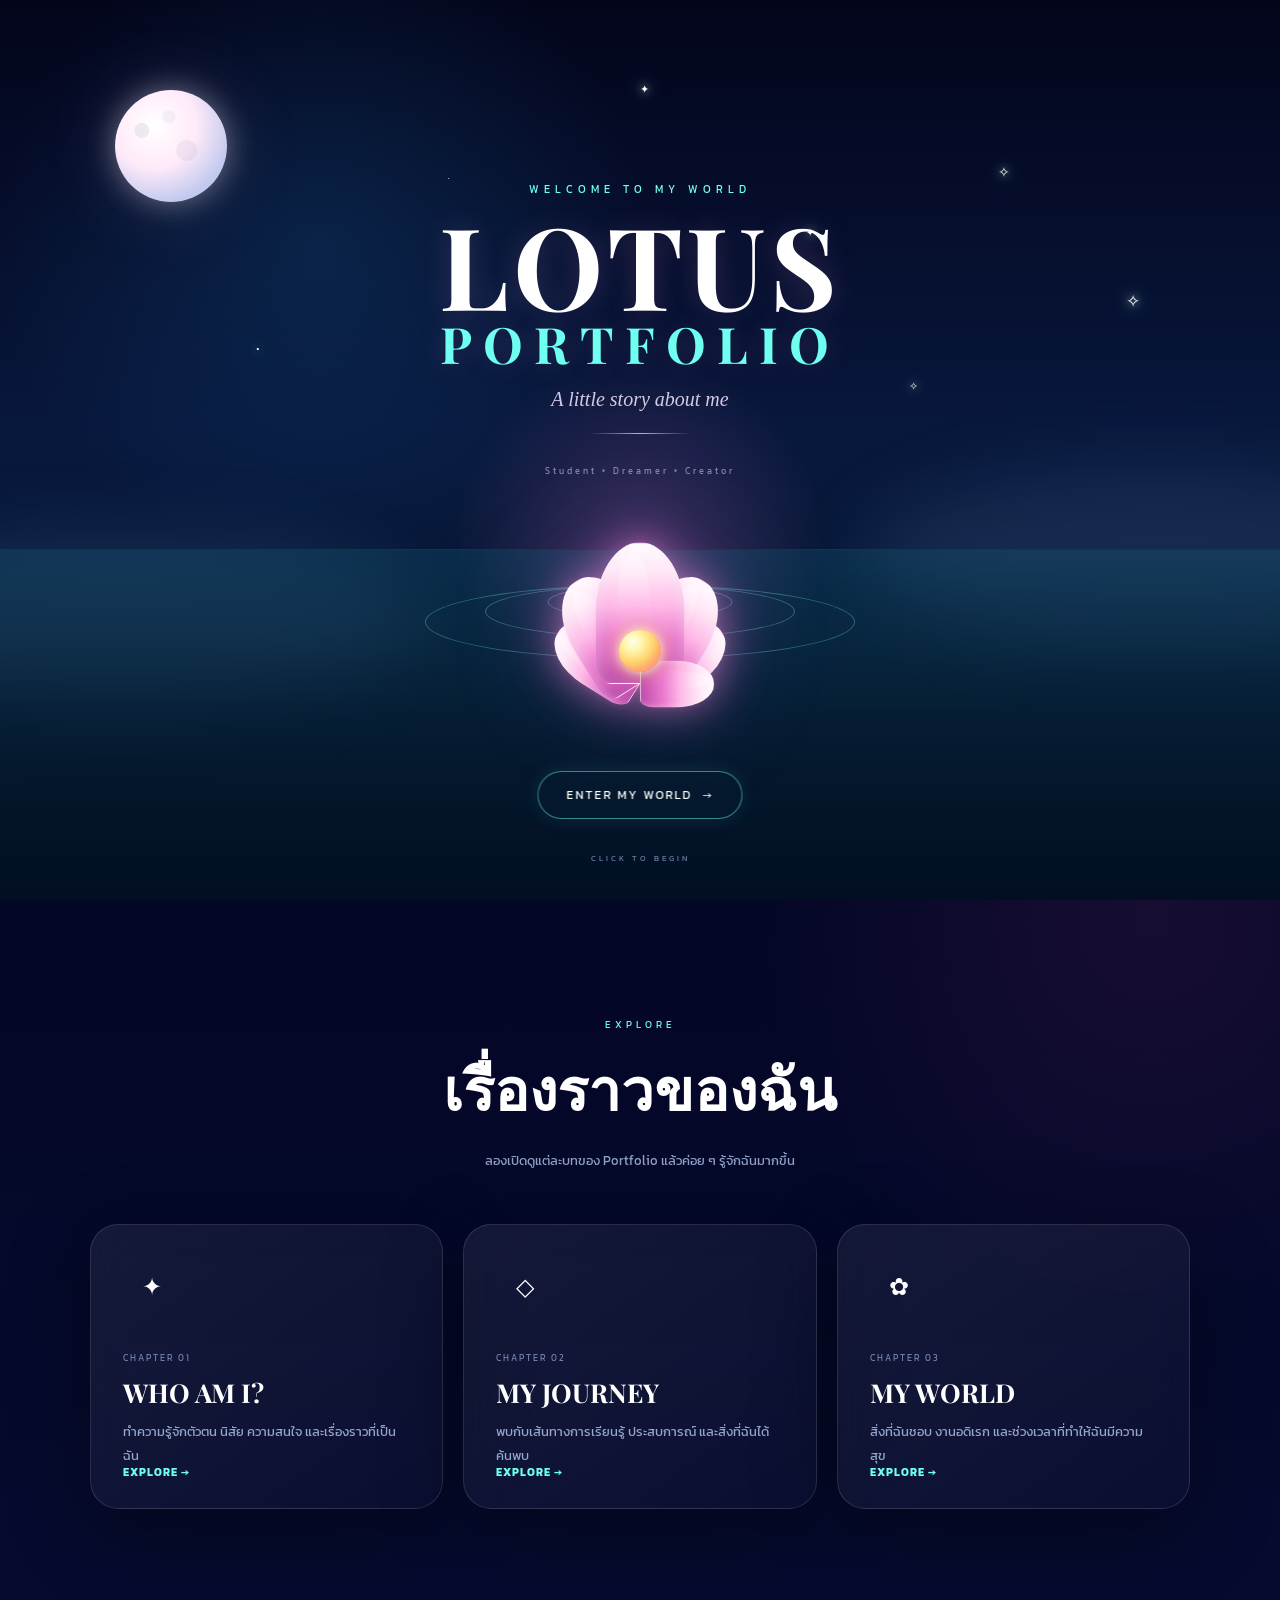
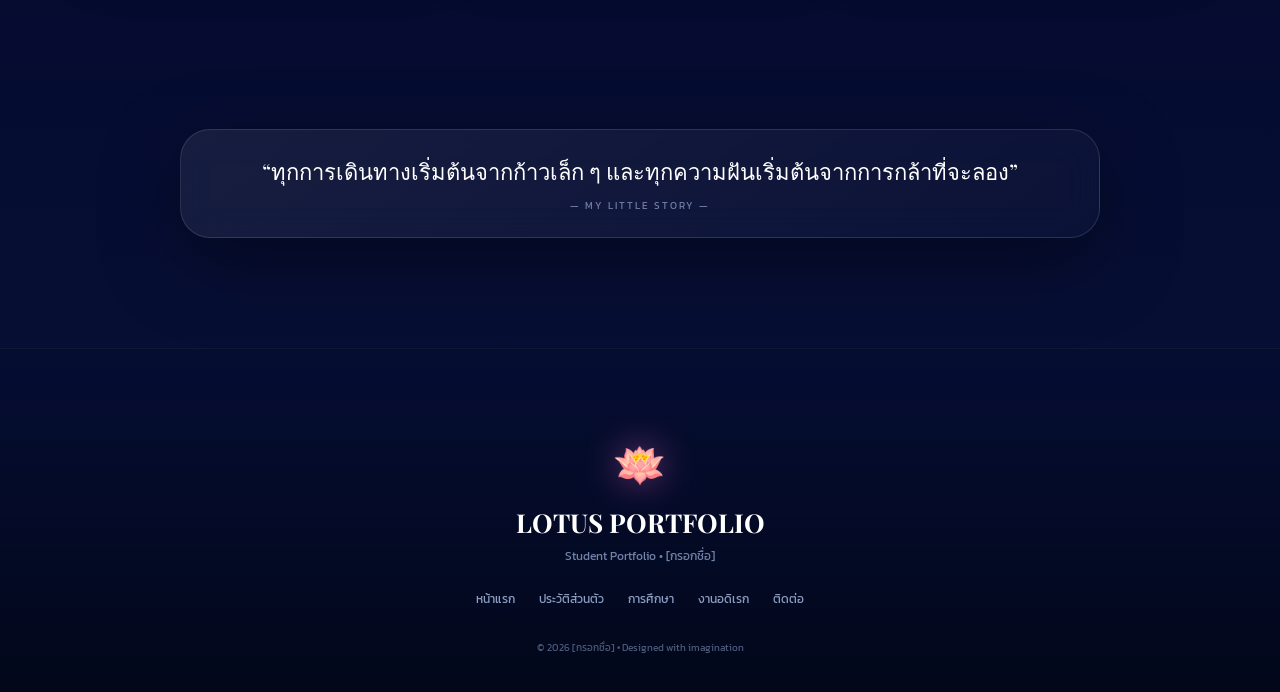
==== commit 180e4c53: "Update index.html" ====
--- a/index.html
+++ b/index.html
@@ -1,3298 +1,2357 @@
 <!DOCTYPE html>
 <html lang="th">
 <head>
-<meta charset="UTF-8">
-<meta name="viewport" content="width=device-width, initial-scale=1.0">
-
-<title>LOTUS PORTFOLIO</title>
-
-<style>
+    <meta charset="UTF-8">
+    <meta name="viewport" content="width=device-width, initial-scale=1.0">
+    <meta name="description" content="LOTUS PORTFOLIO - Interactive Student Portfolio">
+    <title>LOTUS PORTFOLIO | My Little World</title>
+    <style>
+
 @import url('https://fonts.googleapis.com/css2?family=Kanit:wght@300;400;500;600;700&family=Playfair+Display:wght@400;500;600;700&display=swap');
 
 :root{
     --night:#03051c;
+    --night2:#05082a;
     --deep:#07102e;
+    --deep2:#0a1740;
     --blue:#10285a;
+    --blue2:#1f4e9a;
     --cyan:#6ffff1;
     --aqua:#25dfff;
     --pink:#ff8edb;
     --pink2:#ff5fc8;
     --purple:#a978ff;
+    --purple2:#7445ff;
     --gold:#ffd98a;
     --white:#ffffff;
     --soft:#dce7ff;
     --muted:#91a0c8;
-}
-
-*{
-    margin:0;
-    padding:0;
-    box-sizing:border-box;
-}
+    --green:#6ac58d;
+    --glass:rgba(255,255,255,.055);
+    --glass2:rgba(255,255,255,.085);
+    --line:rgba(255,255,255,.12);
+    --shadow:0 25px 80px rgba(0,0,0,.38);
+    --ease:cubic-bezier(.2,.72,.25,1);
+}
+
+*{margin:0;padding:0;box-sizing:border-box}
 
 html{
     scroll-behavior:smooth;
+    background:#020412;
 }
 
 body{
+    min-height:100vh;
+    overflow-x:hidden;
+    color:var(--white);
     font-family:"Kanit",sans-serif;
     background:
-        radial-gradient(
-            circle at 50% 0%,
-            #17245a,
-            #070b26 45%,
-            #02030e 100%
-        );
-    color:var(--white);
-    overflow-x:hidden;
-}
-
-/* =========================
-MOUSE GLOW
-========================= */
+        radial-gradient(circle at 50% -10%, rgba(74,109,255,.20), transparent 30%),
+        radial-gradient(circle at 90% 40%, rgba(255,94,202,.08), transparent 22%),
+        linear-gradient(180deg,#020417 0%,#040727 45%,#07113a 100%);
+}
+
+a{color:inherit}
+button,input,textarea{font:inherit}
+
+::selection{
+    color:#041125;
+    background:var(--cyan);
+}
+
+::-webkit-scrollbar{width:8px}
+::-webkit-scrollbar-track{background:#020615}
+::-webkit-scrollbar-thumb{
+    background:linear-gradient(180deg,var(--pink),var(--purple),var(--cyan));
+    border-radius:30px;
+}
+
+body::before{
+    content:"";
+    position:fixed;
+    inset:0;
+    pointer-events:none;
+    z-index:0;
+    background:
+        linear-gradient(rgba(255,255,255,.012) 1px,transparent 1px),
+        linear-gradient(90deg,rgba(255,255,255,.012) 1px,transparent 1px);
+    background-size:80px 80px;
+    mask-image:linear-gradient(to bottom,rgba(0,0,0,.35),transparent 75%);
+}
+
+#spaceCanvas{
+    position:fixed;
+    inset:0;
+    width:100%;
+    height:100%;
+    pointer-events:none;
+    z-index:1;
+    opacity:.92;
+}
 
 #mouseGlow{
     position:fixed;
-    width:320px;
-    height:320px;
+    left:50%;
+    top:50%;
+    width:340px;
+    height:340px;
     border-radius:50%;
+    transform:translate(-50%,-50%);
     pointer-events:none;
-    z-index:99999;
-    transform:translate(-50%,-50%);
+    z-index:9999;
     background:
-        radial-gradient(
-            circle,
-            rgba(109,255,241,.18) 0%,
-            rgba(169,120,255,.10) 30%,
-            rgba(255,105,205,.06) 48%,
-            transparent 72%
-        );
+        radial-gradient(circle,
+            rgba(111,255,241,.15) 0%,
+            rgba(169,120,255,.10) 28%,
+            rgba(255,142,219,.05) 45%,
+            transparent 72%);
     filter:blur(5px);
     mix-blend-mode:screen;
 }
 
+.progress-bar{
+    position:fixed;
+    left:0;
+    top:0;
+    width:100%;
+    height:3px;
+    z-index:2000;
+    pointer-events:none;
+}
+.progress-bar span{
+    display:block;
+    width:0%;
+    height:100%;
+    background:linear-gradient(90deg,var(--cyan),var(--purple),var(--pink));
+    box-shadow:0 0 14px rgba(111,255,241,.45);
+}
+
+.site-header{
+    position:fixed;
+    left:0;
+    top:16px;
+    width:100%;
+    z-index:1500;
+    padding:0 18px;
+}
+
+.navbar{
+    position:relative;
+    width:min(1220px,100%);
+    margin:auto;
+    display:flex;
+    align-items:center;
+    justify-content:space-between;
+    gap:18px;
+    padding:12px 16px;
+    border:1px solid rgba(255,160,230,.17);
+    border-radius:24px;
+    background:rgba(3,9,31,.58);
+    backdrop-filter:blur(22px);
+    -webkit-backdrop-filter:blur(22px);
+    box-shadow:0 16px 60px rgba(0,0,0,.25);
+    transition:.35s var(--ease);
+}
+.navbar.scrolled{
+    background:rgba(3,8,27,.88);
+    border-color:rgba(111,255,241,.22);
+    box-shadow:0 18px 60px rgba(0,0,0,.38);
+}
+
+.logo{
+    display:flex;
+    align-items:center;
+    gap:10px;
+    text-decoration:none;
+    min-width:max-content;
+}
+.logo-icon{
+    width:42px;
+    height:42px;
+    display:grid;
+    place-items:center;
+    border-radius:50%;
+    font-size:21px;
+    background:
+        radial-gradient(circle at 30% 25%,#fff6fd 0,#ff9cdf 22%,#b26cff 58%,#4330ac 100%);
+    box-shadow:
+        0 0 20px rgba(255,142,219,.34),
+        inset 0 0 12px rgba(255,255,255,.25);
+}
+.logo-text{
+    font-family:"Playfair Display",serif;
+    font-size:20px;
+    line-height:1;
+    letter-spacing:1px;
+}
+.logo-text strong{
+    display:block;
+    margin-top:4px;
+    color:var(--cyan);
+    font-family:"Kanit",sans-serif;
+    font-size:8px;
+    letter-spacing:3px;
+}
+
+.nav-links{
+    display:flex;
+    align-items:center;
+    gap:24px;
+}
+.nav-links a{
+    position:relative;
+    text-decoration:none;
+    color:#aebde0;
+    font-size:13px;
+    transition:.3s;
+}
+.nav-links a::after{
+    content:"";
+    position:absolute;
+    left:50%;
+    bottom:-9px;
+    width:0;
+    height:2px;
+    transform:translateX(-50%);
+    border-radius:99px;
+    background:linear-gradient(90deg,var(--pink),var(--cyan));
+    box-shadow:0 0 10px rgba(111,255,241,.55);
+    transition:.35s var(--ease);
+}
+.nav-links a:hover,
+.nav-links a.active{
+    color:#fff;
+    text-shadow:0 0 16px rgba(111,255,241,.25);
+}
+.nav-links a:hover::after,
+.nav-links a.active::after{
+    width:100%;
+}
+
+.music-toggle{
+    width:44px;
+    height:44px;
+    display:grid;
+    place-items:center;
+    border-radius:50%;
+    border:1px solid rgba(255,255,255,.14);
+    background:linear-gradient(135deg,rgba(111,255,241,.09),rgba(169,120,255,.09));
+    color:#fff;
+    cursor:pointer;
+    transition:.35s var(--ease);
+}
+.music-toggle:hover{
+    transform:scale(1.07) rotate(4deg);
+    border-color:rgba(111,255,241,.38);
+    box-shadow:0 0 28px rgba(111,255,241,.18);
+}
+.music-toggle.playing{
+    animation:musicPulse 1.7s ease-in-out infinite alternate;
+}
+@keyframes musicPulse{
+    from{box-shadow:0 0 6px rgba(111,255,241,.1)}
+    to{box-shadow:0 0 28px rgba(255,142,219,.28)}
+}
+
+.page{
+    position:relative;
+    z-index:5;
+    min-height:100vh;
+}
+
+.page-hero{
+    position:relative;
+    min-height:72vh;
+    padding:180px 24px 80px;
+    display:flex;
+    align-items:flex-end;
+    overflow:hidden;
+}
+
+.page-hero::before{
+    content:"";
+    position:absolute;
+    inset:0;
+    background:
+        radial-gradient(circle at 70% 15%,rgba(169,120,255,.13),transparent 25%),
+        radial-gradient(circle at 24% 42%,rgba(111,255,241,.08),transparent 22%);
+    pointer-events:none;
+}
+
+.hero-inner{
+    width:min(1160px,100%);
+    margin:auto;
+    position:relative;
+}
+
+.kicker{
+    display:inline-flex;
+    align-items:center;
+    gap:10px;
+    padding:8px 14px;
+    border-radius:999px;
+    border:1px solid rgba(111,255,241,.22);
+    color:var(--cyan);
+    background:rgba(111,255,241,.045);
+    font-size:10px;
+    letter-spacing:3px;
+}
+
+.kicker::before{
+    content:"✦";
+    text-shadow:0 0 12px var(--cyan);
+}
+
+.page-title{
+    margin-top:18px;
+    max-width:940px;
+    font-family:"Playfair Display",serif;
+    font-size:clamp(48px,8vw,96px);
+    line-height:.98;
+    letter-spacing:-2px;
+}
+
+.page-title .accent{
+    color:var(--pink);
+    text-shadow:0 0 26px rgba(255,142,219,.22);
+}
+.page-subtitle{
+    max-width:700px;
+    margin-top:18px;
+    color:#a7b7dc;
+    font-size:15px;
+    line-height:1.9;
+}
+
+.page-orbit{
+    position:absolute;
+    right:10%;
+    top:18%;
+    width:260px;
+    height:260px;
+    border-radius:50%;
+    border:1px solid rgba(111,255,241,.13);
+    box-shadow:0 0 50px rgba(111,255,241,.05);
+    animation:spin 16s linear infinite;
+}
+.page-orbit::before,
+.page-orbit::after{
+    content:"";
+    position:absolute;
+    border-radius:50%;
+}
+.page-orbit::before{
+    width:10px;height:10px;left:10%;top:28%;
+    background:var(--cyan);
+    box-shadow:0 0 18px var(--cyan);
+}
+.page-orbit::after{
+    width:8px;height:8px;right:11%;bottom:24%;
+    background:var(--pink);
+    box-shadow:0 0 15px var(--pink);
+}
+@keyframes spin{to{transform:rotate(360deg)}}
+
+.section{
+    width:min(1160px,calc(100% - 40px));
+    margin:auto;
+    padding:110px 0;
+}
+
+.section-heading{
+    max-width:780px;
+    margin:0 auto 52px;
+    text-align:center;
+}
+.section-heading small{
+    color:var(--cyan);
+    font-size:10px;
+    letter-spacing:4px;
+}
+.section-heading h2{
+    margin-top:10px;
+    font-family:"Playfair Display",serif;
+    font-size:clamp(34px,5vw,58px);
+}
+.section-heading p{
+    margin-top:12px;
+    color:var(--muted);
+    line-height:1.8;
+    font-size:13px;
+}
+
+.glass{
+    position:relative;
+    border:1px solid var(--line);
+    border-radius:30px;
+    background:
+        linear-gradient(145deg,rgba(255,255,255,.07),rgba(255,255,255,.022));
+    backdrop-filter:blur(18px);
+    -webkit-backdrop-filter:blur(18px);
+    box-shadow:var(--shadow);
+    overflow:hidden;
+}
+
+.glass::before{
+    content:"";
+    position:absolute;
+    inset:0;
+    background:
+        linear-gradient(
+            120deg,
+            transparent 20%,
+            rgba(255,255,255,.045) 48%,
+            transparent 78%
+        );
+    transform:translateX(-100%);
+    transition:1s var(--ease);
+    pointer-events:none;
+}
+.glass:hover::before{transform:translateX(100%)}
+
+.reveal{
+    opacity:0;
+    transform:translateY(38px);
+    transition:
+        opacity .9s var(--ease),
+        transform .9s var(--ease);
+}
+.reveal.visible{
+    opacity:1;
+    transform:translateY(0);
+}
+
+.tilt{
+    transform-style:preserve-3d;
+    transition:
+        transform .18s ease,
+        border-color .35s,
+        box-shadow .35s;
+}
+.tilt:hover{
+    border-color:rgba(111,255,241,.25);
+}
+
+.btn-row{
+    display:flex;
+    flex-wrap:wrap;
+    gap:14px;
+    margin-top:30px;
+}
+.btn{
+    display:inline-flex;
+    align-items:center;
+    justify-content:center;
+    gap:9px;
+    min-height:46px;
+    padding:0 21px;
+    border-radius:999px;
+    text-decoration:none;
+    font-size:13px;
+    transition:.35s var(--ease);
+}
+.btn-primary{
+    color:#061329;
+    background:linear-gradient(135deg,#8efff5,#5bdfff);
+    box-shadow:0 12px 35px rgba(37,223,255,.17);
+}
+.btn-primary:hover{
+    transform:translateY(-4px);
+    box-shadow:0 17px 40px rgba(37,223,255,.28);
+}
+.btn-secondary{
+    color:#fff;
+    border:1px solid rgba(255,142,219,.26);
+    background:rgba(255,255,255,.035);
+}
+.btn-secondary:hover{
+    transform:translateY(-4px);
+    border-color:rgba(255,142,219,.48);
+    background:rgba(255,142,219,.06);
+}
+
+.image-frame{
+    position:relative;
+    aspect-ratio:4/5;
+    border-radius:26px;
+    overflow:hidden;
+    border:1px solid rgba(255,255,255,.12);
+    background:linear-gradient(145deg,#0c1748,#090f30);
+}
+.image-frame img{
+    width:100%;
+    height:100%;
+    object-fit:cover;
+    display:block;
+}
+.image-frame .fallback{
+    position:absolute;
+    inset:0;
+    display:grid;
+    place-items:center;
+    padding:20px;
+    text-align:center;
+    color:#7f8fb6;
+    background:
+        radial-gradient(circle at 50% 20%,rgba(255,142,219,.10),transparent 30%),
+        linear-gradient(160deg,#09143a,#04091f);
+}
+.image-frame .fallback span{
+    display:block;
+    margin-bottom:8px;
+    font-size:36px;
+}
+
+.stat-grid{
+    display:grid;
+    grid-template-columns:repeat(3,1fr);
+    gap:16px;
+}
+.stat-card{
+    padding:22px 18px;
+    text-align:center;
+}
+.stat-card strong{
+    display:block;
+    color:var(--pink);
+    font-family:"Playfair Display",serif;
+    font-size:34px;
+}
+.stat-card span{
+    color:#7b8db8;
+    font-size:10px;
+    letter-spacing:2px;
+}
+
+.info-grid{
+    display:grid;
+    grid-template-columns:repeat(2,1fr);
+    gap:18px;
+}
+.info-card{
+    padding:25px;
+    min-height:130px;
+}
+.info-card small{
+    display:block;
+    color:var(--cyan);
+    font-size:9px;
+    letter-spacing:3px;
+}
+.info-card h3{
+    margin-top:8px;
+    font-size:21px;
+}
+.info-card p{
+    margin-top:7px;
+    color:#8da0c8;
+    line-height:1.8;
+    font-size:12px;
+}
+
+.footer{
+    position:relative;
+    z-index:6;
+    padding:84px 20px 35px;
+    text-align:center;
+    border-top:1px solid rgba(142,178,255,.10);
+    background:linear-gradient(180deg,rgba(2,7,26,.1),rgba(1,5,18,.8));
+}
+.footer-lotus{
+    font-size:43px;
+    filter:drop-shadow(0 0 18px rgba(255,110,210,.46));
+    animation:footerFloat 4s ease-in-out infinite;
+}
+.footer h3{
+    margin-top:8px;
+    font-family:"Playfair Display",serif;
+    font-size:26px;
+}
+.footer p{
+    margin-top:7px;
+    color:#7282a8;
+    font-size:12px;
+}
+.footer-links{
+    display:flex;
+    justify-content:center;
+    flex-wrap:wrap;
+    gap:24px;
+    margin:25px 0;
+}
+.footer-links a{
+    color:#8da0c5;
+    text-decoration:none;
+    font-size:12px;
+    transition:.3s;
+}
+.footer-links a:hover{color:var(--cyan)}
+.footer small{color:#4d5b7c;font-size:10px}
+@keyframes footerFloat{
+    0%,100%{transform:translateY(0)}
+    50%{transform:translateY(-8px) rotate(2deg)}
+}
+
+/* ------------------------------ HOME ------------------------------ */
+
+.home-hero{
+    position:relative;
+    min-height:100vh;
+    padding:160px 6% 100px;
+    display:flex;
+    align-items:center;
+    overflow:hidden;
+}
+
+.home-hero::before{
+    content:"";
+    position:absolute;
+    inset:0;
+    background:
+        radial-gradient(circle at 73% 25%,rgba(169,120,255,.14),transparent 25%),
+        radial-gradient(circle at 22% 80%,rgba(255,95,200,.11),transparent 24%);
+}
+
+.home-content{
+    width:min(1180px,100%);
+    margin:auto;
+    position:relative;
+    z-index:5;
+    display:grid;
+    grid-template-columns:1fr 1fr;
+    gap:64px;
+    align-items:center;
+}
+
+.home-copy .eyebrow{
+    display:inline-flex;
+    align-items:center;
+    gap:8px;
+    padding:8px 15px;
+    border-radius:999px;
+    color:var(--cyan);
+    border:1px solid rgba(111,255,241,.24);
+    background:rgba(111,255,241,.045);
+    font-size:10px;
+    letter-spacing:2px;
+}
+.home-copy .chapter{
+    display:block;
+    margin-top:20px;
+    color:#8075a2;
+    font-size:10px;
+    letter-spacing:4px;
+}
+.home-copy h1{
+    margin-top:12px;
+    font-size:clamp(44px,6vw,77px);
+    line-height:1.07;
+    letter-spacing:-2px;
+}
+.home-copy h1 span{
+    color:var(--pink);
+    text-shadow:0 0 24px rgba(255,95,200,.26);
+}
+.role{
+    margin-top:18px;
+    color:var(--cyan);
+    font-size:11px;
+    letter-spacing:3px;
+}
+.description{
+    max-width:580px;
+    margin-top:17px;
+    color:#a6b5d6;
+    line-height:2;
+    font-size:14px;
+}
+
+.home-mini-info{
+    display:flex;
+    width:max-content;
+    max-width:100%;
+    margin-top:38px;
+    padding:15px 18px;
+    border-radius:22px;
+}
+.home-mini-info > div{
+    min-width:82px;
+    padding:0 17px;
+    text-align:center;
+}
+.home-mini-info > div + div{
+    border-left:1px solid rgba(140,175,235,.13);
+}
+.home-mini-info strong{
+    display:block;
+    font-family:"Playfair Display",serif;
+    color:var(--pink);
+    font-size:25px;
+}
+.home-mini-info span{
+    color:#7686ad;
+    font-size:8px;
+    letter-spacing:2px;
+}
+
+.home-lake{
+    position:relative;
+    height:600px;
+    display:grid;
+    place-items:center;
+    isolation:isolate;
+}
+.lake-glow{
+    position:absolute;
+    width:530px;
+    height:530px;
+    border-radius:50%;
+    background:
+        radial-gradient(circle,
+            rgba(255,113,210,.18),
+            rgba(70,220,255,.08) 38%,
+            transparent 70%);
+    filter:blur(10px);
+    animation:lakeGlow 5s ease-in-out infinite;
+}
+@keyframes lakeGlow{
+    0%,100%{transform:scale(.95);opacity:.7}
+    50%{transform:scale(1.07);opacity:1}
+}
+
+.lake-orbit{
+    position:absolute;
+    border:1px solid rgba(111,255,241,.24);
+    border-radius:50%;
+    transform:rotateX(68deg);
+    box-shadow:0 0 18px rgba(111,255,241,.03);
+}
+.lake-orbit.orbit-one{
+    width:520px;height:190px;
+    animation:orbitOne 12s linear infinite;
+}
+.lake-orbit.orbit-two{
+    width:430px;height:150px;
+    border-color:rgba(255,142,219,.24);
+    animation:orbitTwo 18s linear infinite reverse;
+}
+.lake-orbit.orbit-three{
+    width:350px;height:110px;
+    border-color:rgba(169,120,255,.16);
+    animation:orbitThree 24s linear infinite;
+}
+@keyframes orbitOne{
+    from{transform:rotateX(68deg) rotateZ(0)}
+    to{transform:rotateX(68deg) rotateZ(360deg)}
+}
+@keyframes orbitTwo{
+    from{transform:rotateX(68deg) rotateZ(0)}
+    to{transform:rotateX(68deg) rotateZ(-360deg)}
+}
+@keyframes orbitThree{
+    from{transform:rotateX(68deg) rotateZ(0)}
+    to{transform:rotateX(68deg) rotateZ(360deg)}
+}
+
+.lake-water{
+    position:absolute;
+    bottom:64px;
+    width:520px;
+    height:125px;
+}
+.lake-water span{
+    position:absolute;
+    left:50%;
+    top:20px;
+    transform:translateX(-50%);
+    border:1px solid rgba(111,255,241,.26);
+    border-radius:50%;
+}
+.lake-water span:nth-child(1){width:480px;height:72px}
+.lake-water span:nth-child(2){width:355px;height:51px}
+.lake-water span:nth-child(3){width:235px;height:34px}
+.lake-water span:nth-child(4){width:125px;height:19px}
+
+.lake-lotus{
+    position:relative;
+    z-index:12;
+    width:270px;
+    height:170px;
+    filter:
+        drop-shadow(0 0 15px rgba(255,255,255,.12))
+        drop-shadow(0 0 28px rgba(255,105,205,.47))
+        drop-shadow(0 0 55px rgba(169,120,255,.15));
+    animation:mainLotusFloat 4s ease-in-out infinite;
+}
+@keyframes mainLotusFloat{
+    0%,100%{transform:translateY(0)}
+    50%{transform:translateY(-15px)}
+}
+
+.lake-lotus .petal,
+.opening-lotus .petal{
+    position:absolute;
+    width:85px;
+    height:135px;
+    left:50%;
+    bottom:0;
+    transform-origin:50% 100%;
+    border-radius:70% 70% 25% 25%;
+    background:
+        linear-gradient(180deg,
+            #fff8ff 0%,
+            #ffe7f7 20%,
+            #ffb8e7 46%,
+            #e978cf 70%,
+            #c351b1 100%);
+    border:1px solid rgba(255,255,255,.20);
+    box-shadow:
+        inset 0 7px 14px rgba(255,255,255,.44),
+        inset 0 -14px 18px rgba(156,45,137,.14),
+        0 0 12px rgba(255,142,219,.12);
+}
+.lake-lotus .petal::before,
+.opening-lotus .petal::before{
+    content:"";
+    position:absolute;
+    width:38%;height:73%;
+    left:24%;top:7%;
+    border-radius:70% 70% 40% 40%;
+    background:linear-gradient(180deg,rgba(255,255,255,.40),rgba(255,255,255,.04),transparent);
+}
+.lake-lotus .p1,
+.opening-lotus .p1{
+    transform:translateX(-50%) rotate(0) scale(1.05);
+    z-index:5;
+}
+.lake-lotus .p2,
+.opening-lotus .p2{
+    transform:translateX(-50%) rotate(-32deg) scale(.90);
+    z-index:4;
+}
+.lake-lotus .p3,
+.opening-lotus .p3{
+    transform:translateX(-50%) rotate(32deg) scale(.90);
+    z-index:4;
+}
+.lake-lotus .p4,
+.opening-lotus .p4{
+    transform:translateX(-50%) rotate(-58deg) scale(.72);
+    z-index:2;
+}
+.lake-lotus .p5,
+.opening-lotus .p5{
+    transform:translateX(-50%) rotate(58deg) scale(.72);
+    z-index:2;
+}
+.lake-lotus .p6,
+.opening-lotus .p6{
+    transform:translateX(-50%) rotate(90deg) scale(.55);
+    z-index:6;
+}
+
+.lotus-center{
+    position:absolute;
+    left:50%;
+    bottom:12px;
+    width:42px;
+    height:42px;
+    transform:translateX(-50%);
+    border-radius:50%;
+    background:
+        radial-gradient(circle at 33% 28%,
+            #fffde9 0%,
+            #fff6ad 22%,
+            #ffd66f 48%,
+            #ffab6d 68%,
+            #ff78bc 100%);
+    box-shadow:
+        0 0 10px rgba(255,250,190,.85),
+        0 0 22px rgba(255,214,120,.72),
+        0 0 42px rgba(255,124,192,.32);
+    z-index:20;
+    animation:centerGlow 2.5s ease-in-out infinite;
+}
+@keyframes centerGlow{
+    0%,100%{transform:translateX(-50%) scale(.96);filter:brightness(1)}
+    50%{transform:translateX(-50%) scale(1.06);filter:brightness(1.10)}
+}
+
+.leaf{
+    position:absolute;
+    width:150px;
+    height:92px;
+    border-radius:80% 20% 80% 20%;
+    background:
+        radial-gradient(circle at 44% 43%,#6eac6c,#1d674d 60%,#0a332d);
+    box-shadow:
+        inset 0 0 20px rgba(180,255,190,.08),
+        0 0 25px rgba(20,180,130,.14);
+    animation:leafFloat 5s ease-in-out infinite;
+}
+.leaf::before{
+    content:"";
+    position:absolute;
+    left:50%;
+    top:11%;
+    width:2px;height:78%;
+    background:rgba(202,255,212,.26);
+    transform:rotate(30deg);
+}
+.leaf::after{
+    content:"";
+    position:absolute;
+    left:13%;top:50%;
+    width:75%;height:2px;
+    background:rgba(202,255,212,.16);
+    transform:rotate(-8deg);
+}
+.leaf-left{left:1%;bottom:126px;transform:rotate(-18deg)}
+.leaf-right{right:0;bottom:165px;transform:rotate(18deg) scale(.84);animation-delay:1.3s}
+@keyframes leafFloat{
+    0%,100%{translate:0 0}
+    50%{translate:0 -9px}
+}
+
+.lake-light{
+    position:absolute;
+    color:#fff;
+    text-shadow:0 0 10px #fff,0 0 25px var(--cyan);
+    animation:twinkle 2.4s ease-in-out infinite;
+    z-index:13;
+}
+.light-1{top:19%;right:16%}
+.light-2{top:34%;left:11%;animation-delay:.8s}
+.light-3{bottom:20%;right:17%;animation-delay:.3s}
+.light-4{top:50%;left:20%;animation-delay:1.2s}
+@keyframes twinkle{
+    0%,100%{opacity:.25;transform:scale(.65)}
+    50%{opacity:1;transform:scale(1.35)}
+}
+
+.lake-label{
+    position:absolute;
+    right:-3px;
+    bottom:18px;
+    display:flex;
+    align-items:center;
+    gap:11px;
+    padding:12px 17px;
+    border:1px solid rgba(255,142,219,.23);
+    border-radius:18px;
+    background:rgba(10,20,50,.58);
+    backdrop-filter:blur(15px);
+    box-shadow:0 15px 40px rgba(0,0,0,.18);
+}
+.lake-label > span{font-size:27px}
+.lake-label strong{
+    display:block;
+    color:var(--pink);
+    font-family:"Playfair Display",serif;
+    font-size:13px;
+    letter-spacing:2px;
+}
+.lake-label small{color:#7485ad;font-size:9px}
+
+.chapter-grid{
+    width:min(1100px,100%);
+    margin:auto;
+    display:grid;
+    grid-template-columns:repeat(3,1fr);
+    gap:20px;
+}
+.chapter-card{
+    position:relative;
+    min-height:285px;
+    padding:32px;
+    border-radius:28px;
+    text-decoration:none;
+    color:#fff;
+    overflow:hidden;
+}
+.chapter-card::before{
+    content:"";
+    position:absolute;
+    width:220px;height:220px;
+    right:-95px;top:-95px;
+    border-radius:50%;
+    filter:blur(14px);
+    opacity:.45;
+    transition:.45s;
+}
+.chapter-card:hover::before{transform:scale(1.28)}
+.chapter-card.blue-card::before{background:radial-gradient(circle,rgba(111,255,241,.18),transparent 70%)}
+.chapter-card.purple-card::before{background:radial-gradient(circle,rgba(169,120,255,.18),transparent 70%)}
+.chapter-card.pink-card::before{background:radial-gradient(circle,rgba(255,142,219,.18),transparent 70%)}
+
+.chapter-icon{
+    width:58px;
+    height:58px;
+    display:grid;
+    place-items:center;
+    border-radius:18px;
+    font-size:24px;
+    margin-bottom:28px;
+}
+.blue-card .chapter-icon{
+    color:var(--cyan);
+    background:rgba(111,255,241,.08);
+    box-shadow:0 0 25px rgba(111,255,241,.08);
+}
+.purple-card .chapter-icon{
+    color:#d8c5ff;
+    background:rgba(169,120,255,.09);
+}
+.pink-card .chapter-icon{
+    color:#ffb2e4;
+    background:rgba(255,142,219,.09);
+}
+.chapter-card small{color:#7183ad;letter-spacing:2px;font-size:9px}
+.chapter-card h3{
+    margin-top:8px;
+    font-family:"Playfair Display",serif;
+    font-size:26px;
+}
+.chapter-card p{
+    margin-top:10px;
+    max-width:320px;
+    color:#93a6ce;
+    line-height:1.8;
+    font-size:13px;
+}
+.chapter-card strong{
+    position:absolute;
+    left:32px;
+    bottom:28px;
+    color:var(--cyan);
+    font-size:11px;
+    letter-spacing:1px;
+}
+
+/* ------------------------------ OPENING ------------------------------ */
+
+.opening-control{display:none}
+.opening-screen{
+    position:fixed;
+    inset:0;
+    z-index:50000;
+    display:flex;
+    align-items:center;
+    justify-content:center;
+    overflow:hidden;
+    background:#02030e;
+    transition:
+        opacity 1.15s var(--ease),
+        visibility 1.15s var(--ease),
+        transform 1.15s var(--ease);
+}
+body.opened .opening-screen{
+    opacity:0;
+    visibility:hidden;
+    pointer-events:none;
+    transform:scale(1.07);
+}
+.opening-bg{
+    position:absolute;
+    inset:0;
+    background:
+        radial-gradient(circle at 50% 60%,rgba(255,130,220,.20),transparent 22%),
+        radial-gradient(circle at 25% 27%,rgba(40,170,255,.13),transparent 28%),
+        linear-gradient(180deg,#03051b 0%,#08173c 48%,#061a36 72%,#020814 100%);
+}
+.opening-stars{
+    position:absolute;
+    inset:0;
+}
+.opening-stars i{
+    position:absolute;
+    color:#fff;
+    font-style:normal;
+    text-shadow:0 0 10px #fff,0 0 20px var(--cyan);
+    animation:openingStar 2.5s ease-in-out infinite;
+}
+.opening-stars i:nth-child(1){left:11%;top:14%;font-size:18px}
+.opening-stars i:nth-child(2){left:78%;top:18%;font-size:14px;animation-delay:.7s}
+.opening-stars i:nth-child(3){left:50%;top:9%;font-size:11px;animation-delay:1.1s}
+.opening-stars i:nth-child(4){left:20%;top:37%;font-size:20px;animation-delay:.2s}
+.opening-stars i:nth-child(5){left:88%;top:32%;font-size:17px;animation-delay:1.3s}
+.opening-stars i:nth-child(6){left:63%;top:25%;font-size:10px;animation-delay:.5s}
+.opening-stars i:nth-child(7){left:35%;top:19%;font-size:9px;animation-delay:1.5s}
+.opening-stars i:nth-child(8){left:71%;top:42%;font-size:11px;animation-delay:.9s}
+@keyframes openingStar{
+    0%,100%{opacity:.25;transform:scale(.7)}
+    50%{opacity:1;transform:scale(1.4)}
+}
+
+.opening-moon{
+    position:absolute;
+    top:10%;
+    left:9%;
+    width:112px;
+    height:112px;
+    border-radius:50%;
+    background:
+        radial-gradient(circle at 35% 32%,#fff,#ffeaf9 40%,#c2c9ef 74%);
+    box-shadow:
+        0 0 30px rgba(255,255,255,.38),
+        0 0 82px rgba(255,160,230,.15);
+    animation:moonFloat 6s ease-in-out infinite;
+}
+.opening-moon::after{
+    content:"";
+    position:absolute;
+    inset:0;
+    border-radius:50%;
+    background:
+        radial-gradient(circle at 24% 36%,rgba(86,99,138,.10) 0 7px,transparent 8px),
+        radial-gradient(circle at 64% 54%,rgba(86,99,138,.08) 0 10px,transparent 11px),
+        radial-gradient(circle at 48% 24%,rgba(86,99,138,.06) 0 6px,transparent 7px);
+}
+@keyframes moonFloat{
+    0%,100%{translate:0 0}
+    50%{translate:0 -12px}
+}
+
+.opening-mist{
+    position:absolute;
+    width:600px;height:180px;
+    border-radius:50%;
+    filter:blur(36px);
+    background:rgba(140,190,255,.11);
+    animation:mistMove 8s ease-in-out infinite;
+}
+.mist-left{left:-180px;bottom:21%}
+.mist-right{right:-180px;bottom:28%;animation-delay:2.8s}
+@keyframes mistMove{
+    0%,100%{translate:0 0}
+    50%{translate:80px 0}
+}
+
+.opening-water{
+    position:absolute;
+    left:0;right:0;bottom:0;
+    height:39%;
+    background:
+        linear-gradient(180deg,rgba(20,104,130,.25),rgba(2,15,35,.95));
+    border-top:1px solid rgba(100,255,245,.16);
+}
+.opening-ripple{
+    position:absolute;
+    left:50%;
+    top:10%;
+    transform:translateX(-50%);
+    border:1px solid rgba(120,255,245,.3);
+    border-radius:50%;
+}
+.ripple-1{width:430px;height:74px;animation:waterRipple 4.2s infinite}
+.ripple-2{width:310px;height:53px;animation:waterRipple 4.2s 1s infinite}
+.ripple-3{width:185px;height:34px;animation:waterRipple 4.2s 2s infinite}
+@keyframes waterRipple{
+    0%,100%{opacity:.15;transform:translateX(-50%) scale(.82)}
+    50%{opacity:.8;transform:translateX(-50%) scale(1.12)}
+}
+
+.opening-lotus{
+    position:absolute;
+    left:50%;
+    bottom:24%;
+    width:210px;height:120px;
+    transform:translateX(-50%);
+    filter:
+        drop-shadow(0 0 16px rgba(255,255,255,.12))
+        drop-shadow(0 0 23px rgba(255,105,205,.50))
+        drop-shadow(0 0 52px rgba(169,120,255,.16));
+    animation:openingLotusFloat 4s ease-in-out infinite;
+}
+@keyframes openingLotusFloat{
+    0%,100%{transform:translateX(-50%) translateY(0)}
+    50%{transform:translateX(-50%) translateY(-12px)}
+}
+
+.opening-content{
+    position:relative;
+    z-index:10;
+    margin-top:-245px;
+    text-align:center;
+}
+.opening-small{
+    color:var(--cyan);
+    font-size:11px;
+    letter-spacing:5px;
+}
+.opening-content h1{
+    margin-top:14px;
+    font-family:"Playfair Display",serif;
+    font-size:clamp(58px,10vw,114px);
+    line-height:.90;
+    letter-spacing:4px;
+    text-shadow:0 0 28px rgba(255,142,219,.18);
+}
+.opening-content h1 span{
+    display:block;
+    margin-top:6px;
+    font-size:.44em;
+    color:var(--cyan);
+    letter-spacing:11px;
+}
+.opening-content p{
+    margin-top:22px;
+    color:#d6c9e3;
+    font-family:"Playfair Display",serif;
+    font-style:italic;
+    font-size:20px;
+}
+.opening-line{
+    width:100px;
+    height:1px;
+    margin:22px auto;
+    background:linear-gradient(90deg,transparent,var(--pink),transparent);
+}
+.opening-content small{
+    color:#7e8caf;
+    letter-spacing:3px;
+    font-size:9px;
+}
+.enter-button{
+    position:absolute;
+    left:50%;
+    bottom:9%;
+    z-index:20;
+    transform:translateX(-50%);
+    display:inline-flex;
+    align-items:center;
+    gap:10px;
+    padding:14px 28px;
+    border-radius:999px;
+    border:1px solid rgba(111,255,241,.48);
+    background:rgba(8,31,50,.48);
+    color:#fff;
+    cursor:pointer;
+    backdrop-filter:blur(14px);
+    box-shadow:0 0 20px rgba(111,255,241,.10);
+    transition:.35s var(--ease);
+    font-size:12px;
+    letter-spacing:2px;
+}
+.enter-button:hover{
+    transform:translateX(-50%) translateY(-5px);
+    border-color:rgba(111,255,241,.72);
+    box-shadow:0 0 34px rgba(111,255,241,.24);
+    background:linear-gradient(90deg,rgba(255,95,200,.20),rgba(60,235,255,.16));
+}
+.opening-hint{
+    position:absolute;
+    left:50%;
+    bottom:4%;
+    transform:translateX(-50%);
+    color:#6e7ea7;
+    font-size:8px;
+    letter-spacing:3px;
+}
+
+.particle-layer{
+    position:fixed;
+    inset:0;
+    z-index:4;
+    pointer-events:none;
+    overflow:hidden;
+}
+.floating-petal{
+    position:absolute;
+    top:-50px;
+    font-size:18px;
+    color:#ffd6f4;
+    text-shadow:0 0 8px rgba(255,142,219,.60);
+    opacity:.7;
+    animation:petalFall linear infinite;
+}
+@keyframes petalFall{
+    0%{transform:translateY(-50px) translateX(0) rotate(0deg);opacity:0}
+    10%{opacity:.8}
+    55%{transform:translateY(55vh) translateX(70px) rotate(180deg)}
+    100%{transform:translateY(110vh) translateX(-80px) rotate(360deg);opacity:0}
+}
+.firefly{
+    position:fixed;
+    width:4px;height:4px;
+    border-radius:50%;
+    background:#dffff7;
+    box-shadow:0 0 8px var(--cyan),0 0 19px var(--cyan);
+    pointer-events:none;
+    z-index:4;
+    animation:fireflyMove var(--dur) ease-in-out infinite alternate;
+}
+@keyframes fireflyMove{
+    from{transform:translate(0,0) scale(.5);opacity:.18}
+    to{transform:translate(var(--dx),var(--dy)) scale(1.45);opacity:1}
+}
 .mouse-star{
     position:fixed;
     pointer-events:none;
     z-index:99998;
     color:#fff;
-    font-size:12px;
-    text-shadow:
-        0 0 8px var(--cyan),
-        0 0 15px var(--pink);
+    font-size:11px;
+    text-shadow:0 0 8px var(--cyan),0 0 15px var(--pink);
     animation:mouseStar .8s ease-out forwards;
 }
-
 @keyframes mouseStar{
-    0%{
-        opacity:1;
-        transform:scale(.4) rotate(0deg);
-    }
-
-    60%{
-        opacity:1;
-    }
-
-    100%{
-        opacity:0;
-        transform:
-            translate(var(--mx),var(--my))
-            scale(1.5)
-            rotate(180deg);
-    }
-}
-
-/* =========================
-CLICK RIPPLE
-========================= */
-
+    0%{opacity:1;transform:scale(.45) rotate(0)}
+    100%{opacity:0;transform:translate(var(--mx),var(--my)) scale(1.4) rotate(180deg)}
+}
 .click-ripple{
     position:fixed;
-    width:20px;
-    height:20px;
+    pointer-events:none;
+    z-index:99997;
+    width:12px;height:12px;
     border-radius:50%;
     border:2px solid var(--cyan);
-    pointer-events:none;
-    z-index:99997;
+    box-shadow:0 0 12px var(--cyan),0 0 24px var(--pink);
     transform:translate(-50%,-50%);
-    box-shadow:
-        0 0 12px var(--cyan),
-        0 0 25px var(--pink);
-    animation:clickRipple 1s ease-out forwards;
-}
-
+    animation:clickRipple .9s ease-out forwards;
+}
 @keyframes clickRipple{
-    0%{
-        width:10px;
-        height:10px;
-        opacity:1;
-    }
-
-    100%{
-        width:180px;
-        height:180px;
-        opacity:0;
-    }
-}
-
-/* =========================
-FLOATING PETALS
-========================= */
-
-.petals-container{
-    position:fixed;
-    inset:0;
-    pointer-events:none;
-    z-index:2;
-    overflow:hidden;
-}
-
-.floating-petal{
-    position:absolute;
-    top:-50px;
-    font-size:18px;
-    opacity:.7;
-    filter:
-        drop-shadow(
-            0 0 5px
-            rgba(255,130,220,.5)
-        );
-    animation:petalFall linear infinite;
-}
-
-@keyframes petalFall{
-    0%{
-        transform:
-            translateY(-50px)
-            translateX(0)
-            rotate(0deg);
-        opacity:0;
-    }
-
-    10%{
-        opacity:.8;
-    }
-
-    50%{
-        transform:
-            translateY(50vh)
-            translateX(70px)
-            rotate(180deg);
-    }
-
-    100%{
-        transform:
-            translateY(110vh)
-            translateX(-80px)
-            rotate(360deg);
-        opacity:0;
-    }
-}
-
-/* =========================
-FIREFLY
-========================= */
-
-.firefly{
-    position:fixed;
-    width:4px;
-    height:4px;
-    border-radius:50%;
-    background:#d7fff5;
-    box-shadow:
-        0 0 8px #6ffff1,
-        0 0 18px #6ffff1;
-    pointer-events:none;
-    z-index:3;
-
-    animation:
-        fireflyMove
-        var(--duration)
-        ease-in-out
-        infinite
-        alternate;
-}
-
-@keyframes fireflyMove{
-    from{
-        transform:
-            translate(0,0)
-            scale(.5);
-        opacity:.2;
-    }
-
-    to{
-        transform:
-            translate(var(--x),var(--y))
-            scale(1.5);
-        opacity:1;
-    }
-}
-
-/* =========================
-OPENING
-========================= */
-
-.opening-control{
-    display:none;
-}
-
-.opening-screen{
-    position:fixed;
-    inset:0;
-    z-index:50000;
+    0%{opacity:1;width:12px;height:12px}
+    100%{opacity:0;width:190px;height:190px}
+}
+
+.scroll-cue{
+    position:absolute;
+    left:50%;
+    bottom:28px;
+    transform:translateX(-50%);
     display:flex;
-    justify-content:center;
+    flex-direction:column;
     align-items:center;
-    overflow:hidden;
-    background:#02030e;
-
-    transition:
-        opacity 1.2s ease,
-        visibility 1.2s ease,
-        transform 1.2s ease;
-}
-
-#opening-control:checked ~ .opening-screen{
-    opacity:0;
-    visibility:hidden;
-    transform:scale(1.12);
-    pointer-events:none;
-}
-
-.opening-bg{
-    position:absolute;
-    inset:0;
-
-    background:
-        radial-gradient(
-            circle at 50% 65%,
-            rgba(255,130,220,.22),
-            transparent 20%
-        ),
-        radial-gradient(
-            circle at 30% 30%,
-            rgba(40,170,255,.15),
-            transparent 30%
-        ),
-        linear-gradient(
-            180deg,
-            #03051b,
-            #08173c 45%,
-            #061a36 70%,
-            #020814
-        );
-}
-
-/* STARS */
-
-.opening-stars{
-    position:absolute;
-    inset:0;
-}
-
-.opening-stars span{
-    position:absolute;
-    color:#fff;
-    text-shadow:
-        0 0 10px white,
-        0 0 20px var(--cyan);
-
-    animation:
-        starTwinkle
-        2s
-        ease-in-out
-        infinite;
-}
-
-.opening-stars span:nth-child(1){
-    top:12%;
-    left:15%;
-    font-size:18px;
-}
-
-.opening-stars span:nth-child(2){
-    top:25%;
-    left:78%;
-    font-size:13px;
-    animation-delay:.5s;
-}
-
-.opening-stars span:nth-child(3){
-    top:15%;
-    left:50%;
-    font-size:12px;
-    animation-delay:1s;
-}
-
-.opening-stars span:nth-child(4){
-    top:40%;
-    left:25%;
-    font-size:18px;
-    animation-delay:.2s;
-}
-
-.opening-stars span:nth-child(5){
-    top:32%;
-    left:90%;
-    font-size:20px;
-    animation-delay:1.2s;
-}
-
-.opening-stars span:nth-child(6){
-    top:18%;
-    left:65%;
-    font-size:10px;
-    animation-delay:.7s;
-}
-
-@keyframes starTwinkle{
-    0%,100%{
-        opacity:.25;
-        transform:scale(.7);
-    }
-
-    50%{
-        opacity:1;
-        transform:scale(1.5);
-    }
-}
-
-/* MOON */
-
-.opening-moon{
-    position:absolute;
-    top:10%;
-    left:10%;
-    width:110px;
-    height:110px;
-    border-radius:50%;
-
-    background:
-        radial-gradient(
-            circle at 35% 35%,
-            #fff,
-            #ffdff5 40%,
-            #c8c9ef 75%
-        );
-
-    box-shadow:
-        0 0 30px rgba(255,255,255,.4),
-        0 0 80px rgba(255,160,230,.2);
-
-    animation:
-        moonFloat
-        6s
-        ease-in-out
-        infinite;
-}
-
-@keyframes moonFloat{
-    0%,100%{
-        transform:translateY(0);
-    }
-
-    50%{
-        transform:translateY(-12px);
-    }
-}
-
-/* MIST */
-
-.opening-mist{
-    position:absolute;
-    width:600px;
-    height:180px;
-    border-radius:50%;
-    filter:blur(35px);
-    background:rgba(130,190,255,.12);
-
-    animation:
-        mistMove
-        8s
-        ease-in-out
-        infinite;
-}
-
-.mist-left{
-    bottom:22%;
-    left:-180px;
-}
-
-.mist-right{
-    bottom:28%;
-    right:-180px;
-    animation-delay:3s;
-}
-
-@keyframes mistMove{
-    0%,100%{
-        transform:translateX(0);
-    }
-
-    50%{
-        transform:translateX(80px);
-    }
-}
-
-/* WATER */
-
-.opening-water{
-    position:absolute;
-    bottom:0;
-    left:0;
-    width:100%;
-    height:38%;
-
-    background:
-        linear-gradient(
-            180deg,
-            rgba(20,104,130,.25),
-            rgba(2,15,35,.95)
-        );
-
-    border-top:
-        1px solid
-        rgba(100,255,245,.18);
-}
-
-/* WATER RIPPLES */
-
-.opening-ripple{
-    position:absolute;
-    left:50%;
-    top:10%;
-    transform:translateX(-50%);
-    border:
-        1px solid
-        rgba(120,255,245,.3);
-    border-radius:50%;
-}
-
-.ripple-1{
-    width:420px;
-    height:70px;
-    animation:waterRipple 4s infinite;
-}
-
-.ripple-2{
-    width:300px;
-    height:50px;
-    animation:
-        waterRipple
-        4s
-        infinite
-        1s;
-}
-
-.ripple-3{
-    width:180px;
-    height:35px;
-    animation:
-        waterRipple
-        4s
-        infinite
-        2s;
-}
-
-@keyframes waterRipple{
-    0%,100%{
-        opacity:.2;
-        transform:
-            translateX(-50%)
-            scale(.8);
-    }
-
-    50%{
-        opacity:.8;
-        transform:
-            translateX(-50%)
-            scale(1.15);
-    }
-}
-
-/* =========================
-ORIGINAL LOTUS
-========================= */
-
-.opening-lotus{
-    position:absolute;
-    bottom:24%;
-    left:50%;
-    width:210px;
-    height:120px;
-
-    transform:translateX(-50%);
-
-    filter:
-        drop-shadow(
-            0 0 20px
-            rgba(255,110,210,.6)
-        );
-
-    animation:
-        lotusFloat
-        4s
-        ease-in-out
-        infinite;
-}
-
-.petal{
-    position:absolute;
-    width:70px;
-    height:105px;
-    left:50%;
-    bottom:0;
-
-    transform-origin:
-        50% 100%;
-
-    border-radius:
-        70% 70% 25% 25%;
-
-    background:
-        linear-gradient(
-            180deg,
-            #fff2ff,
-            #ffb8e9 45%,
-            #d95cc4
-        );
-
-    box-shadow:
-        inset 0 0 15px
-        rgba(255,255,255,.4);
-}
-
-.opening-lotus .p1{
-    transform:
-        translateX(-50%)
-        rotate(0deg);
-}
-
-.opening-lotus .p2{
-    transform:
-        translateX(-50%)
-        rotate(-32deg)
-        scale(.9);
-}
-
-.opening-lotus .p3{
-    transform:
-        translateX(-50%)
-        rotate(32deg)
-        scale(.9);
-}
-
-.opening-lotus .p4{
-    transform:
-        translateX(-50%)
-        rotate(-58deg)
-        scale(.72);
-}
-
-.opening-lotus .p5{
-    transform:
-        translateX(-50%)
-        rotate(58deg)
-        scale(.72);
-}
-
-.opening-lotus .p6{
-    transform:
-        translateX(-50%)
-        rotate(90deg)
-        scale(.55);
-}
-
-.lotus-center{
-    position:absolute;
-    width:42px;
-    height:42px;
-    left:50%;
-    bottom:12px;
-
-    transform:translateX(-50%);
-
-    border-radius:50%;
-
-    background:
-        radial-gradient(
-            circle,
-            #fff7a8,
-            #ffbf6d 55%,
-            #ff78bc
-        );
-
-    box-shadow:
-        0 0 20px #ffd98a;
-}
-
-@keyframes lotusFloat{
-    0%,100%{
-        transform:
-            translateX(-50%)
-            translateY(0);
-    }
-
-    50%{
-        transform:
-            translateX(-50%)
-            translateY(-12px);
-    }
-}
-
-/* =========================
-OPENING TEXT
-========================= */
-
-.opening-content{
-    position:relative;
-    z-index:5;
-    text-align:center;
-    margin-top:-250px;
-}
-
-.opening-small{
-    color:var(--cyan);
-    letter-spacing:5px;
-    font-size:12px;
-}
-
-.opening-content h1{
-    margin-top:15px;
-
-    font-family:
-        "Playfair Display",
-        serif;
-
-    font-size:
-        clamp(
-            55px,
-            10vw,
-            110px
-        );
-
-    line-height:.9;
-    letter-spacing:5px;
-
-    text-shadow:
-        0 0 20px
-        rgba(255,140,225,.35);
-}
-
-.opening-content h1 span{
-    display:block;
-    font-size:.45em;
-    letter-spacing:12px;
-    color:var(--cyan);
-}
-
-.opening-content p{
-    margin-top:25px;
-    color:#d9c5e8;
-
-    font-family:
-        "Playfair Display",
-        serif;
-
-    font-size:20px;
-    font-style:italic;
-}
-
-.opening-line{
-    width:100px;
-    height:1px;
-    margin:25px auto;
-
-    background:
-        linear-gradient(
-            90deg,
-            transparent,
-            var(--pink),
-            transparent
-        );
-}
-
-.opening-content small{
-    color:#8291bd;
-    letter-spacing:3px;
-}
-
-/* ENTER */
-
-.enter-button{
-    position:absolute;
-    bottom:9%;
-    left:50%;
-
-    transform:translateX(-50%);
-
-    z-index:10;
-    cursor:pointer;
-
-    padding:
-        14px
-        30px;
-
-    border-radius:40px;
-
-    border:
-        1px solid
-        rgba(110,255,241,.65);
-
-    color:white;
-
-    background:
-        rgba(10,50,75,.5);
-
-    backdrop-filter:blur(15px);
-
-    box-shadow:
-        0 0 20px
-        rgba(100,255,240,.15);
-
-    letter-spacing:2px;
-    font-size:12px;
-
-    transition:.35s;
-}
-
-.enter-button span{
-    margin-left:12px;
-}
-
-.enter-button:hover{
-    background:
-        linear-gradient(
-            90deg,
-            rgba(255,95,200,.3),
-            rgba(60,235,255,.3)
-        );
-
-    box-shadow:
-        0 0 30px
-        rgba(100,255,240,.45);
-
-    transform:
-        translateX(-50%)
-        translateY(-5px);
-}
-
-.opening-hint{
-    position:absolute;
-    bottom:4%;
-    color:#7180a8;
+    gap:8px;
+    color:#6f81a9;
     font-size:9px;
     letter-spacing:3px;
 }
-
-/* =========================
-NAV
-========================= */
-
-.site-header{
-    position:fixed;
-    top:18px;
-    left:0;
+.scroll-cue span{
+    width:23px;height:36px;
+    border:1px solid rgba(255,255,255,.15);
+    border-radius:999px;
+    position:relative;
+}
+.scroll-cue span::after{
+    content:"";
+    position:absolute;
+    left:50%;top:7px;
+    width:3px;height:7px;
+    border-radius:99px;
+    transform:translateX(-50%);
+    background:var(--cyan);
+    animation:scrollDot 1.7s infinite;
+}
+@keyframes scrollDot{
+    0%,100%{transform:translate(-50%,0);opacity:.25}
+    50%{transform:translate(-50%,10px);opacity:1}
+}
+
+/* ------------------------------ PROFILE ------------------------------ */
+
+.profile-layout{
+    display:grid;
+    grid-template-columns:.9fr 1.1fr;
+    gap:28px;
+    align-items:start;
+}
+.profile-panel{padding:30px}
+.profile-photo{
+    aspect-ratio:1/1.12;
+}
+.profile-name{
+    margin-top:22px;
+    font-family:"Playfair Display",serif;
+    font-size:36px;
+}
+.profile-role{
+    margin-top:7px;
+    color:var(--cyan);
+    font-size:11px;
+    letter-spacing:2px;
+}
+.profile-bio{
+    margin-top:16px;
+    color:#8fa1c7;
+    font-size:13px;
+    line-height:1.9;
+}
+.tag-row{
+    display:flex;
+    flex-wrap:wrap;
+    gap:9px;
+    margin-top:18px;
+}
+.tag{
+    padding:7px 11px;
+    border-radius:999px;
+    border:1px solid rgba(255,255,255,.10);
+    color:#a9b8db;
+    background:rgba(255,255,255,.035);
+    font-size:10px;
+}
+.quote-panel{
+    margin-top:18px;
+    padding:24px;
+}
+.quote-panel p{
+    font-family:"Playfair Display",serif;
+    font-size:22px;
+    line-height:1.55;
+}
+.quote-panel span{
+    display:block;
+    margin-top:10px;
+    color:#7081aa;
+    font-size:10px;
+    letter-spacing:2px;
+}
+.skill-list{display:grid;gap:15px}
+.skill{
+    padding:18px 20px;
+}
+.skill-top{
+    display:flex;
+    justify-content:space-between;
+    gap:10px;
+    color:#dce7ff;
+    font-size:12px;
+}
+.skill-top span{color:#7d8fb7}
+.skill-bar{
+    height:7px;
+    margin-top:11px;
+    border-radius:99px;
+    background:rgba(255,255,255,.06);
+    overflow:hidden;
+}
+.skill-bar i{
+    display:block;
+    height:100%;
+    width:var(--level);
+    border-radius:99px;
+    background:linear-gradient(90deg,var(--cyan),var(--purple),var(--pink));
+    box-shadow:0 0 14px rgba(111,255,241,.18);
+}
+
+/* ------------------------------ EDUCATION ------------------------------ */
+
+.timeline{
+    position:relative;
+    width:min(960px,100%);
+    margin:auto;
+}
+.timeline::before{
+    content:"";
+    position:absolute;
+    left:50%;
+    top:0;
+    bottom:0;
+    width:2px;
+    transform:translateX(-50%);
+    background:linear-gradient(180deg,transparent,var(--cyan),var(--purple),var(--pink),transparent);
+    box-shadow:0 0 15px rgba(111,255,241,.12);
+}
+.timeline-item{
+    position:relative;
+    width:50%;
+    padding:0 36px 55px;
+}
+.timeline-item:nth-child(odd){left:0;text-align:right}
+.timeline-item:nth-child(even){left:50%;text-align:left}
+.timeline-dot{
+    position:absolute;
+    top:10px;
+    width:15px;height:15px;
+    border-radius:50%;
+    background:var(--cyan);
+    box-shadow:0 0 0 6px rgba(111,255,241,.08),0 0 22px rgba(111,255,241,.35);
+}
+.timeline-item:nth-child(odd) .timeline-dot{right:-7px}
+.timeline-item:nth-child(even) .timeline-dot{left:-7px}
+.timeline-year{
+    color:var(--pink);
+    letter-spacing:2px;
+    font-size:10px;
+}
+.timeline-card{
+    margin-top:8px;
+    padding:24px;
+}
+.timeline-card h3{
+    font-family:"Playfair Display",serif;
+    font-size:24px;
+}
+.timeline-card p{
+    margin-top:8px;
+    color:#8ea1c8;
+    line-height:1.85;
+    font-size:12px;
+}
+.edu-gallery{
+    display:grid;
+    grid-template-columns:repeat(3,1fr);
+    gap:16px;
+}
+.gallery-card{
+    position:relative;
+    aspect-ratio:4/3;
+    overflow:hidden;
+    border-radius:22px;
+}
+.gallery-card img{
     width:100%;
-    z-index:1000;
-}
-
-.navbar{
-    width:min(1180px,92%);
-    margin:auto;
-
+    height:100%;
+    object-fit:cover;
+    display:block;
+    transition:.7s var(--ease);
+}
+.gallery-card:hover img{transform:scale(1.08)}
+.gallery-card figcaption{
+    position:absolute;
+    left:0;right:0;bottom:0;
+    padding:20px 16px 14px;
+    background:linear-gradient(180deg,transparent,rgba(1,6,24,.94));
+    color:#dce7ff;
+    font-size:11px;
+}
+
+/* ------------------------------ HOBBY ------------------------------ */
+
+.hobby-grid{
+    display:grid;
+    grid-template-columns:repeat(12,1fr);
+    gap:17px;
+}
+.hobby-card{
+    position:relative;
+    min-height:300px;
+    border-radius:26px;
+    overflow:hidden;
+}
+.hobby-card:nth-child(1){grid-column:span 7}
+.hobby-card:nth-child(2){grid-column:span 5}
+.hobby-card:nth-child(3){grid-column:span 4}
+.hobby-card:nth-child(4){grid-column:span 4}
+.hobby-card:nth-child(5){grid-column:span 4}
+.hobby-card:nth-child(6){grid-column:span 12}
+.hobby-card img{
+    width:100%;
+    height:100%;
+    object-fit:cover;
+    display:block;
+    transition:.8s var(--ease);
+}
+.hobby-card:hover img{transform:scale(1.06)}
+.hobby-overlay{
+    position:absolute;
+    inset:0;
     display:flex;
+    flex-direction:column;
+    justify-content:flex-end;
+    padding:25px;
+    background:linear-gradient(180deg,transparent 36%,rgba(1,5,20,.88));
+}
+.hobby-overlay small{
+    color:var(--cyan);
+    font-size:9px;
+    letter-spacing:3px;
+}
+.hobby-overlay h3{
+    margin-top:5px;
+    font-family:"Playfair Display",serif;
+    font-size:25px;
+}
+.hobby-overlay p{
+    max-width:500px;
+    margin-top:7px;
+    color:#a2b2d2;
+    font-size:12px;
+    line-height:1.7;
+}
+.favorite{
+    display:grid;
+    grid-template-columns:1fr .95fr;
+    gap:20px;
     align-items:center;
-    justify-content:space-between;
-
-    padding:
-        12px
-        20px;
-
-    border:
-        1px solid
-        rgba(255,160,230,.2);
-
-    border-radius:30px;
-
-    background:
-        rgba(5,12,39,.58);
-
-    backdrop-filter:blur(18px);
-
-    box-shadow:
-        0 10px 50px
-        rgba(0,0,0,.2);
-}
-
-.logo{
+}
+.favorite-copy{
+    padding:34px;
+}
+.favorite-copy small{
+    color:var(--pink);
+    letter-spacing:3px;
+    font-size:9px;
+}
+.favorite-copy h3{
+    margin-top:12px;
+    font-family:"Playfair Display",serif;
+    font-size:42px;
+}
+.favorite-copy p{
+    margin-top:14px;
+    color:#90a3ca;
+    line-height:1.95;
+    font-size:13px;
+}
+
+/* ------------------------------ CONTACT ------------------------------ */
+
+.contact-grid{
+    display:grid;
+    grid-template-columns:1.05fr .95fr;
+    gap:20px;
+}
+.contact-stack{
+    display:grid;
+    gap:16px;
+}
+.contact-card{
+    padding:25px;
     display:flex;
-    align-items:center;
-    gap:10px;
-
-    text-decoration:none;
-    color:white;
-
-    font-family:
-        "Playfair Display",
-        serif;
-
-    font-size:20px;
-    letter-spacing:1px;
-}
-
-.logo-icon{
-    width:38px;
-    height:38px;
-
+    align-items:flex-start;
+    gap:16px;
+}
+.contact-icon{
+    width:52px;height:52px;
+    flex:none;
     display:grid;
     place-items:center;
-
-    border-radius:50%;
-
-    font-size:22px;
-
-    background:
-        linear-gradient(
-            135deg,
-            #ff9de2,
-            #a979ff
-        );
-
-    box-shadow:
-        0 0 20px
-        rgba(255,120,220,.5);
-}
-
-.logo strong{
-    display:block;
-    font-family:"Kanit",sans-serif;
+    border-radius:18px;
+    background:rgba(111,255,241,.07);
+    color:var(--cyan);
+    font-size:21px;
+}
+.contact-card small{
+    color:#7183ac;
     font-size:9px;
     letter-spacing:3px;
-    color:var(--cyan);
-}
-
-.nav-links{
-    display:flex;
-    gap:28px;
-}
-
-.nav-links a{
-    position:relative;
-    text-decoration:none;
-    color:#b8c8eb;
-    font-size:13px;
+}
+.contact-card h3{
+    margin-top:5px;
+    font-size:19px;
+}
+.contact-card p{
+    margin-top:4px;
+    color:#90a3c9;
+    font-size:12px;
+}
+.form-card{padding:30px}
+.form-grid{
+    display:grid;
+    grid-template-columns:repeat(2,1fr);
+    gap:15px;
+}
+.field{
+    display:grid;
+    gap:7px;
+}
+.field.full{grid-column:1/-1}
+.field label{
+    color:#8797bd;
+    font-size:10px;
+    letter-spacing:2px;
+}
+.field input,
+.field textarea{
+    width:100%;
+    border:1px solid rgba(255,255,255,.10);
+    background:rgba(255,255,255,.035);
+    color:#fff;
+    outline:none;
+    border-radius:16px;
+    padding:13px 14px;
     transition:.3s;
 }
-
-.nav-links a:hover,
-.nav-links a.active{
-    color:#fff;
-
-    text-shadow:
-        0 0 12px
-        var(--cyan);
-}
-
-.nav-links a::after{
-    content:"";
-
-    position:absolute;
-    left:50%;
-    bottom:-8px;
-
-    width:0;
-    height:2px;
-
-    transform:
-        translateX(-50%);
-
-    background:
-        linear-gradient(
-            90deg,
-            var(--pink),
-            var(--cyan)
-        );
-
-    box-shadow:
-        0 0 8px
-        var(--cyan);
-
-    transition:.3s;
-}
-
-.nav-links a:hover::after,
-.nav-links a.active::after{
-    width:100%;
-}
-
-/* =========================
-MUSIC BUTTON
-========================= */
-
-.music-button{
-    position:fixed;
-    right:22px;
-    bottom:22px;
-
-    width:48px;
-    height:48px;
-
-    border:none;
-    border-radius:50%;
-
-    z-index:2500;
-    cursor:pointer;
-
-    color:white;
-
-    background:
-        rgba(8,23,56,.75);
-
-    border:
-        1px solid
-        rgba(124,255,244,.3);
-
-    backdrop-filter:blur(15px);
-
-    box-shadow:
-        0 0 20px
-        rgba(80,230,255,.15);
-
-    transition:.3s;
-}
-
-.music-button:hover{
-    transform:translateY(-5px);
-
-    box-shadow:
-        0 0 28px
-        rgba(80,230,255,.34);
-}
-
-.music-button.playing{
-    animation:
-        musicPulse
-        1.7s
-        ease-in-out
-        infinite;
-}
-
-@keyframes musicPulse{
-    50%{
-        box-shadow:
-            0 0 15px
-            rgba(124,255,244,.25),
-            0 0 35px
-            rgba(255,105,210,.18);
-    }
-}
-
-/* =========================
-HOME
-========================= */
-
-.home-hero{
-    min-height:100vh;
+.field textarea{
+    min-height:135px;
+    resize:vertical;
+}
+.field input:focus,
+.field textarea:focus{
+    border-color:rgba(111,255,241,.34);
+    box-shadow:0 0 0 4px rgba(111,255,241,.04);
+}
+.form-note{
+    margin-top:13px;
+    color:#67799f;
+    font-size:10px;
+    line-height:1.7;
+}
+.contact-map{
+    margin-top:20px;
+    min-height:260px;
     position:relative;
     overflow:hidden;
-
-    padding:
-        150px
-        6%
-        100px;
-
-    display:flex;
-    align-items:center;
-}
-
-.home-hero::before{
+}
+.contact-map::before{
     content:"";
-
     position:absolute;
     inset:0;
-
     background:
-        radial-gradient(
-            circle at 75% 30%,
-            rgba(160,90,255,.18),
-            transparent 25%
-        ),
-        radial-gradient(
-            circle at 30% 80%,
-            rgba(255,80,190,.13),
-            transparent 25%
-        );
-
-    pointer-events:none;
-}
-
-.home-decoration{
-    position:absolute;
+        radial-gradient(circle at 50% 50%,rgba(111,255,241,.09),transparent 20%),
+        linear-gradient(135deg,rgba(255,142,219,.05),rgba(111,255,241,.05));
+}
+.map-ring{
+    position:absolute;
+    left:50%;top:50%;
+    width:150px;height:150px;
+    transform:translate(-50%,-50%);
+    border:1px solid rgba(111,255,241,.20);
     border-radius:50%;
-    filter:blur(5px);
-    pointer-events:none;
-}
-
-.decoration-1{
-    width:300px;
-    height:300px;
-    top:10%;
-    left:-150px;
-
-    background:
-        radial-gradient(
-            circle,
-            rgba(40,220,255,.18),
-            transparent 70%
-        );
-}
-
-.decoration-2{
-    width:400px;
-    height:400px;
-    right:-200px;
-    bottom:-100px;
-
-    background:
-        radial-gradient(
-            circle,
-            rgba(255,90,210,.15),
-            transparent 70%
-        );
-}
-
-.home-bubble{
-    position:absolute;
+    box-shadow:0 0 40px rgba(111,255,241,.07);
+    animation:spin 12s linear infinite reverse;
+}
+.map-ring::after{
+    content:"";
+    position:absolute;
+    left:50%;top:50%;
+    width:12px;height:12px;
+    transform:translate(-50%,-50%);
     border-radius:50%;
-
-    border:
-        1px solid
-        rgba(170,255,255,.45);
-
-    background:
-        radial-gradient(
-            circle at 30% 25%,
-            rgba(255,255,255,.7),
-            rgba(70,230,255,.08) 35%,
-            transparent 70%
-        );
-
-    box-shadow:
-        0 0 15px
-        rgba(80,255,250,.2);
-
-    animation:
-        bubbleUp
-        9s
-        linear
-        infinite;
-}
-
-@keyframes bubbleUp{
-
-    0%{
-        opacity:0;
-        transform:
-            translateY(0)
-            translateX(0);
+    background:var(--pink);
+    box-shadow:0 0 25px var(--pink);
+}
+.map-label{
+    position:absolute;
+    left:50%;top:50%;
+    transform:translate(-50%,88px);
+    color:#92a3c8;
+    font-size:10px;
+    letter-spacing:2px;
+}
+
+/* ------------------------------ MOBILE ------------------------------ */
+
+.mobile-menu-btn{
+    display:none;
+    width:44px;height:44px;
+    border-radius:15px;
+    border:1px solid rgba(255,255,255,.12);
+    background:rgba(255,255,255,.035);
+    color:#fff;
+    cursor:pointer;
+}
+
+@media(max-width:1000px){
+    .home-content{grid-template-columns:1fr}
+    .home-copy{text-align:center}
+    .description{margin-inline:auto}
+    .btn-row,.home-mini-info{justify-content:center;margin-inline:auto}
+    .home-lake{height:520px}
+    .chapter-grid{grid-template-columns:1fr}
+    .chapter-card{min-height:250px}
+    .profile-layout,
+    .contact-grid,
+    .favorite{grid-template-columns:1fr}
+    .edu-gallery{grid-template-columns:1fr 1fr}
+    .timeline-item{padding-inline:25px}
+}
+
+@media(max-width:760px){
+    .site-header{top:8px}
+    .navbar{padding:9px 10px;border-radius:20px}
+    .nav-links{display:none}
+    .mobile-menu-btn{display:block}
+    .page-hero{min-height:65vh;padding:150px 20px 65px}
+    .page-orbit{right:-70px;top:28%;width:190px;height:190px}
+    .section{width:min(100% - 28px,1160px);padding:80px 0}
+    .home-hero{padding:130px 18px 70px}
+    .home-copy h1{font-size:44px}
+    .home-lake{height:420px}
+    .lake-glow{width:360px;height:360px}
+    .lake-orbit.orbit-one{width:360px;height:132px}
+    .lake-orbit.orbit-two{width:300px;height:105px}
+    .lake-orbit.orbit-three{width:250px;height:88px}
+    .lake-lotus{transform:scale(.78)}
+    .leaf{width:104px;height:64px}
+    .leaf-left{left:0}
+    .leaf-right{right:0}
+    .lake-label{right:50%;transform:translateX(50%)}
+    .stat-grid,.info-grid,.form-grid{grid-template-columns:1fr}
+    .field.full{grid-column:auto}
+    .edu-gallery{grid-template-columns:1fr}
+    .hobby-grid{grid-template-columns:1fr}
+    .hobby-card,
+    .hobby-card:nth-child(n){
+        grid-column:auto;
+        min-height:260px;
     }
-
-    15%{
-        opacity:.8;
+    .timeline::before{left:18px}
+    .timeline-item,
+    .timeline-item:nth-child(odd),
+    .timeline-item:nth-child(even){
+        width:100%;
+        left:0;
+        padding-left:48px;
+        padding-right:0;
+        text-align:left;
     }
-
-    100%{
-        opacity:0;
-        transform:
-            translateY(-100vh)
-            translateX(50px);
+    .timeline-item:nth-child(odd) .timeline-dot,
+    .timeline-item:nth-child(even) .timeline-dot{
+        left:11px;
+        right:auto;
     }
-}
-
-.home-content{
-    position:relative;
-    z-index:5;
-
-    width:min(1180px,100%);
-    margin:auto;
-
-    display:grid;
-
-    grid-template-columns:
-        1fr
-        1fr;
-
-    gap:70px;
-
-    align-items:center;
-}
-
-.home-copy{
-    animation:
-        contentIn
-        1.2s
-        ease
-        forwards;
-}
-
-@keyframes contentIn{
-
-    from{
-        opacity:0;
-        transform:translateY(35px);
-    }
-
-    to{
-        opacity:1;
-        transform:translateY(0);
-    }
-}
-
-.eyebrow{
-    display:inline-flex;
-    align-items:center;
-    gap:8px;
-
-    padding:
-        8px
-        16px;
-
-    border-radius:30px;
-
-    border:
-        1px solid
-        rgba(110,255,240,.35);
-
-    background:
-        rgba(40,220,240,.06);
-
-    color:var(--cyan);
-
-    font-size:11px;
-    letter-spacing:2px;
-}
-
-.chapter{
-    display:block;
-    margin-top:22px;
-
-    color:#8f7fae;
-
-    font-size:11px;
-    letter-spacing:4px;
-}
-
-.home-copy h2{
-    margin-top:10px;
-
-    font-size:
-        clamp(
-            40px,
-            6vw,
-            72px
-        );
-
-    line-height:1.12;
-
-    letter-spacing:-2px;
-}
-
-.home-copy h2 span{
-    display:inline-block;
-
-    color:var(--pink);
-
-    text-shadow:
-        0 0 20px
-        rgba(255,110,210,.5);
-}
-
-.role{
-    margin-top:20px;
-
-    color:var(--cyan);
-
-    letter-spacing:3px;
-
-    font-size:11px;
-}
-
-.description{
-    margin-top:18px;
-
-    max-width:570px;
-
-    color:#a7b6d7;
-
-    line-height:2;
-
-    font-size:15px;
-}
-
-.home-buttons{
-    display:flex;
-    gap:14px;
-    margin-top:30px;
-    flex-wrap:wrap;
-}
-
-.button{
-    text-decoration:none;
-
-    padding:
-        13px
-        23px;
-
-    border-radius:30px;
-
-    display:inline-flex;
-
-    align-items:center;
-    gap:10px;
-
-    transition:.35s;
-
-    font-size:13px;
-}
-
-.button.primary{
-    color:#07172c;
-
-    background:
-        linear-gradient(
-            135deg,
-            #8efff5,
-            #4edaff
-        );
-
-    box-shadow:
-        0 0 20px
-        rgba(70,240,255,.3);
-}
-
-.button.primary:hover{
-    transform:
-        translateY(-5px)
-        scale(1.03);
-
-    box-shadow:
-        0 0 35px
-        rgba(70,240,255,.55);
-}
-
-.button.secondary{
-    color:white;
-
-    border:
-        1px solid
-        rgba(255,145,220,.4);
-
-    background:
-        rgba(255,100,200,.05);
-}
-
-.button.secondary:hover{
-    transform:
-        translateY(-5px);
-
-    background:
-        rgba(255,100,200,.12);
-
-    box-shadow:
-        0 0 25px
-        rgba(255,100,200,.2);
-}
-
-.home-mini-info{
-    display:flex;
-
-    margin-top:40px;
-
-    width:max-content;
-    max-width:100%;
-
-    padding:
-        17px
-        25px;
-
-    border-radius:22px;
-
-    border:
-        1px solid
-        rgba(130,170,240,.18);
-
-    background:
-        rgba(7,18,47,.5);
-
-    backdrop-filter:blur(12px);
-}
-
-.home-mini-info div{
-    min-width:80px;
-
-    text-align:center;
-
-    padding:
-        0
-        18px;
-}
-
-.home-mini-info div + div{
-    border-left:
-        1px solid
-        rgba(150,180,240,.15);
-}
-
-.home-mini-info strong{
-    display:block;
-
-    color:var(--pink);
-
-    font-family:
-        "Playfair Display";
-
-    font-size:25px;
-}
-
-.home-mini-info span{
-    color:#7887ad;
-
-    font-size:9px;
-
-    letter-spacing:2px;
-}
-
-/* =========================
-LOTUS LAKE
-========================= */
-
-.home-lake{
-    position:relative;
-
-    height:560px;
-
-    display:grid;
-    place-items:center;
-}
-
-.lake-glow{
-    position:absolute;
-
-    width:520px;
-    height:520px;
-
-    border-radius:50%;
-
-    background:
-        radial-gradient(
-            circle,
-            rgba(255,100,210,.18),
-            rgba(80,220,255,.08) 35%,
-            transparent 70%
-        );
-
-    filter:blur(10px);
-
-    animation:
-        lakeGlow
-        5s
-        ease-in-out
-        infinite;
-}
-
-@keyframes lakeGlow{
-
-    0%,100%{
-        transform:scale(.95);
-        opacity:.7;
-    }
-
-    50%{
-        transform:scale(1.08);
-        opacity:1;
-    }
-}
-
-.lake-orbit{
-    position:absolute;
-
-    border:
-        1px solid
-        rgba(100,255,245,.25);
-
-    border-radius:50%;
-
-    transform:rotateX(65deg);
-}
-
-.orbit-one{
-    width:510px;
-    height:180px;
-
-    animation:
-        orbitSpin
-        12s
-        linear
-        infinite;
-}
-
-.orbit-two{
-    width:420px;
-    height:140px;
-
-    border-color:
-        rgba(255,120,220,.3);
-
-    animation:
-        orbitSpin
-        18s
-        linear
-        infinite reverse;
-}
-
-@keyframes orbitSpin{
-
-    to{
-        transform:
-            rotateX(65deg)
-            rotateZ(360deg);
-    }
-}
-
-.lake-lotus{
-    position:relative;
-
-    width:270px;
-    height:170px;
-
-    filter:
-        drop-shadow(
-            0 0 25px
-            rgba(255,100,220,.65)
-        );
-
-    animation:
-        mainLotus
-        4s
-        ease-in-out
-        infinite;
-}
-
-.lake-lotus .petal{
-    width:85px;
-    height:135px;
-}
-
-@keyframes mainLotus{
-
-    0%,100%{
-        transform:translateY(0);
-    }
-
-    50%{
-        transform:translateY(-15px);
-    }
-}
-
-.lake-water{
-    position:absolute;
-
-    bottom:60px;
-
-    width:500px;
-    height:100px;
-}
-
-.lake-water span{
-    position:absolute;
-
-    left:50%;
-
-    transform:
-        translateX(-50%);
-
-    border:
-        1px solid
-        rgba(100,255,245,.25);
-
-    border-radius:50%;
-}
-
-.lake-water span:nth-child(1){
-    width:450px;
-    height:70px;
-}
-
-.lake-water span:nth-child(2){
-    width:330px;
-    height:50px;
-}
-
-.lake-water span:nth-child(3){
-    width:200px;
-    height:30px;
-}
-
-/* LEAVES */
-
-.leaf{
-    position:absolute;
-
-    width:145px;
-    height:90px;
-
-    border-radius:
-        80% 20%
-        80% 20%;
-
-    background:
-        radial-gradient(
-            circle at 45% 45%,
-            #6da96b,
-            #1d684e 60%,
-            #0b382e
-        );
-
-    box-shadow:
-        inset 0 0 20px
-        rgba(180,255,190,.1),
-
-        0 0 20px
-        rgba(20,180,130,.18);
-
-    animation:
-        leafFloat
-        5s
-        ease-in-out
-        infinite;
-}
-
-.leaf::before{
-    content:"";
-
-    position:absolute;
-
-    width:2px;
-    height:75%;
-
-    left:50%;
-    top:15%;
-
-    background:
-        rgba(200,255,210,.3);
-
-    transform:rotate(30deg);
-}
-
-.leaf::after{
-    content:"";
-
-    position:absolute;
-
-    width:75%;
-    height:2px;
-
-    left:13%;
-    top:50%;
-
-    background:
-        rgba(200,255,210,.18);
-
-    transform:rotate(-8deg);
-}
-
-.leaf-left{
-    left:5%;
-    bottom:130px;
-
-    transform:
-        rotate(-18deg);
-}
-
-.leaf-right{
-    right:2%;
-    bottom:170px;
-
-    transform:
-        rotate(18deg)
-        scale(.85);
-
-    animation-delay:1.5s;
-}
-
-@keyframes leafFloat{
-
-    0%,100%{
-        transform:
-            translateY(0)
-            rotate(-15deg);
-    }
-
-    50%{
-        transform:
-            translateY(-10px)
-            rotate(-10deg);
-    }
-}
-
-/* LIGHTS */
-
-.lake-light{
-    position:absolute;
-
-    color:white;
-
-    text-shadow:
-        0 0 10px white,
-        0 0 25px var(--cyan);
-
-    animation:
-        lightTwinkle
-        2.5s
-        infinite;
-}
-
-.light-1{
-    top:20%;
-    right:15%;
-}
-
-.light-2{
-    top:35%;
-    left:10%;
-    animation-delay:1s;
-}
-
-.light-3{
-    bottom:22%;
-    right:20%;
-    animation-delay:.5s;
-}
-
-@keyframes lightTwinkle{
-
-    0%,100%{
-        opacity:.3;
-        transform:scale(.7);
-    }
-
-    50%{
-        opacity:1;
-        transform:scale(1.4);
-    }
-}
-
-/* LABEL */
-
-.lake-label{
-    position:absolute;
-
-    bottom:20px;
-    right:0;
-
-    display:flex;
-
-    align-items:center;
-    gap:12px;
-
-    padding:
-        12px
-        18px;
-
-    border:
-        1px solid
-        rgba(255,150,220,.25);
-
-    border-radius:18px;
-
-    background:
-        rgba(10,20,50,.6);
-
-    backdrop-filter:blur(15px);
-}
-
-.lake-label > span{
-    font-size:28px;
-}
-
-.lake-label strong{
-    display:block;
-
-    font-family:
-        "Playfair Display";
-
-    color:var(--pink);
-
-    font-size:13px;
-
-    letter-spacing:2px;
-}
-
-.lake-label small{
-    color:#7585ae;
-    font-size:10px;
-}
-
-/* =========================
-EXPLORE
-========================= */
-
-.explore{
-    position:relative;
-
-    padding:
-        120px
-        6%;
-
-    background:
-        linear-gradient(
-            180deg,
-            transparent,
-            rgba(5,20,48,.65)
-        );
-}
-
-.section-heading{
-    text-align:center;
-
-    margin-bottom:55px;
-}
-
-.section-heading > span{
-    color:var(--cyan);
-
-    font-size:11px;
-
-    letter-spacing:4px;
-}
-
-.section-heading h2{
-    margin-top:10px;
-
-    font-size:
-        clamp(
-            35px,
-            5vw,
-            55px
-        );
-
-    font-family:
-        "Playfair Display";
-}
-
-.section-heading p{
-    margin-top:10px;
-
-    color:var(--muted);
-}
-
-.chapter-grid{
-    width:min(1100px,100%);
-    margin:auto;
-
-    display:grid;
-
-    grid-template-columns:
-        repeat(3,1fr);
-
-    gap:22px;
-}
-
-.chapter-card{
-    position:relative;
-    overflow:hidden;
-
-    padding:35px;
-
-    min-height:280px;
-
-    border-radius:28px;
-
-    text-decoration:none;
-    color:white;
-
-    border:
-        1px solid
-        rgba(150,180,255,.18);
-
-    background:
-        rgba(10,20,52,.58);
-
-    backdrop-filter:blur(18px);
-
-    transition:
-        transform .4s,
-        border-color .4s,
-        box-shadow .4s;
-}
-
-.chapter-card::before{
-    content:"";
-
-    position:absolute;
-
-    width:180px;
-    height:180px;
-
-    right:-80px;
-    top:-80px;
-
-    border-radius:50%;
-
-    background:
-        rgba(100,255,245,.08);
-
-    filter:blur(15px);
-}
-
-.chapter-card:hover{
-    transform:
-        translateY(-12px);
-
-    border-color:
-        rgba(110,255,245,.55);
-
-    box-shadow:
-        0 20px 50px
-        rgba(0,0,0,.25),
-
-        0 0 30px
-        rgba(80,240,255,.1);
-}
-
-.chapter-icon{
-    width:58px;
-    height:58px;
-
-    display:grid;
-    place-items:center;
-
-    border-radius:18px;
-
-    font-size:25px;
-
-    margin-bottom:30px;
-}
-
-.blue-card .chapter-icon{
-    color:var(--cyan);
-
-    background:
-        rgba(70,230,255,.1);
-
-    box-shadow:
-        0 0 25px
-        rgba(70,230,255,.12);
-}
-
-.purple-card .chapter-icon{
-    color:#d1b0ff;
-
-    background:
-        rgba(170,100,255,.1);
-}
-
-.pink-card .chapter-icon{
-    color:#ff9bdd;
-
-    background:
-        rgba(255,100,200,.1);
-}
-
-.chapter-card small{
-    color:#7181ad;
-
-    letter-spacing:2px;
-
-    font-size:9px;
-}
-
-.chapter-card h3{
-    margin-top:8px;
-
-    font-family:
-        "Playfair Display";
-
-    font-size:25px;
-}
-
-.chapter-card p{
-    margin-top:10px;
-
-    color:#93a6ce;
-
-    line-height:1.7;
-
-    font-size:13px;
-}
-
-.chapter-card strong{
-    position:absolute;
-
-    bottom:28px;
-    left:35px;
-
-    color:var(--cyan);
-
-    font-size:11px;
-
-    letter-spacing:1px;
-}
-
-/* =========================
-FOOTER
-========================= */
-
-.footer{
-    position:relative;
-
-    text-align:center;
-
-    padding:
-        80px
-        20px
-        30px;
-
-    border-top:
-        1px solid
-        rgba(140,180,255,.12);
-
-    background:
-        rgba(1,5,20,.8);
-}
-
-.footer-lotus{
-    font-size:45px;
-
-    filter:
-        drop-shadow(
-            0 0 15px
-            rgba(255,100,220,.6)
-        );
-
-    animation:
-        footerLotus
-        4s
-        ease-in-out
-        infinite;
-}
-
-@keyframes footerLotus{
-
-    50%{
-        transform:
-            translateY(-8px)
-            rotate(3deg);
-    }
-}
-
-.footer h3{
-    margin-top:12px;
-
-    font-family:
-        "Playfair Display";
-
-    font-size:24px;
-}
-
-.footer p{
-    color:#7585a9;
-
-    margin-top:5px;
-
-    font-size:13px;
-}
-
-.footer-links{
-    display:flex;
-
-    justify-content:center;
-
-    gap:25px;
-
-    flex-wrap:wrap;
-
-    margin:28px 0;
-}
-
-.footer-links a{
-    color:#91a1c3;
-
-    text-decoration:none;
-
-    font-size:12px;
-
-    transition:.3s;
-}
-
-.footer-links a:hover{
-    color:var(--cyan);
-}
-
-.footer > small{
-    color:#4d5a7c;
-
-    font-size:10px;
-}
-
-/* =========================
-RESPONSIVE
-========================= */
-
-@media(max-width:900px){
-
-    .nav-links{
-        gap:12px;
-    }
-
-    .nav-links a{
-        font-size:10px;
-    }
-
-    .home-content{
-        grid-template-columns:1fr;
-        text-align:center;
-    }
-
-    .home-copy{
-        order:1;
-    }
-
-    .home-lake{
-        order:2;
-        height:480px;
-    }
-
-    .description{
-        margin:auto;
-    }
-
-    .home-buttons{
-        justify-content:center;
-    }
-
-    .home-mini-info{
-        margin:
-            40px
-            auto
-            0;
-    }
-
-    .lake-label{
-        right:50%;
-        transform:translateX(50%);
-    }
-
-    .chapter-grid{
-        grid-template-columns:1fr;
-    }
-}
-
-@media(max-width:600px){
-
-    .site-header{
-        top:8px;
-    }
-
-    .navbar{
-        padding:9px 12px;
-    }
-
-    .logo{
-        font-size:15px;
-    }
-
-    .logo-icon{
-        width:32px;
-        height:32px;
-        font-size:18px;
-    }
-
-    .nav-links{
-        display:none;
-    }
-
-    .home-hero{
-        padding:
-            120px
-            20px
-            70px;
-    }
-
-    .home-copy h2{
-        font-size:43px;
-    }
-
-    .home-mini-info{
-        width:100%;
-        justify-content:center;
-    }
-
-    .home-mini-info div{
-        min-width:0;
-        flex:1;
-        padding:0 8px;
-    }
-
-    .home-lake{
-        height:400px;
-    }
-
-    .lake-glow{
-        width:350px;
-        height:350px;
-    }
-
-    .lake-orbit.orbit-one{
-        width:350px;
-        height:130px;
-    }
-
-    .lake-orbit.orbit-two{
-        width:290px;
-        height:100px;
-    }
-
-    .lake-lotus{
-        transform:scale(.75);
-    }
-
-    .leaf{
-        width:100px;
-        height:65px;
-    }
-
-    .opening-moon{
-        width:70px;
-        height:70px;
-    }
-
-    .opening-content{
-        margin-top:-150px;
-    }
-
-    .opening-content h1{
-        font-size:55px;
-    }
-
-    .opening-content h1 span{
-        letter-spacing:6px;
-    }
-
-    .opening-lotus{
-        transform:
-            translateX(-50%)
-            scale(.7);
-    }
-
-    .chapter-card{
-        min-height:250px;
-    }
+    .opening-moon{width:72px;height:72px;left:8%;top:8%}
+    .opening-content{margin-top:-140px}
+    .opening-content h1{font-size:56px}
+    .opening-content h1 span{letter-spacing:6px}
+    .opening-lotus{transform:translateX(-50%) scale(.72)}
 }
 
 @media(prefers-reduced-motion:reduce){
-
     *,
     *::before,
     *::after{
-
         animation-duration:.01ms !important;
-
-        animation-iteration-count:
-            1 !important;
-
-        transition-duration:
-            .01ms !important;
-
+        animation-iteration-count:1 !important;
+        transition-duration:.01ms !important;
         scroll-behavior:auto !important;
     }
 }
-</style>
+
+    </style>
 </head>
-
-<body>
-
-<div id="mouseGlow"></div>
-
-<div class="petals-container">
-
-    <span
-        class="floating-petal"
-        style="left:5%;animation-duration:12s;"
-    >🌸</span>
-
-    <span
-        class="floating-petal"
-        style="left:18%;animation-duration:16s;animation-delay:3s;"
-    >✿</span>
-
-    <span
-        class="floating-petal"
-        style="left:32%;animation-duration:13s;animation-delay:5s;"
-    >🌸</span>
-
-    <span
-        class="floating-petal"
-        style="left:50%;animation-duration:17s;animation-delay:2s;"
-    >✿</span>
-
-    <span
-        class="floating-petal"
-        style="left:67%;animation-duration:14s;animation-delay:6s;"
-    >🌸</span>
-
-    <span
-        class="floating-petal"
-        style="left:83%;animation-duration:18s;animation-delay:1s;"
-    >✿</span>
-
-</div>
-
-<input
-    type="checkbox"
-    id="opening-control"
-    class="opening-control"
->
-
-<section class="opening-screen">
-
-    <div class="opening-bg"></div>
-
-    <div class="opening-stars">
-
-        <span>✦</span>
-        <span>✧</span>
-        <span>✦</span>
-        <span>·</span>
-        <span>✧</span>
-        <span>✦</span>
-
-    </div>
-
-    <div class="opening-moon"></div>
-
-    <div class="opening-mist mist-left"></div>
-    <div class="opening-mist mist-right"></div>
-
-    <div class="opening-water">
-
-        <div class="opening-ripple ripple-1"></div>
-        <div class="opening-ripple ripple-2"></div>
-        <div class="opening-ripple ripple-3"></div>
-
-    </div>
-
-    <!-- ORIGINAL LOTUS -->
-
-    <div class="opening-lotus">
-
-        <span class="petal p1"></span>
-        <span class="petal p2"></span>
-        <span class="petal p3"></span>
-        <span class="petal p4"></span>
-        <span class="petal p5"></span>
-        <span class="petal p6"></span>
-
-        <span class="lotus-center"></span>
-
-    </div>
-
-    <div class="opening-content">
-
-        <span class="opening-small">
-            WELCOME TO MY WORLD
-        </span>
-
-        <h1>
-            LOTUS
-            <span>PORTFOLIO</span>
-        </h1>
-
-        <p>
-            A little story about me
-        </p>
-
-        <div class="opening-line"></div>
-
-        <small>
-            Student • Dreamer • Creator
-        </small>
-
-    </div>
-
-    <label
-        for="opening-control"
-        class="enter-button"
-    >
-        ENTER MY WORLD
-        <span>→</span>
-    </label>
-
-    <div class="opening-hint">
-        CLICK TO BEGIN
-    </div>
-
-</section>
-
-<header class="site-header">
-
-<nav class="navbar">
-
-    <a
-        href="index.html"
-        class="logo"
-    >
-
-        <span class="logo-icon">
-            🪷
-        </span>
-
-        <span>
-            LOTUS
-            <strong>
-                PORTFOLIO
-            </strong>
-        </span>
-
-    </a>
-
-    <div class="nav-links">
-
-        <a
-            href="index.html"
-            class="active"
-        >
-            หน้าแรก
-        </a>
-
-        <a href="profile.html">
-            ประวัติส่วนตัว
-        </a>
-
-        <a href="education.html">
-            การศึกษา
-        </a>
-
-        <a href="hobby.html">
-            งานอดิเรก
-        </a>
-
-        <a href="contact.html">
-            ติดต่อ
-        </a>
-
-    </div>
-
-</nav>
-
-</header>
-
-<main>
-
-<section class="home-hero">
-
-    <div class="home-decoration decoration-1"></div>
-    <div class="home-decoration decoration-2"></div>
-
-    <div
-        class="home-bubble bubble-1"
-        style="
-            width:30px;
-            height:30px;
-            left:10%;
-            bottom:-50px;
-        "
-    ></div>
-
-    <div
-        class="home-bubble bubble-2"
-        style="
-            width:14px;
-            height:14px;
-            left:35%;
-            bottom:-20px;
-            animation-delay:3s;
-        "
-    ></div>
-
-    <div
-        class="home-bubble bubble-3"
-        style="
-            width:45px;
-            height:45px;
-            right:12%;
-            bottom:-60px;
-            animation-delay:5s;
-        "
-    ></div>
-
-    <div class="home-content">
-
-        <div class="home-copy">
-
-            <span class="eyebrow">
-                ✦ STUDENT PORTFOLIO
-            </span>
-
-            <span class="chapter">
-                CHAPTER 00
-            </span>
-
-            <h2>
-
-                สวัสดีครับ/ค่ะ
-
-                <br>
-
-                ฉันชื่อ
-
-                <span>
-                    [กรอกชื่อ]
-                </span>
-
-            </h2>
-
-            <p class="role">
-                STUDENT • DREAMER • CREATOR
-            </p>
-
-            <p class="description">
-
-                ยินดีต้อนรับเข้าสู่ Portfolio ของฉัน
-                ที่รวบรวมเรื่องราวเกี่ยวกับตัวตน
-                การศึกษา งานอดิเรก
-                และความสนใจต่าง ๆ
-                ที่เป็นส่วนหนึ่งของฉัน
-
-            </p>
-
-            <div class="home-buttons">
-
-                <a
-                    href="profile.html"
-                    class="button primary"
-                >
-                    รู้จักฉันมากขึ้น
-                    <span>→</span>
-                </a>
-
-                <a
-                    href="hobby.html"
-                    class="button secondary"
-                >
-                    ดูงานอดิเรก
-                </a>
-
+<body class="page home-page">
+
+    <canvas id="spaceCanvas"></canvas>
+    <div id="mouseGlow"></div>
+    <div class="progress-bar"><span></span></div>
+    <div class="particle-layer"></div>
+
+    <audio id="bgMusic" loop preload="auto">
+        <source src="audio/lotus-music.mp3" type="audio/mpeg">
+    </audio>
+
+    
+        <section class="opening-screen" aria-label="Opening scene">
+            <div class="opening-bg"></div>
+
+            <div class="opening-stars">
+                <i>✦</i><i>✧</i><i>✦</i><i>·</i>
+                <i>✧</i><i>✦</i><i>·</i><i>✧</i>
             </div>
 
-            <div class="home-mini-info">
-
-                <div>
-
-                    <strong>
-                        03
-                    </strong>
-
-                    <span>
-                        GRADE
-                    </span>
-
-                </div>
-
-                <div>
-
-                    <strong>
-                        05
-                    </strong>
-
-                    <span>
-                        PAGES
-                    </span>
-
-                </div>
-
-                <div>
-
-                    <strong>
-                        01
-                    </strong>
-
-                    <span>
-                        STORY
-                    </span>
-
-                </div>
-
+            <div class="opening-moon"></div>
+            <div class="opening-mist mist-left"></div>
+            <div class="opening-mist mist-right"></div>
+
+            <div class="opening-water">
+                <div class="opening-ripple ripple-1"></div>
+                <div class="opening-ripple ripple-2"></div>
+                <div class="opening-ripple ripple-3"></div>
             </div>
 
-        </div>
-
-        <div class="home-lake">
-
-            <div class="lake-glow"></div>
-
-            <div
-                class="lake-orbit orbit-one"
-            ></div>
-
-            <div
-                class="lake-orbit orbit-two"
-            ></div>
-
-            <!-- ORIGINAL LOTUS -->
-
-            <div class="lake-lotus">
-
+            <div class="opening-lotus">
                 <span class="petal p1"></span>
                 <span class="petal p2"></span>
                 <span class="petal p3"></span>
                 <span class="petal p4"></span>
                 <span class="petal p5"></span>
                 <span class="petal p6"></span>
-
                 <span class="lotus-center"></span>
-
             </div>
 
+            <div class="opening-content">
+                <span class="opening-small">WELCOME TO MY WORLD</span>
+                <h1>LOTUS<span>PORTFOLIO</span></h1>
+                <p>A little story about me</p>
+                <div class="opening-line"></div>
+                <small>Student • Dreamer • Creator</small>
+            </div>
+
+            <button class="enter-button" id="enterButton">
+                ENTER MY WORLD <span>→</span>
+            </button>
+
+            <div class="opening-hint">CLICK TO BEGIN</div>
+        </section>
+        
+    
+    <header class="site-header">
+        <nav class="navbar">
+            <a href="index.html" class="logo">
+                <span class="logo-icon">🪷</span>
+                <span class="logo-text">LOTUS<strong>PORTFOLIO</strong></span>
+            </a>
+
+            <div class="nav-links">
+                <a href="index.html" class="active">หน้าแรก</a>
+                <a href="profile.html" class="">ประวัติส่วนตัว</a>
+                <a href="education.html" class="">การศึกษา</a>
+                <a href="hobby.html" class="">งานอดิเรก</a>
+                <a href="contact.html" class="">ติดต่อ</a>
+            </div>
+
+            <button class="mobile-menu-btn" id="mobileMenuBtn" aria-label="เปิดเมนู">☰</button>
+            <button class="music-toggle" id="musicBtn" aria-label="เล่นเพลง">♫</button>
+        </nav>
+    </header>
+    
+
+    
+<main>
+<section class="home-hero">
+    <div class="home-content">
+
+        <div class="home-copy">
+            <span class="eyebrow">✦ STUDENT PORTFOLIO</span>
+            <span class="chapter">CHAPTER 00</span>
+
+            <h1>
+                สวัสดีครับ/ค่ะ<br>
+                ฉันชื่อ <span>[กรอกชื่อ]</span>
+            </h1>
+
+            <p class="role">STUDENT • DREAMER • CREATOR</p>
+
+            <p class="description">
+                ยินดีต้อนรับเข้าสู่ Portfolio ของฉัน
+                พื้นที่เล็ก ๆ ที่รวบรวมเรื่องราวเกี่ยวกับตัวตน
+                การเรียน งานอดิเรก ความสนใจ และสิ่งที่ฉันกำลังเรียนรู้
+                ให้กลายเป็นเรื่องราวเดียวกันในโลกของดอกบัวและสายน้ำ
+            </p>
+
+            <div class="btn-row">
+                <a href="profile.html" class="btn btn-primary">รู้จักฉันมากขึ้น →</a>
+                <a href="hobby.html" class="btn btn-secondary">ดูงานอดิเรก</a>
+            </div>
+
+            <div class="home-mini-info glass reveal">
+                <div><strong>03</strong><span>GRADE</span></div>
+                <div><strong>05</strong><span>PAGES</span></div>
+                <div><strong>01</strong><span>STORY</span></div>
+            </div>
+        </div>
+
+        <div class="home-lake reveal" id="lotusStage">
+            <div class="lake-glow"></div>
+            <div class="lake-orbit orbit-one"></div>
+            <div class="lake-orbit orbit-two"></div>
+            <div class="lake-orbit orbit-three"></div>
+
             <div class="lake-water">
-
-                <span></span>
-                <span></span>
-                <span></span>
-
+                <span></span><span></span><span></span><span></span>
+            </div>
+
+            <div class="lake-lotus" id="mainLotus">
+                <span class="petal p1"></span>
+                <span class="petal p2"></span>
+                <span class="petal p3"></span>
+                <span class="petal p4"></span>
+                <span class="petal p5"></span>
+                <span class="petal p6"></span>
+                <span class="lotus-center"></span>
             </div>
 
             <div class="leaf leaf-left"></div>
             <div class="leaf leaf-right"></div>
 
-            <div class="lake-light light-1">
-                ✦
+            <div class="lake-light light-1">✦</div>
+            <div class="lake-light light-2">✧</div>
+            <div class="lake-light light-3">·</div>
+            <div class="lake-light light-4">✦</div>
+
+            <div class="lake-label">
+                <span>🪷</span>
+                <div>
+                    <strong>LOTUS LAKE</strong>
+                    <small>my little world</small>
+                </div>
             </div>
-
-            <div class="lake-light light-2">
-                ✧
-            </div>
-
-            <div class="lake-light light-3">
-                ·
-            </div>
-
-            <div class="lake-label">
-
-                <span>
-                    🪷
-                </span>
-
-                <div>
-
-                    <strong>
-                        LOTUS LAKE
-                    </strong>
-
-                    <small>
-                        my little world
-                    </small>
-
-                </div>
-
-            </div>
-
         </div>
 
     </div>
 
+    <div class="scroll-cue">
+        SCROLL TO EXPLORE
+        <span></span>
+    </div>
 </section>
 
-<section class="explore">
-
-    <div class="section-heading">
-
-        <span>
-            EXPLORE
-        </span>
-
-        <h2>
-            เรื่องราวของฉัน
-        </h2>
-
-        <p>
-            ลองเปิดดูแต่ละบทของ Portfolio
-        </p>
-
+<section class="section">
+    <div class="section-heading reveal">
+        <small>EXPLORE</small>
+        <h2>เรื่องราวของฉัน</h2>
+        <p>ลองเปิดดูแต่ละบทของ Portfolio แล้วค่อย ๆ รู้จักฉันมากขึ้น</p>
     </div>
 
     <div class="chapter-grid">
-
-        <a
-            href="profile.html"
-            class="chapter-card blue-card"
-        >
-
-            <div class="chapter-icon">
-                ✦
-            </div>
-
-            <small>
-                CHAPTER 01
-            </small>
-
-            <h3>
-                WHO AM I?
-            </h3>
-
-            <p>
-                ทำความรู้จักตัวตน
-                และเรื่องราวของฉัน
-            </p>
-
-            <strong>
-                EXPLORE →
-            </strong>
-
+        <a href="profile.html" class="chapter-card glass tilt reveal">
+            <div class="chapter-icon">✦</div>
+            <small>CHAPTER 01</small>
+            <h3>WHO AM I?</h3>
+            <p>ทำความรู้จักตัวตน นิสัย ความสนใจ และเรื่องราวที่เป็นฉัน</p>
+            <strong>EXPLORE →</strong>
         </a>
 
-        <a
-            href="education.html"
-            class="chapter-card purple-card"
-        >
-
-            <div class="chapter-icon">
-                ◇
-            </div>
-
-            <small>
-                CHAPTER 02
-            </small>
-
-            <h3>
-                MY JOURNEY
-            </h3>
-
-            <p>
-                พบกับเส้นทาง
-                การเรียนรู้ของฉัน
-            </p>
-
-            <strong>
-                EXPLORE →
-            </strong>
-
+        <a href="education.html" class="chapter-card glass tilt reveal">
+            <div class="chapter-icon">◇</div>
+            <small>CHAPTER 02</small>
+            <h3>MY JOURNEY</h3>
+            <p>พบกับเส้นทางการเรียนรู้ ประสบการณ์ และสิ่งที่ฉันได้ค้นพบ</p>
+            <strong>EXPLORE →</strong>
         </a>
 
-        <a
-            href="hobby.html"
-            class="chapter-card pink-card"
-        >
-
-            <div class="chapter-icon">
-                ✿
-            </div>
-
-            <small>
-                CHAPTER 03
-            </small>
-
-            <h3>
-                MY WORLD
-            </h3>
-
-            <p>
-                สิ่งที่ฉันชอบ
-                และสิ่งที่ฉันสนใจ
-            </p>
-
-            <strong>
-                EXPLORE →
-            </strong>
-
+        <a href="hobby.html" class="chapter-card glass tilt reveal">
+            <div class="chapter-icon">✿</div>
+            <small>CHAPTER 03</small>
+            <h3>MY WORLD</h3>
+            <p>สิ่งที่ฉันชอบ งานอดิเรก และช่วงเวลาที่ทำให้ฉันมีความสุข</p>
+            <strong>EXPLORE →</strong>
         </a>
-
     </div>
-
 </section>
 
+<section class="section">
+    <div class="quote-panel glass reveal" style="max-width:920px;margin:auto;text-align:center">
+        <p>“ทุกการเดินทางเริ่มต้นจากก้าวเล็ก ๆ และทุกความฝันเริ่มต้นจากการกล้าที่จะลอง”</p>
+        <span>— MY LITTLE STORY —</span>
+    </div>
+</section>
 </main>
 
-<footer class="footer">
-
-    <div class="footer-lotus">
-        🪷
-    </div>
-
-    <h3>
-        LOTUS PORTFOLIO
-    </h3>
-
-    <p>
-        Student Portfolio • [กรอกชื่อ]
-    </p>
-
-    <div class="footer-links">
-
-        <a href="index.html">
-            หน้าแรก
-        </a>
-
-        <a href="profile.html">
-            ประวัติส่วนตัว
-        </a>
-
-        <a href="education.html">
-            การศึกษา
-        </a>
-
-        <a href="hobby.html">
-            งานอดิเรก
-        </a>
-
-        <a href="contact.html">
-            ติดต่อ
-        </a>
-
-    </div>
-
-    <small>
-        © 2026 [กรอกชื่อ]
-    </small>
-
-</footer>
-
-<audio
-    id="bgMusic"
-    loop
-    preload="auto"
->
-    <source
-        src="audio/lotus-music.mp3"
-        type="audio/mpeg"
-    >
-</audio>
-
-<button
-    id="musicBtn"
-    class="music-button"
->
-    ♫
-</button>
-
-<script>
-
-/* =========================
-MOUSE GLOW
-========================= */
-
-const mouseGlow =
-    document.getElementById("mouseGlow");
-
-let mouseX=0;
-let mouseY=0;
-let glowX=0;
-let glowY=0;
-
-document.addEventListener(
-    "mousemove",
-    function(e){
-
-        mouseX=e.clientX;
-        mouseY=e.clientY;
-
+
+    
+    <footer class="footer">
+        <div class="footer-lotus">🪷</div>
+        <h3>LOTUS PORTFOLIO</h3>
+        <p>Student Portfolio • [กรอกชื่อ]</p>
+
+        <div class="footer-links">
+            <a href="index.html">หน้าแรก</a>
+            <a href="profile.html">ประวัติส่วนตัว</a>
+            <a href="education.html">การศึกษา</a>
+            <a href="hobby.html">งานอดิเรก</a>
+            <a href="contact.html">ติดต่อ</a>
+        </div>
+
+        <small>© 2026 [กรอกชื่อ] • Designed with imagination</small>
+    </footer>
+    
+
+    <script>
+
+(() => {
+    "use strict";
+
+    const body = document.body;
+    const music = document.getElementById("bgMusic");
+    const musicBtn = document.getElementById("musicBtn");
+    const mouseGlow = document.getElementById("mouseGlow");
+
+    /* ---------- music: remembers playback position ---------- */
+    const MUSIC_TIME_KEY = "lotusMusicTime";
+    const MUSIC_STATE_KEY = "lotusMusicPlaying";
+
+    function restoreMusicTime(){
+        if(!music) return;
+        const t = Number(localStorage.getItem(MUSIC_TIME_KEY));
+        if(Number.isFinite(t) && t > 0){
+            music.addEventListener("loadedmetadata", () => {
+                try{
+                    music.currentTime = Math.min(t, Math.max(0, music.duration - 0.5));
+                }catch(_){}
+            }, {once:true});
+        }
     }
-);
-
-function animateGlow(){
-
-    glowX +=
-        (mouseX-glowX)*.12;
-
-    glowY +=
-        (mouseY-glowY)*.12;
-
-    mouseGlow.style.left =
-        glowX+"px";
-
-    mouseGlow.style.top =
-        glowY+"px";
-
-    requestAnimationFrame(
-        animateGlow
-    );
-}
-
-animateGlow();
-
-/* =========================
-MOUSE STARS
-========================= */
-
-let lastSpark=0;
-
-document.addEventListener(
-    "mousemove",
-    function(e){
-
-        const now=Date.now();
-
-        if(now-lastSpark<80)
-            return;
-
-        lastSpark=now;
-
-        const star=
-            document.createElement("span");
-
-        star.className=
-            "mouse-star";
-
-        const symbols=[
-            "✦",
-            "✧",
-            "·",
-            "✿"
-        ];
-
-        star.textContent=
-            symbols[
-                Math.floor(
-                    Math.random()*
-                    symbols.length
-                )
-            ];
-
-        star.style.left=
-            e.clientX+"px";
-
-        star.style.top=
-            e.clientY+"px";
-
-        star.style.setProperty(
-            "--mx",
-            ((Math.random()-.5)*80)+"px"
-        );
-
-        star.style.setProperty(
-            "--my",
-            ((Math.random()-.5)*80)+"px"
-        );
-
-        document.body.appendChild(
-            star
-        );
-
-        setTimeout(
-            ()=>{
-                star.remove();
-            },
-            800
-        );
-
+
+    async function playMusic(){
+        if(!music) return;
+        try{
+            await music.play();
+            localStorage.setItem(MUSIC_STATE_KEY, "1");
+            if(musicBtn){
+                musicBtn.textContent = "🔊";
+                musicBtn.classList.add("playing");
+            }
+        }catch(_){
+            localStorage.setItem(MUSIC_STATE_KEY, "0");
+            if(musicBtn){
+                musicBtn.textContent = "♫";
+                musicBtn.classList.remove("playing");
+            }
+        }
     }
-);
-
-/* =========================
-CLICK RIPPLE
-========================= */
-
-document.addEventListener(
-    "click",
-    function(e){
-
-        const ripple=
-            document.createElement("span");
-
-        ripple.className=
-            "click-ripple";
-
-        ripple.style.left=
-            e.clientX+"px";
-
-        ripple.style.top=
-            e.clientY+"px";
-
-        document.body.appendChild(
-            ripple
-        );
-
-        setTimeout(
-            ()=>{
-                ripple.remove();
-            },
-            1000
-        );
-
+
+    function pauseMusic(){
+        if(!music) return;
+        music.pause();
+        localStorage.setItem(MUSIC_STATE_KEY, "0");
+        if(musicBtn){
+            musicBtn.textContent = "♫";
+            musicBtn.classList.remove("playing");
+        }
     }
-);
-
-/* =========================
-FIREFLIES
-========================= */
-
-function createFirefly(){
-
-    const firefly=
-        document.createElement("span");
-
-    firefly.className=
-        "firefly";
-
-    firefly.style.left=
-        Math.random()*100+"%";
-
-    firefly.style.top=
-        Math.random()*100+"%";
-
-    firefly.style.setProperty(
-        "--x",
-        ((Math.random()-.5)*250)+"px"
-    );
-
-    firefly.style.setProperty(
-        "--y",
-        ((Math.random()-.5)*250)+"px"
-    );
-
-    firefly.style.setProperty(
-        "--duration",
-        (3+Math.random()*5)+"s"
-    );
-
-    document.body.appendChild(
-        firefly
-    );
-}
-
-for(let i=0;i<25;i++){
-    createFirefly();
-}
-
-/* =========================
-EXTRA BUBBLES
-========================= */
-
-function createBubble(){
-
-    const bubble=
-        document.createElement("span");
-
-    bubble.className=
-        "home-bubble";
-
-    const size=
-        Math.random()*25+7;
-
-    bubble.style.width=
-        size+"px";
-
-    bubble.style.height=
-        size+"px";
-
-    bubble.style.left=
-        Math.random()*100+"%";
-
-    bubble.style.bottom=
-        "-60px";
-
-    bubble.style.animationDuration=
-        (7+Math.random()*8)+"s";
-
-    const hero=
-        document.querySelector(
-            ".home-hero"
-        );
-
-    if(hero){
-
-        hero.appendChild(
-            bubble
-        );
-
-        setTimeout(
-            ()=>{
-                bubble.remove();
-            },
-            16000
-        );
-
+
+    restoreMusicTime();
+
+    if(music){
+        music.addEventListener("timeupdate", () => {
+            localStorage.setItem(MUSIC_TIME_KEY, String(music.currentTime));
+        });
+        music.addEventListener("pause", () => {
+            localStorage.setItem(MUSIC_STATE_KEY, "0");
+        });
+        music.addEventListener("play", () => {
+            localStorage.setItem(MUSIC_STATE_KEY, "1");
+        });
     }
-}
-
-setInterval(
-    createBubble,
-    1200
-);
-
-/* =========================
-CARD TILT
-========================= */
-
-document
-    .querySelectorAll(
-        ".chapter-card"
-    )
-    .forEach(
-        card=>{
-
-            card.addEventListener(
-                "mousemove",
-                function(e){
-
-                    const rect=
-                        card.getBoundingClientRect();
-
-                    const x=
-                        e.clientX-rect.left;
-
-                    const y=
-                        e.clientY-rect.top;
-
-                    const rotateX=
-                        ((y/rect.height)-.5)*-6;
-
-                    const rotateY=
-                        ((x/rect.width)-.5)*6;
-
-                    card.style.transform=
-                        `
-                        perspective(800px)
-                        rotateX(${rotateX}deg)
-                        rotateY(${rotateY}deg)
-                        translateY(-10px)
-                        `;
-
-                }
-            );
-
-            card.addEventListener(
-                "mouseleave",
-                function(){
-
-                    card.style.transform=
-                        "";
-
-                }
-            );
-
+
+    if(musicBtn){
+        musicBtn.addEventListener("click", async () => {
+            if(music.paused) await playMusic();
+            else pauseMusic();
+        });
+    }
+
+    /* First click/keypress starts music because browsers often block autoplay. */
+    const kickstartMusic = () => {
+        if(localStorage.getItem(MUSIC_STATE_KEY) === "1" && music?.paused){
+            playMusic();
         }
-    );
-
-/* =========================
-LOTUS PARALLAX
-========================= */
-
-const lotus=
-    document.querySelector(
-        ".lake-lotus"
-    );
-
-document.addEventListener(
-    "mousemove",
-    function(e){
-
-        if(!lotus)
-            return;
-
-        const x=
-            (
-                e.clientX /
-                window.innerWidth
-                -.5
-            )*15;
-
-        const y=
-            (
-                e.clientY /
-                window.innerHeight
-                -.5
-            )*15;
-
-        lotus.style.marginLeft=
-            x+"px";
-
-        lotus.style.marginTop=
-            y+"px";
-
+        window.removeEventListener("pointerdown", kickstartMusic);
+        window.removeEventListener("keydown", kickstartMusic);
+    };
+    window.addEventListener("pointerdown", kickstartMusic, {once:true});
+    window.addEventListener("keydown", kickstartMusic, {once:true});
+
+    /* ---------- mouse glow ---------- */
+    let mx = innerWidth/2, my = innerHeight/2;
+    let gx = mx, gy = my;
+
+    addEventListener("pointermove", e => {
+        mx = e.clientX;
+        my = e.clientY;
+    }, {passive:true});
+
+    function glowLoop(){
+        gx += (mx - gx) * 0.12;
+        gy += (my - gy) * 0.12;
+        if(mouseGlow){
+            mouseGlow.style.left = gx + "px";
+            mouseGlow.style.top = gy + "px";
+        }
+        requestAnimationFrame(glowLoop);
     }
-);
-
-/* =========================
-NAVBAR
-========================= */
-
-window.addEventListener(
-    "scroll",
-    function(){
-
-        const navbar=
-            document.querySelector(
-                ".navbar"
-            );
-
-        if(window.scrollY>60){
-
-            navbar.style.background=
-                "rgba(3,8,30,.88)";
-
-            navbar.style.boxShadow=
-                "0 10px 50px rgba(0,0,0,.3)";
-
-        }else{
-
-            navbar.style.background=
-                "rgba(5,12,39,.58)";
-
-            navbar.style.boxShadow=
-                "0 10px 50px rgba(0,0,0,.2)";
-
+    glowLoop();
+
+    /* ---------- mouse star trail ---------- */
+    let lastStar = 0;
+    addEventListener("pointermove", e => {
+        const now = performance.now();
+        if(now - lastStar < 70) return;
+        lastStar = now;
+
+        const star = document.createElement("span");
+        star.className = "mouse-star";
+        star.textContent = ["✦","✧","·","✿"][Math.floor(Math.random()*4)];
+        star.style.left = e.clientX + "px";
+        star.style.top = e.clientY + "px";
+        star.style.setProperty("--mx", ((Math.random()-.5)*70) + "px");
+        star.style.setProperty("--my", ((Math.random()-.5)*70) + "px");
+        document.body.appendChild(star);
+        setTimeout(() => star.remove(), 800);
+    }, {passive:true});
+
+    /* ---------- click ripple ---------- */
+    document.addEventListener("click", e => {
+        if(e.target.closest(".music-toggle")) return;
+        const ripple = document.createElement("span");
+        ripple.className = "click-ripple";
+        ripple.style.left = e.clientX + "px";
+        ripple.style.top = e.clientY + "px";
+        document.body.appendChild(ripple);
+        setTimeout(() => ripple.remove(), 1000);
+    });
+
+    /* ---------- stars on home/opening ---------- */
+    const canvas = document.getElementById("spaceCanvas");
+    if(canvas){
+        const ctx = canvas.getContext("2d");
+        let dpr = Math.min(devicePixelRatio || 1, 2);
+        let stars = [];
+
+        function resizeCanvas(){
+            dpr = Math.min(devicePixelRatio || 1, 2);
+            canvas.width = Math.floor(innerWidth * dpr);
+            canvas.height = Math.floor(innerHeight * dpr);
+            canvas.style.width = innerWidth + "px";
+            canvas.style.height = innerHeight + "px";
+            ctx.setTransform(dpr,0,0,dpr,0,0);
+
+            const count = Math.min(300, Math.floor(innerWidth * innerHeight / 8500));
+            stars = Array.from({length:count}, () => ({
+                x: Math.random()*innerWidth,
+                y: Math.random()*innerHeight,
+                r: Math.random()*1.4 + .2,
+                a: Math.random(),
+                s: (Math.random()*.004 + .0012)
+            }));
         }
 
+        function draw(){
+            ctx.clearRect(0,0,innerWidth,innerHeight);
+            for(const s of stars){
+                s.a += s.s;
+                if(s.a >= 1 || s.a <= 0) s.s *= -1;
+                ctx.beginPath();
+                ctx.arc(s.x,s.y,s.r,0,Math.PI*2);
+                ctx.fillStyle = `rgba(255,255,255,${Math.max(.05,Math.min(1,s.a))})`;
+                ctx.fill();
+            }
+            requestAnimationFrame(draw);
+        }
+        resizeCanvas();
+        addEventListener("resize", resizeCanvas);
+        draw();
     }
-);
-
-/* =========================
-ENTER
-========================= */
-
-document.addEventListener(
-    "keydown",
-    function(e){
-
-        if(e.key==="Enter"){
-
-            const control=
-                document.getElementById(
-                    "opening-control"
-                );
-
-            control.checked=true;
-
+
+    /* ---------- floating petals ---------- */
+    const particleLayer = document.querySelector(".particle-layer");
+    if(particleLayer){
+        for(let i=0;i<18;i++){
+            const p = document.createElement("span");
+            p.className = "floating-petal";
+            p.textContent = i % 2 ? "✿" : "🌸";
+            p.style.left = Math.random()*100 + "%";
+            p.style.animationDuration = (9 + Math.random()*11) + "s";
+            p.style.animationDelay = (-Math.random()*12) + "s";
+            p.style.fontSize = (10 + Math.random()*12) + "px";
+            particleLayer.appendChild(p);
         }
-
     }
-);
-
-/* =========================
-MUSIC
-========================= */
-
-const music=
-    document.getElementById(
-        "bgMusic"
-    );
-
-const musicBtn=
-    document.getElementById(
-        "musicBtn"
-    );
-
-const savedTime=
-    localStorage.getItem(
-        "lotusMusicTime"
-    );
-
-if(savedTime){
-
-    music.addEventListener(
-        "loadedmetadata",
-        function(){
-
-            music.currentTime=
-                Number(savedTime);
-
-        },
-        {
-            once:true
+
+    /* ---------- fireflies ---------- */
+    for(let i=0;i<22;i++){
+        const f = document.createElement("span");
+        f.className = "firefly";
+        f.style.left = Math.random()*100 + "%";
+        f.style.top = Math.random()*100 + "%";
+        f.style.setProperty("--dx", ((Math.random()-.5)*220) + "px");
+        f.style.setProperty("--dy", ((Math.random()-.5)*220) + "px");
+        f.style.setProperty("--dur", (3 + Math.random()*5) + "s");
+        document.body.appendChild(f);
+    }
+
+    /* ---------- scroll progress ---------- */
+    const progress = document.querySelector(".progress-bar span");
+    const updateProgress = () => {
+        const h = document.documentElement.scrollHeight - innerHeight;
+        const ratio = h > 0 ? (scrollY / h) * 100 : 0;
+        if(progress) progress.style.width = ratio + "%";
+    };
+    addEventListener("scroll", updateProgress, {passive:true});
+    updateProgress();
+
+    /* ---------- navbar on scroll ---------- */
+    const navbar = document.querySelector(".navbar");
+    const navScroll = () => {
+        if(navbar) navbar.classList.toggle("scrolled", scrollY > 45);
+    };
+    addEventListener("scroll", navScroll, {passive:true});
+    navScroll();
+
+    /* ---------- reveal sections ---------- */
+    const revealObserver = new IntersectionObserver(entries => {
+        for(const entry of entries){
+            if(entry.isIntersecting){
+                entry.target.classList.add("visible");
+                revealObserver.unobserve(entry.target);
+            }
         }
-    );
-
-}
-
-music.addEventListener(
-    "timeupdate",
-    function(){
-
-        localStorage.setItem(
-            "lotusMusicTime",
-            music.currentTime
-        );
-
+    }, {threshold:.12});
+
+    document.querySelectorAll(".reveal").forEach(el => revealObserver.observe(el));
+
+    /* ---------- card tilt ---------- */
+    document.querySelectorAll(".tilt").forEach(card => {
+        card.addEventListener("pointermove", e => {
+            if(matchMedia("(max-width:900px)").matches) return;
+            const r = card.getBoundingClientRect();
+            const px = (e.clientX-r.left)/r.width-.5;
+            const py = (e.clientY-r.top)/r.height-.5;
+            card.style.transform =
+                `perspective(900px) rotateX(${py*-7}deg) rotateY(${px*7}deg) translateY(-8px)`;
+        });
+        card.addEventListener("pointerleave", () => {
+            card.style.transform = "";
+        });
+    });
+
+    /* ---------- page enter scene ---------- */
+    const enterBtn = document.getElementById("enterButton");
+    if(enterBtn){
+        enterBtn.addEventListener("click", async () => {
+            body.classList.add("opened");
+            localStorage.setItem("lotusOpened", "1");
+            await playMusic();
+            setTimeout(() => document.querySelector(".home-hero")?.scrollIntoView({behavior:"smooth"}), 450);
+        });
     }
-);
-
-musicBtn.addEventListener(
-    "click",
-    async function(){
-
-        try{
-
-            if(music.paused){
-
-                await music.play();
-
-                musicBtn.textContent=
-                    "🔊";
-
-                musicBtn.classList.add(
-                    "playing"
-                );
-
+
+    /* Keyboard shortcut: Enter */
+    addEventListener("keydown", e => {
+        if(e.key === "Enter" && enterBtn && !body.classList.contains("opened")){
+            e.preventDefault();
+            enterBtn.click();
+        }
+    });
+
+    /* ---------- image fallbacks ---------- */
+    document.querySelectorAll("img[data-fallback]").forEach(img => {
+        img.addEventListener("error", () => {
+            const box = img.closest(".image-frame,.gallery-card,.hobby-card");
+            if(!box) return;
+            img.style.display = "none";
+            const fallback = box.querySelector(".fallback");
+            if(fallback) fallback.hidden = false;
+        });
+    });
+
+    /* ---------- mobile menu ---------- */
+    const mobileMenuBtn = document.getElementById("mobileMenuBtn");
+    const navLinks = document.querySelector(".nav-links");
+    if(mobileMenuBtn && navLinks){
+        mobileMenuBtn.addEventListener("click", () => {
+            const open = navLinks.dataset.open === "1";
+            navLinks.dataset.open = open ? "0" : "1";
+            navLinks.style.display = open ? "" : "flex";
+            if(!open){
+                navLinks.style.position = "absolute";
+                navLinks.style.left = "12px";
+                navLinks.style.right = "12px";
+                navLinks.style.top = "64px";
+                navLinks.style.padding = "16px";
+                navLinks.style.flexDirection = "column";
+                navLinks.style.alignItems = "stretch";
+                navLinks.style.borderRadius = "18px";
+                navLinks.style.background = "rgba(3,8,28,.94)";
+                navLinks.style.border = "1px solid rgba(255,255,255,.10)";
+                navLinks.style.backdropFilter = "blur(18px)";
             }else{
-
-                music.pause();
-
-                musicBtn.textContent=
-                    "♫";
-
-                musicBtn.classList.remove(
-                    "playing"
-                );
-
+                navLinks.removeAttribute("style");
             }
-
-        }catch(error){
-
-            console.log(error);
-
-        }
-
+        });
     }
-);
-
-/* first user click starts music */
-
-document.addEventListener(
-    "click",
-    async function firstPlay(){
-
-        if(music.paused){
-
-            try{
-
-                await music.play();
-
-                musicBtn.textContent=
-                    "🔊";
-
-                musicBtn.classList.add(
-                    "playing"
-                );
-
-            }catch(error){}
-
-        }
-
-        document.removeEventListener(
-            "click",
-            firstPlay
-        );
-
-    },
-    {
-        once:true
+
+    /* ---------- form demo ---------- */
+    const contactForm = document.getElementById("contactForm");
+    if(contactForm){
+        contactForm.addEventListener("submit", e => {
+            e.preventDefault();
+            const status = document.getElementById("formStatus");
+            if(status){
+                status.textContent = "ส่งข้อความตัวอย่างเรียบร้อยแล้ว ✦";
+                status.style.color = "#6ffff1";
+            }
+            contactForm.reset();
+        });
     }
-);
-
-</script>
-
+})();
+
+    </script>
 </body>
 </html>
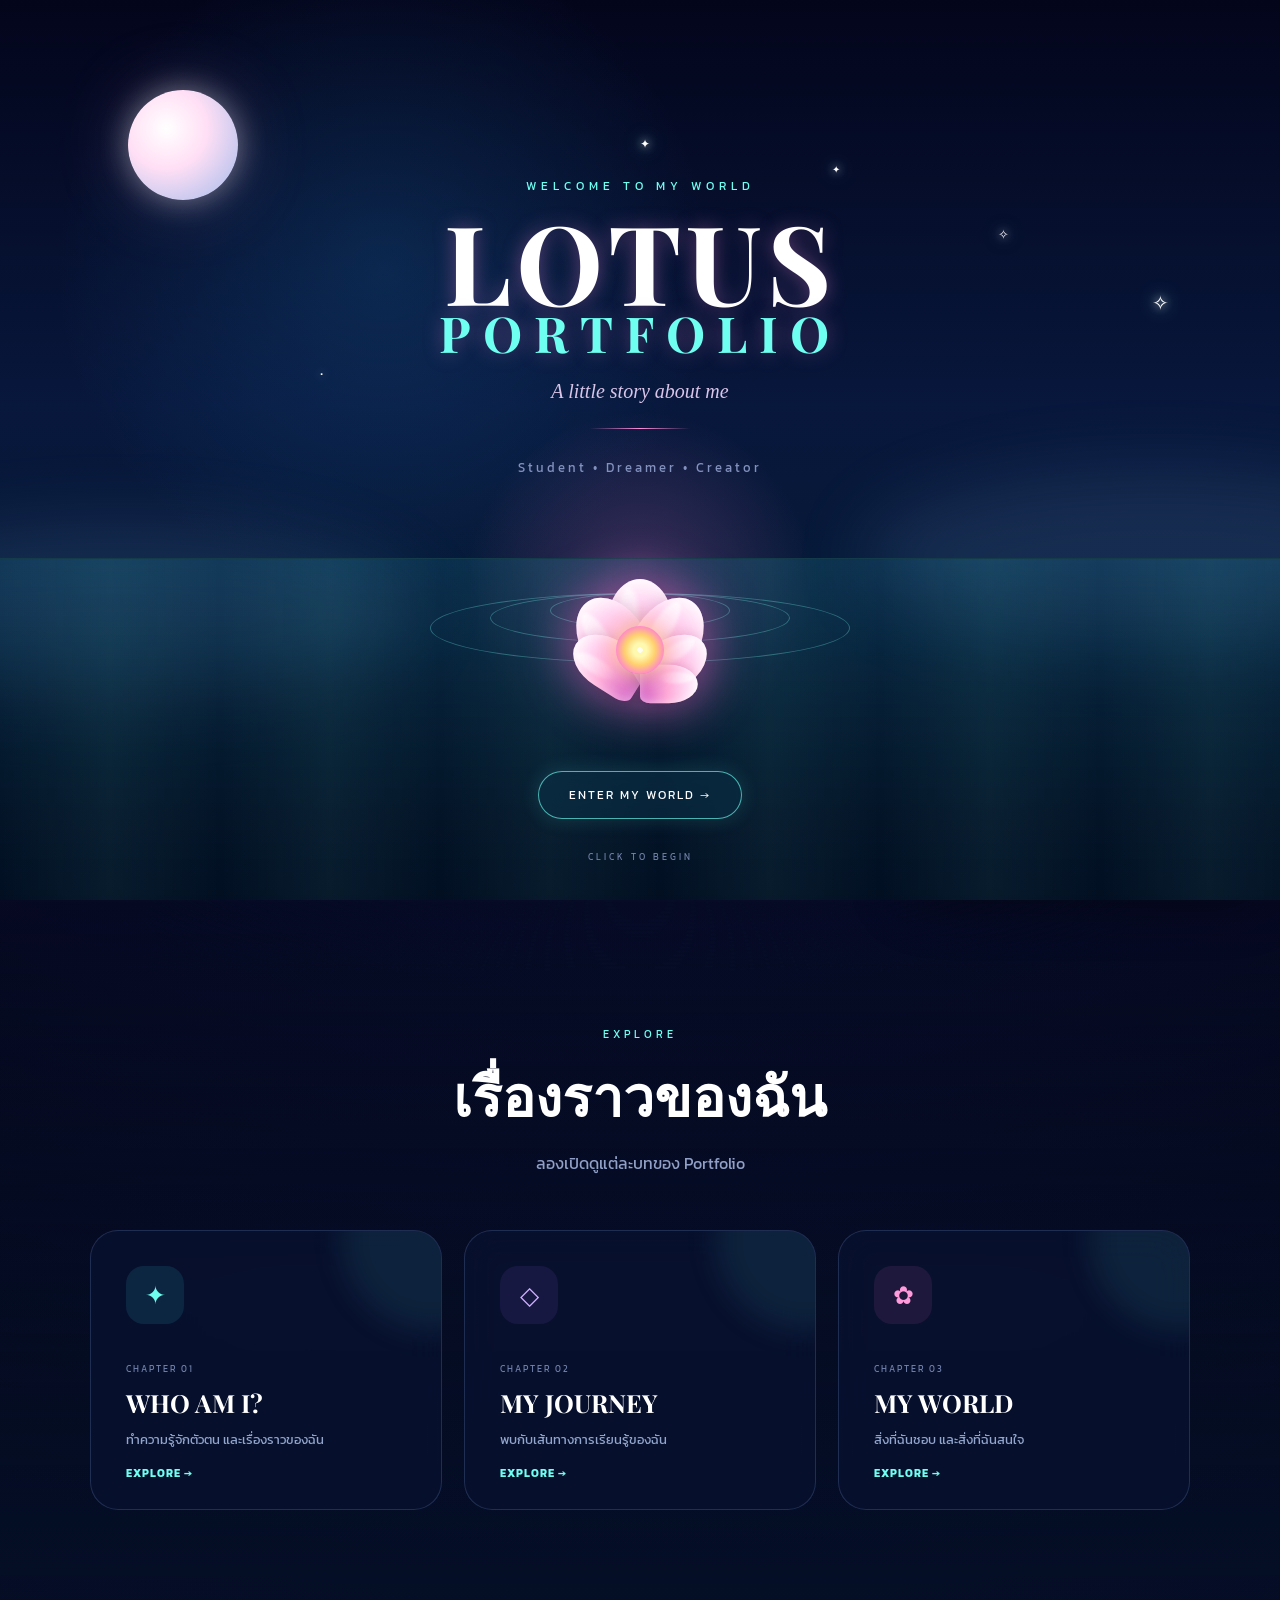
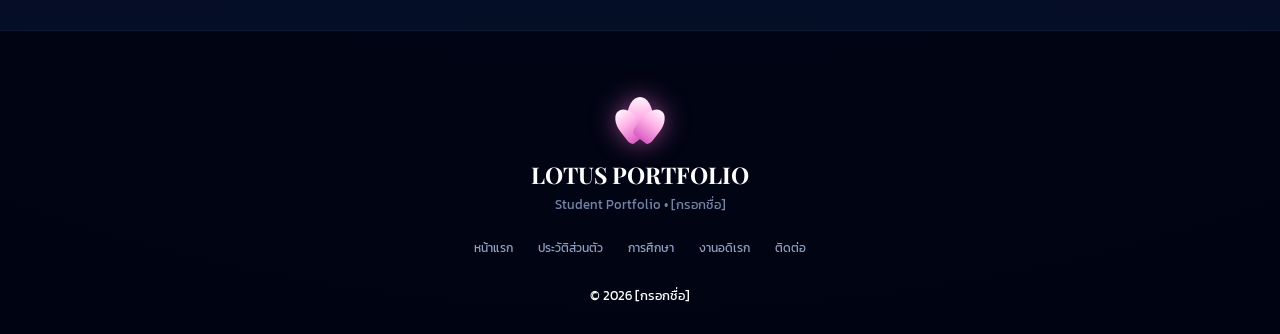
==== commit 3ec3bcc3: "Update index.html" ====
--- a/index.html
+++ b/index.html
@@ -1,2357 +1,280 @@
-<!DOCTYPE html>
-<html lang="th">
-<head>
-    <meta charset="UTF-8">
-    <meta name="viewport" content="width=device-width, initial-scale=1.0">
-    <meta name="description" content="LOTUS PORTFOLIO - Interactive Student Portfolio">
-    <title>LOTUS PORTFOLIO | My Little World</title>
-    <style>
-
+<!DOCTYPE html><html lang="th"><head><meta charset="UTF-8"><meta name="viewport" content="width=device-width, initial-scale=1.0"><meta name="description" content="LOTUS PORTFOLIO - Student Portfolio"><title>LOTUS PORTFOLIO</title><style>
 @import url('https://fonts.googleapis.com/css2?family=Kanit:wght@300;400;500;600;700&family=Playfair+Display:wght@400;500;600;700&display=swap');
-
-:root{
-    --night:#03051c;
-    --night2:#05082a;
-    --deep:#07102e;
-    --deep2:#0a1740;
-    --blue:#10285a;
-    --blue2:#1f4e9a;
-    --cyan:#6ffff1;
-    --aqua:#25dfff;
-    --pink:#ff8edb;
-    --pink2:#ff5fc8;
-    --purple:#a978ff;
-    --purple2:#7445ff;
-    --gold:#ffd98a;
-    --white:#ffffff;
-    --soft:#dce7ff;
-    --muted:#91a0c8;
-    --green:#6ac58d;
-    --glass:rgba(255,255,255,.055);
-    --glass2:rgba(255,255,255,.085);
-    --line:rgba(255,255,255,.12);
-    --shadow:0 25px 80px rgba(0,0,0,.38);
-    --ease:cubic-bezier(.2,.72,.25,1);
-}
-
-*{margin:0;padding:0;box-sizing:border-box}
-
-html{
-    scroll-behavior:smooth;
-    background:#020412;
-}
-
-body{
-    min-height:100vh;
-    overflow-x:hidden;
-    color:var(--white);
-    font-family:"Kanit",sans-serif;
-    background:
-        radial-gradient(circle at 50% -10%, rgba(74,109,255,.20), transparent 30%),
-        radial-gradient(circle at 90% 40%, rgba(255,94,202,.08), transparent 22%),
-        linear-gradient(180deg,#020417 0%,#040727 45%,#07113a 100%);
-}
-
-a{color:inherit}
-button,input,textarea{font:inherit}
-
-::selection{
-    color:#041125;
-    background:var(--cyan);
-}
-
-::-webkit-scrollbar{width:8px}
-::-webkit-scrollbar-track{background:#020615}
-::-webkit-scrollbar-thumb{
-    background:linear-gradient(180deg,var(--pink),var(--purple),var(--cyan));
-    border-radius:30px;
-}
-
-body::before{
-    content:"";
-    position:fixed;
-    inset:0;
-    pointer-events:none;
-    z-index:0;
-    background:
-        linear-gradient(rgba(255,255,255,.012) 1px,transparent 1px),
-        linear-gradient(90deg,rgba(255,255,255,.012) 1px,transparent 1px);
-    background-size:80px 80px;
-    mask-image:linear-gradient(to bottom,rgba(0,0,0,.35),transparent 75%);
-}
-
-#spaceCanvas{
-    position:fixed;
-    inset:0;
-    width:100%;
-    height:100%;
-    pointer-events:none;
-    z-index:1;
-    opacity:.92;
-}
-
-#mouseGlow{
-    position:fixed;
-    left:50%;
-    top:50%;
-    width:340px;
-    height:340px;
-    border-radius:50%;
-    transform:translate(-50%,-50%);
-    pointer-events:none;
-    z-index:9999;
-    background:
-        radial-gradient(circle,
-            rgba(111,255,241,.15) 0%,
-            rgba(169,120,255,.10) 28%,
-            rgba(255,142,219,.05) 45%,
-            transparent 72%);
-    filter:blur(5px);
-    mix-blend-mode:screen;
-}
-
-.progress-bar{
-    position:fixed;
-    left:0;
-    top:0;
-    width:100%;
-    height:3px;
-    z-index:2000;
-    pointer-events:none;
-}
-.progress-bar span{
-    display:block;
-    width:0%;
-    height:100%;
-    background:linear-gradient(90deg,var(--cyan),var(--purple),var(--pink));
-    box-shadow:0 0 14px rgba(111,255,241,.45);
-}
-
-.site-header{
-    position:fixed;
-    left:0;
-    top:16px;
-    width:100%;
-    z-index:1500;
-    padding:0 18px;
-}
-
-.navbar{
-    position:relative;
-    width:min(1220px,100%);
-    margin:auto;
-    display:flex;
-    align-items:center;
-    justify-content:space-between;
-    gap:18px;
-    padding:12px 16px;
-    border:1px solid rgba(255,160,230,.17);
-    border-radius:24px;
-    background:rgba(3,9,31,.58);
-    backdrop-filter:blur(22px);
-    -webkit-backdrop-filter:blur(22px);
-    box-shadow:0 16px 60px rgba(0,0,0,.25);
-    transition:.35s var(--ease);
-}
-.navbar.scrolled{
-    background:rgba(3,8,27,.88);
-    border-color:rgba(111,255,241,.22);
-    box-shadow:0 18px 60px rgba(0,0,0,.38);
-}
-
-.logo{
-    display:flex;
-    align-items:center;
-    gap:10px;
-    text-decoration:none;
-    min-width:max-content;
-}
-.logo-icon{
-    width:42px;
-    height:42px;
-    display:grid;
-    place-items:center;
-    border-radius:50%;
-    font-size:21px;
-    background:
-        radial-gradient(circle at 30% 25%,#fff6fd 0,#ff9cdf 22%,#b26cff 58%,#4330ac 100%);
-    box-shadow:
-        0 0 20px rgba(255,142,219,.34),
-        inset 0 0 12px rgba(255,255,255,.25);
-}
-.logo-text{
-    font-family:"Playfair Display",serif;
-    font-size:20px;
-    line-height:1;
-    letter-spacing:1px;
-}
-.logo-text strong{
-    display:block;
-    margin-top:4px;
-    color:var(--cyan);
-    font-family:"Kanit",sans-serif;
-    font-size:8px;
-    letter-spacing:3px;
-}
-
-.nav-links{
-    display:flex;
-    align-items:center;
-    gap:24px;
-}
-.nav-links a{
-    position:relative;
-    text-decoration:none;
-    color:#aebde0;
-    font-size:13px;
-    transition:.3s;
-}
-.nav-links a::after{
-    content:"";
-    position:absolute;
-    left:50%;
-    bottom:-9px;
-    width:0;
-    height:2px;
-    transform:translateX(-50%);
-    border-radius:99px;
-    background:linear-gradient(90deg,var(--pink),var(--cyan));
-    box-shadow:0 0 10px rgba(111,255,241,.55);
-    transition:.35s var(--ease);
-}
-.nav-links a:hover,
-.nav-links a.active{
-    color:#fff;
-    text-shadow:0 0 16px rgba(111,255,241,.25);
-}
-.nav-links a:hover::after,
-.nav-links a.active::after{
-    width:100%;
-}
-
-.music-toggle{
-    width:44px;
-    height:44px;
-    display:grid;
-    place-items:center;
-    border-radius:50%;
-    border:1px solid rgba(255,255,255,.14);
-    background:linear-gradient(135deg,rgba(111,255,241,.09),rgba(169,120,255,.09));
-    color:#fff;
-    cursor:pointer;
-    transition:.35s var(--ease);
-}
-.music-toggle:hover{
-    transform:scale(1.07) rotate(4deg);
-    border-color:rgba(111,255,241,.38);
-    box-shadow:0 0 28px rgba(111,255,241,.18);
-}
-.music-toggle.playing{
-    animation:musicPulse 1.7s ease-in-out infinite alternate;
-}
-@keyframes musicPulse{
-    from{box-shadow:0 0 6px rgba(111,255,241,.1)}
-    to{box-shadow:0 0 28px rgba(255,142,219,.28)}
-}
-
-.page{
-    position:relative;
-    z-index:5;
-    min-height:100vh;
-}
-
-.page-hero{
-    position:relative;
-    min-height:72vh;
-    padding:180px 24px 80px;
-    display:flex;
-    align-items:flex-end;
-    overflow:hidden;
-}
-
-.page-hero::before{
-    content:"";
-    position:absolute;
-    inset:0;
-    background:
-        radial-gradient(circle at 70% 15%,rgba(169,120,255,.13),transparent 25%),
-        radial-gradient(circle at 24% 42%,rgba(111,255,241,.08),transparent 22%);
-    pointer-events:none;
-}
-
-.hero-inner{
-    width:min(1160px,100%);
-    margin:auto;
-    position:relative;
-}
-
-.kicker{
-    display:inline-flex;
-    align-items:center;
-    gap:10px;
-    padding:8px 14px;
-    border-radius:999px;
-    border:1px solid rgba(111,255,241,.22);
-    color:var(--cyan);
-    background:rgba(111,255,241,.045);
-    font-size:10px;
-    letter-spacing:3px;
-}
-
-.kicker::before{
-    content:"✦";
-    text-shadow:0 0 12px var(--cyan);
-}
-
-.page-title{
-    margin-top:18px;
-    max-width:940px;
-    font-family:"Playfair Display",serif;
-    font-size:clamp(48px,8vw,96px);
-    line-height:.98;
-    letter-spacing:-2px;
-}
-
-.page-title .accent{
-    color:var(--pink);
-    text-shadow:0 0 26px rgba(255,142,219,.22);
-}
-.page-subtitle{
-    max-width:700px;
-    margin-top:18px;
-    color:#a7b7dc;
-    font-size:15px;
-    line-height:1.9;
-}
-
-.page-orbit{
-    position:absolute;
-    right:10%;
-    top:18%;
-    width:260px;
-    height:260px;
-    border-radius:50%;
-    border:1px solid rgba(111,255,241,.13);
-    box-shadow:0 0 50px rgba(111,255,241,.05);
-    animation:spin 16s linear infinite;
-}
-.page-orbit::before,
-.page-orbit::after{
-    content:"";
-    position:absolute;
-    border-radius:50%;
-}
-.page-orbit::before{
-    width:10px;height:10px;left:10%;top:28%;
-    background:var(--cyan);
-    box-shadow:0 0 18px var(--cyan);
-}
-.page-orbit::after{
-    width:8px;height:8px;right:11%;bottom:24%;
-    background:var(--pink);
-    box-shadow:0 0 15px var(--pink);
-}
-@keyframes spin{to{transform:rotate(360deg)}}
-
-.section{
-    width:min(1160px,calc(100% - 40px));
-    margin:auto;
-    padding:110px 0;
-}
-
-.section-heading{
-    max-width:780px;
-    margin:0 auto 52px;
-    text-align:center;
-}
-.section-heading small{
-    color:var(--cyan);
-    font-size:10px;
-    letter-spacing:4px;
-}
-.section-heading h2{
-    margin-top:10px;
-    font-family:"Playfair Display",serif;
-    font-size:clamp(34px,5vw,58px);
-}
-.section-heading p{
-    margin-top:12px;
-    color:var(--muted);
-    line-height:1.8;
-    font-size:13px;
-}
-
-.glass{
-    position:relative;
-    border:1px solid var(--line);
-    border-radius:30px;
-    background:
-        linear-gradient(145deg,rgba(255,255,255,.07),rgba(255,255,255,.022));
-    backdrop-filter:blur(18px);
-    -webkit-backdrop-filter:blur(18px);
-    box-shadow:var(--shadow);
-    overflow:hidden;
-}
-
-.glass::before{
-    content:"";
-    position:absolute;
-    inset:0;
-    background:
-        linear-gradient(
-            120deg,
-            transparent 20%,
-            rgba(255,255,255,.045) 48%,
-            transparent 78%
-        );
-    transform:translateX(-100%);
-    transition:1s var(--ease);
-    pointer-events:none;
-}
-.glass:hover::before{transform:translateX(100%)}
-
-.reveal{
-    opacity:0;
-    transform:translateY(38px);
-    transition:
-        opacity .9s var(--ease),
-        transform .9s var(--ease);
-}
-.reveal.visible{
-    opacity:1;
-    transform:translateY(0);
-}
-
-.tilt{
-    transform-style:preserve-3d;
-    transition:
-        transform .18s ease,
-        border-color .35s,
-        box-shadow .35s;
-}
-.tilt:hover{
-    border-color:rgba(111,255,241,.25);
-}
-
-.btn-row{
-    display:flex;
-    flex-wrap:wrap;
-    gap:14px;
-    margin-top:30px;
-}
-.btn{
-    display:inline-flex;
-    align-items:center;
-    justify-content:center;
-    gap:9px;
-    min-height:46px;
-    padding:0 21px;
-    border-radius:999px;
-    text-decoration:none;
-    font-size:13px;
-    transition:.35s var(--ease);
-}
-.btn-primary{
-    color:#061329;
-    background:linear-gradient(135deg,#8efff5,#5bdfff);
-    box-shadow:0 12px 35px rgba(37,223,255,.17);
-}
-.btn-primary:hover{
-    transform:translateY(-4px);
-    box-shadow:0 17px 40px rgba(37,223,255,.28);
-}
-.btn-secondary{
-    color:#fff;
-    border:1px solid rgba(255,142,219,.26);
-    background:rgba(255,255,255,.035);
-}
-.btn-secondary:hover{
-    transform:translateY(-4px);
-    border-color:rgba(255,142,219,.48);
-    background:rgba(255,142,219,.06);
-}
-
-.image-frame{
-    position:relative;
-    aspect-ratio:4/5;
-    border-radius:26px;
-    overflow:hidden;
-    border:1px solid rgba(255,255,255,.12);
-    background:linear-gradient(145deg,#0c1748,#090f30);
-}
-.image-frame img{
-    width:100%;
-    height:100%;
-    object-fit:cover;
-    display:block;
-}
-.image-frame .fallback{
-    position:absolute;
-    inset:0;
-    display:grid;
-    place-items:center;
-    padding:20px;
-    text-align:center;
-    color:#7f8fb6;
-    background:
-        radial-gradient(circle at 50% 20%,rgba(255,142,219,.10),transparent 30%),
-        linear-gradient(160deg,#09143a,#04091f);
-}
-.image-frame .fallback span{
-    display:block;
-    margin-bottom:8px;
-    font-size:36px;
-}
-
-.stat-grid{
-    display:grid;
-    grid-template-columns:repeat(3,1fr);
-    gap:16px;
-}
-.stat-card{
-    padding:22px 18px;
-    text-align:center;
-}
-.stat-card strong{
-    display:block;
-    color:var(--pink);
-    font-family:"Playfair Display",serif;
-    font-size:34px;
-}
-.stat-card span{
-    color:#7b8db8;
-    font-size:10px;
-    letter-spacing:2px;
-}
-
-.info-grid{
-    display:grid;
-    grid-template-columns:repeat(2,1fr);
-    gap:18px;
-}
-.info-card{
-    padding:25px;
-    min-height:130px;
-}
-.info-card small{
-    display:block;
-    color:var(--cyan);
-    font-size:9px;
-    letter-spacing:3px;
-}
-.info-card h3{
-    margin-top:8px;
-    font-size:21px;
-}
-.info-card p{
-    margin-top:7px;
-    color:#8da0c8;
-    line-height:1.8;
-    font-size:12px;
-}
-
-.footer{
-    position:relative;
-    z-index:6;
-    padding:84px 20px 35px;
-    text-align:center;
-    border-top:1px solid rgba(142,178,255,.10);
-    background:linear-gradient(180deg,rgba(2,7,26,.1),rgba(1,5,18,.8));
-}
-.footer-lotus{
-    font-size:43px;
-    filter:drop-shadow(0 0 18px rgba(255,110,210,.46));
-    animation:footerFloat 4s ease-in-out infinite;
-}
-.footer h3{
-    margin-top:8px;
-    font-family:"Playfair Display",serif;
-    font-size:26px;
-}
-.footer p{
-    margin-top:7px;
-    color:#7282a8;
-    font-size:12px;
-}
-.footer-links{
-    display:flex;
-    justify-content:center;
-    flex-wrap:wrap;
-    gap:24px;
-    margin:25px 0;
-}
-.footer-links a{
-    color:#8da0c5;
-    text-decoration:none;
-    font-size:12px;
-    transition:.3s;
-}
-.footer-links a:hover{color:var(--cyan)}
-.footer small{color:#4d5b7c;font-size:10px}
-@keyframes footerFloat{
-    0%,100%{transform:translateY(0)}
-    50%{transform:translateY(-8px) rotate(2deg)}
-}
-
-/* ------------------------------ HOME ------------------------------ */
-
-.home-hero{
-    position:relative;
-    min-height:100vh;
-    padding:160px 6% 100px;
-    display:flex;
-    align-items:center;
-    overflow:hidden;
-}
-
-.home-hero::before{
-    content:"";
-    position:absolute;
-    inset:0;
-    background:
-        radial-gradient(circle at 73% 25%,rgba(169,120,255,.14),transparent 25%),
-        radial-gradient(circle at 22% 80%,rgba(255,95,200,.11),transparent 24%);
-}
-
-.home-content{
-    width:min(1180px,100%);
-    margin:auto;
-    position:relative;
-    z-index:5;
-    display:grid;
-    grid-template-columns:1fr 1fr;
-    gap:64px;
-    align-items:center;
-}
-
-.home-copy .eyebrow{
-    display:inline-flex;
-    align-items:center;
-    gap:8px;
-    padding:8px 15px;
-    border-radius:999px;
-    color:var(--cyan);
-    border:1px solid rgba(111,255,241,.24);
-    background:rgba(111,255,241,.045);
-    font-size:10px;
-    letter-spacing:2px;
-}
-.home-copy .chapter{
-    display:block;
-    margin-top:20px;
-    color:#8075a2;
-    font-size:10px;
-    letter-spacing:4px;
-}
-.home-copy h1{
-    margin-top:12px;
-    font-size:clamp(44px,6vw,77px);
-    line-height:1.07;
-    letter-spacing:-2px;
-}
-.home-copy h1 span{
-    color:var(--pink);
-    text-shadow:0 0 24px rgba(255,95,200,.26);
-}
-.role{
-    margin-top:18px;
-    color:var(--cyan);
-    font-size:11px;
-    letter-spacing:3px;
-}
-.description{
-    max-width:580px;
-    margin-top:17px;
-    color:#a6b5d6;
-    line-height:2;
-    font-size:14px;
-}
-
-.home-mini-info{
-    display:flex;
-    width:max-content;
-    max-width:100%;
-    margin-top:38px;
-    padding:15px 18px;
-    border-radius:22px;
-}
-.home-mini-info > div{
-    min-width:82px;
-    padding:0 17px;
-    text-align:center;
-}
-.home-mini-info > div + div{
-    border-left:1px solid rgba(140,175,235,.13);
-}
-.home-mini-info strong{
-    display:block;
-    font-family:"Playfair Display",serif;
-    color:var(--pink);
-    font-size:25px;
-}
-.home-mini-info span{
-    color:#7686ad;
-    font-size:8px;
-    letter-spacing:2px;
-}
-
-.home-lake{
-    position:relative;
-    height:600px;
-    display:grid;
-    place-items:center;
-    isolation:isolate;
-}
-.lake-glow{
-    position:absolute;
-    width:530px;
-    height:530px;
-    border-radius:50%;
-    background:
-        radial-gradient(circle,
-            rgba(255,113,210,.18),
-            rgba(70,220,255,.08) 38%,
-            transparent 70%);
-    filter:blur(10px);
-    animation:lakeGlow 5s ease-in-out infinite;
-}
-@keyframes lakeGlow{
-    0%,100%{transform:scale(.95);opacity:.7}
-    50%{transform:scale(1.07);opacity:1}
-}
-
-.lake-orbit{
-    position:absolute;
-    border:1px solid rgba(111,255,241,.24);
-    border-radius:50%;
-    transform:rotateX(68deg);
-    box-shadow:0 0 18px rgba(111,255,241,.03);
-}
-.lake-orbit.orbit-one{
-    width:520px;height:190px;
-    animation:orbitOne 12s linear infinite;
-}
-.lake-orbit.orbit-two{
-    width:430px;height:150px;
-    border-color:rgba(255,142,219,.24);
-    animation:orbitTwo 18s linear infinite reverse;
-}
-.lake-orbit.orbit-three{
-    width:350px;height:110px;
-    border-color:rgba(169,120,255,.16);
-    animation:orbitThree 24s linear infinite;
-}
-@keyframes orbitOne{
-    from{transform:rotateX(68deg) rotateZ(0)}
-    to{transform:rotateX(68deg) rotateZ(360deg)}
-}
-@keyframes orbitTwo{
-    from{transform:rotateX(68deg) rotateZ(0)}
-    to{transform:rotateX(68deg) rotateZ(-360deg)}
-}
-@keyframes orbitThree{
-    from{transform:rotateX(68deg) rotateZ(0)}
-    to{transform:rotateX(68deg) rotateZ(360deg)}
-}
-
-.lake-water{
-    position:absolute;
-    bottom:64px;
-    width:520px;
-    height:125px;
-}
-.lake-water span{
-    position:absolute;
-    left:50%;
-    top:20px;
-    transform:translateX(-50%);
-    border:1px solid rgba(111,255,241,.26);
-    border-radius:50%;
-}
-.lake-water span:nth-child(1){width:480px;height:72px}
-.lake-water span:nth-child(2){width:355px;height:51px}
-.lake-water span:nth-child(3){width:235px;height:34px}
-.lake-water span:nth-child(4){width:125px;height:19px}
-
-.lake-lotus{
-    position:relative;
-    z-index:12;
-    width:270px;
-    height:170px;
-    filter:
-        drop-shadow(0 0 15px rgba(255,255,255,.12))
-        drop-shadow(0 0 28px rgba(255,105,205,.47))
-        drop-shadow(0 0 55px rgba(169,120,255,.15));
-    animation:mainLotusFloat 4s ease-in-out infinite;
-}
-@keyframes mainLotusFloat{
-    0%,100%{transform:translateY(0)}
-    50%{transform:translateY(-15px)}
-}
-
-.lake-lotus .petal,
-.opening-lotus .petal{
-    position:absolute;
-    width:85px;
-    height:135px;
-    left:50%;
-    bottom:0;
-    transform-origin:50% 100%;
-    border-radius:70% 70% 25% 25%;
-    background:
-        linear-gradient(180deg,
-            #fff8ff 0%,
-            #ffe7f7 20%,
-            #ffb8e7 46%,
-            #e978cf 70%,
-            #c351b1 100%);
-    border:1px solid rgba(255,255,255,.20);
-    box-shadow:
-        inset 0 7px 14px rgba(255,255,255,.44),
-        inset 0 -14px 18px rgba(156,45,137,.14),
-        0 0 12px rgba(255,142,219,.12);
-}
-.lake-lotus .petal::before,
-.opening-lotus .petal::before{
-    content:"";
-    position:absolute;
-    width:38%;height:73%;
-    left:24%;top:7%;
-    border-radius:70% 70% 40% 40%;
-    background:linear-gradient(180deg,rgba(255,255,255,.40),rgba(255,255,255,.04),transparent);
-}
-.lake-lotus .p1,
-.opening-lotus .p1{
-    transform:translateX(-50%) rotate(0) scale(1.05);
-    z-index:5;
-}
-.lake-lotus .p2,
-.opening-lotus .p2{
-    transform:translateX(-50%) rotate(-32deg) scale(.90);
-    z-index:4;
-}
-.lake-lotus .p3,
-.opening-lotus .p3{
-    transform:translateX(-50%) rotate(32deg) scale(.90);
-    z-index:4;
-}
-.lake-lotus .p4,
-.opening-lotus .p4{
-    transform:translateX(-50%) rotate(-58deg) scale(.72);
-    z-index:2;
-}
-.lake-lotus .p5,
-.opening-lotus .p5{
-    transform:translateX(-50%) rotate(58deg) scale(.72);
-    z-index:2;
-}
-.lake-lotus .p6,
-.opening-lotus .p6{
-    transform:translateX(-50%) rotate(90deg) scale(.55);
-    z-index:6;
-}
-
-.lotus-center{
-    position:absolute;
-    left:50%;
-    bottom:12px;
-    width:42px;
-    height:42px;
-    transform:translateX(-50%);
-    border-radius:50%;
-    background:
-        radial-gradient(circle at 33% 28%,
-            #fffde9 0%,
-            #fff6ad 22%,
-            #ffd66f 48%,
-            #ffab6d 68%,
-            #ff78bc 100%);
-    box-shadow:
-        0 0 10px rgba(255,250,190,.85),
-        0 0 22px rgba(255,214,120,.72),
-        0 0 42px rgba(255,124,192,.32);
-    z-index:20;
-    animation:centerGlow 2.5s ease-in-out infinite;
-}
-@keyframes centerGlow{
-    0%,100%{transform:translateX(-50%) scale(.96);filter:brightness(1)}
-    50%{transform:translateX(-50%) scale(1.06);filter:brightness(1.10)}
-}
-
-.leaf{
-    position:absolute;
-    width:150px;
-    height:92px;
-    border-radius:80% 20% 80% 20%;
-    background:
-        radial-gradient(circle at 44% 43%,#6eac6c,#1d674d 60%,#0a332d);
-    box-shadow:
-        inset 0 0 20px rgba(180,255,190,.08),
-        0 0 25px rgba(20,180,130,.14);
-    animation:leafFloat 5s ease-in-out infinite;
-}
-.leaf::before{
-    content:"";
-    position:absolute;
-    left:50%;
-    top:11%;
-    width:2px;height:78%;
-    background:rgba(202,255,212,.26);
-    transform:rotate(30deg);
-}
-.leaf::after{
-    content:"";
-    position:absolute;
-    left:13%;top:50%;
-    width:75%;height:2px;
-    background:rgba(202,255,212,.16);
-    transform:rotate(-8deg);
-}
-.leaf-left{left:1%;bottom:126px;transform:rotate(-18deg)}
-.leaf-right{right:0;bottom:165px;transform:rotate(18deg) scale(.84);animation-delay:1.3s}
-@keyframes leafFloat{
-    0%,100%{translate:0 0}
-    50%{translate:0 -9px}
-}
-
-.lake-light{
-    position:absolute;
-    color:#fff;
-    text-shadow:0 0 10px #fff,0 0 25px var(--cyan);
-    animation:twinkle 2.4s ease-in-out infinite;
-    z-index:13;
-}
-.light-1{top:19%;right:16%}
-.light-2{top:34%;left:11%;animation-delay:.8s}
-.light-3{bottom:20%;right:17%;animation-delay:.3s}
-.light-4{top:50%;left:20%;animation-delay:1.2s}
-@keyframes twinkle{
-    0%,100%{opacity:.25;transform:scale(.65)}
-    50%{opacity:1;transform:scale(1.35)}
-}
-
-.lake-label{
-    position:absolute;
-    right:-3px;
-    bottom:18px;
-    display:flex;
-    align-items:center;
-    gap:11px;
-    padding:12px 17px;
-    border:1px solid rgba(255,142,219,.23);
-    border-radius:18px;
-    background:rgba(10,20,50,.58);
-    backdrop-filter:blur(15px);
-    box-shadow:0 15px 40px rgba(0,0,0,.18);
-}
-.lake-label > span{font-size:27px}
-.lake-label strong{
-    display:block;
-    color:var(--pink);
-    font-family:"Playfair Display",serif;
-    font-size:13px;
-    letter-spacing:2px;
-}
-.lake-label small{color:#7485ad;font-size:9px}
-
-.chapter-grid{
-    width:min(1100px,100%);
-    margin:auto;
-    display:grid;
-    grid-template-columns:repeat(3,1fr);
-    gap:20px;
-}
-.chapter-card{
-    position:relative;
-    min-height:285px;
-    padding:32px;
-    border-radius:28px;
-    text-decoration:none;
-    color:#fff;
-    overflow:hidden;
-}
-.chapter-card::before{
-    content:"";
-    position:absolute;
-    width:220px;height:220px;
-    right:-95px;top:-95px;
-    border-radius:50%;
-    filter:blur(14px);
-    opacity:.45;
-    transition:.45s;
-}
-.chapter-card:hover::before{transform:scale(1.28)}
-.chapter-card.blue-card::before{background:radial-gradient(circle,rgba(111,255,241,.18),transparent 70%)}
-.chapter-card.purple-card::before{background:radial-gradient(circle,rgba(169,120,255,.18),transparent 70%)}
-.chapter-card.pink-card::before{background:radial-gradient(circle,rgba(255,142,219,.18),transparent 70%)}
-
-.chapter-icon{
-    width:58px;
-    height:58px;
-    display:grid;
-    place-items:center;
-    border-radius:18px;
-    font-size:24px;
-    margin-bottom:28px;
-}
-.blue-card .chapter-icon{
-    color:var(--cyan);
-    background:rgba(111,255,241,.08);
-    box-shadow:0 0 25px rgba(111,255,241,.08);
-}
-.purple-card .chapter-icon{
-    color:#d8c5ff;
-    background:rgba(169,120,255,.09);
-}
-.pink-card .chapter-icon{
-    color:#ffb2e4;
-    background:rgba(255,142,219,.09);
-}
-.chapter-card small{color:#7183ad;letter-spacing:2px;font-size:9px}
-.chapter-card h3{
-    margin-top:8px;
-    font-family:"Playfair Display",serif;
-    font-size:26px;
-}
-.chapter-card p{
-    margin-top:10px;
-    max-width:320px;
-    color:#93a6ce;
-    line-height:1.8;
-    font-size:13px;
-}
-.chapter-card strong{
-    position:absolute;
-    left:32px;
-    bottom:28px;
-    color:var(--cyan);
-    font-size:11px;
-    letter-spacing:1px;
-}
-
-/* ------------------------------ OPENING ------------------------------ */
-
-.opening-control{display:none}
-.opening-screen{
-    position:fixed;
-    inset:0;
-    z-index:50000;
-    display:flex;
-    align-items:center;
-    justify-content:center;
-    overflow:hidden;
-    background:#02030e;
-    transition:
-        opacity 1.15s var(--ease),
-        visibility 1.15s var(--ease),
-        transform 1.15s var(--ease);
-}
-body.opened .opening-screen{
-    opacity:0;
-    visibility:hidden;
-    pointer-events:none;
-    transform:scale(1.07);
-}
-.opening-bg{
-    position:absolute;
-    inset:0;
-    background:
-        radial-gradient(circle at 50% 60%,rgba(255,130,220,.20),transparent 22%),
-        radial-gradient(circle at 25% 27%,rgba(40,170,255,.13),transparent 28%),
-        linear-gradient(180deg,#03051b 0%,#08173c 48%,#061a36 72%,#020814 100%);
-}
-.opening-stars{
-    position:absolute;
-    inset:0;
-}
-.opening-stars i{
-    position:absolute;
-    color:#fff;
-    font-style:normal;
-    text-shadow:0 0 10px #fff,0 0 20px var(--cyan);
-    animation:openingStar 2.5s ease-in-out infinite;
-}
-.opening-stars i:nth-child(1){left:11%;top:14%;font-size:18px}
-.opening-stars i:nth-child(2){left:78%;top:18%;font-size:14px;animation-delay:.7s}
-.opening-stars i:nth-child(3){left:50%;top:9%;font-size:11px;animation-delay:1.1s}
-.opening-stars i:nth-child(4){left:20%;top:37%;font-size:20px;animation-delay:.2s}
-.opening-stars i:nth-child(5){left:88%;top:32%;font-size:17px;animation-delay:1.3s}
-.opening-stars i:nth-child(6){left:63%;top:25%;font-size:10px;animation-delay:.5s}
-.opening-stars i:nth-child(7){left:35%;top:19%;font-size:9px;animation-delay:1.5s}
-.opening-stars i:nth-child(8){left:71%;top:42%;font-size:11px;animation-delay:.9s}
-@keyframes openingStar{
-    0%,100%{opacity:.25;transform:scale(.7)}
-    50%{opacity:1;transform:scale(1.4)}
-}
-
-.opening-moon{
-    position:absolute;
-    top:10%;
-    left:9%;
-    width:112px;
-    height:112px;
-    border-radius:50%;
-    background:
-        radial-gradient(circle at 35% 32%,#fff,#ffeaf9 40%,#c2c9ef 74%);
-    box-shadow:
-        0 0 30px rgba(255,255,255,.38),
-        0 0 82px rgba(255,160,230,.15);
-    animation:moonFloat 6s ease-in-out infinite;
-}
-.opening-moon::after{
-    content:"";
-    position:absolute;
-    inset:0;
-    border-radius:50%;
-    background:
-        radial-gradient(circle at 24% 36%,rgba(86,99,138,.10) 0 7px,transparent 8px),
-        radial-gradient(circle at 64% 54%,rgba(86,99,138,.08) 0 10px,transparent 11px),
-        radial-gradient(circle at 48% 24%,rgba(86,99,138,.06) 0 6px,transparent 7px);
-}
-@keyframes moonFloat{
-    0%,100%{translate:0 0}
-    50%{translate:0 -12px}
-}
-
-.opening-mist{
-    position:absolute;
-    width:600px;height:180px;
-    border-radius:50%;
-    filter:blur(36px);
-    background:rgba(140,190,255,.11);
-    animation:mistMove 8s ease-in-out infinite;
-}
-.mist-left{left:-180px;bottom:21%}
-.mist-right{right:-180px;bottom:28%;animation-delay:2.8s}
-@keyframes mistMove{
-    0%,100%{translate:0 0}
-    50%{translate:80px 0}
-}
-
-.opening-water{
-    position:absolute;
-    left:0;right:0;bottom:0;
-    height:39%;
-    background:
-        linear-gradient(180deg,rgba(20,104,130,.25),rgba(2,15,35,.95));
-    border-top:1px solid rgba(100,255,245,.16);
-}
-.opening-ripple{
-    position:absolute;
-    left:50%;
-    top:10%;
-    transform:translateX(-50%);
-    border:1px solid rgba(120,255,245,.3);
-    border-radius:50%;
-}
-.ripple-1{width:430px;height:74px;animation:waterRipple 4.2s infinite}
-.ripple-2{width:310px;height:53px;animation:waterRipple 4.2s 1s infinite}
-.ripple-3{width:185px;height:34px;animation:waterRipple 4.2s 2s infinite}
-@keyframes waterRipple{
-    0%,100%{opacity:.15;transform:translateX(-50%) scale(.82)}
-    50%{opacity:.8;transform:translateX(-50%) scale(1.12)}
-}
-
-.opening-lotus{
-    position:absolute;
-    left:50%;
-    bottom:24%;
-    width:210px;height:120px;
-    transform:translateX(-50%);
-    filter:
-        drop-shadow(0 0 16px rgba(255,255,255,.12))
-        drop-shadow(0 0 23px rgba(255,105,205,.50))
-        drop-shadow(0 0 52px rgba(169,120,255,.16));
-    animation:openingLotusFloat 4s ease-in-out infinite;
-}
-@keyframes openingLotusFloat{
-    0%,100%{transform:translateX(-50%) translateY(0)}
-    50%{transform:translateX(-50%) translateY(-12px)}
-}
-
-.opening-content{
-    position:relative;
-    z-index:10;
-    margin-top:-245px;
-    text-align:center;
-}
-.opening-small{
-    color:var(--cyan);
-    font-size:11px;
-    letter-spacing:5px;
-}
-.opening-content h1{
-    margin-top:14px;
-    font-family:"Playfair Display",serif;
-    font-size:clamp(58px,10vw,114px);
-    line-height:.90;
-    letter-spacing:4px;
-    text-shadow:0 0 28px rgba(255,142,219,.18);
-}
-.opening-content h1 span{
-    display:block;
-    margin-top:6px;
-    font-size:.44em;
-    color:var(--cyan);
-    letter-spacing:11px;
-}
-.opening-content p{
-    margin-top:22px;
-    color:#d6c9e3;
-    font-family:"Playfair Display",serif;
-    font-style:italic;
-    font-size:20px;
-}
-.opening-line{
-    width:100px;
-    height:1px;
-    margin:22px auto;
-    background:linear-gradient(90deg,transparent,var(--pink),transparent);
-}
-.opening-content small{
-    color:#7e8caf;
-    letter-spacing:3px;
-    font-size:9px;
-}
-.enter-button{
-    position:absolute;
-    left:50%;
-    bottom:9%;
-    z-index:20;
-    transform:translateX(-50%);
-    display:inline-flex;
-    align-items:center;
-    gap:10px;
-    padding:14px 28px;
-    border-radius:999px;
-    border:1px solid rgba(111,255,241,.48);
-    background:rgba(8,31,50,.48);
-    color:#fff;
-    cursor:pointer;
-    backdrop-filter:blur(14px);
-    box-shadow:0 0 20px rgba(111,255,241,.10);
-    transition:.35s var(--ease);
-    font-size:12px;
-    letter-spacing:2px;
-}
-.enter-button:hover{
-    transform:translateX(-50%) translateY(-5px);
-    border-color:rgba(111,255,241,.72);
-    box-shadow:0 0 34px rgba(111,255,241,.24);
-    background:linear-gradient(90deg,rgba(255,95,200,.20),rgba(60,235,255,.16));
-}
-.opening-hint{
-    position:absolute;
-    left:50%;
-    bottom:4%;
-    transform:translateX(-50%);
-    color:#6e7ea7;
-    font-size:8px;
-    letter-spacing:3px;
-}
-
-.particle-layer{
-    position:fixed;
-    inset:0;
-    z-index:4;
-    pointer-events:none;
-    overflow:hidden;
-}
-.floating-petal{
-    position:absolute;
-    top:-50px;
-    font-size:18px;
-    color:#ffd6f4;
-    text-shadow:0 0 8px rgba(255,142,219,.60);
-    opacity:.7;
-    animation:petalFall linear infinite;
-}
-@keyframes petalFall{
-    0%{transform:translateY(-50px) translateX(0) rotate(0deg);opacity:0}
-    10%{opacity:.8}
-    55%{transform:translateY(55vh) translateX(70px) rotate(180deg)}
-    100%{transform:translateY(110vh) translateX(-80px) rotate(360deg);opacity:0}
-}
-.firefly{
-    position:fixed;
-    width:4px;height:4px;
-    border-radius:50%;
-    background:#dffff7;
-    box-shadow:0 0 8px var(--cyan),0 0 19px var(--cyan);
-    pointer-events:none;
-    z-index:4;
-    animation:fireflyMove var(--dur) ease-in-out infinite alternate;
-}
-@keyframes fireflyMove{
-    from{transform:translate(0,0) scale(.5);opacity:.18}
-    to{transform:translate(var(--dx),var(--dy)) scale(1.45);opacity:1}
-}
-.mouse-star{
-    position:fixed;
-    pointer-events:none;
-    z-index:99998;
-    color:#fff;
-    font-size:11px;
-    text-shadow:0 0 8px var(--cyan),0 0 15px var(--pink);
-    animation:mouseStar .8s ease-out forwards;
-}
-@keyframes mouseStar{
-    0%{opacity:1;transform:scale(.45) rotate(0)}
-    100%{opacity:0;transform:translate(var(--mx),var(--my)) scale(1.4) rotate(180deg)}
-}
-.click-ripple{
-    position:fixed;
-    pointer-events:none;
-    z-index:99997;
-    width:12px;height:12px;
-    border-radius:50%;
-    border:2px solid var(--cyan);
-    box-shadow:0 0 12px var(--cyan),0 0 24px var(--pink);
-    transform:translate(-50%,-50%);
-    animation:clickRipple .9s ease-out forwards;
-}
-@keyframes clickRipple{
-    0%{opacity:1;width:12px;height:12px}
-    100%{opacity:0;width:190px;height:190px}
-}
-
-.scroll-cue{
-    position:absolute;
-    left:50%;
-    bottom:28px;
-    transform:translateX(-50%);
-    display:flex;
-    flex-direction:column;
-    align-items:center;
-    gap:8px;
-    color:#6f81a9;
-    font-size:9px;
-    letter-spacing:3px;
-}
-.scroll-cue span{
-    width:23px;height:36px;
-    border:1px solid rgba(255,255,255,.15);
-    border-radius:999px;
-    position:relative;
-}
-.scroll-cue span::after{
-    content:"";
-    position:absolute;
-    left:50%;top:7px;
-    width:3px;height:7px;
-    border-radius:99px;
-    transform:translateX(-50%);
-    background:var(--cyan);
-    animation:scrollDot 1.7s infinite;
-}
-@keyframes scrollDot{
-    0%,100%{transform:translate(-50%,0);opacity:.25}
-    50%{transform:translate(-50%,10px);opacity:1}
-}
-
-/* ------------------------------ PROFILE ------------------------------ */
-
-.profile-layout{
-    display:grid;
-    grid-template-columns:.9fr 1.1fr;
-    gap:28px;
-    align-items:start;
-}
-.profile-panel{padding:30px}
-.profile-photo{
-    aspect-ratio:1/1.12;
-}
-.profile-name{
-    margin-top:22px;
-    font-family:"Playfair Display",serif;
-    font-size:36px;
-}
-.profile-role{
-    margin-top:7px;
-    color:var(--cyan);
-    font-size:11px;
-    letter-spacing:2px;
-}
-.profile-bio{
-    margin-top:16px;
-    color:#8fa1c7;
-    font-size:13px;
-    line-height:1.9;
-}
-.tag-row{
-    display:flex;
-    flex-wrap:wrap;
-    gap:9px;
-    margin-top:18px;
-}
-.tag{
-    padding:7px 11px;
-    border-radius:999px;
-    border:1px solid rgba(255,255,255,.10);
-    color:#a9b8db;
-    background:rgba(255,255,255,.035);
-    font-size:10px;
-}
-.quote-panel{
-    margin-top:18px;
-    padding:24px;
-}
-.quote-panel p{
-    font-family:"Playfair Display",serif;
-    font-size:22px;
-    line-height:1.55;
-}
-.quote-panel span{
-    display:block;
-    margin-top:10px;
-    color:#7081aa;
-    font-size:10px;
-    letter-spacing:2px;
-}
-.skill-list{display:grid;gap:15px}
-.skill{
-    padding:18px 20px;
-}
-.skill-top{
-    display:flex;
-    justify-content:space-between;
-    gap:10px;
-    color:#dce7ff;
-    font-size:12px;
-}
-.skill-top span{color:#7d8fb7}
-.skill-bar{
-    height:7px;
-    margin-top:11px;
-    border-radius:99px;
-    background:rgba(255,255,255,.06);
-    overflow:hidden;
-}
-.skill-bar i{
-    display:block;
-    height:100%;
-    width:var(--level);
-    border-radius:99px;
-    background:linear-gradient(90deg,var(--cyan),var(--purple),var(--pink));
-    box-shadow:0 0 14px rgba(111,255,241,.18);
-}
-
-/* ------------------------------ EDUCATION ------------------------------ */
-
-.timeline{
-    position:relative;
-    width:min(960px,100%);
-    margin:auto;
-}
-.timeline::before{
-    content:"";
-    position:absolute;
-    left:50%;
-    top:0;
-    bottom:0;
-    width:2px;
-    transform:translateX(-50%);
-    background:linear-gradient(180deg,transparent,var(--cyan),var(--purple),var(--pink),transparent);
-    box-shadow:0 0 15px rgba(111,255,241,.12);
-}
-.timeline-item{
-    position:relative;
-    width:50%;
-    padding:0 36px 55px;
-}
-.timeline-item:nth-child(odd){left:0;text-align:right}
-.timeline-item:nth-child(even){left:50%;text-align:left}
-.timeline-dot{
-    position:absolute;
-    top:10px;
-    width:15px;height:15px;
-    border-radius:50%;
-    background:var(--cyan);
-    box-shadow:0 0 0 6px rgba(111,255,241,.08),0 0 22px rgba(111,255,241,.35);
-}
-.timeline-item:nth-child(odd) .timeline-dot{right:-7px}
-.timeline-item:nth-child(even) .timeline-dot{left:-7px}
-.timeline-year{
-    color:var(--pink);
-    letter-spacing:2px;
-    font-size:10px;
-}
-.timeline-card{
-    margin-top:8px;
-    padding:24px;
-}
-.timeline-card h3{
-    font-family:"Playfair Display",serif;
-    font-size:24px;
-}
-.timeline-card p{
-    margin-top:8px;
-    color:#8ea1c8;
-    line-height:1.85;
-    font-size:12px;
-}
-.edu-gallery{
-    display:grid;
-    grid-template-columns:repeat(3,1fr);
-    gap:16px;
-}
-.gallery-card{
-    position:relative;
-    aspect-ratio:4/3;
-    overflow:hidden;
-    border-radius:22px;
-}
-.gallery-card img{
-    width:100%;
-    height:100%;
-    object-fit:cover;
-    display:block;
-    transition:.7s var(--ease);
-}
-.gallery-card:hover img{transform:scale(1.08)}
-.gallery-card figcaption{
-    position:absolute;
-    left:0;right:0;bottom:0;
-    padding:20px 16px 14px;
-    background:linear-gradient(180deg,transparent,rgba(1,6,24,.94));
-    color:#dce7ff;
-    font-size:11px;
-}
-
-/* ------------------------------ HOBBY ------------------------------ */
-
-.hobby-grid{
-    display:grid;
-    grid-template-columns:repeat(12,1fr);
-    gap:17px;
-}
-.hobby-card{
-    position:relative;
-    min-height:300px;
-    border-radius:26px;
-    overflow:hidden;
-}
-.hobby-card:nth-child(1){grid-column:span 7}
-.hobby-card:nth-child(2){grid-column:span 5}
-.hobby-card:nth-child(3){grid-column:span 4}
-.hobby-card:nth-child(4){grid-column:span 4}
-.hobby-card:nth-child(5){grid-column:span 4}
-.hobby-card:nth-child(6){grid-column:span 12}
-.hobby-card img{
-    width:100%;
-    height:100%;
-    object-fit:cover;
-    display:block;
-    transition:.8s var(--ease);
-}
-.hobby-card:hover img{transform:scale(1.06)}
-.hobby-overlay{
-    position:absolute;
-    inset:0;
-    display:flex;
-    flex-direction:column;
-    justify-content:flex-end;
-    padding:25px;
-    background:linear-gradient(180deg,transparent 36%,rgba(1,5,20,.88));
-}
-.hobby-overlay small{
-    color:var(--cyan);
-    font-size:9px;
-    letter-spacing:3px;
-}
-.hobby-overlay h3{
-    margin-top:5px;
-    font-family:"Playfair Display",serif;
-    font-size:25px;
-}
-.hobby-overlay p{
-    max-width:500px;
-    margin-top:7px;
-    color:#a2b2d2;
-    font-size:12px;
-    line-height:1.7;
-}
-.favorite{
-    display:grid;
-    grid-template-columns:1fr .95fr;
-    gap:20px;
-    align-items:center;
-}
-.favorite-copy{
-    padding:34px;
-}
-.favorite-copy small{
-    color:var(--pink);
-    letter-spacing:3px;
-    font-size:9px;
-}
-.favorite-copy h3{
-    margin-top:12px;
-    font-family:"Playfair Display",serif;
-    font-size:42px;
-}
-.favorite-copy p{
-    margin-top:14px;
-    color:#90a3ca;
-    line-height:1.95;
-    font-size:13px;
-}
-
-/* ------------------------------ CONTACT ------------------------------ */
-
-.contact-grid{
-    display:grid;
-    grid-template-columns:1.05fr .95fr;
-    gap:20px;
-}
-.contact-stack{
-    display:grid;
-    gap:16px;
-}
-.contact-card{
-    padding:25px;
-    display:flex;
-    align-items:flex-start;
-    gap:16px;
-}
-.contact-icon{
-    width:52px;height:52px;
-    flex:none;
-    display:grid;
-    place-items:center;
-    border-radius:18px;
-    background:rgba(111,255,241,.07);
-    color:var(--cyan);
-    font-size:21px;
-}
-.contact-card small{
-    color:#7183ac;
-    font-size:9px;
-    letter-spacing:3px;
-}
-.contact-card h3{
-    margin-top:5px;
-    font-size:19px;
-}
-.contact-card p{
-    margin-top:4px;
-    color:#90a3c9;
-    font-size:12px;
-}
-.form-card{padding:30px}
-.form-grid{
-    display:grid;
-    grid-template-columns:repeat(2,1fr);
-    gap:15px;
-}
-.field{
-    display:grid;
-    gap:7px;
-}
-.field.full{grid-column:1/-1}
-.field label{
-    color:#8797bd;
-    font-size:10px;
-    letter-spacing:2px;
-}
-.field input,
-.field textarea{
-    width:100%;
-    border:1px solid rgba(255,255,255,.10);
-    background:rgba(255,255,255,.035);
-    color:#fff;
-    outline:none;
-    border-radius:16px;
-    padding:13px 14px;
-    transition:.3s;
-}
-.field textarea{
-    min-height:135px;
-    resize:vertical;
-}
-.field input:focus,
-.field textarea:focus{
-    border-color:rgba(111,255,241,.34);
-    box-shadow:0 0 0 4px rgba(111,255,241,.04);
-}
-.form-note{
-    margin-top:13px;
-    color:#67799f;
-    font-size:10px;
-    line-height:1.7;
-}
-.contact-map{
-    margin-top:20px;
-    min-height:260px;
-    position:relative;
-    overflow:hidden;
-}
-.contact-map::before{
-    content:"";
-    position:absolute;
-    inset:0;
-    background:
-        radial-gradient(circle at 50% 50%,rgba(111,255,241,.09),transparent 20%),
-        linear-gradient(135deg,rgba(255,142,219,.05),rgba(111,255,241,.05));
-}
-.map-ring{
-    position:absolute;
-    left:50%;top:50%;
-    width:150px;height:150px;
-    transform:translate(-50%,-50%);
-    border:1px solid rgba(111,255,241,.20);
-    border-radius:50%;
-    box-shadow:0 0 40px rgba(111,255,241,.07);
-    animation:spin 12s linear infinite reverse;
-}
-.map-ring::after{
-    content:"";
-    position:absolute;
-    left:50%;top:50%;
-    width:12px;height:12px;
-    transform:translate(-50%,-50%);
-    border-radius:50%;
-    background:var(--pink);
-    box-shadow:0 0 25px var(--pink);
-}
-.map-label{
-    position:absolute;
-    left:50%;top:50%;
-    transform:translate(-50%,88px);
-    color:#92a3c8;
-    font-size:10px;
-    letter-spacing:2px;
-}
-
-/* ------------------------------ MOBILE ------------------------------ */
-
-.mobile-menu-btn{
-    display:none;
-    width:44px;height:44px;
-    border-radius:15px;
-    border:1px solid rgba(255,255,255,.12);
-    background:rgba(255,255,255,.035);
-    color:#fff;
-    cursor:pointer;
-}
-
-@media(max-width:1000px){
-    .home-content{grid-template-columns:1fr}
-    .home-copy{text-align:center}
-    .description{margin-inline:auto}
-    .btn-row,.home-mini-info{justify-content:center;margin-inline:auto}
-    .home-lake{height:520px}
-    .chapter-grid{grid-template-columns:1fr}
-    .chapter-card{min-height:250px}
-    .profile-layout,
-    .contact-grid,
-    .favorite{grid-template-columns:1fr}
-    .edu-gallery{grid-template-columns:1fr 1fr}
-    .timeline-item{padding-inline:25px}
-}
-
-@media(max-width:760px){
-    .site-header{top:8px}
-    .navbar{padding:9px 10px;border-radius:20px}
-    .nav-links{display:none}
-    .mobile-menu-btn{display:block}
-    .page-hero{min-height:65vh;padding:150px 20px 65px}
-    .page-orbit{right:-70px;top:28%;width:190px;height:190px}
-    .section{width:min(100% - 28px,1160px);padding:80px 0}
-    .home-hero{padding:130px 18px 70px}
-    .home-copy h1{font-size:44px}
-    .home-lake{height:420px}
-    .lake-glow{width:360px;height:360px}
-    .lake-orbit.orbit-one{width:360px;height:132px}
-    .lake-orbit.orbit-two{width:300px;height:105px}
-    .lake-orbit.orbit-three{width:250px;height:88px}
-    .lake-lotus{transform:scale(.78)}
-    .leaf{width:104px;height:64px}
-    .leaf-left{left:0}
-    .leaf-right{right:0}
-    .lake-label{right:50%;transform:translateX(50%)}
-    .stat-grid,.info-grid,.form-grid{grid-template-columns:1fr}
-    .field.full{grid-column:auto}
-    .edu-gallery{grid-template-columns:1fr}
-    .hobby-grid{grid-template-columns:1fr}
-    .hobby-card,
-    .hobby-card:nth-child(n){
-        grid-column:auto;
-        min-height:260px;
+:root{--night:#03051c;--deep:#07102e;--blue:#10285a;--cyan:#6ffff1;--aqua:#25dfff;--pink:#ff8edb;--pink2:#ff5fc8;--purple:#a978ff;--gold:#ffd98a;--white:#fff;--soft:#dce7ff;--muted:#91a0c8;--glass:rgba(8,16,46,.62);--line:rgba(160,190,255,.18)}
+*{margin:0;padding:0;box-sizing:border-box}html{scroll-behavior:smooth}body{font-family:Kanit,sans-serif;color:var(--white);background:radial-gradient(circle at 50% 0%,#17245a 0,#070b26 44%,#02030e 100%);overflow-x:hidden;min-height:100vh}a{color:inherit}
+body:before{content:"";position:fixed;inset:0;pointer-events:none;background:radial-gradient(circle at 50% 15%,rgba(111,255,241,.06),transparent 28%),radial-gradient(circle at 80% 55%,rgba(255,110,210,.06),transparent 30%);z-index:-2}
+::-webkit-scrollbar{width:8px}::-webkit-scrollbar-track{background:#020617}::-webkit-scrollbar-thumb{background:linear-gradient(var(--pink),var(--cyan));border-radius:20px}
+#mouseGlow{position:fixed;width:320px;height:320px;border-radius:50%;pointer-events:none;z-index:99999;transform:translate(-50%,-50%);background:radial-gradient(circle,rgba(109,255,241,.18),rgba(169,120,255,.10) 30%,rgba(255,105,205,.06) 48%,transparent 72%);filter:blur(5px);mix-blend-mode:screen}
+.mouse-star{position:fixed;pointer-events:none;z-index:99998;color:#fff;font-size:12px;text-shadow:0 0 8px var(--cyan),0 0 15px var(--pink);animation:mouseStar .8s ease-out forwards}.click-ripple{position:fixed;width:20px;height:20px;border-radius:50%;border:2px solid var(--cyan);pointer-events:none;z-index:99997;transform:translate(-50%,-50%);box-shadow:0 0 12px var(--cyan),0 0 25px var(--pink);animation:clickRipple 1s ease-out forwards}@keyframes mouseStar{0%{opacity:1;transform:scale(.4)}100%{opacity:0;transform:translate(var(--mx),var(--my)) scale(1.5) rotate(180deg)}}@keyframes clickRipple{0%{width:10px;height:10px;opacity:1}100%{width:180px;height:180px;opacity:0}}
+.petals-container{position:fixed;inset:0;pointer-events:none;z-index:2;overflow:hidden}.floating-petal{position:absolute;top:-50px;opacity:.65;filter:drop-shadow(0 0 5px rgba(255,130,220,.5));animation:petalFall linear infinite}.floating-petal::before{content:"";display:block;width:11px;height:20px;border-radius:70% 30% 70% 30%;background:linear-gradient(135deg,#fff4ff,#ff9bdc 55%,#bf62e6);transform:rotate(35deg)}@keyframes petalFall{0%{transform:translateY(-50px) translateX(0) rotate(0);opacity:0}10%{opacity:.75}50%{transform:translateY(50vh) translateX(70px) rotate(180deg)}100%{transform:translateY(110vh) translateX(-80px) rotate(360deg);opacity:0}}
+.firefly{position:fixed;width:4px;height:4px;border-radius:50%;background:#d7fff5;box-shadow:0 0 8px #6ffff1,0 0 18px #6ffff1;pointer-events:none;z-index:3;animation:fireflyMove var(--duration) ease-in-out infinite alternate}@keyframes fireflyMove{from{transform:translate(0,0) scale(.5);opacity:.2}to{transform:translate(var(--x),var(--y)) scale(1.5);opacity:1}}
+.site-header{position:fixed;top:18px;left:0;width:100%;z-index:1000}.navbar{width:min(1180px,92%);margin:auto;display:flex;align-items:center;justify-content:space-between;padding:12px 20px;border:1px solid rgba(255,160,230,.2);border-radius:30px;background:rgba(5,12,39,.58);backdrop-filter:blur(18px);box-shadow:0 10px 50px rgba(0,0,0,.2)}.logo{display:flex;align-items:center;gap:10px;text-decoration:none;font-family:'Playfair Display',serif;font-size:20px;letter-spacing:1px}.logo-icon{width:38px;height:38px;display:grid;place-items:center;border-radius:50%;font-size:11px;background:linear-gradient(135deg,#ff9de2,#a979ff);box-shadow:0 0 20px rgba(255,120,220,.5);font-weight:700}.logo strong{display:block;font-family:Kanit,sans-serif;font-size:9px;letter-spacing:3px;color:var(--cyan)}.nav-links{display:flex;gap:28px}.nav-links a{position:relative;text-decoration:none;color:#b8c8eb;font-size:13px;transition:.3s}.nav-links a:hover,.nav-links a.active{color:#fff;text-shadow:0 0 12px var(--cyan)}.nav-links a:after{content:"";position:absolute;left:50%;bottom:-8px;width:0;height:2px;transform:translateX(-50%);background:linear-gradient(90deg,var(--pink),var(--cyan));box-shadow:0 0 8px var(--cyan);transition:.3s}.nav-links a:hover:after,.nav-links a.active:after{width:100%}
+.page-wrap{position:relative;z-index:5}.page-hero{min-height:65vh;padding:170px 6% 85px;display:grid;place-items:center;text-align:center;position:relative;overflow:hidden}.page-hero:before{content:"";position:absolute;inset:0;background:radial-gradient(circle at 50% 50%,rgba(255,115,210,.12),transparent 24%),radial-gradient(circle at 20% 25%,rgba(50,200,255,.08),transparent 24%)}.page-kicker{color:var(--cyan);letter-spacing:4px;font-size:11px}.page-hero h1{font-family:'Playfair Display',serif;font-size:clamp(48px,8vw,92px);margin-top:10px}.page-hero h1 span{color:var(--pink)}.page-hero p{margin-top:18px;color:var(--muted);max-width:680px;line-height:1.9}.page-orb{position:absolute;width:420px;height:420px;border-radius:50%;background:radial-gradient(circle,rgba(255,100,220,.12),rgba(80,220,255,.06) 35%,transparent 70%);filter:blur(8px);animation:orbFloat 7s ease-in-out infinite}@keyframes orbFloat{50%{transform:translateY(-20px) scale(1.05)}}
+.content-section{padding:30px 6% 110px}.content-grid{width:min(1120px,100%);margin:auto;display:grid;grid-template-columns:repeat(2,1fr);gap:24px}.glass-card{position:relative;overflow:hidden;border:1px solid var(--line);background:rgba(8,18,51,.56);backdrop-filter:blur(18px);border-radius:28px;padding:32px;box-shadow:0 20px 70px rgba(0,0,0,.18);transition:.4s}.glass-card:hover{transform:translateY(-7px);border-color:rgba(110,255,245,.45);box-shadow:0 25px 80px rgba(0,0,0,.25),0 0 30px rgba(80,240,255,.08)}.glass-card h2,.glass-card h3{font-family:'Playfair Display',serif}.glass-card h2{font-size:29px}.glass-card h3{font-size:21px}.glass-card p{color:#9eadd0;line-height:1.9;margin-top:12px}.chips{display:flex;flex-wrap:wrap;gap:10px;margin-top:20px}.chip{padding:8px 13px;border-radius:999px;border:1px solid rgba(110,255,241,.24);background:rgba(60,220,255,.06);font-size:11px;color:#bfefff}.stat-row{display:grid;grid-template-columns:repeat(3,1fr);gap:12px;margin-top:22px}.stat{padding:16px;text-align:center;border-radius:20px;background:rgba(255,255,255,.035);border:1px solid rgba(255,255,255,.08)}.stat strong{display:block;color:var(--pink);font-family:'Playfair Display';font-size:26px}.stat span{display:block;margin-top:5px;color:#7383aa;font-size:9px;letter-spacing:2px}
+.timeline{position:relative;margin-top:26px;padding-left:22px;border-left:1px solid rgba(110,255,241,.22)}.timeline-item{position:relative;padding:0 0 28px 20px}.timeline-item:before{content:"";position:absolute;left:-28px;top:4px;width:13px;height:13px;border-radius:50%;background:radial-gradient(circle,#fff,#ff8edb 45%,#a978ff 75%);box-shadow:0 0 15px rgba(255,130,220,.65)}.timeline-item small{color:var(--cyan);letter-spacing:2px}.timeline-item h3{margin-top:7px}.timeline-item p{font-size:13px}
+.gallery-grid{display:grid;grid-template-columns:repeat(3,1fr);gap:18px;margin-top:22px}.interest{min-height:210px;position:relative;overflow:hidden;border-radius:24px;padding:24px;border:1px solid rgba(255,160,230,.18);background:linear-gradient(145deg,rgba(255,95,200,.08),rgba(30,100,150,.12));transition:.45s}.interest:hover{transform:translateY(-10px) rotateX(2deg);border-color:rgba(110,255,241,.42);box-shadow:0 24px 60px rgba(0,0,0,.25)}.interest .glyph{font-size:30px;color:var(--pink);text-shadow:0 0 16px rgba(255,100,210,.5)}.interest h3{margin-top:20px;font-family:'Playfair Display';font-size:24px}.interest p{margin-top:8px;color:#92a1c6;line-height:1.7;font-size:13px}.interest .shine{position:absolute;width:150px;height:150px;right:-65px;top:-65px;border-radius:50%;background:radial-gradient(circle,rgba(111,255,241,.16),transparent 70%)}
+.contact-grid{display:grid;grid-template-columns:1.1fr .9fr;gap:24px;width:min(1100px,100%);margin:auto}.contact-item{display:flex;gap:15px;padding:18px;border-radius:20px;border:1px solid rgba(150,180,255,.12);background:rgba(255,255,255,.025);margin-top:12px}.contact-icon{width:46px;height:46px;border-radius:15px;display:grid;place-items:center;background:linear-gradient(135deg,rgba(255,140,220,.12),rgba(80,230,255,.12));border:1px solid rgba(255,255,255,.08);color:var(--cyan)}.contact-item small{color:#7484ab;display:block}.contact-item strong{font-size:15px}.quote{font-family:'Playfair Display';font-size:28px;line-height:1.4;color:#fff}.quote em{color:var(--pink);font-style:normal}.footer{position:relative;text-align:center;padding:70px 20px 28px;border-top:1px solid rgba(140,180,255,.12);background:rgba(1,5,20,.82)}.footer-flower{width:72px;height:38px;margin:0 auto 20px;position:relative;filter:drop-shadow(0 0 12px rgba(255,110,210,.55))}.footer-flower i{position:absolute;left:50%;bottom:0;width:26px;height:42px;border-radius:70% 70% 25% 25%;background:linear-gradient(180deg,#fff4ff,#ffb3e7 45%,#d95cc4);transform-origin:50% 100%}.footer-flower i:nth-child(1){transform:translateX(-50%)}.footer-flower i:nth-child(2){transform:translateX(-50%) rotate(-38deg) scale(.84)}.footer-flower i:nth-child(3){transform:translateX(-50%) rotate(38deg) scale(.84)}.footer h3{font-family:'Playfair Display';font-size:23px}.footer p{color:#7585a9;margin-top:5px;font-size:13px}.footer-links{display:flex;justify-content:center;gap:25px;flex-wrap:wrap;margin:25px 0}.footer-links a{color:#91a1c3;text-decoration:none;font-size:12px;transition:.3s}.footer-links a:hover{color:var(--cyan)}.music-dock{position:fixed;right:18px;bottom:18px;width:330px;z-index:9990;border:1px solid rgba(255,160,230,.22);border-radius:22px;padding:13px;background:linear-gradient(145deg,rgba(7,17,49,.92),rgba(14,8,39,.88));backdrop-filter:blur(20px);box-shadow:0 18px 60px rgba(0,0,0,.42),0 0 28px rgba(110,255,241,.06)}.music-head{display:flex;justify-content:space-between;align-items:center;gap:12px;padding:1px 2px 8px}.music-head strong{display:block;font-size:12px;letter-spacing:1px}.music-head small{display:block;font-size:9px;color:#8c9bc1;margin-top:2px;letter-spacing:1px}.yt-link{font-size:10px;color:#fff;text-decoration:none;padding:7px 10px;border:1px solid rgba(255,130,210,.28);border-radius:12px;background:rgba(255,100,200,.07);transition:.3s;white-space:nowrap}.yt-link:hover{transform:translateY(-2px);border-color:rgba(110,255,241,.55);box-shadow:0 0 18px rgba(110,255,241,.12)}.track-title{font-family:'Playfair Display';font-size:18px;color:#fff;margin:2px 0 10px}.site-audio{width:100%;height:40px;display:block;border-radius:12px;filter:drop-shadow(0 4px 12px rgba(0,0,0,.25))}.music-note{font-size:9px;color:#7f8daf;margin:8px 2px 0;line-height:1.5}
+.opening-control{display:none}.opening-screen{position:fixed;inset:0;z-index:50000;display:flex;justify-content:center;align-items:center;overflow:hidden;background:#02030e;transition:opacity 1.2s ease,visibility 1.2s ease,transform 1.2s ease}#opening-control:checked~.opening-screen{opacity:0;visibility:hidden;transform:scale(1.12);pointer-events:none}.opening-bg{position:absolute;inset:0;background:radial-gradient(circle at 50% 65%,rgba(255,130,220,.22),transparent 20%),radial-gradient(circle at 30% 30%,rgba(40,170,255,.15),transparent 30%),linear-gradient(180deg,#03051b,#08173c 45%,#061a36 70%,#020814)}.opening-stars{position:absolute;inset:0}.opening-stars span{position:absolute;color:#fff;text-shadow:0 0 10px #fff,0 0 20px var(--cyan);animation:twinkle 2s ease-in-out infinite}.opening-stars span:nth-child(1){top:12%;left:15%;font-size:18px}.opening-stars span:nth-child(2){top:25%;left:78%;font-size:13px;animation-delay:.5s}.opening-stars span:nth-child(3){top:15%;left:50%;font-size:12px;animation-delay:1s}.opening-stars span:nth-child(4){top:40%;left:25%;font-size:18px;animation-delay:.2s}.opening-stars span:nth-child(5){top:32%;left:90%;font-size:20px;animation-delay:1.2s}.opening-stars span:nth-child(6){top:18%;left:65%;font-size:10px;animation-delay:.7s}@keyframes twinkle{0%,100%{opacity:.25;transform:scale(.7)}50%{opacity:1;transform:scale(1.5)}}.opening-moon{position:absolute;top:10%;left:10%;width:110px;height:110px;border-radius:50%;background:radial-gradient(circle at 35% 35%,#fff,#ffdff5 40%,#c8c9ef 75%);box-shadow:0 0 30px rgba(255,255,255,.4),0 0 80px rgba(255,160,230,.2);animation:moonFloat 6s ease-in-out infinite}@keyframes moonFloat{50%{transform:translateY(-12px)}}.opening-mist{position:absolute;width:600px;height:180px;border-radius:50%;filter:blur(35px);background:rgba(130,190,255,.12);animation:mistMove 8s ease-in-out infinite}.mist-left{bottom:22%;left:-180px}.mist-right{bottom:28%;right:-180px;animation-delay:3s}@keyframes mistMove{50%{transform:translateX(80px)}}.opening-water{position:absolute;bottom:0;left:0;width:100%;height:38%;background:linear-gradient(180deg,rgba(20,104,130,.25),rgba(2,15,35,.95));border-top:1px solid rgba(100,255,245,.18)}.opening-ripple{position:absolute;left:50%;top:10%;transform:translateX(-50%);border:1px solid rgba(120,255,245,.3);border-radius:50%}.ripple-1{width:420px;height:70px;animation:waterRipple 4s infinite}.ripple-2{width:300px;height:50px;animation:waterRipple 4s infinite 1s}.ripple-3{width:180px;height:35px;animation:waterRipple 4s infinite 2s}@keyframes waterRipple{0%,100%{opacity:.2;transform:translateX(-50%) scale(.8)}50%{opacity:.8;transform:translateX(-50%) scale(1.15)}}
+.opening-lotus,.lake-lotus{position:absolute;filter:drop-shadow(0 0 25px rgba(255,110,210,.68));animation:lotusFloat 4s ease-in-out infinite}.opening-lotus{bottom:24%;left:50%;width:230px;height:140px;transform:translateX(-50%)}.lake-lotus{position:relative;width:270px;height:170px;z-index:4}.petal{position:absolute;left:50%;bottom:0;width:70px;height:105px;transform-origin:50% 100%;border-radius:70% 70% 25% 25%;background:linear-gradient(180deg,#fff8ff 0,#ffd9f3 22%,#ffacd9 52%,#d25fc4 100%);box-shadow:inset 0 0 17px rgba(255,255,255,.55),0 4px 18px rgba(50,0,60,.18)}.petal:after{content:"";position:absolute;left:18%;top:8%;width:30%;height:62%;border-radius:70%;background:linear-gradient(180deg,rgba(255,255,255,.75),transparent);filter:blur(2px)}.p1{transform:translateX(-50%)}.p2{transform:translateX(-50%) rotate(-32deg) scale(.93)}.p3{transform:translateX(-50%) rotate(32deg) scale(.93)}.p4{transform:translateX(-50%) rotate(-58deg) scale(.72)}.p5{transform:translateX(-50%) rotate(58deg) scale(.72)}.p6{transform:translateX(-50%) rotate(90deg) scale(.55)}.lotus-center{position:absolute;width:48px;height:48px;left:50%;bottom:10px;transform:translateX(-50%);border-radius:50%;background:radial-gradient(circle,#fff9b0 0 20%,#ffd06e 45%,#ff88c9 72%,#c44ab4);box-shadow:0 0 22px #ffd98a,0 0 45px rgba(255,110,210,.3)}.lotus-center:after{content:"";position:absolute;inset:11px;border-radius:50%;background:radial-gradient(circle,rgba(255,255,255,.8) 0 15%,transparent 16% 100%)}@keyframes lotusFloat{0%,100%{transform:translateX(-50%) translateY(0)}50%{transform:translateX(-50%) translateY(-12px)}}.opening-content{position:relative;z-index:5;text-align:center;margin-top:-250px}.opening-small{color:var(--cyan);letter-spacing:5px;font-size:12px}.opening-content h1{margin-top:15px;font-family:'Playfair Display',serif;font-size:clamp(55px,10vw,110px);line-height:.9;letter-spacing:5px;text-shadow:0 0 20px rgba(255,140,225,.35)}.opening-content h1 span{display:block;font-size:.45em;letter-spacing:12px;color:var(--cyan)}.opening-content p{margin-top:25px;color:#d9c5e8;font-family:'Playfair Display',serif;font-size:20px;font-style:italic}.opening-line{width:100px;height:1px;margin:25px auto;background:linear-gradient(90deg,transparent,var(--pink),transparent)}.opening-content small{color:#8291bd;letter-spacing:3px}.enter-button{position:absolute;bottom:9%;left:50%;transform:translateX(-50%);z-index:10;cursor:pointer;padding:14px 30px;border-radius:40px;border:1px solid rgba(110,255,241,.65);color:#fff;background:rgba(10,50,75,.5);backdrop-filter:blur(15px);box-shadow:0 0 20px rgba(100,255,240,.15);letter-spacing:2px;font-size:12px;transition:.35s}.enter-button:hover{background:linear-gradient(90deg,rgba(255,95,200,.3),rgba(60,235,255,.3));box-shadow:0 0 30px rgba(100,255,240,.45);transform:translateX(-50%) translateY(-5px)}.opening-hint{position:absolute;bottom:4%;color:#7180a8;font-size:9px;letter-spacing:3px}
+.home-hero{min-height:100vh;position:relative;overflow:hidden;padding:150px 6% 100px;display:flex;align-items:center}.home-hero:before{content:"";position:absolute;inset:0;background:radial-gradient(circle at 75% 30%,rgba(160,90,255,.18),transparent 25%),radial-gradient(circle at 30% 80%,rgba(255,80,190,.13),transparent 25%);pointer-events:none}.home-decoration{position:absolute;border-radius:50%;filter:blur(5px);pointer-events:none}.decoration-1{width:300px;height:300px;top:10%;left:-150px;background:radial-gradient(circle,rgba(40,220,255,.18),transparent 70%)}.decoration-2{width:400px;height:400px;right:-200px;bottom:-100px;background:radial-gradient(circle,rgba(255,90,210,.15),transparent 70%)}.home-bubble{position:absolute;border-radius:50%;border:1px solid rgba(170,255,255,.45);background:radial-gradient(circle at 30% 25%,rgba(255,255,255,.7),rgba(70,230,255,.08) 35%,transparent 70%);box-shadow:0 0 15px rgba(80,255,250,.2);animation:bubbleUp 9s linear infinite}.bubble-1{width:30px;height:30px;left:10%;bottom:-50px}.bubble-2{width:14px;height:14px;left:35%;bottom:-20px;animation-delay:3s}.bubble-3{width:45px;height:45px;right:12%;bottom:-60px;animation-delay:5s}@keyframes bubbleUp{0%{opacity:0;transform:translateY(0)}15%{opacity:.8}100%{opacity:0;transform:translateY(-100vh) translateX(50px)}}.home-content{position:relative;z-index:5;width:min(1180px,100%);margin:auto;display:grid;grid-template-columns:1fr 1fr;gap:70px;align-items:center}.home-copy{animation:contentIn 1.2s ease forwards}@keyframes contentIn{from{opacity:0;transform:translateY(35px)}to{opacity:1;transform:translateY(0)}}.eyebrow{display:inline-flex;align-items:center;gap:8px;padding:8px 16px;border-radius:30px;border:1px solid rgba(110,255,240,.35);background:rgba(40,220,240,.06);color:var(--cyan);font-size:11px;letter-spacing:2px}.chapter{display:block;margin-top:22px;color:#8f7fae;font-size:11px;letter-spacing:4px}.home-copy h2{margin-top:10px;font-size:clamp(40px,6vw,72px);line-height:1.12;letter-spacing:-2px}.home-copy h2 span{display:inline-block;color:var(--pink);text-shadow:0 0 20px rgba(255,110,210,.5)}.role{margin-top:20px;color:var(--cyan);letter-spacing:3px;font-size:11px}.description{margin-top:18px;max-width:570px;color:#a7b6d7;line-height:2;font-size:15px}.home-buttons{display:flex;gap:14px;margin-top:30px;flex-wrap:wrap}.button{text-decoration:none;padding:13px 23px;border-radius:30px;display:inline-flex;align-items:center;gap:10px;transition:.35s;font-size:13px}.button.primary{color:#07172c;background:linear-gradient(135deg,#8efff5,#4edaff);box-shadow:0 0 20px rgba(70,240,255,.3)}.button.primary:hover{transform:translateY(-5px) scale(1.03);box-shadow:0 0 35px rgba(70,240,255,.55)}.button.secondary{color:#fff;border:1px solid rgba(255,145,220,.4);background:rgba(255,100,200,.05)}.button.secondary:hover{transform:translateY(-5px);background:rgba(255,100,200,.12);box-shadow:0 0 25px rgba(255,100,200,.2)}.home-mini-info{display:flex;margin-top:40px;width:max-content;max-width:100%;padding:17px 25px;border-radius:22px;border:1px solid rgba(130,170,240,.18);background:rgba(7,18,47,.5);backdrop-filter:blur(12px)}.home-mini-info div{min-width:80px;text-align:center;padding:0 18px}.home-mini-info div+div{border-left:1px solid rgba(150,180,240,.15)}.home-mini-info strong{display:block;color:var(--pink);font-family:'Playfair Display';font-size:25px}.home-mini-info span{color:#7887ad;font-size:9px;letter-spacing:2px}.home-lake{position:relative;height:560px;display:grid;place-items:center}.lake-glow{position:absolute;width:520px;height:520px;border-radius:50%;background:radial-gradient(circle,rgba(255,100,210,.18),rgba(80,220,255,.08) 35%,transparent 70%);filter:blur(10px);animation:lakeGlow 5s ease-in-out infinite}@keyframes lakeGlow{50%{transform:scale(1.08);opacity:1}}.lake-orbit{position:absolute;border:1px solid rgba(100,255,245,.25);border-radius:50%;transform:rotateX(65deg)}.orbit-one{width:510px;height:180px;animation:orbitSpin 12s linear infinite}.orbit-two{width:420px;height:140px;border-color:rgba(255,120,220,.3);animation:orbitSpin 18s linear infinite reverse}@keyframes orbitSpin{to{transform:rotateX(65deg) rotateZ(360deg)}}.lake-lotus .petal{width:85px;height:135px}.lake-water{position:absolute;bottom:60px;width:500px;height:100px}.lake-water span{position:absolute;left:50%;transform:translateX(-50%);border:1px solid rgba(100,255,245,.25);border-radius:50%}.lake-water span:nth-child(1){width:450px;height:70px}.lake-water span:nth-child(2){width:330px;height:50px}.lake-water span:nth-child(3){width:200px;height:30px}.leaf{position:absolute;width:145px;height:90px;border-radius:80% 20% 80% 20%;background:radial-gradient(circle at 45% 45%,#6da96b,#1d684e 60%,#0b382e);box-shadow:inset 0 0 20px rgba(180,255,190,.1),0 0 20px rgba(20,180,130,.18);animation:leafFloat 5s ease-in-out infinite}.leaf:before{content:"";position:absolute;width:2px;height:75%;left:50%;top:15%;background:rgba(200,255,210,.3);transform:rotate(30deg)}.leaf:after{content:"";position:absolute;width:75%;height:2px;left:13%;top:50%;background:rgba(200,255,210,.18);transform:rotate(-8deg)}.leaf-left{left:5%;bottom:130px;transform:rotate(-18deg)}.leaf-right{right:2%;bottom:170px;transform:rotate(18deg) scale(.85);animation-delay:1.5s}@keyframes leafFloat{50%{transform:translateY(-10px) rotate(-10deg)}}.lake-light{position:absolute;color:#fff;text-shadow:0 0 10px #fff,0 0 25px var(--cyan);animation:lightTwinkle 2.5s infinite}.light-1{top:20%;right:15%}.light-2{top:35%;left:10%;animation-delay:1s}.light-3{bottom:22%;right:20%;animation-delay:.5s}@keyframes lightTwinkle{50%{opacity:1;transform:scale(1.4)}}.lake-label{position:absolute;bottom:20px;right:0;display:flex;align-items:center;gap:12px;padding:12px 18px;border:1px solid rgba(255,150,220,.25);border-radius:18px;background:rgba(10,20,50,.6);backdrop-filter:blur(15px)}.lake-label .mini-lotus{width:30px;height:22px;position:relative}.mini-lotus:before,.mini-lotus:after{content:"";position:absolute;left:50%;bottom:0;width:15px;height:25px;border-radius:70% 70% 25% 25%;background:linear-gradient(180deg,#fff,#ff9fda 60%,#c951bb);transform:translateX(-50%)}.mini-lotus:after{transform:translateX(-50%) rotate(55deg) scale(.7)}.lake-label strong{display:block;font-family:'Playfair Display';color:var(--pink);font-size:13px;letter-spacing:2px}.lake-label small{color:#7585ae;font-size:10px}
+.explore{position:relative;padding:120px 6%;background:linear-gradient(180deg,transparent,rgba(5,20,48,.65))}.section-heading{text-align:center;margin-bottom:55px}.section-heading>span{color:var(--cyan);font-size:11px;letter-spacing:4px}.section-heading h2{margin-top:10px;font-size:clamp(35px,5vw,55px);font-family:'Playfair Display'}.section-heading p{margin-top:10px;color:var(--muted)}.chapter-grid{width:min(1100px,100%);margin:auto;display:grid;grid-template-columns:repeat(3,1fr);gap:22px}.chapter-card{position:relative;overflow:hidden;padding:35px;min-height:280px;border-radius:28px;text-decoration:none;color:#fff;border:1px solid rgba(150,180,255,.18);background:rgba(10,20,52,.58);backdrop-filter:blur(18px);transition:transform .4s,border-color .4s,box-shadow .4s}.chapter-card:before{content:"";position:absolute;width:180px;height:180px;right:-80px;top:-80px;border-radius:50%;background:rgba(100,255,245,.08);filter:blur(15px)}.chapter-card:hover{transform:translateY(-12px);border-color:rgba(110,255,245,.55);box-shadow:0 20px 50px rgba(0,0,0,.25),0 0 30px rgba(80,240,255,.1)}.chapter-icon{width:58px;height:58px;display:grid;place-items:center;border-radius:18px;font-size:25px;margin-bottom:30px}.blue-card .chapter-icon{color:var(--cyan);background:rgba(70,230,255,.1)}.purple-card .chapter-icon{color:#d1b0ff;background:rgba(170,100,255,.1)}.pink-card .chapter-icon{color:#ff9bdd;background:rgba(255,100,200,.1)}.chapter-card small{color:#7181ad;letter-spacing:2px;font-size:9px}.chapter-card h3{margin-top:8px;font-family:'Playfair Display';font-size:25px}.chapter-card p{margin-top:10px;color:#93a6ce;line-height:1.7;font-size:13px}.chapter-card strong{position:absolute;bottom:28px;left:35px;color:var(--cyan);font-size:11px;letter-spacing:1px}
+@media(max-width:900px){.nav-links{gap:12px}.nav-links a{font-size:10px}.home-content{grid-template-columns:1fr;text-align:center}.home-copy{order:1}.home-lake{order:2;height:480px}.description{margin:auto}.home-buttons{justify-content:center}.home-mini-info{margin-left:auto;margin-right:auto}.lake-label{right:50%;transform:translateX(50%)}.chapter-grid,.content-grid,.contact-grid{grid-template-columns:1fr}.gallery-grid{grid-template-columns:repeat(2,1fr)}}
+@media(max-width:600px){.site-header{top:8px}.navbar{padding:9px 12px}.logo{font-size:15px}.logo-icon{width:32px;height:32px}.nav-links{display:none}.home-hero{padding:120px 20px 70px}.home-copy h2{font-size:43px}.home-mini-info{width:100%;justify-content:center}.home-mini-info div{min-width:0;flex:1;padding:0 8px}.home-lake{height:400px}.lake-glow{width:350px;height:350px}.lake-orbit.orbit-one{width:350px;height:130px}.lake-orbit.orbit-two{width:290px;height:100px}.lake-lotus{transform:scale(.75)}.leaf{width:100px;height:65px}.opening-moon{width:70px;height:70px}.opening-content{margin-top:-150px}.opening-content h1{font-size:55px}.opening-content h1 span{letter-spacing:6px}.opening-lotus{transform:translateX(-50%) scale(.7)}.chapter-card{min-height:250px}.music-dock{left:12px;right:12px;bottom:12px;width:auto}.site-audio{height:42px}.gallery-grid{grid-template-columns:1fr}.stat-row{grid-template-columns:1fr 1fr 1fr}.page-hero{padding:150px 20px 70px}.page-hero h1{font-size:54px}.content-section{padding-left:20px;padding-right:20px}}
+@media(prefers-reduced-motion:reduce){*{animation-duration:.01ms!important;animation-iteration-count:1!important;transition-duration:.01ms!important;scroll-behavior:auto!important}}
+
+
+</style>
+<style>
+/* =========================================================
+   LOTUS SIGNATURE EFFECTS — original lotus theme
+   ========================================================= */
+html{scroll-behavior:smooth}
+body{position:relative;min-height:100vh}
+body::before{content:"";position:fixed;inset:0;pointer-events:none;z-index:-20;
+  background:
+    radial-gradient(circle at 15% 15%,rgba(80,220,255,.10),transparent 25%),
+    radial-gradient(circle at 82% 30%,rgba(169,120,255,.11),transparent 28%),
+    radial-gradient(circle at 50% 90%,rgba(255,95,200,.08),transparent 34%),
+    linear-gradient(180deg,rgba(2,5,28,.25),rgba(2,3,14,.55));}
+body::after{content:"";position:fixed;inset:0;pointer-events:none;z-index:-19;opacity:.5;
+  background-image:radial-gradient(circle,rgba(255,255,255,.8) 1px,transparent 1px),radial-gradient(circle,rgba(111,255,241,.55) 1px,transparent 1px);
+  background-size:110px 110px,175px 175px;background-position:13px 21px,72px 45px;animation:lotusStarDrift 38s linear infinite;}
+@keyframes lotusStarDrift{to{background-position:13px 131px,72px 215px}}
+
+/* moonlight veil */
+.lotus-moon-haze{position:fixed;top:-120px;right:8%;width:330px;height:330px;border-radius:50%;pointer-events:none;z-index:-15;
+  background:radial-gradient(circle at 40% 38%,rgba(255,245,255,.28),rgba(255,210,244,.09) 28%,transparent 68%);filter:blur(10px);opacity:.7;animation:moonHazeFloat 8s ease-in-out infinite}
+@keyframes moonHazeFloat{50%{transform:translate(-18px,18px) scale(1.06);opacity:.95}}
+
+/* mist ribbon */
+.lotus-mist{position:fixed;left:-15%;width:130%;height:150px;border-radius:50%;pointer-events:none;z-index:-12;filter:blur(30px);opacity:.18;
+  background:linear-gradient(90deg,transparent,rgba(145,215,255,.4),rgba(255,170,230,.22),transparent);animation:mistSway 12s ease-in-out infinite}
+.lotus-mist.m1{bottom:16%}.lotus-mist.m2{bottom:28%;opacity:.11;height:110px;animation-duration:17s;animation-delay:-5s}
+@keyframes mistSway{0%,100%{transform:translateX(-3%)}50%{transform:translateX(4%)}}
+
+/* water light bands */
+.lotus-waterlight{position:fixed;left:50%;bottom:-70px;transform:translateX(-50%);width:min(980px,130vw);height:240px;pointer-events:none;z-index:-11;opacity:.28;
+  background:repeating-radial-gradient(ellipse at center,rgba(111,255,241,.14) 0 1px,transparent 2px 16px);filter:blur(1px);animation:waterPulse 7s ease-in-out infinite}
+@keyframes waterPulse{50%{transform:translateX(-50%) scaleX(1.08);opacity:.42}}
+
+/* floating fireflies */
+.lotus-firefly{position:fixed;width:4px;height:4px;border-radius:50%;pointer-events:none;z-index:4;background:#eaffff;
+  box-shadow:0 0 8px #6ffff1,0 0 18px rgba(255,142,219,.65);animation:fireflyDrift var(--ff-time) ease-in-out infinite alternate}
+@keyframes fireflyDrift{0%{transform:translate3d(0,0,0) scale(.5);opacity:.15}50%{opacity:.9}100%{transform:translate3d(var(--ff-x),var(--ff-y),0) scale(1.35);opacity:.75}}
+
+/* signature cursor */
+#mouseGlow{width:330px;height:330px;background:radial-gradient(circle,rgba(111,255,241,.18),rgba(169,120,255,.08) 33%,rgba(255,95,200,.05) 48%,transparent 72%);z-index:9999;filter:blur(6px);mix-blend-mode:screen}
+.lotus-cursor{position:fixed;left:0;top:0;width:6px;height:6px;border-radius:50%;pointer-events:none;z-index:10001;background:#fff;
+  box-shadow:0 0 8px #fff,0 0 18px #6ffff1,0 0 24px rgba(255,142,219,.8);animation:cursorFade .7s ease-out forwards}
+@keyframes cursorFade{to{transform:translate(var(--dx),var(--dy)) scale(.1);opacity:0}}
+
+/* click petals */
+.lotus-click{position:fixed;left:0;top:0;width:16px;height:16px;pointer-events:none;z-index:10002;border-radius:65% 35% 65% 35%;
+  background:linear-gradient(180deg,#fff2fb,#ffb6e6 55%,#d75ec6);box-shadow:0 0 10px rgba(255,142,219,.75);animation:clickPetal 900ms cubic-bezier(.16,1,.3,1) forwards}
+@keyframes clickPetal{from{transform:translate(-50%,-50%) rotate(0) scale(.35);opacity:0}20%{opacity:1}to{transform:translate(calc(-50% + var(--px)),calc(-50% + var(--py))) rotate(var(--rot)) scale(1);opacity:0}}
+.lotus-ripple{position:fixed;left:0;top:0;width:18px;height:18px;border:1px solid rgba(111,255,241,.7);border-radius:50%;pointer-events:none;z-index:10000;transform:translate(-50%,-50%);box-shadow:0 0 12px rgba(111,255,241,.45),0 0 25px rgba(255,95,200,.2);animation:lotusRipple 1s ease-out forwards}
+@keyframes lotusRipple{to{width:190px;height:190px;opacity:0}}
+
+/* falling lotus petals */
+.lotus-falling-petal{position:fixed;top:-30px;width:11px;height:18px;border-radius:70% 40% 70% 40%;pointer-events:none;z-index:2;opacity:.72;
+  background:linear-gradient(180deg,#fff3fb,#ffabdF 55%,#c951b2);filter:drop-shadow(0 0 5px rgba(255,130,220,.45));animation:petalFall var(--pf-time) linear var(--pf-delay) infinite}
+@keyframes petalFall{0%{transform:translate3d(0,-40px,0) rotate(0deg);opacity:0}10%{opacity:.8}50%{transform:translate3d(var(--pf-x1),50vh,0) rotate(180deg)}100%{transform:translate3d(var(--pf-x2),110vh,0) rotate(360deg);opacity:0}}
+
+/* subtle lotus aura on hover */
+.lake-lotus{will-change:transform;transition:filter .35s ease}
+.lake-lotus:hover{filter:drop-shadow(0 0 25px rgba(255,110,210,.78)) drop-shadow(0 0 48px rgba(111,255,241,.28))}
+
+/* elegant card hover */
+.chapter-card,.interest,.glass-card,.timeline-item,.contact-card{transform-style:preserve-3d;transition:transform .35s ease,border-color .35s ease,box-shadow .35s ease}
+.chapter-card:hover,.interest:hover,.glass-card:hover,.timeline-item:hover,.contact-card:hover{box-shadow:0 24px 60px rgba(0,0,0,.3),0 0 28px rgba(111,255,241,.12)}
+
+/* own music dock */
+.lotus-music{position:fixed;right:18px;bottom:18px;width:min(355px,calc(100vw - 36px));z-index:20000;padding:14px 15px;border:1px solid rgba(255,160,230,.26);border-radius:22px;
+  background:linear-gradient(145deg,rgba(6,13,40,.94),rgba(18,8,37,.92));backdrop-filter:blur(18px);box-shadow:0 18px 55px rgba(0,0,0,.38),0 0 30px rgba(111,255,241,.07);overflow:hidden}
+.lotus-music::before{content:"LOTUS MUSIC";position:absolute;top:8px;right:12px;color:rgba(111,255,241,.5);font:700 7px "Courier New",monospace;letter-spacing:2px}
+.lotus-music .music-top{display:flex;align-items:center;gap:12px;padding-right:74px}.lotus-music .music-flower{width:40px;height:40px;border-radius:14px;position:relative;flex:0 0 40px;background:radial-gradient(circle at 50% 60%,#ffe0a8 0 14%,transparent 15%),linear-gradient(135deg,rgba(255,142,219,.22),rgba(111,255,241,.1));border:1px solid rgba(255,160,230,.22);box-shadow:inset 0 0 18px rgba(255,255,255,.05),0 0 18px rgba(255,95,200,.08)}
+.lotus-music .music-flower::before,.lotus-music .music-flower::after{content:"";position:absolute;left:50%;bottom:8px;width:16px;height:24px;border-radius:70% 70% 25% 25%;background:linear-gradient(180deg,#fff0fb,#ffb4e6 55%,#c955b4);transform-origin:50% 100%}.lotus-music .music-flower::before{transform:translateX(-50%) rotate(-28deg)}.lotus-music .music-flower::after{transform:translateX(-50%) rotate(28deg)}
+.lotus-music .music-meta{min-width:0}.lotus-music .music-kicker{color:var(--cyan);font-size:9px;letter-spacing:2px}.lotus-music .music-title{margin-top:3px;color:#fff;font-family:"Playfair Display",serif;font-size:17px;white-space:nowrap;overflow:hidden;text-overflow:ellipsis}.lotus-music .music-artist{margin-top:1px;color:#8695b8;font-size:9px}
+.lotus-music .music-actions{display:flex;gap:8px;align-items:center;margin-top:11px}.lotus-music .music-btn{appearance:none;border:1px solid rgba(111,255,241,.35);background:rgba(111,255,241,.07);color:#efffff;min-width:42px;height:38px;border-radius:12px;cursor:pointer;font-size:15px;transition:.25s}.lotus-music .music-btn:hover{transform:translateY(-2px);border-color:rgba(255,142,219,.55);box-shadow:0 0 18px rgba(255,142,219,.12)}
+.lotus-music .music-seek{flex:1;height:5px;border-radius:999px;appearance:none;background:rgba(255,255,255,.1);outline:none}.lotus-music .music-seek::-webkit-slider-thumb{appearance:none;width:12px;height:12px;border-radius:50%;background:#fff;box-shadow:0 0 10px #6ffff1;cursor:pointer}.lotus-music .music-vol{width:76px}
+.lotus-music .music-bottom{display:flex;justify-content:space-between;align-items:center;margin-top:7px;color:#7081a8;font-size:8px}.lotus-music .music-status.playing{color:#80fff2;text-shadow:0 0 9px rgba(111,255,241,.5)}
+
+/* Koi — homepage signature */
+.koi{position:absolute;width:78px;height:34px;border-radius:60% 48% 55% 50%;background:radial-gradient(circle at 30% 30%,#fff8fb 0 12%,transparent 13%),linear-gradient(135deg,#fff,#ffd6e8 45%,#e779b8);box-shadow:0 0 15px rgba(255,150,220,.25);opacity:.82;filter:drop-shadow(0 5px 8px rgba(0,0,0,.25));z-index:4;pointer-events:none}
+.koi::before{content:"";position:absolute;right:-16px;top:9px;width:25px;height:18px;clip-path:polygon(0 50%,100% 0,78% 50%,100% 100%);background:linear-gradient(135deg,#ffb1d8,#d45bb1)}.koi::after{content:"";position:absolute;left:44px;top:11px;width:5px;height:5px;border-radius:50%;background:#34223f;box-shadow:0 0 0 2px rgba(255,255,255,.3)}
+.koi-a{left:8%;bottom:135px;animation:koiSwimA 11s ease-in-out infinite}.koi-b{right:7%;bottom:190px;transform:scale(.72);animation:koiSwimB 14s ease-in-out infinite;animation-delay:-5s}
+@keyframes koiSwimA{0%,100%{transform:translateX(-20px) translateY(0) rotate(-2deg)}50%{transform:translateX(95px) translateY(-18px) rotate(4deg)}}
+@keyframes koiSwimB{0%,100%{transform:scale(.72) translateX(45px) translateY(0) rotate(3deg)}50%{transform:scale(.72) translateX(-75px) translateY(-14px) rotate(-4deg)}}
+
+/* opening water shimmer */
+.opening-water::after{content:"";position:absolute;inset:0;background:linear-gradient(90deg,transparent,rgba(111,255,241,.05),transparent);background-size:220px 100%;animation:waterSheen 5s linear infinite;pointer-events:none}
+@keyframes waterSheen{to{background-position:220px 0}}
+
+@media(max-width:700px){#mouseGlow{display:none}.lotus-cursor{display:none}.lotus-music{left:12px;right:12px;bottom:12px;width:auto}.lotus-music .music-vol{width:58px}.koi{display:none}}
+@media(prefers-reduced-motion:reduce){.lotus-cursor,.lotus-falling-petal,.lotus-firefly,.lotus-moon-haze,.lotus-mist,.lotus-waterlight,.koi{animation:none!important}.lotus-music{transition:none!important}}
+</style></head><body>
+
+<div class="lotus-moon-haze" aria-hidden="true"></div>
+<div class="lotus-mist m1" aria-hidden="true"></div>
+<div class="lotus-mist m2" aria-hidden="true"></div>
+<div class="lotus-waterlight" aria-hidden="true"></div>
+<div id="mouseGlow" aria-hidden="true"></div>
+
+
+<div class="lotus-music" id="lotusMusic" aria-label="เครื่องเล่นเพลง BOWKYLION">
+  <div class="music-top">
+    <div class="music-flower" aria-hidden="true"></div>
+    <div class="music-meta">
+      <div class="music-kicker">♫ LOTUS MUSIC</div>
+      <div class="music-title">ยิ้มลา (jasmine)</div>
+      <div class="music-artist">BOWKYLION</div>
+    </div>
+  </div>
+  <div class="music-actions">
+    <button class="music-btn" id="lotusPlay" type="button" aria-label="เล่นเพลง">▶</button>
+    <input class="music-seek" id="lotusSeek" type="range" min="0" max="100" value="0" step="0.1" aria-label="ความคืบหน้าเพลง">
+    <button class="music-btn" id="lotusMute" type="button" aria-label="ปิดเสียง">🔊</button>
+    <input class="music-seek music-vol" id="lotusVolume" type="range" min="0" max="1" value="0.78" step="0.01" aria-label="ระดับเสียง">
+  </div>
+  <div class="music-bottom"><span id="lotusStatus" class="music-status">● พร้อมเล่น • กด ▶</span><a href="https://www.youtube.com/watch?v=ukGjGHr1Ft8" target="_blank" rel="noopener noreferrer" style="color:#9bdcff;text-decoration:none">YouTube ↗</a></div>
+  <audio id="lotusAudio" preload="auto" loop>
+    <source src="audio/lotus-music.mp3" type="audio/mpeg">
+  </audio>
+</div>
+
+<div class="petals-container"></div><input type="checkbox" id="opening-control" class="opening-control"><section class="opening-screen"><div class="opening-bg"></div><div class="opening-stars"><span>✦</span><span>✧</span><span>✦</span><span>·</span><span>✧</span><span>✦</span></div><div class="opening-moon"></div><div class="opening-mist mist-left"></div><div class="opening-mist mist-right"></div><div class="opening-water"><div class="opening-ripple ripple-1"></div><div class="opening-ripple ripple-2"></div><div class="opening-ripple ripple-3"></div></div><div class="opening-lotus"><span class="petal p1"></span><span class="petal p2"></span><span class="petal p3"></span><span class="petal p4"></span><span class="petal p5"></span><span class="petal p6"></span><span class="lotus-center"></span></div><div class="opening-content"><span class="opening-small">WELCOME TO MY WORLD</span><h1>LOTUS<span>PORTFOLIO</span></h1><p>A little story about me</p><div class="opening-line"></div><small>Student • Dreamer • Creator</small></div><label for="opening-control" class="enter-button">ENTER MY WORLD <span>→</span></label><div class="opening-hint">CLICK TO BEGIN</div></section><header class="site-header"><nav class="navbar"><a href="index.html" class="logo"><span class="logo-icon">LP</span><span>LOTUS<strong>PORTFOLIO</strong></span></a><div class="nav-links"><a href="index.html" class="active">หน้าแรก</a><a href="profile.html">ประวัติส่วนตัว</a><a href="education.html">การศึกษา</a><a href="hobby.html">งานอดิเรก</a><a href="contact.html">ติดต่อ</a></div></nav></header><main><section class="home-hero"><div class="home-decoration decoration-1"></div><div class="home-decoration decoration-2"></div><div class="home-bubble bubble-1"></div><div class="home-bubble bubble-2"></div><div class="home-bubble bubble-3"></div><div class="home-content"><div class="home-copy"><span class="eyebrow">✦ STUDENT PORTFOLIO</span><span class="chapter">CHAPTER 00</span><h2>สวัสดีครับ/ค่ะ<br>ฉันชื่อ <span>[กรอกชื่อ]</span></h2><p class="role">STUDENT • DREAMER • CREATOR</p><p class="description">ยินดีต้อนรับเข้าสู่ Portfolio ของฉัน ที่รวบรวมเรื่องราวเกี่ยวกับตัวตน การศึกษา งานอดิเรก และสิ่งต่าง ๆ ที่ฉันสนใจไว้ในโลกเล็ก ๆ แห่งนี้</p><div class="home-buttons"><a href="profile.html" class="button primary">รู้จักฉันมากขึ้น <span>→</span></a><a href="hobby.html" class="button secondary">ดูงานอดิเรก</a></div><div class="home-mini-info"><div><strong>03</strong><span>GRADE</span></div><div><strong>05</strong><span>PAGES</span></div><div><strong>01</strong><span>STORY</span></div></div></div><div class="home-lake"><div class="koi koi-a" aria-hidden="true"></div><div class="koi koi-b" aria-hidden="true"></div><div class="lake-glow"></div><div class="lake-orbit orbit-one"></div><div class="lake-orbit orbit-two"></div><div class="lake-lotus"><span class="petal p1"></span><span class="petal p2"></span><span class="petal p3"></span><span class="petal p4"></span><span class="petal p5"></span><span class="petal p6"></span><span class="lotus-center"></span></div><div class="lake-water"><span></span><span></span><span></span></div><div class="leaf leaf-left"></div><div class="leaf leaf-right"></div><div class="lake-light light-1">✦</div><div class="lake-light light-2">✧</div><div class="lake-light light-3">·</div><div class="lake-label"><div class="mini-lotus"></div><div><strong>LOTUS LAKE</strong><small>my little world</small></div></div></div></div></section><section class="explore"><div class="section-heading"><span>EXPLORE</span><h2>เรื่องราวของฉัน</h2><p>ลองเปิดดูแต่ละบทของ Portfolio</p></div><div class="chapter-grid"><a href="profile.html" class="chapter-card blue-card"><div class="chapter-icon">✦</div><small>CHAPTER 01</small><h3>WHO AM I?</h3><p>ทำความรู้จักตัวตน และเรื่องราวของฉัน</p><strong>EXPLORE →</strong></a><a href="education.html" class="chapter-card purple-card"><div class="chapter-icon">◇</div><small>CHAPTER 02</small><h3>MY JOURNEY</h3><p>พบกับเส้นทางการเรียนรู้ของฉัน</p><strong>EXPLORE →</strong></a><a href="hobby.html" class="chapter-card pink-card"><div class="chapter-icon">✿</div><small>CHAPTER 03</small><h3>MY WORLD</h3><p>สิ่งที่ฉันชอบ และสิ่งที่ฉันสนใจ</p><strong>EXPLORE →</strong></a></div></section></main><footer class="footer"><div class="footer-flower"><i></i><i></i><i></i></div><h3>LOTUS PORTFOLIO</h3><p>Student Portfolio • [กรอกชื่อ]</p><div class="footer-links"><a href="index.html">หน้าแรก</a><a href="profile.html">ประวัติส่วนตัว</a><a href="education.html">การศึกษา</a><a href="hobby.html">งานอดิเรก</a><a href="contact.html">ติดต่อ</a></div><small>© 2026 [กรอกชื่อ]</small></footer>
+
+<script>
+(() => {
+  const body = document.body;
+  const glow = document.getElementById('mouseGlow');
+  const audio = document.getElementById('lotusAudio');
+  const playBtn = document.getElementById('lotusPlay');
+  const muteBtn = document.getElementById('lotusMute');
+  const seek = document.getElementById('lotusSeek');
+  const volume = document.getElementById('lotusVolume');
+  const status = document.getElementById('lotusStatus');
+  let mx = innerWidth/2, my = innerHeight/2, gx = mx, gy = my, lastTrail = 0;
+
+  // ----- mouse glow + delicate sparkle trail -----
+  addEventListener('mousemove', e => {
+    mx = e.clientX; my = e.clientY;
+    if(innerWidth <= 700) return;
+    const now = performance.now();
+    if(now - lastTrail < 75) return;
+    lastTrail = now;
+    const dot = document.createElement('span');
+    dot.className = 'lotus-cursor';
+    dot.style.left = mx + 'px'; dot.style.top = my + 'px';
+    dot.style.setProperty('--dx', ((Math.random()-.5)*34) + 'px');
+    dot.style.setProperty('--dy', ((Math.random()-.5)*34) + 'px');
+    body.appendChild(dot);
+    setTimeout(() => dot.remove(), 700);
+  });
+  (function glowTick(){
+    gx += (mx-gx)*.12; gy += (my-gy)*.12;
+    if(glow){glow.style.left = gx+'px'; glow.style.top = gy+'px';}
+    requestAnimationFrame(glowTick);
+  })();
+
+  // ----- click ripple + tiny lotus petals -----
+  addEventListener('click', e => {
+    if(innerWidth <= 700) return;
+    const ring = document.createElement('span');
+    ring.className = 'lotus-ripple'; ring.style.left=e.clientX+'px'; ring.style.top=e.clientY+'px';
+    body.appendChild(ring); setTimeout(()=>ring.remove(),1000);
+    const count = 7;
+    for(let i=0;i<count;i++){
+      const p = document.createElement('span'); p.className='lotus-click';
+      p.style.left=e.clientX+'px'; p.style.top=e.clientY+'px';
+      const a = (Math.PI*2/count)*i + (Math.random()-.5)*.25;
+      const d = 35 + Math.random()*55;
+      p.style.setProperty('--px', Math.cos(a)*d+'px');
+      p.style.setProperty('--py', Math.sin(a)*d+'px');
+      p.style.setProperty('--rot', (Math.random()*260-130)+'deg');
+      body.appendChild(p); setTimeout(()=>p.remove(),950);
     }
-    .timeline::before{left:18px}
-    .timeline-item,
-    .timeline-item:nth-child(odd),
-    .timeline-item:nth-child(even){
-        width:100%;
-        left:0;
-        padding-left:48px;
-        padding-right:0;
-        text-align:left;
-    }
-    .timeline-item:nth-child(odd) .timeline-dot,
-    .timeline-item:nth-child(even) .timeline-dot{
-        left:11px;
-        right:auto;
-    }
-    .opening-moon{width:72px;height:72px;left:8%;top:8%}
-    .opening-content{margin-top:-140px}
-    .opening-content h1{font-size:56px}
-    .opening-content h1 span{letter-spacing:6px}
-    .opening-lotus{transform:translateX(-50%) scale(.72)}
-}
-
-@media(prefers-reduced-motion:reduce){
-    *,
-    *::before,
-    *::after{
-        animation-duration:.01ms !important;
-        animation-iteration-count:1 !important;
-        transition-duration:.01ms !important;
-        scroll-behavior:auto !important;
-    }
-}
-
-    </style>
-</head>
-<body class="page home-page">
-
-    <canvas id="spaceCanvas"></canvas>
-    <div id="mouseGlow"></div>
-    <div class="progress-bar"><span></span></div>
-    <div class="particle-layer"></div>
-
-    <audio id="bgMusic" loop preload="auto">
-        <source src="audio/lotus-music.mp3" type="audio/mpeg">
-    </audio>
-
-    
-        <section class="opening-screen" aria-label="Opening scene">
-            <div class="opening-bg"></div>
-
-            <div class="opening-stars">
-                <i>✦</i><i>✧</i><i>✦</i><i>·</i>
-                <i>✧</i><i>✦</i><i>·</i><i>✧</i>
-            </div>
-
-            <div class="opening-moon"></div>
-            <div class="opening-mist mist-left"></div>
-            <div class="opening-mist mist-right"></div>
-
-            <div class="opening-water">
-                <div class="opening-ripple ripple-1"></div>
-                <div class="opening-ripple ripple-2"></div>
-                <div class="opening-ripple ripple-3"></div>
-            </div>
-
-            <div class="opening-lotus">
-                <span class="petal p1"></span>
-                <span class="petal p2"></span>
-                <span class="petal p3"></span>
-                <span class="petal p4"></span>
-                <span class="petal p5"></span>
-                <span class="petal p6"></span>
-                <span class="lotus-center"></span>
-            </div>
-
-            <div class="opening-content">
-                <span class="opening-small">WELCOME TO MY WORLD</span>
-                <h1>LOTUS<span>PORTFOLIO</span></h1>
-                <p>A little story about me</p>
-                <div class="opening-line"></div>
-                <small>Student • Dreamer • Creator</small>
-            </div>
-
-            <button class="enter-button" id="enterButton">
-                ENTER MY WORLD <span>→</span>
-            </button>
-
-            <div class="opening-hint">CLICK TO BEGIN</div>
-        </section>
-        
-    
-    <header class="site-header">
-        <nav class="navbar">
-            <a href="index.html" class="logo">
-                <span class="logo-icon">🪷</span>
-                <span class="logo-text">LOTUS<strong>PORTFOLIO</strong></span>
-            </a>
-
-            <div class="nav-links">
-                <a href="index.html" class="active">หน้าแรก</a>
-                <a href="profile.html" class="">ประวัติส่วนตัว</a>
-                <a href="education.html" class="">การศึกษา</a>
-                <a href="hobby.html" class="">งานอดิเรก</a>
-                <a href="contact.html" class="">ติดต่อ</a>
-            </div>
-
-            <button class="mobile-menu-btn" id="mobileMenuBtn" aria-label="เปิดเมนู">☰</button>
-            <button class="music-toggle" id="musicBtn" aria-label="เล่นเพลง">♫</button>
-        </nav>
-    </header>
-    
-
-    
-<main>
-<section class="home-hero">
-    <div class="home-content">
-
-        <div class="home-copy">
-            <span class="eyebrow">✦ STUDENT PORTFOLIO</span>
-            <span class="chapter">CHAPTER 00</span>
-
-            <h1>
-                สวัสดีครับ/ค่ะ<br>
-                ฉันชื่อ <span>[กรอกชื่อ]</span>
-            </h1>
-
-            <p class="role">STUDENT • DREAMER • CREATOR</p>
-
-            <p class="description">
-                ยินดีต้อนรับเข้าสู่ Portfolio ของฉัน
-                พื้นที่เล็ก ๆ ที่รวบรวมเรื่องราวเกี่ยวกับตัวตน
-                การเรียน งานอดิเรก ความสนใจ และสิ่งที่ฉันกำลังเรียนรู้
-                ให้กลายเป็นเรื่องราวเดียวกันในโลกของดอกบัวและสายน้ำ
-            </p>
-
-            <div class="btn-row">
-                <a href="profile.html" class="btn btn-primary">รู้จักฉันมากขึ้น →</a>
-                <a href="hobby.html" class="btn btn-secondary">ดูงานอดิเรก</a>
-            </div>
-
-            <div class="home-mini-info glass reveal">
-                <div><strong>03</strong><span>GRADE</span></div>
-                <div><strong>05</strong><span>PAGES</span></div>
-                <div><strong>01</strong><span>STORY</span></div>
-            </div>
-        </div>
-
-        <div class="home-lake reveal" id="lotusStage">
-            <div class="lake-glow"></div>
-            <div class="lake-orbit orbit-one"></div>
-            <div class="lake-orbit orbit-two"></div>
-            <div class="lake-orbit orbit-three"></div>
-
-            <div class="lake-water">
-                <span></span><span></span><span></span><span></span>
-            </div>
-
-            <div class="lake-lotus" id="mainLotus">
-                <span class="petal p1"></span>
-                <span class="petal p2"></span>
-                <span class="petal p3"></span>
-                <span class="petal p4"></span>
-                <span class="petal p5"></span>
-                <span class="petal p6"></span>
-                <span class="lotus-center"></span>
-            </div>
-
-            <div class="leaf leaf-left"></div>
-            <div class="leaf leaf-right"></div>
-
-            <div class="lake-light light-1">✦</div>
-            <div class="lake-light light-2">✧</div>
-            <div class="lake-light light-3">·</div>
-            <div class="lake-light light-4">✦</div>
-
-            <div class="lake-label">
-                <span>🪷</span>
-                <div>
-                    <strong>LOTUS LAKE</strong>
-                    <small>my little world</small>
-                </div>
-            </div>
-        </div>
-
-    </div>
-
-    <div class="scroll-cue">
-        SCROLL TO EXPLORE
-        <span></span>
-    </div>
-</section>
-
-<section class="section">
-    <div class="section-heading reveal">
-        <small>EXPLORE</small>
-        <h2>เรื่องราวของฉัน</h2>
-        <p>ลองเปิดดูแต่ละบทของ Portfolio แล้วค่อย ๆ รู้จักฉันมากขึ้น</p>
-    </div>
-
-    <div class="chapter-grid">
-        <a href="profile.html" class="chapter-card glass tilt reveal">
-            <div class="chapter-icon">✦</div>
-            <small>CHAPTER 01</small>
-            <h3>WHO AM I?</h3>
-            <p>ทำความรู้จักตัวตน นิสัย ความสนใจ และเรื่องราวที่เป็นฉัน</p>
-            <strong>EXPLORE →</strong>
-        </a>
-
-        <a href="education.html" class="chapter-card glass tilt reveal">
-            <div class="chapter-icon">◇</div>
-            <small>CHAPTER 02</small>
-            <h3>MY JOURNEY</h3>
-            <p>พบกับเส้นทางการเรียนรู้ ประสบการณ์ และสิ่งที่ฉันได้ค้นพบ</p>
-            <strong>EXPLORE →</strong>
-        </a>
-
-        <a href="hobby.html" class="chapter-card glass tilt reveal">
-            <div class="chapter-icon">✿</div>
-            <small>CHAPTER 03</small>
-            <h3>MY WORLD</h3>
-            <p>สิ่งที่ฉันชอบ งานอดิเรก และช่วงเวลาที่ทำให้ฉันมีความสุข</p>
-            <strong>EXPLORE →</strong>
-        </a>
-    </div>
-</section>
-
-<section class="section">
-    <div class="quote-panel glass reveal" style="max-width:920px;margin:auto;text-align:center">
-        <p>“ทุกการเดินทางเริ่มต้นจากก้าวเล็ก ๆ และทุกความฝันเริ่มต้นจากการกล้าที่จะลอง”</p>
-        <span>— MY LITTLE STORY —</span>
-    </div>
-</section>
-</main>
-
-
-    
-    <footer class="footer">
-        <div class="footer-lotus">🪷</div>
-        <h3>LOTUS PORTFOLIO</h3>
-        <p>Student Portfolio • [กรอกชื่อ]</p>
-
-        <div class="footer-links">
-            <a href="index.html">หน้าแรก</a>
-            <a href="profile.html">ประวัติส่วนตัว</a>
-            <a href="education.html">การศึกษา</a>
-            <a href="hobby.html">งานอดิเรก</a>
-            <a href="contact.html">ติดต่อ</a>
-        </div>
-
-        <small>© 2026 [กรอกชื่อ] • Designed with imagination</small>
-    </footer>
-    
-
-    <script>
-
-(() => {
-    "use strict";
-
-    const body = document.body;
-    const music = document.getElementById("bgMusic");
-    const musicBtn = document.getElementById("musicBtn");
-    const mouseGlow = document.getElementById("mouseGlow");
-
-    /* ---------- music: remembers playback position ---------- */
-    const MUSIC_TIME_KEY = "lotusMusicTime";
-    const MUSIC_STATE_KEY = "lotusMusicPlaying";
-
-    function restoreMusicTime(){
-        if(!music) return;
-        const t = Number(localStorage.getItem(MUSIC_TIME_KEY));
-        if(Number.isFinite(t) && t > 0){
-            music.addEventListener("loadedmetadata", () => {
-                try{
-                    music.currentTime = Math.min(t, Math.max(0, music.duration - 0.5));
-                }catch(_){}
-            }, {once:true});
-        }
-    }
-
-    async function playMusic(){
-        if(!music) return;
-        try{
-            await music.play();
-            localStorage.setItem(MUSIC_STATE_KEY, "1");
-            if(musicBtn){
-                musicBtn.textContent = "🔊";
-                musicBtn.classList.add("playing");
-            }
-        }catch(_){
-            localStorage.setItem(MUSIC_STATE_KEY, "0");
-            if(musicBtn){
-                musicBtn.textContent = "♫";
-                musicBtn.classList.remove("playing");
-            }
-        }
-    }
-
-    function pauseMusic(){
-        if(!music) return;
-        music.pause();
-        localStorage.setItem(MUSIC_STATE_KEY, "0");
-        if(musicBtn){
-            musicBtn.textContent = "♫";
-            musicBtn.classList.remove("playing");
-        }
-    }
-
-    restoreMusicTime();
-
-    if(music){
-        music.addEventListener("timeupdate", () => {
-            localStorage.setItem(MUSIC_TIME_KEY, String(music.currentTime));
-        });
-        music.addEventListener("pause", () => {
-            localStorage.setItem(MUSIC_STATE_KEY, "0");
-        });
-        music.addEventListener("play", () => {
-            localStorage.setItem(MUSIC_STATE_KEY, "1");
-        });
-    }
-
-    if(musicBtn){
-        musicBtn.addEventListener("click", async () => {
-            if(music.paused) await playMusic();
-            else pauseMusic();
-        });
-    }
-
-    /* First click/keypress starts music because browsers often block autoplay. */
-    const kickstartMusic = () => {
-        if(localStorage.getItem(MUSIC_STATE_KEY) === "1" && music?.paused){
-            playMusic();
-        }
-        window.removeEventListener("pointerdown", kickstartMusic);
-        window.removeEventListener("keydown", kickstartMusic);
+  });
+
+  // ----- fireflies and petals -----
+  for(let i=0;i<18;i++){
+    const f=document.createElement('span'); f.className='lotus-firefly';
+    f.style.left=Math.random()*100+'%'; f.style.top=Math.random()*100+'%';
+    f.style.setProperty('--ff-x',((Math.random()-.5)*180)+'px');
+    f.style.setProperty('--ff-y',((Math.random()-.5)*180)+'px');
+    f.style.setProperty('--ff-time',(3+Math.random()*6)+'s');
+    f.style.animationDelay=(-Math.random()*6)+'s';
+    body.appendChild(f);
+  }
+  for(let i=0;i<14;i++){
+    const p=document.createElement('span'); p.className='lotus-falling-petal';
+    p.style.left=Math.random()*100+'%';
+    p.style.setProperty('--pf-x1',(-80+Math.random()*160)+'px');
+    p.style.setProperty('--pf-x2',(-120+Math.random()*240)+'px');
+    p.style.setProperty('--pf-time',(11+Math.random()*12)+'s');
+    p.style.setProperty('--pf-delay',(-Math.random()*14)+'s');
+    p.style.transform='rotate('+(Math.random()*120-60)+'deg)';
+    body.appendChild(p);
+  }
+
+  // ----- soft card tilt / lake parallax -----
+  document.querySelectorAll('.chapter-card,.interest,.glass-card,.timeline-item,.contact-card').forEach(card=>{
+    card.addEventListener('mousemove', e=>{
+      if(innerWidth<=700) return;
+      const r=card.getBoundingClientRect();
+      const x=e.clientX-r.left, y=e.clientY-r.top;
+      const rx=((y/r.height)-.5)*-3.5, ry=((x/r.width)-.5)*3.5;
+      card.style.transform=`perspective(900px) rotateX(${rx}deg) rotateY(${ry}deg) translateY(-7px)`;
+    });
+    card.addEventListener('mouseleave',()=>card.style.transform='');
+  });
+  const lotus=document.querySelector('.lake-lotus');
+  if(lotus){
+    addEventListener('mousemove',e=>{
+      if(innerWidth<=700)return;
+      lotus.style.marginLeft=((e.clientX/innerWidth-.5)*9)+'px';
+      lotus.style.marginTop=((e.clientY/innerHeight-.5)*7)+'px';
+    });
+  }
+
+  // ----- music: reliable local MP3, starts on user interaction -----
+  if(audio){
+    audio.volume = Number(volume?.value ?? 0.78);
+    const setStatus = (text, playing=false) => {
+      if(status){status.textContent=text;status.classList.toggle('playing',playing)}
     };
-    window.addEventListener("pointerdown", kickstartMusic, {once:true});
-    window.addEventListener("keydown", kickstartMusic, {once:true});
-
-    /* ---------- mouse glow ---------- */
-    let mx = innerWidth/2, my = innerHeight/2;
-    let gx = mx, gy = my;
-
-    addEventListener("pointermove", e => {
-        mx = e.clientX;
-        my = e.clientY;
-    }, {passive:true});
-
-    function glowLoop(){
-        gx += (mx - gx) * 0.12;
-        gy += (my - gy) * 0.12;
-        if(mouseGlow){
-            mouseGlow.style.left = gx + "px";
-            mouseGlow.style.top = gy + "px";
-        }
-        requestAnimationFrame(glowLoop);
-    }
-    glowLoop();
-
-    /* ---------- mouse star trail ---------- */
-    let lastStar = 0;
-    addEventListener("pointermove", e => {
-        const now = performance.now();
-        if(now - lastStar < 70) return;
-        lastStar = now;
-
-        const star = document.createElement("span");
-        star.className = "mouse-star";
-        star.textContent = ["✦","✧","·","✿"][Math.floor(Math.random()*4)];
-        star.style.left = e.clientX + "px";
-        star.style.top = e.clientY + "px";
-        star.style.setProperty("--mx", ((Math.random()-.5)*70) + "px");
-        star.style.setProperty("--my", ((Math.random()-.5)*70) + "px");
-        document.body.appendChild(star);
-        setTimeout(() => star.remove(), 800);
-    }, {passive:true});
-
-    /* ---------- click ripple ---------- */
-    document.addEventListener("click", e => {
-        if(e.target.closest(".music-toggle")) return;
-        const ripple = document.createElement("span");
-        ripple.className = "click-ripple";
-        ripple.style.left = e.clientX + "px";
-        ripple.style.top = e.clientY + "px";
-        document.body.appendChild(ripple);
-        setTimeout(() => ripple.remove(), 1000);
-    });
-
-    /* ---------- stars on home/opening ---------- */
-    const canvas = document.getElementById("spaceCanvas");
-    if(canvas){
-        const ctx = canvas.getContext("2d");
-        let dpr = Math.min(devicePixelRatio || 1, 2);
-        let stars = [];
-
-        function resizeCanvas(){
-            dpr = Math.min(devicePixelRatio || 1, 2);
-            canvas.width = Math.floor(innerWidth * dpr);
-            canvas.height = Math.floor(innerHeight * dpr);
-            canvas.style.width = innerWidth + "px";
-            canvas.style.height = innerHeight + "px";
-            ctx.setTransform(dpr,0,0,dpr,0,0);
-
-            const count = Math.min(300, Math.floor(innerWidth * innerHeight / 8500));
-            stars = Array.from({length:count}, () => ({
-                x: Math.random()*innerWidth,
-                y: Math.random()*innerHeight,
-                r: Math.random()*1.4 + .2,
-                a: Math.random(),
-                s: (Math.random()*.004 + .0012)
-            }));
-        }
-
-        function draw(){
-            ctx.clearRect(0,0,innerWidth,innerHeight);
-            for(const s of stars){
-                s.a += s.s;
-                if(s.a >= 1 || s.a <= 0) s.s *= -1;
-                ctx.beginPath();
-                ctx.arc(s.x,s.y,s.r,0,Math.PI*2);
-                ctx.fillStyle = `rgba(255,255,255,${Math.max(.05,Math.min(1,s.a))})`;
-                ctx.fill();
-            }
-            requestAnimationFrame(draw);
-        }
-        resizeCanvas();
-        addEventListener("resize", resizeCanvas);
-        draw();
-    }
-
-    /* ---------- floating petals ---------- */
-    const particleLayer = document.querySelector(".particle-layer");
-    if(particleLayer){
-        for(let i=0;i<18;i++){
-            const p = document.createElement("span");
-            p.className = "floating-petal";
-            p.textContent = i % 2 ? "✿" : "🌸";
-            p.style.left = Math.random()*100 + "%";
-            p.style.animationDuration = (9 + Math.random()*11) + "s";
-            p.style.animationDelay = (-Math.random()*12) + "s";
-            p.style.fontSize = (10 + Math.random()*12) + "px";
-            particleLayer.appendChild(p);
-        }
-    }
-
-    /* ---------- fireflies ---------- */
-    for(let i=0;i<22;i++){
-        const f = document.createElement("span");
-        f.className = "firefly";
-        f.style.left = Math.random()*100 + "%";
-        f.style.top = Math.random()*100 + "%";
-        f.style.setProperty("--dx", ((Math.random()-.5)*220) + "px");
-        f.style.setProperty("--dy", ((Math.random()-.5)*220) + "px");
-        f.style.setProperty("--dur", (3 + Math.random()*5) + "s");
-        document.body.appendChild(f);
-    }
-
-    /* ---------- scroll progress ---------- */
-    const progress = document.querySelector(".progress-bar span");
-    const updateProgress = () => {
-        const h = document.documentElement.scrollHeight - innerHeight;
-        const ratio = h > 0 ? (scrollY / h) * 100 : 0;
-        if(progress) progress.style.width = ratio + "%";
+    const play = async () => {
+      try{
+        await audio.play();
+        if(playBtn)playBtn.textContent='❚❚';
+        setStatus('● กำลังเล่น • BOWKYLION',true);
+      }catch(err){
+        setStatus('● แตะ ▶ เพื่อเริ่มเพลง');
+      }
     };
-    addEventListener("scroll", updateProgress, {passive:true});
-    updateProgress();
-
-    /* ---------- navbar on scroll ---------- */
-    const navbar = document.querySelector(".navbar");
-    const navScroll = () => {
-        if(navbar) navbar.classList.toggle("scrolled", scrollY > 45);
-    };
-    addEventListener("scroll", navScroll, {passive:true});
-    navScroll();
-
-    /* ---------- reveal sections ---------- */
-    const revealObserver = new IntersectionObserver(entries => {
-        for(const entry of entries){
-            if(entry.isIntersecting){
-                entry.target.classList.add("visible");
-                revealObserver.unobserve(entry.target);
-            }
-        }
-    }, {threshold:.12});
-
-    document.querySelectorAll(".reveal").forEach(el => revealObserver.observe(el));
-
-    /* ---------- card tilt ---------- */
-    document.querySelectorAll(".tilt").forEach(card => {
-        card.addEventListener("pointermove", e => {
-            if(matchMedia("(max-width:900px)").matches) return;
-            const r = card.getBoundingClientRect();
-            const px = (e.clientX-r.left)/r.width-.5;
-            const py = (e.clientY-r.top)/r.height-.5;
-            card.style.transform =
-                `perspective(900px) rotateX(${py*-7}deg) rotateY(${px*7}deg) translateY(-8px)`;
-        });
-        card.addEventListener("pointerleave", () => {
-            card.style.transform = "";
-        });
-    });
-
-    /* ---------- page enter scene ---------- */
-    const enterBtn = document.getElementById("enterButton");
-    if(enterBtn){
-        enterBtn.addEventListener("click", async () => {
-            body.classList.add("opened");
-            localStorage.setItem("lotusOpened", "1");
-            await playMusic();
-            setTimeout(() => document.querySelector(".home-hero")?.scrollIntoView({behavior:"smooth"}), 450);
-        });
-    }
-
-    /* Keyboard shortcut: Enter */
-    addEventListener("keydown", e => {
-        if(e.key === "Enter" && enterBtn && !body.classList.contains("opened")){
-            e.preventDefault();
-            enterBtn.click();
-        }
-    });
-
-    /* ---------- image fallbacks ---------- */
-    document.querySelectorAll("img[data-fallback]").forEach(img => {
-        img.addEventListener("error", () => {
-            const box = img.closest(".image-frame,.gallery-card,.hobby-card");
-            if(!box) return;
-            img.style.display = "none";
-            const fallback = box.querySelector(".fallback");
-            if(fallback) fallback.hidden = false;
-        });
-    });
-
-    /* ---------- mobile menu ---------- */
-    const mobileMenuBtn = document.getElementById("mobileMenuBtn");
-    const navLinks = document.querySelector(".nav-links");
-    if(mobileMenuBtn && navLinks){
-        mobileMenuBtn.addEventListener("click", () => {
-            const open = navLinks.dataset.open === "1";
-            navLinks.dataset.open = open ? "0" : "1";
-            navLinks.style.display = open ? "" : "flex";
-            if(!open){
-                navLinks.style.position = "absolute";
-                navLinks.style.left = "12px";
-                navLinks.style.right = "12px";
-                navLinks.style.top = "64px";
-                navLinks.style.padding = "16px";
-                navLinks.style.flexDirection = "column";
-                navLinks.style.alignItems = "stretch";
-                navLinks.style.borderRadius = "18px";
-                navLinks.style.background = "rgba(3,8,28,.94)";
-                navLinks.style.border = "1px solid rgba(255,255,255,.10)";
-                navLinks.style.backdropFilter = "blur(18px)";
-            }else{
-                navLinks.removeAttribute("style");
-            }
-        });
-    }
-
-    /* ---------- form demo ---------- */
-    const contactForm = document.getElementById("contactForm");
-    if(contactForm){
-        contactForm.addEventListener("submit", e => {
-            e.preventDefault();
-            const status = document.getElementById("formStatus");
-            if(status){
-                status.textContent = "ส่งข้อความตัวอย่างเรียบร้อยแล้ว ✦";
-                status.style.color = "#6ffff1";
-            }
-            contactForm.reset();
-        });
-    }
+    const pause = () => {audio.pause(); if(playBtn)playBtn.textContent='▶'; setStatus('● หยุดชั่วคราว');};
+    playBtn?.addEventListener('click', e => {e.stopPropagation(); audio.paused ? play() : pause();});
+    muteBtn?.addEventListener('click', e => {e.stopPropagation();audio.muted=!audio.muted;muteBtn.textContent=audio.muted?'🔇':'🔊';});
+    volume?.addEventListener('input', e=>{audio.volume=Number(e.target.value);if(audio.muted&&audio.volume>0){audio.muted=false;muteBtn.textContent='🔊'}});
+    seek?.addEventListener('input',e=>{if(Number.isFinite(audio.duration)&&audio.duration>0)audio.currentTime=(Number(e.target.value)/100)*audio.duration});
+    audio.addEventListener('timeupdate',()=>{if(seek&&Number.isFinite(audio.duration)&&audio.duration>0)seek.value=(audio.currentTime/audio.duration)*100});
+    audio.addEventListener('play',()=>{if(playBtn)playBtn.textContent='❚❚';setStatus('● กำลังเล่น • BOWKYLION',true)});
+    audio.addEventListener('pause',()=>{if(playBtn)playBtn.textContent='▶';if(!audio.ended)setStatus('● หยุดชั่วคราว')});
+    audio.addEventListener('canplay',()=>{if(status && !audio.paused)setStatus('● กำลังเล่น • BOWKYLION',true)});
+    audio.addEventListener('error',()=>setStatus('● ไม่พบไฟล์เสียง • ตรวจสอบ audio/lotus-music.mp3'));
+    // The first meaningful click is a user gesture, so the browser can permit audio.
+    document.addEventListener('pointerdown', () => { if(audio.paused) play(); }, {once:true, passive:true});
+    const enter=document.querySelector('.enter-button');
+    enter?.addEventListener('click',()=>{ setTimeout(()=>play(),80); });
+  }
+
+  // index-only details
+  const header=document.querySelector('.navbar');
+  addEventListener('scroll',()=>{if(!header)return;header.style.background=scrollY>60?'rgba(3,8,30,.9)':'rgba(5,12,39,.58)';});
+  const opening=document.getElementById('opening-control');
+  addEventListener('keydown',e=>{if(e.key==='Enter'&&opening)opening.checked=true});
 })();
-
-    </script>
+</script>
+
 </body>
 </html>
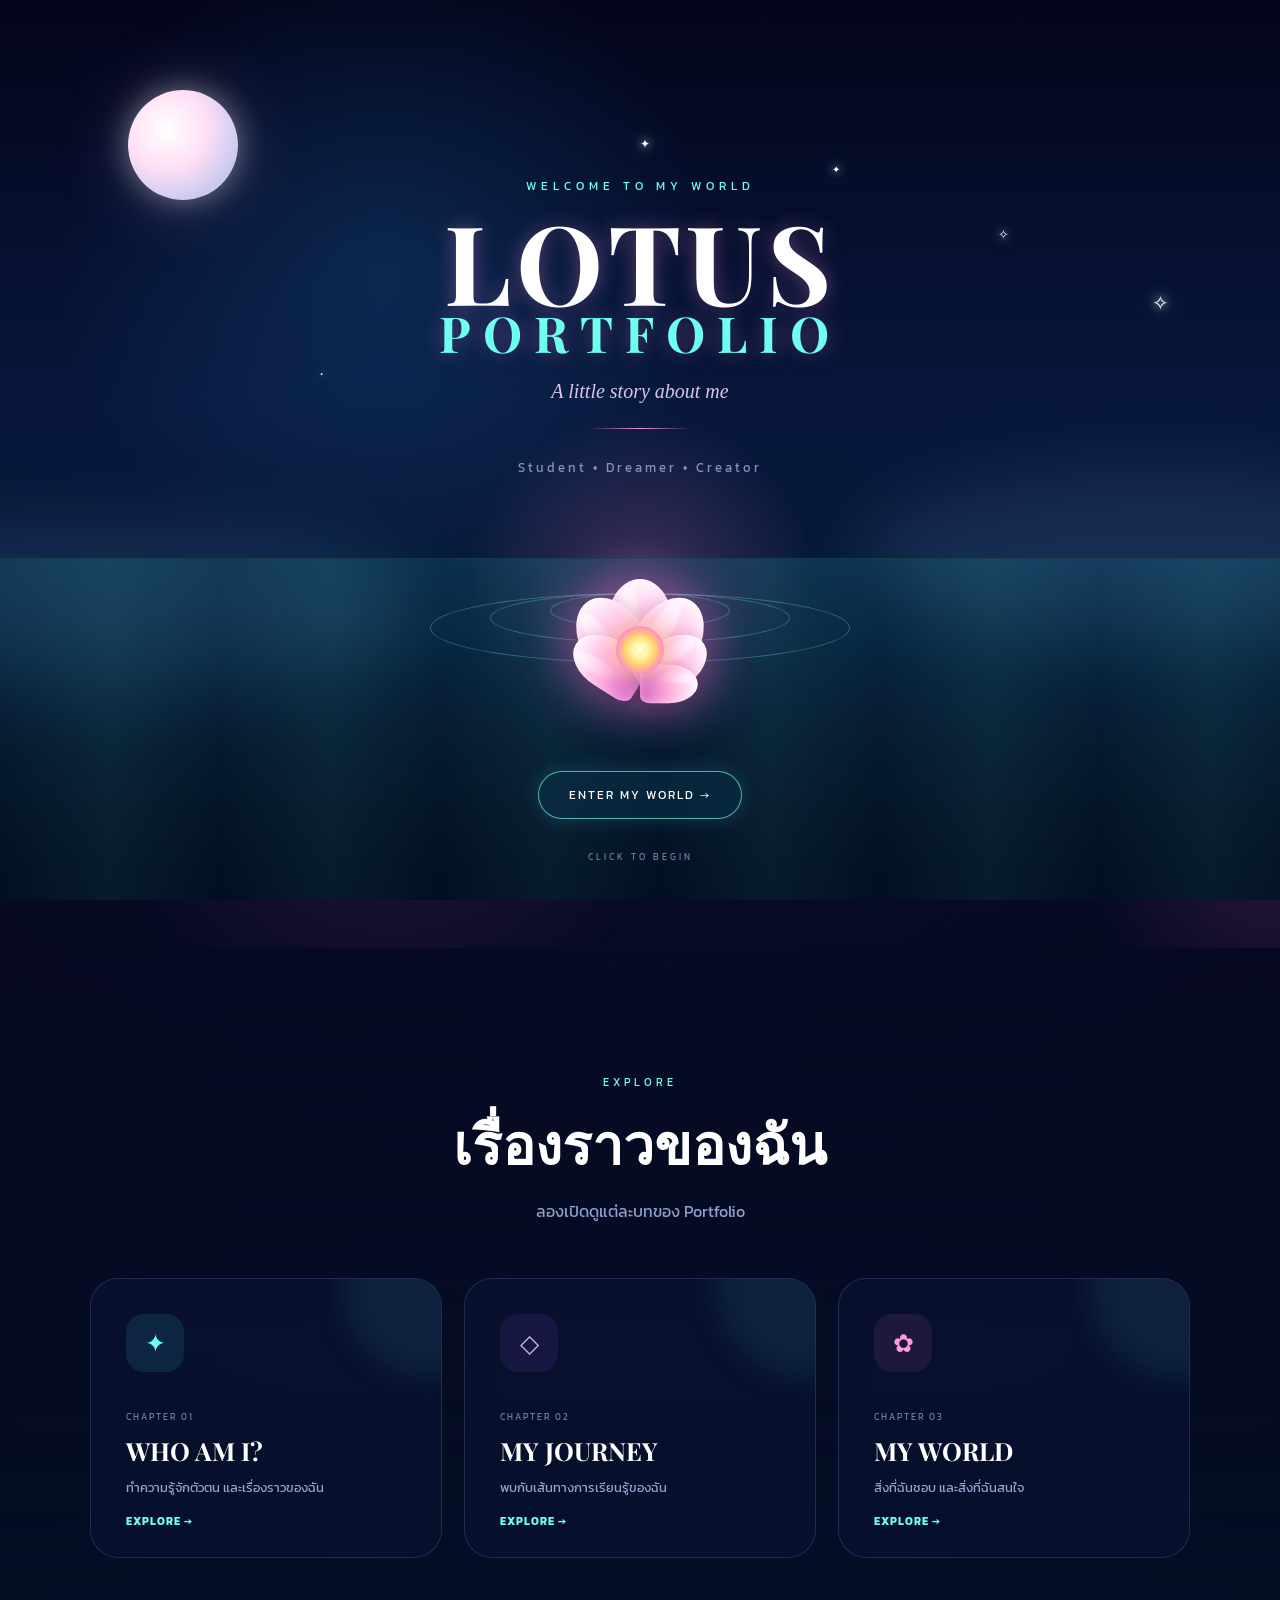
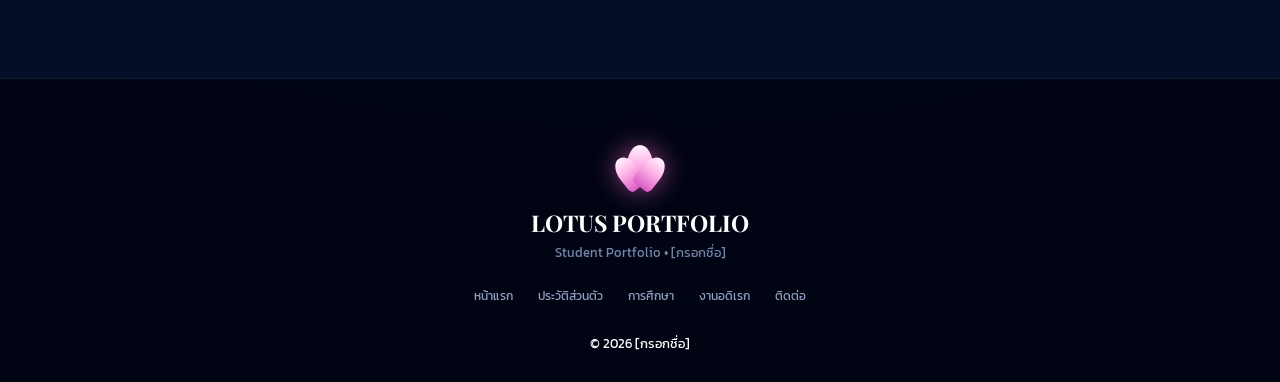
==== commit 0d735147: "Update index.html" ====
--- a/index.html
+++ b/index.html
@@ -120,16 +120,6 @@
 <div class="lotus-waterlight" aria-hidden="true"></div>
 <div id="mouseGlow" aria-hidden="true"></div>
 
-
-<div class="lotus-music" id="lotusMusic" aria-label="เครื่องเล่นเพลง BOWKYLION">
-  <div class="music-top">
-    <div class="music-flower" aria-hidden="true"></div>
-    <div class="music-meta">
-      <div class="music-kicker">♫ LOTUS MUSIC</div>
-      <div class="music-title">ยิ้มลา (jasmine)</div>
-      <div class="music-artist">BOWKYLION</div>
-    </div>
-  </div>
   <div class="music-actions">
     <button class="music-btn" id="lotusPlay" type="button" aria-label="เล่นเพลง">▶</button>
     <input class="music-seek" id="lotusSeek" type="range" min="0" max="100" value="0" step="0.1" aria-label="ความคืบหน้าเพลง">
